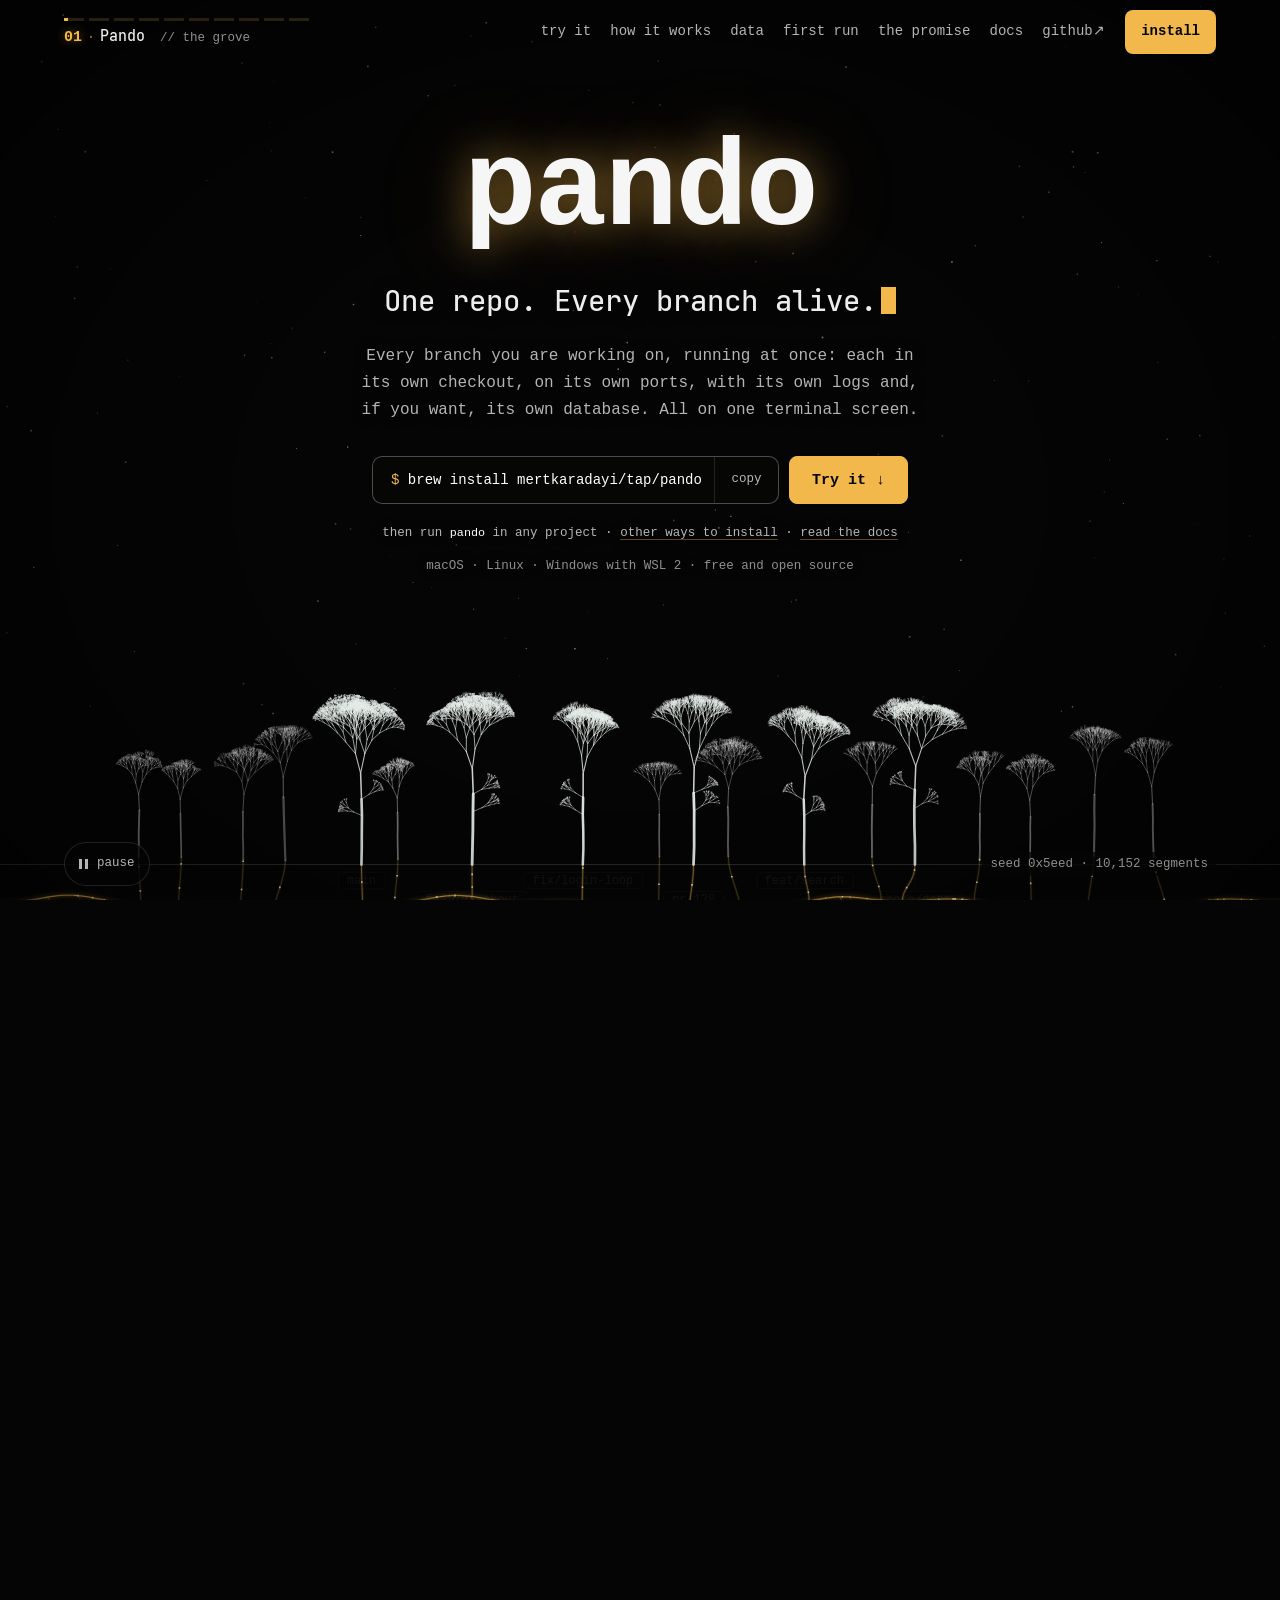
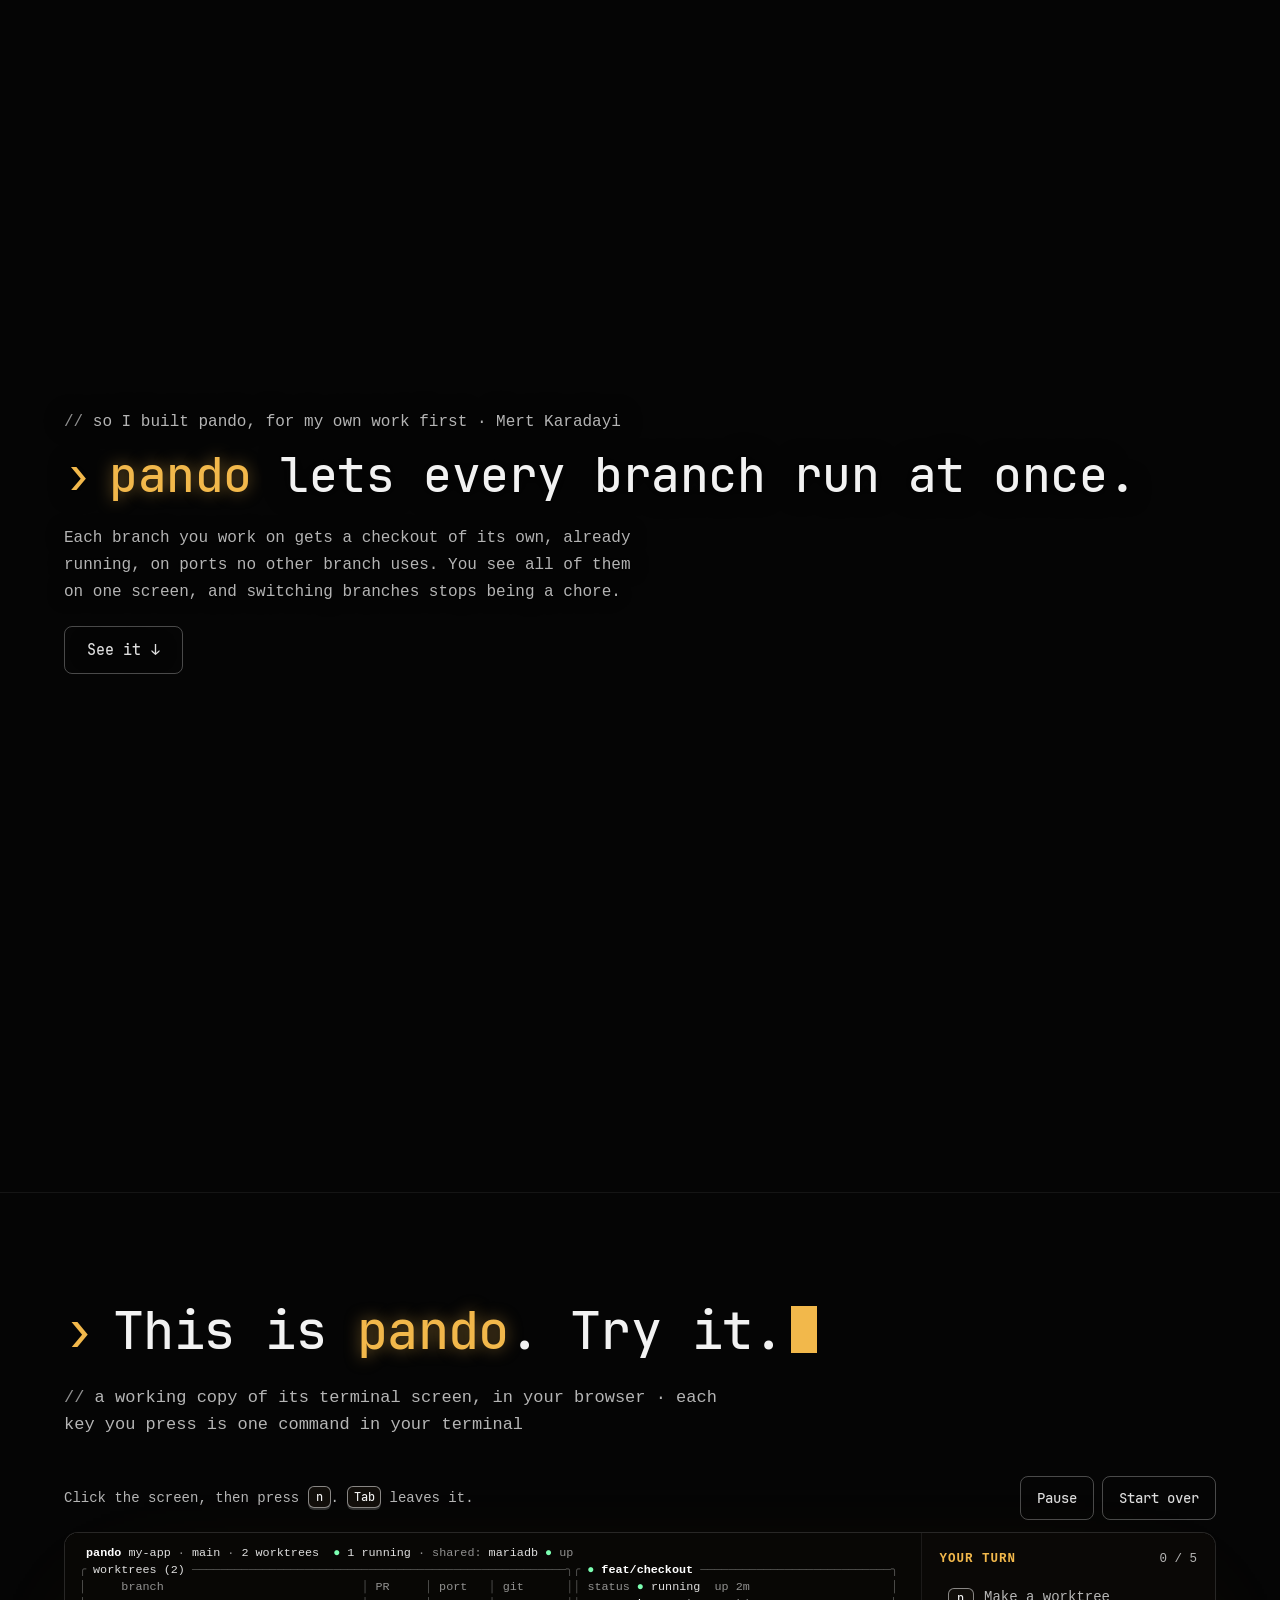
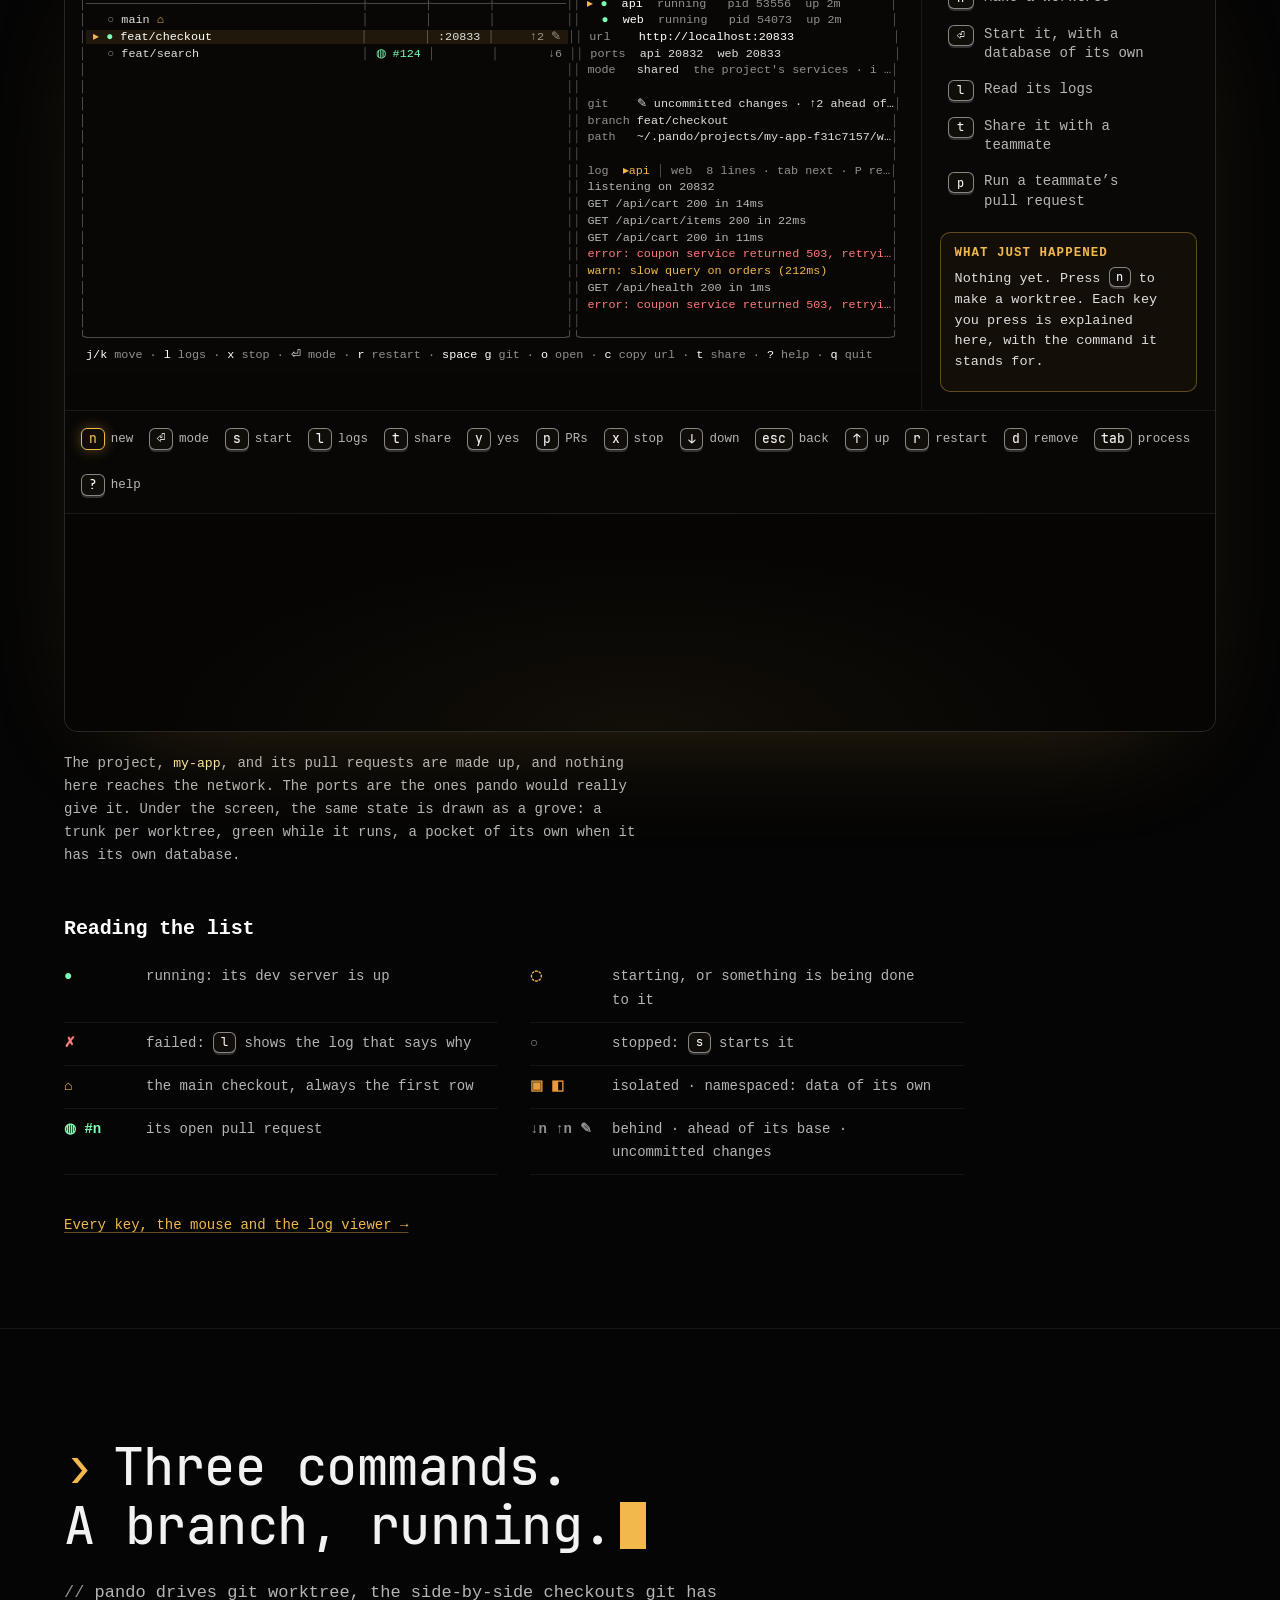
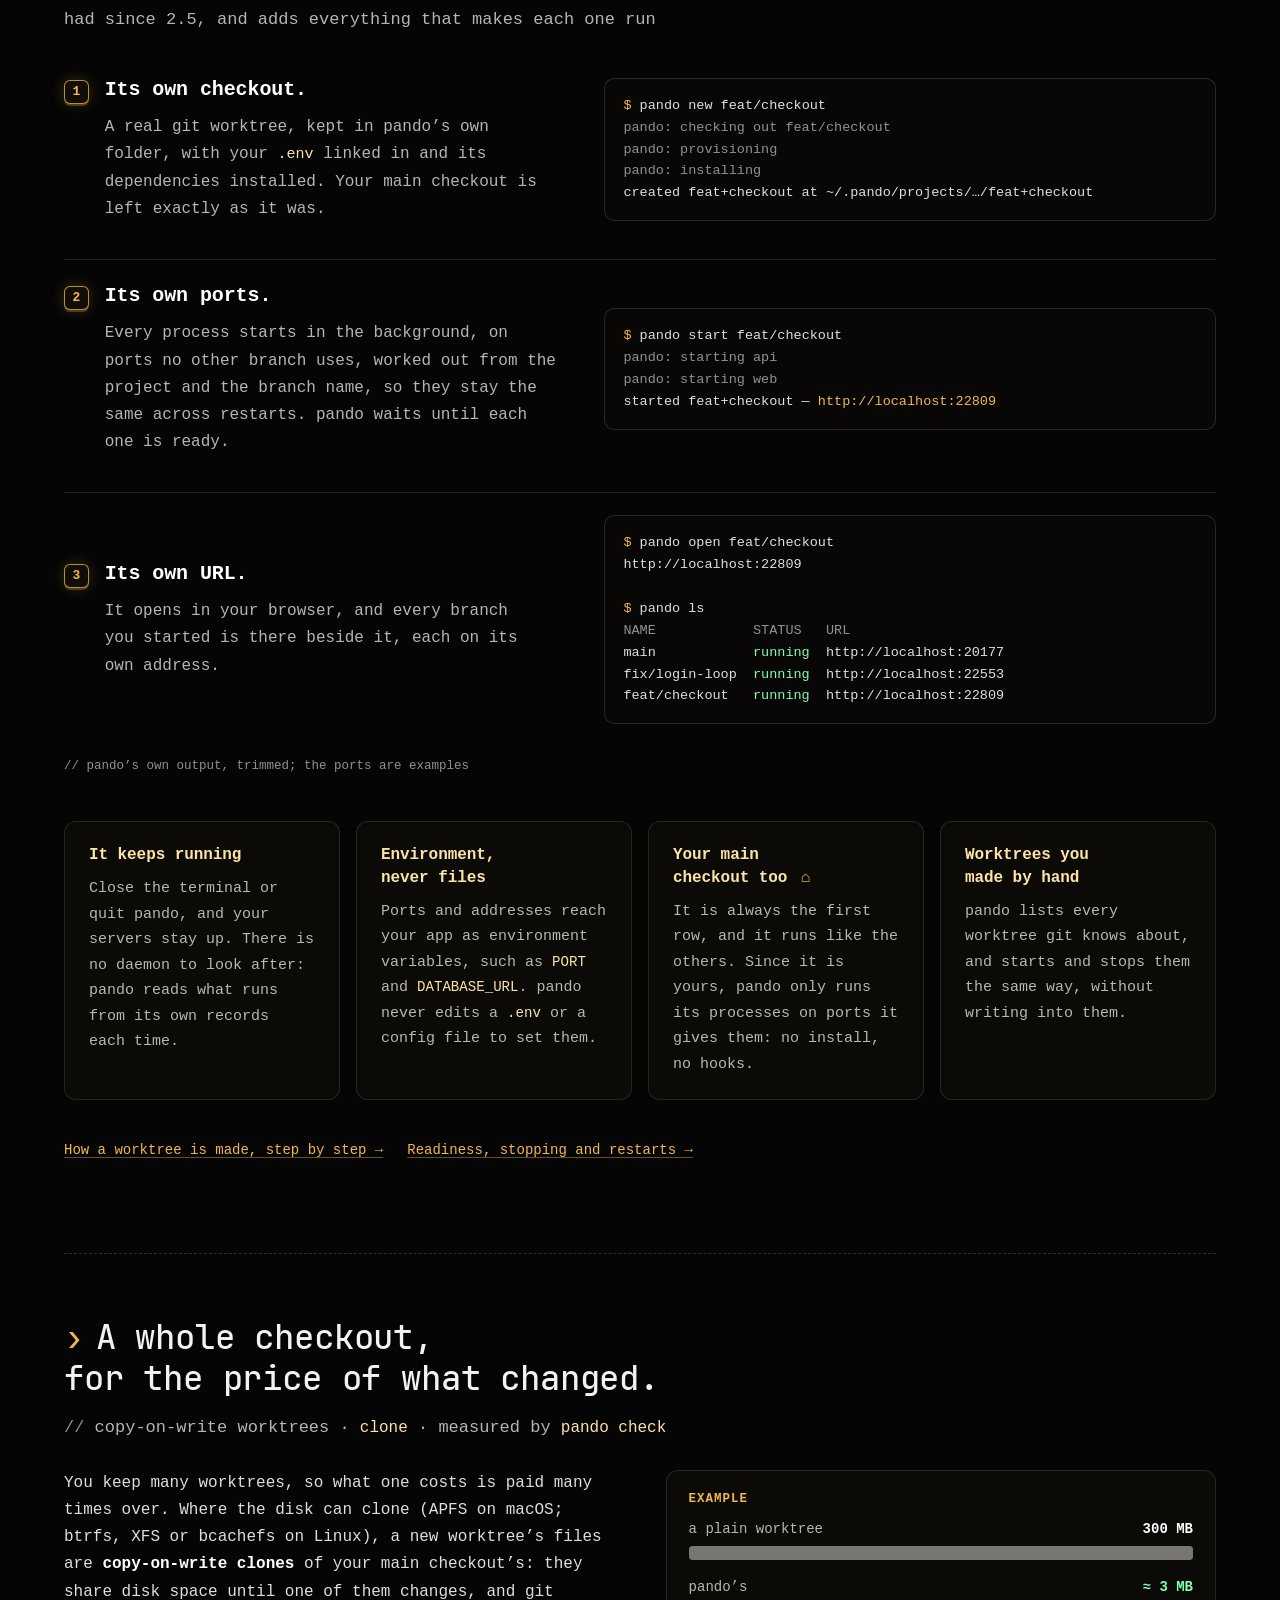
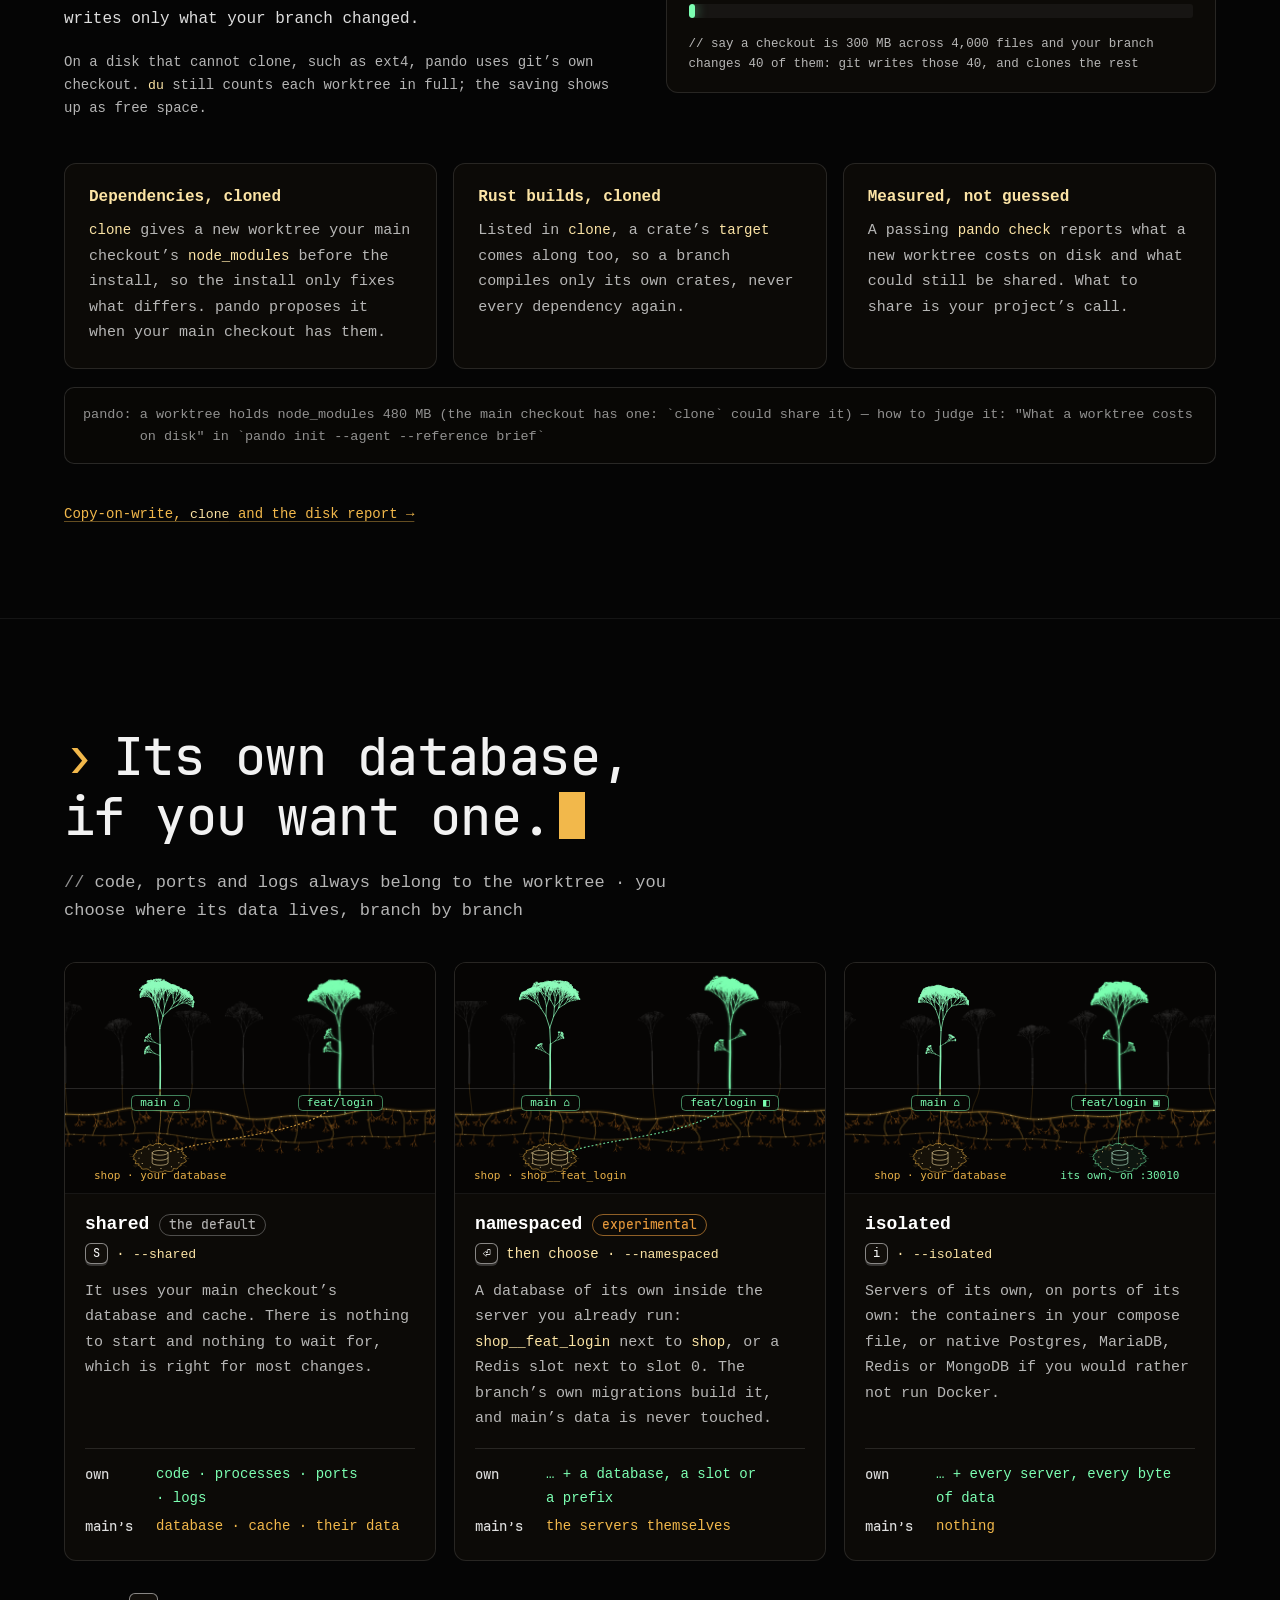
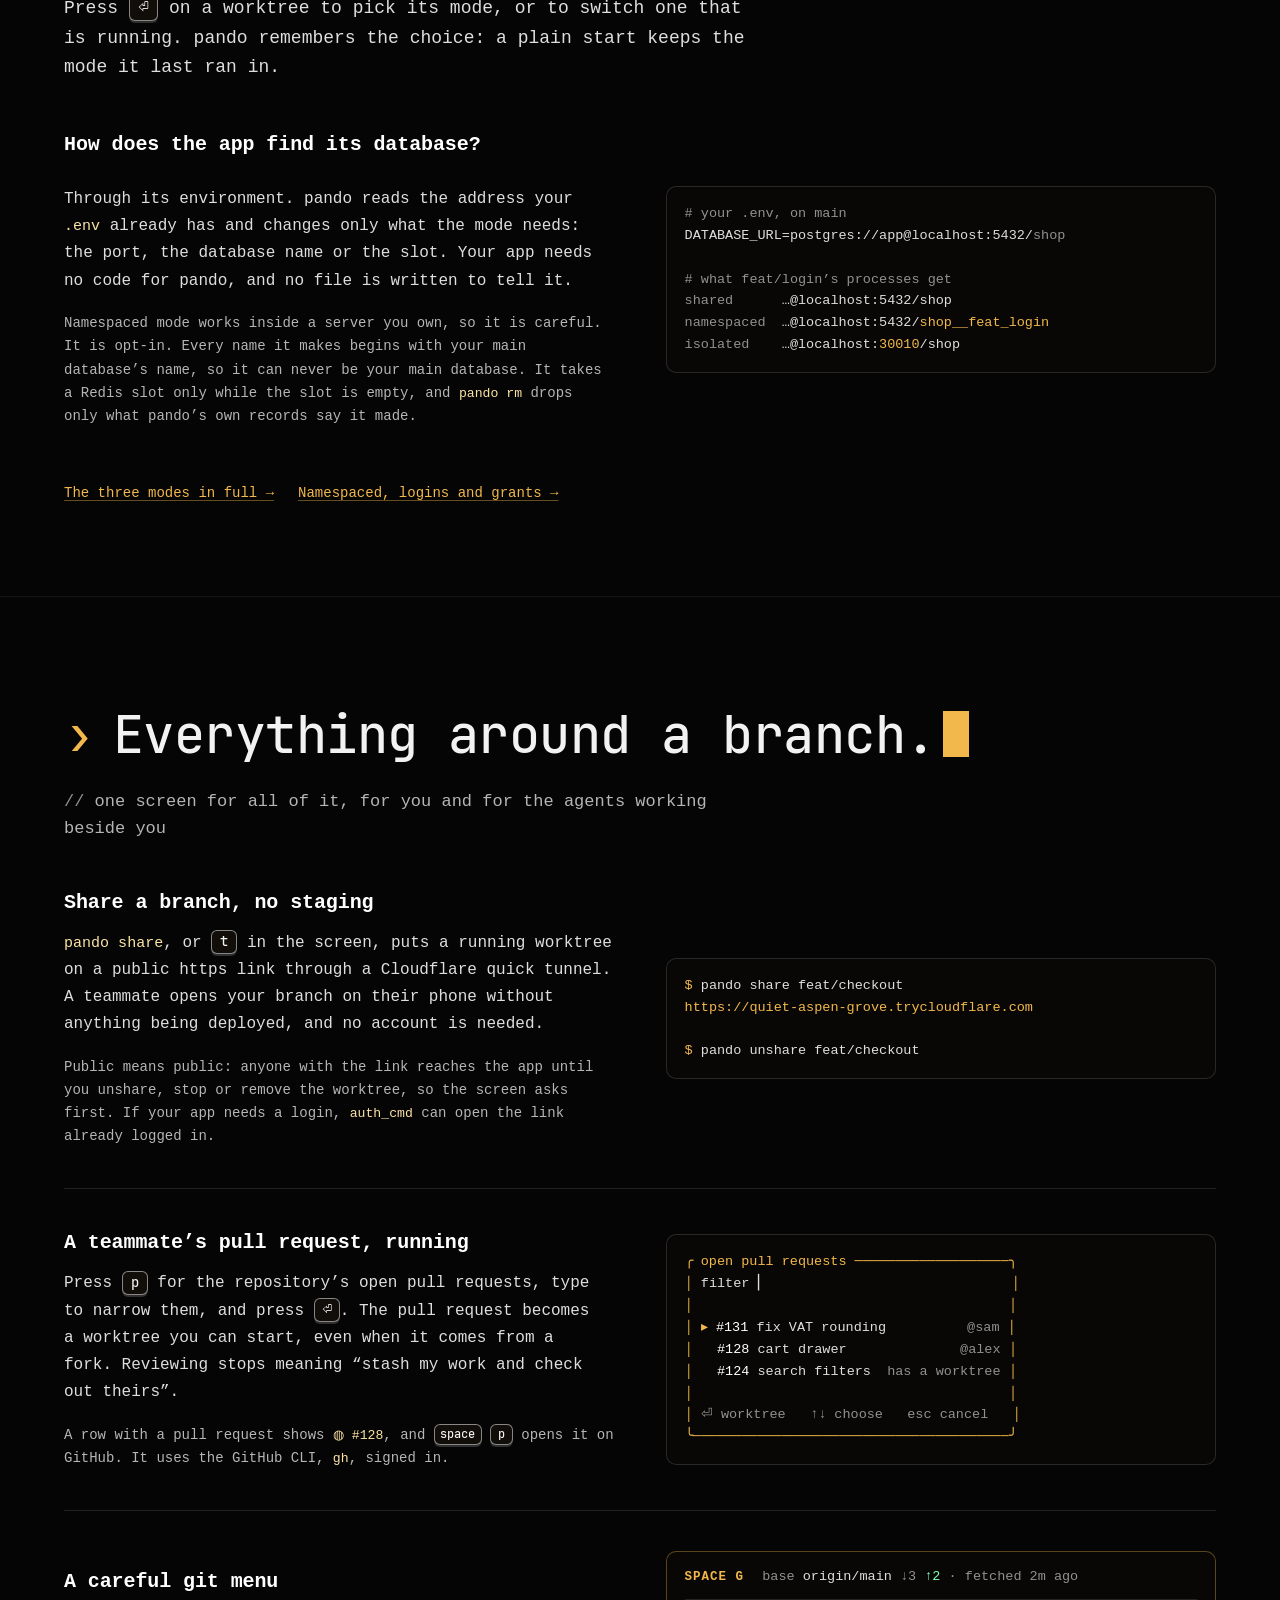
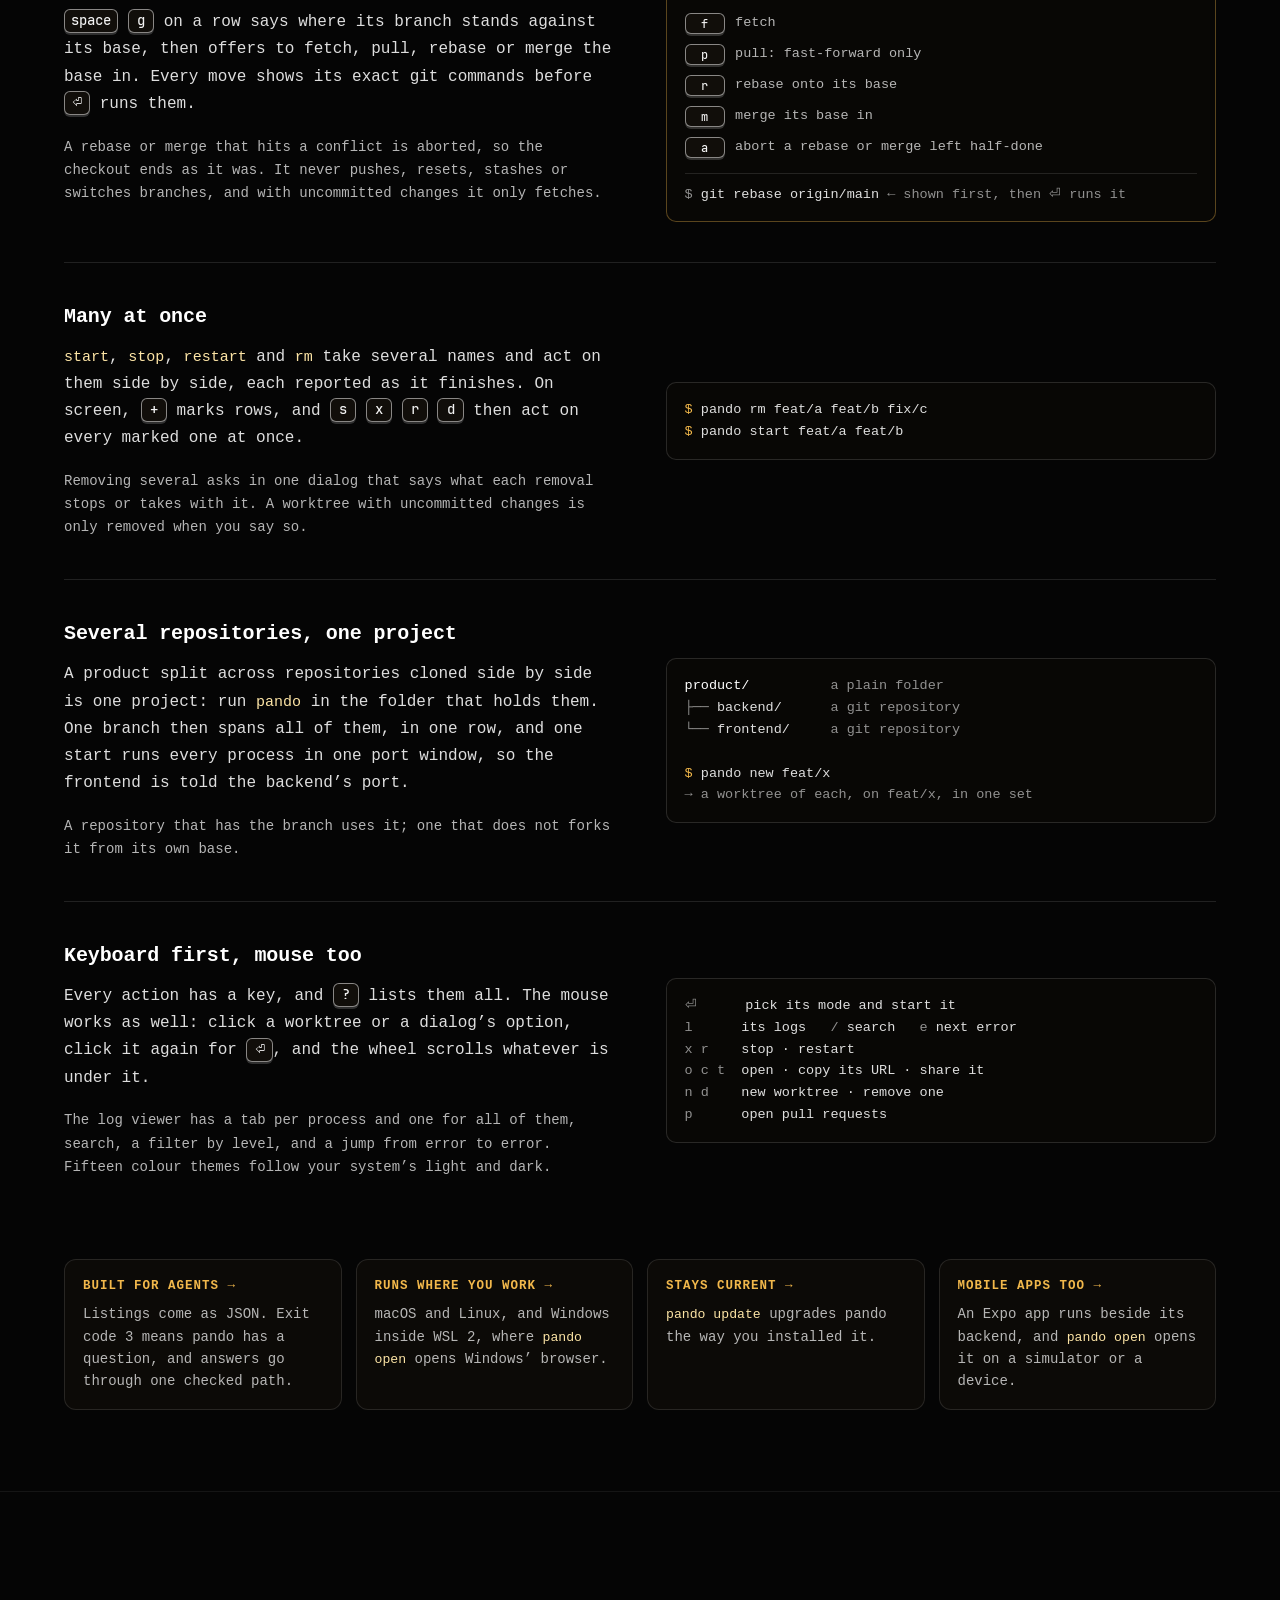
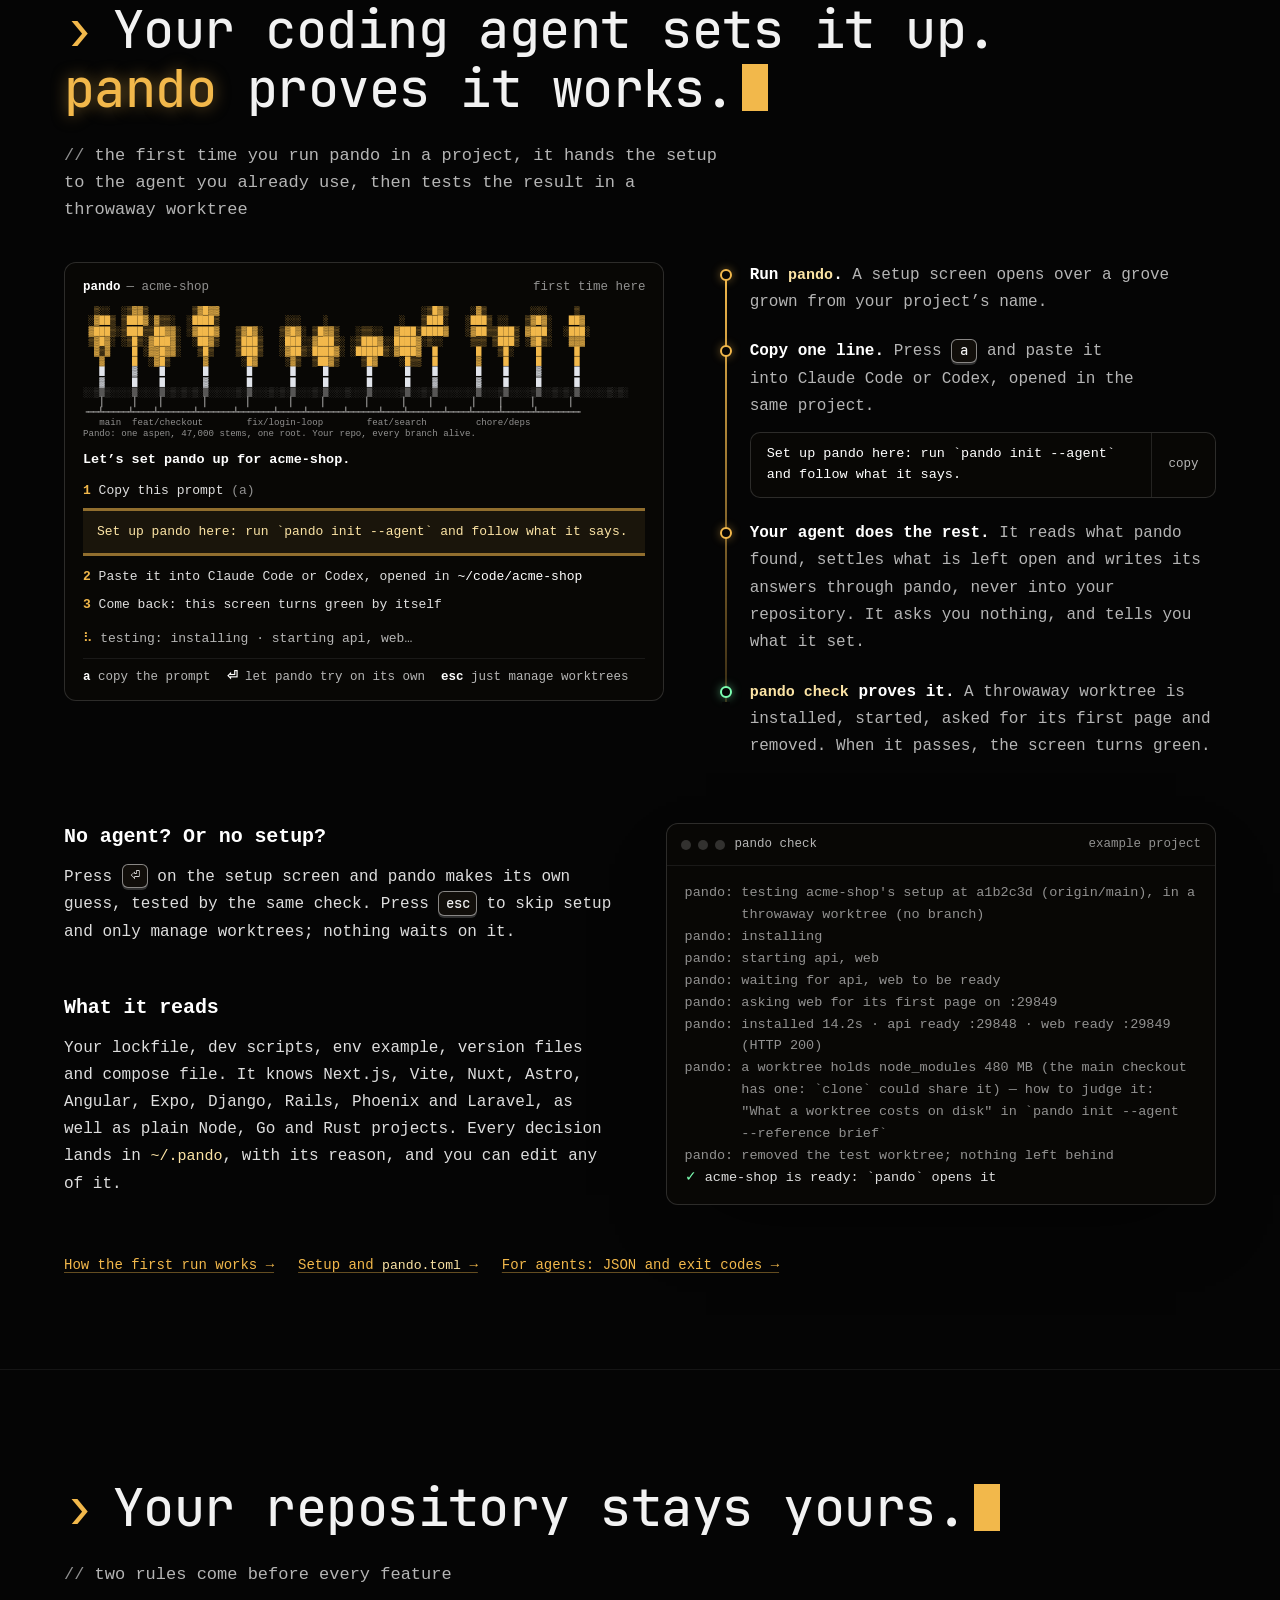
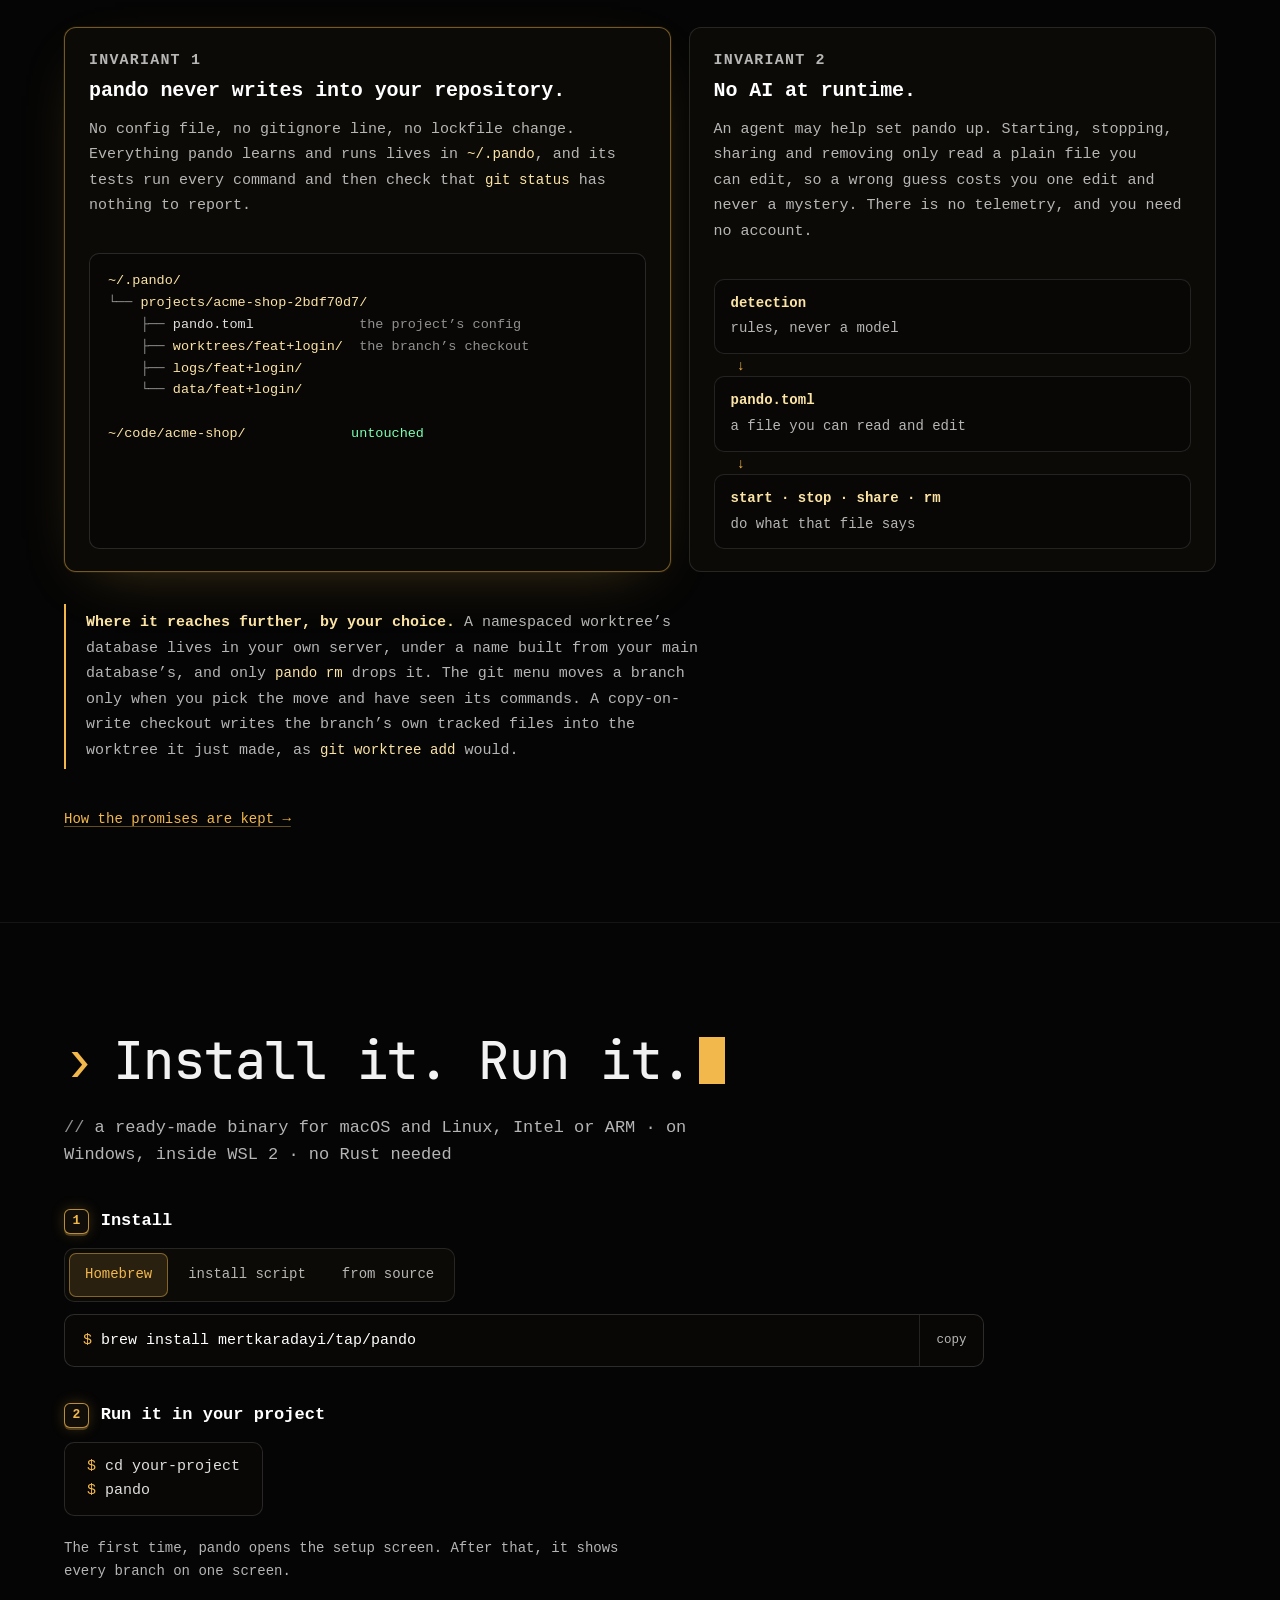
==== site/index.html @ 886f4bdc "style(site): even edges: the pull request frame squared, the promise cards end level, the first run'" ====
<!DOCTYPE html>
<html lang="en">
<head>
<meta charset="utf-8">
<meta name="viewport" content="width=device-width, initial-scale=1, viewport-fit=cover">
<title>pando, the worktree tool · One repo. Every branch alive.</title>
<meta name="description" content="pando runs every git branch you work on at once, each in its own worktree with its own ports, logs and, if you want, its own database. Free and open source.">
<meta name="theme-color" content="#050505">
<meta property="og:title" content="pando · One repo. Every branch alive.">
<meta property="og:description" content="Every branch you work on, running side by side: its own checkout, ports, logs and, if you want, database. All on one terminal screen.">
<meta property="og:type" content="website">
<meta property="og:url" content="https://mertkaradayi.github.io/pando/">
<meta property="og:image" content="https://mertkaradayi.github.io/pando/assets/og.png">
<meta property="og:image:width" content="1200">
<meta property="og:image:height" content="631">
<meta property="og:image:alt" content="pando: One repo. Every branch alive. A grove of green aspens over one glowing root.">
<meta name="twitter:card" content="summary_large_image">
<link rel="canonical" href="https://mertkaradayi.github.io/pando/">
<link rel="icon" href="assets/favicon.svg" type="image/svg+xml">
<link rel="apple-touch-icon" href="assets/apple-touch-icon.png">
<link rel="preload" href="assets/fonts/JetBrainsMono-Regular.woff2" as="font" type="font/woff2" crossorigin>
<link rel="preload" href="assets/fonts/JetBrainsMono-Bold.woff2" as="font" type="font/woff2" crossorigin>
<link rel="stylesheet" href="assets/site.css">
<script>
/* Old links into the reference, which now has a page of its own. */
(function () {
  var map = { '#reference': 'commands', '#ref-verbs': 'commands', '#ref-keys': 'tui', '#ref-logs': 'logs', '#ref-config': 'config', '#ref-machine': 'machine', '#ref-needs': 'needs', '#ref-faq': 'faq', '#status': 'status', '#contributing': 'contributing' };
  var go = function () { var to = map[location.hash]; if (to) location.replace('docs.html#' + to); };
  go();
  window.addEventListener('hashchange', go);
  document.documentElement.classList.add('js');
})();
</script>
</head>
<body>
<a class="skip" href="#try">Skip to the demo</a>

<header class="hud" id="hud">
  <a class="chap" href="#top" aria-label="pando, back to the top">
    <span class="chap-bar" aria-hidden="true"><i></i><i></i><i></i><i></i><i></i><i></i><i></i><i></i><i></i><i></i></span>
    <span class="chap-line" aria-hidden="true"><span class="chap-n">01</span><span class="chap-dot">·</span><span class="chap-name">Pando</span><span class="chap-beat">// the grove</span></span>
  </a>
  <nav class="nav" id="nav" aria-label="Site">
    <div class="nav-list" id="nav-list">
      <a href="#try">try it</a>
      <a href="#how">how it works</a>
      <a href="#data">data</a>
      <a href="#first-run">first run</a>
      <a href="#promise">the promise</a>
      <a href="docs.html">docs</a>
      <a class="nav-gh" href="https://github.com/mertkaradayi/pando">github <span aria-hidden="true">↗</span></a>
      <a class="nav-install" href="#install">install</a>
    </div>
    <a class="nav-cta" href="#install">install</a>
    <button class="nav-toggle" type="button" aria-expanded="false" aria-controls="nav-list">menu</button>
  </nav>
</header>

<main id="main">

<!-- ============ 01–03 · the story: a grove the first screens scroll over ============ -->
<section class="story" id="top" aria-label="One tree, many trunks">
  <div class="stage">
    <canvas aria-hidden="true"></canvas>
    <div class="callouts" aria-hidden="true">
      <div class="co err">✗ Error: listen EADDRINUSE:<br>&nbsp;&nbsp;address already in use :::3000</div>
      <div class="co port">:3000 ✗</div>
      <div class="co cmd stash"><span class="p">$</span> git stash</div>
      <div class="co cmd pop"><span class="p">$</span> git stash pop</div>
      <div class="co ask"><span class="who">teammate</span>can you push it to staging<br>so I can see?</div>
    </div>
    <div class="stage-foot">
      <button class="stage-pause" type="button" aria-pressed="false" title="Pause the grove's motion"><span class="ico" aria-hidden="true"></span><span class="lbl">pause</span></button>
      <span class="seed-hud" aria-hidden="true"></span>
    </div>
  </div>

  <div class="beats">
    <div class="beat beat-hero" data-chap="01" data-name="Pando" data-tag="the grove">
      <div class="hero">
        <h1 class="wordmark">pando</h1>
        <p class="tagline"><span class="nw">One repo.</span> <span class="nw">Every branch alive.</span><span class="cur" aria-hidden="true"></span></p>
        <p class="hero-what">Every branch you are working on, running at once: each in its own checkout, on its own ports, with its own logs and, if you want, its own database. All on one terminal screen.</p>
        <div class="hero-row">
          <div class="hero-cmd">
            <code><span class="p" aria-hidden="true">$ </span>brew install mertkaradayi/tap/pando</code>
            <button class="hero-copy" type="button" data-copy="brew install mertkaradayi/tap/pando" aria-label="Copy the install command">copy</button>
          </div>
          <a class="btn" href="#try">Try it <span aria-hidden="true">↓</span></a>
        </div>
        <p class="hero-note">then run <code>pando</code> in any project<span class="sep"> · </span><a href="#install">other ways to install</a><span class="sep"> · </span><a href="docs.html">read the docs</a></p>
        <p class="hero-fine"><span class="nw">macOS · Linux · Windows with WSL 2</span> · <span class="nw">free and open source</span></p>
      </div>
    </div>

    <div class="beat" data-chap="01" data-name="Pando" data-tag="one tree">
      <div class="beat-text">
        <p class="kicker">Fishlake National <span class="nw">Forest, Utah</span></p>
        <h2 class="headline"><span class="chev" aria-hidden="true">›</span><span class="txt">It looks like a forest.<br>It is one tree.</span></h2>
        <p>Pando is a grove of quaking aspen. Its roughly <b>47,000 trunks</b> all grow from <b>one root system</b>, which makes it a single living thing, and the heaviest known on Earth. Its name is Latin for “I spread”.</p>
      </div>
    </div>

    <div class="beat" data-chap="02" data-name="The map" data-tag="root → repository">
      <div class="beat-text">
        <p class="kicker"><span class="nw">trunk → branch</span> · <span class="nw">root → repository</span></p>
        <h2 class="headline"><span class="chev" aria-hidden="true">›</span><span class="txt">Your repository grows the same way.</span></h2>
        <p>Git can check out many branches side by side, each in a folder of its own, all sharing one history. Git calls these checkouts <b>worktrees</b>. Your repository is the root; every branch can be a trunk.</p>
      </div>
    </div>

    <div class="beat" data-chap="03" data-name="Why" data-tag="branches take turns">
      <div class="beat-text">
        <p class="kicker"><span class="nw">one checkout</span> · <span class="nw">one port 3000</span> · <span class="nw">one branch at a time</span></p>
        <h2 class="headline"><span class="chev" aria-hidden="true">›</span><span class="txt">But in one checkout,<br>branches take turns.</span></h2>
        <p>To look at another branch you stash, switch, reinstall and restart, and the port is still taken. Its migrations land in the database you were using. To show a teammate, it goes to staging first. Then you do it all again to come back.</p>
      </div>
    </div>

    <div class="beat" data-chap="03" data-name="Why" data-tag="every branch alive">
      <div class="beat-text">
        <p class="kicker">so I built pando, <span class="nw">for my own work first</span> · <span class="nw">Mert Karadayi</span></p>
        <h2 class="headline"><span class="chev" aria-hidden="true">›</span><span class="txt"><span class="hi">pando</span> lets every branch run at once.</span></h2>
        <p>Each branch you work on gets a checkout of its own, already running, on ports no other branch uses. You see all of them on one screen, and switching branches stops being a chore.</p>
        <p class="beat-cta"><a class="btn ghost" href="#try">See it <span aria-hidden="true">↓</span></a></p>
      </div>
    </div>
  </div>
</section>

<!-- ============ 04 · try it ============ -->
<section class="chapter try" id="try" data-chapter="04" data-name="Try it" data-beat0="your turn">
  <div class="wrap">
    <h2 class="headline" data-type><span class="chev" aria-hidden="true">›</span><span class="txt"><span class="nw">This is <span class="hi">pando</span>.</span> Try it.</span><span class="cur" aria-hidden="true"></span></h2>
    <p class="sub">a working copy of its terminal screen, in your browser · each key you press is one command in your terminal</p>
  </div>

  <div class="try-stage">
    <div class="demo-ctl">
      <p class="hint"><span class="hint-key">Click the screen, then press <kbd>n</kbd>. <kbd>Tab</kbd> leaves it.</span><span class="hint-touch">Tap the keys under the screen, starting with <kbd>n</kbd>.</span></p>
      <div class="btns"><button class="btn ghost sm pp" type="button">Pause</button><button class="btn ghost sm rst" type="button">Start over</button></div>
    </div>
    <div class="demo" id="demo">
      <div class="tui-wrap">
        <div class="tui" tabindex="0" role="application" aria-roledescription="terminal replica" aria-label="A replica of the pando screen. Press n for a new worktree, enter to choose a mode and start it, l for logs, t to share, p for pull requests, question mark for every key. Escape closes a dialog; with none open, Escape or q hands the keyboard back, and Tab leaves." aria-describedby="demo-live"> pando my-app · main · 2 worktrees  <span class="gr">●</span> 1 running · shared: mariadb <span class="gr">●</span> up
<span class="bd">╭</span> worktrees (2) <span class="bd">────────────────────────────────────────────╮╭</span> <span class="gr">●</span> feat/checkout <span class="bd">─────────────────────╮</span>
<span class="bd">│</span>     branch                   <span class="bd">│</span> PR     <span class="bd">│</span> port   <span class="bd">│</span> git      <span class="bd">││</span> status <span class="gr">●</span> running  up 2m              <span class="bd">│</span>
<span class="bd">│──────────────────────────────┼────────┼────────┼──────────││</span> <span class="g">▸</span> <span class="gr">●</span>  api  running   pid 53556  up 2m <span class="bd">│</span>
<span class="bd">│</span>   ○ main <span class="g">⌂</span>                   <span class="bd">│        │        │          ││</span>   <span class="gr">●</span>  web  running   pid 54073  up 2m <span class="bd">│</span>
<span class="bd">│</span> <span class="g">▸</span> <span class="gr">●</span> feat/checkout            <span class="bd">│        │</span> :20833 <span class="bd">│</span>     ↑2 ✎ <span class="bd">││</span> url    http://localhost:20833        <span class="bd">│</span>
<span class="bd">│</span>   ○ feat/search              <span class="bd">│</span> ◍ #124 <span class="bd">│        │</span>       ↓6 <span class="bd">││</span> ports  api 20832  web 20833          <span class="bd">│</span>
<span class="bd">│                                                           ││</span> mode   shared  the project's service…<span class="bd">│</span>
<span class="bd">│                                                           ││                                      │</span>
<span class="bd">│                                                           ││</span> git    ✎ uncommitted changes · ↑2 ah…<span class="bd">│</span>
<span class="bd">│                                                           ││</span> branch feat/checkout                 <span class="bd">│</span>
<span class="bd">│                                                           ││</span> path   ~/.pando/projects/my-app-f31c…<span class="bd">│</span>
<span class="bd">│                                                           ││                                      │</span>
<span class="bd">│                                                           ││</span> log  <span class="g">▸</span>api <span class="bd">│</span> web  8 lines · tab next …<span class="bd">│</span>
<span class="bd">│                                                           ││</span> listening on 20832                   <span class="bd">│</span>
<span class="bd">│                                                           ││</span> GET /api/cart 200 in 14ms            <span class="bd">│</span>
<span class="bd">│                                                           ││</span> GET /api/cart/items 200 in 22ms      <span class="bd">│</span>
<span class="bd">│                                                           ││</span> GET /api/cart 200 in 11ms            <span class="bd">│</span>
<span class="bd">│                                                           ││</span> error: coupon service returned 503, …<span class="bd">│</span>
<span class="bd">│                                                           ││</span> warn: slow query on orders (212ms)   <span class="bd">│</span>
<span class="bd">│                                                           ││</span> GET /api/health 200 in 1ms           <span class="bd">│</span>
<span class="bd">│                                                           ││</span> warn: slow query on orders (212ms)   <span class="bd">│</span>
<span class="bd">│                                                           ││                                      │</span>
<span class="bd">│                                                           ││                                      │</span>
<span class="bd">╰───────────────────────────────────────────────────────────╯╰──────────────────────────────────────╯</span>
<span class="d"> j/k move · l logs · x stop · ⏎ mode · r restart · space g git · o open · ? help · q quit</span></div>
      </div>
      <div class="keys" role="toolbar" aria-label="Keys for the replica"></div>
      <aside class="missions" aria-label="Things to try">
        <details open><summary><span class="lbl">your turn</span><span class="m-count">0 / 5</span></summary>
          <div class="m-body">
            <ol class="m-list">
              <li><span class="kbd">n</span><span class="m-t">Make a worktree</span><span class="m-st"></span></li>
              <li><span class="kbd">⏎</span><span class="m-t">Start it, with a database of its own</span><span class="m-st"></span></li>
              <li><span class="kbd">l</span><span class="m-t">Read its logs</span><span class="m-st"></span></li>
              <li><span class="kbd">t</span><span class="m-t">Share it with a teammate</span><span class="m-st"></span></li>
              <li><span class="kbd">p</span><span class="m-t">Run a teammate’s pull request</span><span class="m-st"></span></li>
            </ol>
            <div class="m-what"><p class="lbl">what just happened</p><p class="m-what-b">Nothing yet. Press <kbd>n</kbd> to make a worktree. Each key you press is explained here, with the command it stands for.</p><code class="m-what-c"></code></div>
          </div>
        </details>
        <script>if (matchMedia('(max-width: 734px)').matches) document.currentScript.previousElementSibling.open = false;</script>
      </aside>
      <div class="demo-grove">
        <canvas aria-hidden="true"></canvas>
        <div class="chat" aria-hidden="true">
          <header><i></i><i></i><i></i><span>chat · a teammate</span></header>
          <div class="msg you"><div class="who">you</div><div class="url">https://quiet-aspen-grove.trycloudflare.com</div></div>
          <div class="msg reply"><div class="who">teammate</div><div class="body">typing…</div></div>
        </div>
      </div>
      <p class="sr-only" id="demo-live" aria-live="polite"></p>
    </div>
    <noscript><p class="no-js">The replica needs JavaScript. <a href="docs.html#tui">Every key it knows is in the docs.</a></p></noscript>
  </div>

  <div class="wrap">
    <p class="note-line">The project, <code>my-app</code>, and its pull requests are made up, and nothing here reaches the network. The ports are the ones pando would really give it. Under the screen, the same state is drawn as a grove: a trunk per worktree, green while it runs, a pocket of its own when it has its own database.</p>
    <h3 data-beat="the list">Reading the list</h3>
    <div class="legend">
      <div><span class="gl gr">●</span><span>running: its dev server is up</span></div>
      <div><span class="gl g">◌</span><span>starting, or something is being done to it</span></div>
      <div><span class="gl rd">✗</span><span>failed: <kbd>l</kbd> shows the log that says why</span></div>
      <div><span class="gl d">○</span><span>stopped: <kbd>s</kbd> starts it</span></div>
      <div><span class="gl g">⌂</span><span>the main checkout, always the first row</span></div>
      <div><span class="gl or">▣ ◧</span><span>isolated · namespaced: data of its own</span></div>
      <div><span class="gl gr">◍ #n</span><span>its open pull request</span></div>
      <div><span class="gl d">↓n ↑n ✎</span><span>behind · ahead of its base · uncommitted changes</span></div>
    </div>
    <p class="more"><a href="docs.html#tui">Every key, the mouse and the log viewer →</a></p>
  </div>
</section>

<!-- ============ 05 · how it works ============ -->
<section class="chapter" id="how" data-chapter="05" data-name="How it works" data-beat0="three commands">
  <div class="wrap">
    <h2 class="headline" data-type><span class="chev" aria-hidden="true">›</span><span class="txt">Three commands.<br>A branch, running.</span><span class="cur" aria-hidden="true"></span></h2>
    <p class="sub">pando drives git worktree, the side-by-side checkouts git has had since 2.5, and adds everything that makes each one run</p>

    <ol class="steps">
      <li class="step">
        <div class="step-t">
          <span class="hs-n" aria-hidden="true">1</span>
          <h3>Its own checkout.</h3>
          <p>A real git worktree, kept in pando’s own folder, with your <code>.env</code> linked in and its dependencies installed. Your main checkout is left exactly as it was.</p>
        </div>
<pre class="code hang"><span class="l"><span class="p">$</span> pando new feat/checkout</span><span class="l d">pando: checking out feat/checkout</span><span class="l d">pando: provisioning</span><span class="l d">pando: installing</span><span class="l">created feat+checkout at ~/.pando/projects/…/feat+checkout</span></pre>
      </li>
      <li class="step">
        <div class="step-t">
          <span class="hs-n" aria-hidden="true">2</span>
          <h3>Its own ports.</h3>
          <p>Every process starts in the background, on ports no other branch uses, worked out from the project and the branch name, so they stay the same across restarts. pando waits until each one is ready.</p>
        </div>
<pre class="code hang"><span class="l"><span class="p">$</span> pando start feat/checkout</span><span class="l d">pando: starting api</span><span class="l d">pando: starting web</span><span class="l">started feat+checkout — <span class="g">http://localhost:22809</span></span></pre>
      </li>
      <li class="step">
        <div class="step-t">
          <span class="hs-n" aria-hidden="true">3</span>
          <h3>Its own URL.</h3>
          <p>It opens in your browser, and every branch you started is there beside it, each on its own address.</p>
        </div>
<pre class="code fit"><span class="p">$</span> pando open feat/checkout
http://localhost:22809

<span class="p">$</span> pando ls
<span class="d">NAME            STATUS   URL</span>
main            <span class="gr">running</span>  http://localhost:20177
fix/login-loop  <span class="gr">running</span>  http://localhost:22553
feat/checkout   <span class="gr">running</span>  http://localhost:22809</pre>
      </li>
    </ol>
    <p class="cap">// pando’s own output, trimmed; the ports are examples</p>

    <div class="cards4">
      <div class="panel">
        <h3 class="panel-title">It keeps running</h3>
        <p>Close the terminal or quit pando, and your servers stay up. There is no daemon to look after: pando reads what runs from its own records each time.</p>
      </div>
      <div class="panel">
        <h3 class="panel-title">Environment, never files</h3>
        <p>Ports and addresses reach your app as environment variables, such as <code>PORT</code> and <code>DATABASE_URL</code>. pando never edits a <code>.env</code> or a config file to set them.</p>
      </div>
      <div class="panel">
        <h3 class="panel-title">Your main checkout too <span class="gl g">⌂</span></h3>
        <p>It is always the first row, and it runs like the others. Since it is yours, pando only runs its processes on ports it gives them: no install, no hooks.</p>
      </div>
      <div class="panel">
        <h3 class="panel-title">Worktrees you made by hand</h3>
        <p>pando lists every worktree git knows about, and starts and stops them the same way, without writing into them.</p>
      </div>
    </div>
    <p class="more"><a href="docs.html#worktrees">How a worktree is made, step by step →</a> <a href="docs.html#running">Readiness, stopping and restarts →</a></p>

    <div class="sub-chapter" id="disk">
      <h3 class="h-sub" data-beat="light on disk"><span class="chev" aria-hidden="true">›</span>A whole checkout, <span class="nw">for the price</span> of what changed.</h3>
      <p class="sub">copy-on-write worktrees · <code>clone</code> · measured by <code>pando check</code></p>
      <div class="split">
        <div>
          <p>You keep many worktrees, so what one costs is paid many times over. Where the disk can clone (APFS on macOS; btrfs, XFS or bcachefs on Linux), a new worktree’s files are <b>copy-on-write clones</b> of your main checkout’s: they share disk space until one of them changes, and git writes only what your branch changed.</p>
          <p class="d">On a disk that cannot clone, such as ext4, pando uses git’s own checkout. <code>du</code> still counts each worktree in full; the saving shows up as free space.</p>
        </div>
        <figure class="bars" aria-label="Example: a plain worktree writes 300 MB, pando's writes about 3 MB">
          <p class="lbl">example</p>
          <div class="bar"><span class="bl">a plain worktree</span><span class="bv">300 MB</span><span class="bt"><i style="--w:100%"></i></span></div>
          <div class="bar us"><span class="bl">pando’s</span><span class="bv">≈ 3 MB</span><span class="bt"><i style="--w:1.2%"></i></span></div>
          <figcaption>// say a checkout is 300 MB across 4,000 files and your branch changes 40 of them: git writes those 40, and clones the rest</figcaption>
        </figure>
      </div>
      <div class="cards3">
        <div class="panel">
          <h4 class="panel-title">Dependencies, cloned</h4>
          <p><code>clone</code> gives a new worktree your main checkout’s <code>node_modules</code> before the install, so the install only fixes what differs. pando proposes it when your main checkout has them.</p>
        </div>
        <div class="panel">
          <h4 class="panel-title">Rust builds, cloned</h4>
          <p>Listed in <code>clone</code>, a crate’s <code>target</code> comes along too, so a branch compiles only its own crates, never every dependency again.</p>
        </div>
        <div class="panel">
          <h4 class="panel-title">Measured, not guessed</h4>
          <p>A passing <code>pando check</code> reports what a new worktree costs on disk and what could still be shared. What to share is your project’s call.</p>
        </div>
      </div>
<pre class="code hang h7"><span class="l d">pando: a worktree holds node_modules 480 MB (the main checkout has one: `clone` could share it) — how to judge it: "What a worktree costs on disk" in `pando init <span class="nw">--agent</span> <span class="nw">--reference</span> brief`</span></pre>
      <p class="more"><a href="docs.html#disk">Copy-on-write, <code>clone</code> and the disk report →</a></p>
    </div>
  </div>
</section>

<!-- ============ 06 · data ============ -->
<section class="chapter" id="data" data-chapter="06" data-name="Data" data-beat0="three modes">
  <div class="wrap">
    <h2 class="headline" data-type><span class="chev" aria-hidden="true">›</span><span class="txt">Its own database, if you want one.</span><span class="cur" aria-hidden="true"></span></h2>
    <p class="sub">code, ports and logs always belong to the worktree · you choose where its data lives, branch by branch</p>

    <div class="modes">
      <article class="mode">
        <div class="mode-art"><canvas data-mode="shared" aria-hidden="true"></canvas></div>
        <div class="body">
          <h3 class="name">shared <span class="tag">the default</span></h3>
          <p class="how"><kbd>S</kbd> · <code>--shared</code></p>
          <p>It uses your main checkout’s database and cache. There is nothing to start and nothing to wait for, which is right for most changes.</p>
          <ul class="facts">
            <li><b>own</b> <span class="own">code · processes · ports · logs</span></li>
            <li><b>main’s</b> <span class="shr">database · cache · their data</span></li>
          </ul>
        </div>
      </article>
      <article class="mode">
        <div class="mode-art"><canvas data-mode="namespaced" aria-hidden="true"></canvas></div>
        <div class="body">
          <h3 class="name">namespaced <span class="tag exp">experimental</span></h3>
          <p class="how"><kbd>⏎</kbd> then choose · <code>--namespaced</code></p>
          <p>A database of its own inside the server you already run: <code>shop__feat_login</code> next to <code>shop</code>, or a Redis slot next to slot 0. The branch’s own migrations build it, and main’s data is never touched.</p>
          <ul class="facts">
            <li><b>own</b> <span class="own">… + a database, a slot or a prefix</span></li>
            <li><b>main’s</b> <span class="shr">the servers themselves</span></li>
          </ul>
        </div>
      </article>
      <article class="mode">
        <div class="mode-art"><canvas data-mode="isolated" aria-hidden="true"></canvas></div>
        <div class="body">
          <h3 class="name">isolated</h3>
          <p class="how"><kbd>i</kbd> · <code>--isolated</code></p>
          <p>Servers of its own, on ports of its own: the containers in your compose file, or native Postgres, MariaDB, Redis or MongoDB if you would rather not run Docker.</p>
          <ul class="facts">
            <li><b>own</b> <span class="own">… + every server, every byte of data</span></li>
            <li><b>main’s</b> <span class="shr">nothing</span></li>
          </ul>
        </div>
      </article>
    </div>
    <p class="lede">Press <kbd>⏎</kbd> on a worktree to pick its mode, or to switch one that is running. pando remembers the choice: a plain start keeps the mode it last ran in.</p>

    <h3 data-beat="how the app finds it">How does the app find its database?</h3>
    <div class="split">
      <div>
        <p>Through its environment. pando reads the address your <code>.env</code> already has and changes only what the mode needs: the port, the database name or the slot. Your app needs no code for pando, and no file is written to tell it.</p>
        <p class="d">Namespaced mode works inside a server you own, so it is careful. It is opt-in. Every name it makes begins with your main database’s name, so it can never be your main database. It takes a Redis slot only while the slot is empty, and <code>pando rm</code> drops only what pando’s own records say it made.</p>
      </div>
<pre class="code fit"><span class="c"># your .env, on main</span>
DATABASE_URL=postgres://app@localhost:5432/<span class="d">shop</span>

<span class="c"># what feat/login’s processes get</span>
<span class="d">shared     </span> …@localhost:5432/shop
<span class="d">namespaced </span> …@localhost:5432/<span class="g">shop__feat_login</span>
<span class="d">isolated   </span> …@localhost:<span class="g">30010</span>/shop</pre>
    </div>
    <p class="more"><a href="docs.html#data">The three modes in full →</a> <a href="docs.html#namespaced">Namespaced, logins and grants →</a></p>
  </div>
</section>

<!-- ============ 07 · around a branch ============ -->
<section class="chapter" id="more" data-chapter="07" data-name="Around a branch" data-beat0="share">
  <div class="wrap">
    <h2 class="headline" data-type><span class="chev" aria-hidden="true">›</span><span class="txt">Everything around a branch.</span><span class="cur" aria-hidden="true"></span></h2>
    <p class="sub">one screen for all of it, for you and for the agents working beside you</p>

    <div class="feature" id="share">
      <div class="f-text">
        <h3 data-beat="share">Share a branch, no staging</h3>
        <p><code>pando share</code>, or <kbd>t</kbd> in the screen, puts a running worktree on a public https link through a Cloudflare quick tunnel. A teammate opens your branch on their phone without anything being deployed, and no account is needed.</p>
        <p class="d">Public means public: anyone with the link reaches the app until you unshare, stop or remove the worktree, so the screen asks first. If your app needs a login, <code>auth_cmd</code> can open the link already logged in.</p>
      </div>
<pre class="code fit"><span class="p">$</span> pando share feat/checkout
<span class="g">https://quiet-aspen-grove.trycloudflare.com</span>

<span class="p">$</span> pando unshare feat/checkout</pre>
    </div>

    <div class="feature" id="prs">
      <div class="f-text">
        <h3 data-beat="pull requests">A teammate’s pull request, running</h3>
        <p>Press <kbd>p</kbd> for the repository’s open pull requests, type to narrow them, and press <kbd>⏎</kbd>. The pull request becomes a worktree you can start, even when it comes from a fork. Reviewing stops meaning “stash my work and check out theirs”.</p>
        <p class="d">A row with a pull request shows <code>◍ #128</code>, and <kbd>space</kbd> <kbd>p</kbd> opens it on GitHub. It uses the GitHub CLI, <code>gh</code>, signed in.</p>
      </div>
<pre class="code tuiframe fit"><span class="g">╭ open pull requests ───────────────────╮</span>
<span class="g">│</span> filter ▏                              <span class="g">│</span>
<span class="g">│</span>                                       <span class="g">│</span>
<span class="g">│</span> <span class="g">▸</span> <span class="w">#131</span> fix VAT rounding          <span class="d">@sam</span> <span class="g">│</span>
<span class="g">│</span>   <span class="w">#128</span> cart drawer              <span class="d">@alex</span> <span class="g">│</span>
<span class="g">│</span>   <span class="w">#124</span> search filters  <span class="d">has a worktree</span> <span class="g">│</span>
<span class="g">│</span>                                       <span class="g">│</span>
<span class="g">│</span> <span class="d">⏎ worktree   ↑↓ choose   esc cancel</span>   <span class="g">│</span>
<span class="g">╰───────────────────────────────────────╯</span></pre>
    </div>

    <div class="feature" id="git-menu">
      <div class="f-text">
        <h3 data-beat="git menu">A careful git menu</h3>
        <p><kbd>space</kbd> <kbd>g</kbd> on a row says where its branch stands against its base, then offers to fetch, pull, rebase or merge the base in. Every move shows its exact git commands before <kbd>⏎</kbd> runs them.</p>
        <p class="d">A rebase or merge that hits a conflict is aborted, so the checkout ends as it was. It never pushes, resets, stashes or switches branches, and with uncommitted changes it only fetches.</p>
      </div>
      <div class="kv-box" role="group" aria-label="The moves the git menu offers">
        <p class="kv-h"><span class="lbl">space g</span> <span class="d">base</span> origin/main <span class="d">↓3</span> <span class="gr">↑2</span> <span class="d">· fetched 2m ago</span></p>
        <div><kbd>f</kbd><span>fetch</span></div>
        <div><kbd>p</kbd><span>pull: fast-forward only</span></div>
        <div><kbd>r</kbd><span>rebase onto its base</span></div>
        <div><kbd>m</kbd><span>merge its base in</span></div>
        <div><kbd>a</kbd><span>abort a rebase or merge left half-done</span></div>
        <p class="kv-f"><span class="d">$</span> git rebase origin/main <span class="d">← shown first, then ⏎ runs it</span></p>
      </div>
    </div>

    <div class="feature" id="many">
      <div class="f-text">
        <h3 data-beat="many at once">Many at once</h3>
        <p><code>start</code>, <code>stop</code>, <code>restart</code> and <code>rm</code> take several names and act on them side by side, each reported as it finishes. On screen, <kbd>+</kbd> marks rows, and <kbd>s</kbd> <kbd>x</kbd> <kbd>r</kbd> <kbd>d</kbd> then act on every marked one at once.</p>
        <p class="d">Removing several asks in one dialog that says what each removal stops or takes with it. A worktree with uncommitted changes is only removed when you say so.</p>
      </div>
<pre class="code"><span class="p">$</span> pando rm feat/a feat/b fix/c
<span class="p">$</span> pando start feat/a feat/b</pre>
    </div>

    <div class="feature" id="repos">
      <div class="f-text">
        <h3 data-beat="several repositories">Several repositories, one project</h3>
        <p>A product split across repositories cloned side by side is one project: run <code>pando</code> in the folder that holds them. One branch then spans all of them, in one row, and one start runs every process in one port window, so the frontend is told the backend’s port.</p>
        <p class="d">A repository that has the branch uses it; one that does not forks it from its own base.</p>
      </div>
<pre class="code fit"><span class="w">product/</span>          <span class="d">a plain folder</span>
<span class="d">├──</span> backend/      <span class="d">a git repository</span>
<span class="d">└──</span> frontend/     <span class="d">a git repository</span>

<span class="p">$</span> pando new feat/x
<span class="d">→ a worktree of each, on feat/x, in one set</span></pre>
    </div>

    <div class="feature" id="keys">
      <div class="f-text">
        <h3 data-beat="keyboard and mouse">Keyboard first, mouse too</h3>
        <p>Every action has a key, and <kbd>?</kbd> lists them all. The mouse works as well: click a worktree or a dialog’s option, click it again for <kbd>⏎</kbd>, and the wheel scrolls whatever is under it.</p>
        <p class="d">The log viewer has a tab per process and one for all of them, search, a filter by level, and a jump from error to error. Fifteen colour themes follow your system’s light and dark.</p>
      </div>
<pre class="code fit"><span class="d">⏎</span>      pick its mode and start it
<span class="d">l</span>      its logs   <span class="d">/</span> search   <span class="d">e</span> next error
<span class="d">x r</span>    stop · restart
<span class="d">o c t</span>  open · copy its URL · share it
<span class="d">n d</span>    new worktree · remove one
<span class="d">p</span>      open pull requests</pre>
    </div>

    <div class="extras">
      <a class="extra" href="docs.html#agents"><span class="lbl">built for agents</span><span>Listings come as JSON. Exit code 3 means pando has a question, and answers go through one checked path.</span></a>
      <a class="extra" href="docs.html#platforms"><span class="lbl">runs where you work</span><span>macOS and Linux, and Windows inside WSL 2, where <code>pando open</code> opens Windows’ browser.</span></a>
      <a class="extra" href="docs.html#update"><span class="lbl">stays current</span><span><code>pando update</code> upgrades pando the way you installed it.</span></a>
      <a class="extra" href="docs.html#mobile"><span class="lbl">mobile apps too</span><span>An Expo app runs beside its backend, and <code>pando open</code> opens it on a simulator or a device.</span></a>
    </div>
  </div>
</section>

<!-- ============ 08 · first run ============ -->
<section class="chapter" id="first-run" data-chapter="08" data-name="First run" data-beat0="your agent sets it up">
  <span class="anchor" id="setup" aria-hidden="true"></span>
  <div class="wrap">
    <h2 class="headline" data-type><span class="chev" aria-hidden="true">›</span><span class="txt"><span class="nw">Your coding agent</span> sets it up.<br><span class="hi">pando</span> proves <span class="nw">it works.</span></span><span class="cur" aria-hidden="true"></span></h2>
    <p class="sub">the first time you run pando in a project, it hands the setup to the agent you already use, then tests the result in a throwaway worktree</p>

    <div class="split wide-left">
      <div class="setup" role="img" aria-label="pando's setup screen for acme-shop: a grove grown from the project's name, the one line to copy into your coding agent, and three keys: a copies the prompt, enter lets pando try on its own, esc skips to managing worktrees.">
        <div class="setup-top"><span class="w b">pando</span> <span class="d">— acme-shop</span><span class="grow"></span><span class="d">first time here</span></div>
<pre class="setup-art" aria-hidden="true"><span class="cn">  ▒░░  ░▒▓▓▒        ▒▓█▓▓                                     ░▒█▓▒    ░▓▒        ░░░     ▒</span>
<span class="cn"> ░▓██▒ ▒███▓░▓▒▒░  ░████▒            ░░░    ░             ░   ▒███░   ░███▒ ░░   ▒▓█▓░   ██▓</span>
<span class="cn"> ▓███▒░▒███▒▒██▓▓░ ░▓███▓   ▒▓█▓░   ▒▓█▓░ ▒█▓▓▒   ░▒▒░░  ▓███▒████▓   ░▓██▒▒███▒ ▓███░  ░███░</span>
<span class="cn"> ▒▓█▓░ ░▒█▒░▓███▓░  ░██▓▒   ▒███▒   ░███░░▓███▒░ ░▒███▓░░████▓░▒░░     ▒▒▒ ▒███▒ ░▓█▒░   ▓▓▓</span>
<span class="cn">  ▓▒▓    █ ░▓▓█▓▓░   ▒█▒    ▒███▒   ░▓██▒░████▓░ ░█████▒░▓███▓  █       █   ▒█░    █      █</span>
<span class="cn">   ▓     █  ░▓█▒      ▓      ░█▓     ░▓▒  ▒██▓▒    ▒█▓    ░█▒▒  █       ▓    █     █      █</span>
<span class="st">   █     ▓    █       █       █       █     █       █      █    █       █    █     ▓      █</span>
<span class="st">   ▓     █    █       ▓       █       █     █       █      █    ▓       ▓    █     █      █</span>
<span class="gd">░░▒█▒░░░░█░░░░█░▒░▒░▒░█░░░░░▒░█░░░▒░▒░█░░░▒░█░░░▒░░░█░░░░░▒█░░▒░█░░░░░░░█░░░▒█░░░░▒█░░▒░▒░█░░░░░▒░▒░</span>
<span class="rt">   ┃     ┃    ┃       ┃       ┃       ┃     ┃       ┃      ┃    ┃       ┃    ┃     ┃      ┃</span>
<span class="rt">╺━━┻━━━━━┻━━━━┻━━━━━━━┻━━━━━━━┻━━━━━━━┻━━━━━┻━━━━━━━┻━━━━━━┻━━━━┻━━━━━━━┻━━━━┻━━━━━┻━━━━━━┻━━━━━━━━╸</span>
<span class="lb">   main  feat/checkout        fix/login-loop        feat/search         chore/deps</span>
<span class="lb">Pando: one aspen, 47,000 stems, one root. Your repo, every branch alive.</span></pre>
        <p class="setup-hello">Let’s set pando up for acme-shop.</p>
        <div class="setup-step"><span class="g b">1</span> Copy this prompt <span class="d">(a)</span></div>
        <div class="setup-prompt">Set up pando here: run `pando init --agent` and follow what it says.</div>
        <div class="setup-step"><span class="g b">2</span> Paste it into Claude Code or Codex, opened in <span class="w">~/code/acme-shop</span></div>
        <div class="setup-step"><span class="g b">3</span> Come back: this screen turns green by itself</div>
        <div class="setup-wait"><span class="spin g" aria-hidden="true">⠋</span> <span class="setup-state">waiting for the setup…</span></div>
        <div class="setup-keys"><span><b>a</b> copy the prompt</span><span><b>⏎</b> let pando try on its own</span><span><b>esc</b> just manage worktrees</span></div>
      </div>
      <div>
        <ol class="rail">
          <li><span class="step">Run <code>pando</code>.</span> A setup screen opens over a grove grown from your project’s name.</li>
          <li><span class="step">Copy one line.</span> Press <kbd>a</kbd> and paste it into Claude Code or Codex, opened in the same project.
            <div class="cmdline"><code>Set up pando here: run `pando init --agent` and follow what it says.</code><button class="copy" type="button" data-copy="Set up pando here: run `pando init --agent` and follow what it says." aria-label="Copy the setup prompt">copy</button></div></li>
          <li><span class="step">Your agent does the rest.</span> It reads what pando found, settles what is left open and writes its answers through pando, never into your repository. It asks you nothing, and tells you what it set.</li>
          <li class="ok"><span class="step"><code>pando check</code> proves it.</span> A throwaway worktree is installed, started, asked for its first page and removed. When it passes, the screen turns green.</li>
        </ol>
      </div>
    </div>

    <div class="split">
      <div>
        <h3 data-beat="no agent">No agent? Or no setup?</h3>
        <p>Press <kbd>⏎</kbd> on the setup screen and pando makes its own guess, tested by the same check. Press <kbd>esc</kbd> to skip setup and only manage worktrees; nothing waits on it.</p>
        <h3 data-beat="what it reads">What it reads</h3>
        <p>Your lockfile, dev scripts, env example, version files and compose file. It knows Next.js, Vite, Nuxt, Astro, Angular, Expo, Django, Rails, Phoenix and Laravel, as well as plain Node, Go and Rust projects. Every decision lands in <code>~/.pando</code>, with its reason, and you can edit any of it.</p>
      </div>
      <div class="term">
        <div class="term-bar"><span class="dots" aria-hidden="true"><i></i><i></i><i></i></span><span class="grow">pando check</span><span>example project</span></div>
<pre class="hang h7"><span class="l d">pando: testing acme-shop's setup at a1b2c3d (origin/main), in a throwaway worktree (no branch)</span><span class="l d">pando: installing</span><span class="l d">pando: starting api, web</span><span class="l d">pando: waiting for api, web to be ready</span><span class="l d">pando: asking web for its first page on :29849</span><span class="l d">pando: installed 14.2s · api ready :29848 · web ready :29849 (HTTP 200)</span><span class="l d">pando: a worktree holds node_modules 480 MB (the main checkout has one: `clone` could share it) — how to judge it: "What a worktree costs on disk" in `pando init <span class="nw">--agent</span> <span class="nw">--reference</span> brief`</span><span class="l d">pando: removed the test worktree; nothing left behind</span><span class="l h2"><span class="gr">✓</span> acme-shop is ready: `pando` opens it</span></pre>
      </div>
    </div>
    <p class="more"><a href="docs.html#first-run">How the first run works →</a> <a href="docs.html#config">Setup and <code>pando.toml</code> →</a> <a href="docs.html#agents">For agents: JSON and exit codes →</a></p>
  </div>
</section>

<!-- ============ 09 · the promise ============ -->
<section class="chapter" id="promise" data-chapter="09" data-name="The promise" data-beat0="two rules">
  <div class="wrap">
    <h2 class="headline" data-type><span class="chev" aria-hidden="true">›</span><span class="txt">Your repository stays yours.</span><span class="cur" aria-hidden="true"></span></h2>
    <p class="sub">two rules come before every feature</p>

    <div class="promise-grid">
      <div class="panel gold">
        <p class="lbl">invariant 1</p>
        <h3 class="panel-title">pando never writes into your repository.</h3>
        <p>No config file, no gitignore line, no lockfile change. Everything pando learns and runs lives in <code>~/.pando</code>, and its tests run every command and then check that <code>git status</code> has nothing to report.</p>
<pre class="code tree-ls fit"><span class="dir">~/.pando/</span>
<span class="br">└── </span><span class="dir">projects/acme-shop-2bdf70d7/</span>
<span class="br">    ├── </span>pando.toml             <span class="tn">the project’s config</span>
<span class="br">    ├── </span><span class="dir">worktrees/feat+login/</span>  <span class="tn">the branch’s checkout</span>
<span class="br">    ├── </span><span class="dir">logs/feat+login/</span>
<span class="br">    └── </span><span class="dir">data/feat+login/</span>

<span class="dir">~/code/acme-shop/</span>             <span class="gr">untouched</span></pre>
      </div>
      <div class="panel">
        <p class="lbl">invariant 2</p>
        <h3 class="panel-title">No AI at runtime.</h3>
        <p>An agent may help set pando up. Starting, stopping, sharing and removing only read a plain file you can edit, so a wrong guess costs you one edit and never a mystery. There is no telemetry, and you need no account.</p>
        <ol class="flow">
          <li><b>detection</b><span>rules, never a model</span></li>
          <li><b>pando.toml</b><span>a file you can read and edit</span></li>
          <li><b>start · stop · share · rm</b><span>do what that file says</span></li>
        </ol>
      </div>
    </div>
    <div class="callout">
      <p><strong>Where it reaches further, by your choice.</strong> A namespaced worktree’s database lives in your own server, under a name built from your main database’s, and only <code>pando rm</code> drops it. The git menu moves a branch only when you pick the move and have seen its commands. A copy-on-write checkout writes the branch’s own tracked files into the worktree it just made, as <code>git worktree add</code> would.</p>
    </div>
    <p class="more"><a href="docs.html#promise">How the promises are kept →</a></p>
  </div>
</section>

<!-- ============ 10 · install ============ -->
<section class="chapter" id="install" data-chapter="10" data-name="Install" data-beat0="one line">
  <div class="wrap">
    <h2 class="headline" data-type><span class="chev" aria-hidden="true">›</span><span class="txt"><span class="nw">Install it.</span> <span class="nw">Run it.</span></span><span class="cur" aria-hidden="true"></span></h2>
    <p class="sub">a ready-made binary for macOS and Linux, Intel or ARM · on Windows, inside WSL 2 · no Rust needed</p>

    <ol class="install-steps">
      <li>
        <div class="is-h"><span class="hs-n" aria-hidden="true">1</span>Install</div>
        <div class="tabs">
          <div class="seg" role="tablist" aria-label="Ways to install">
            <button type="button" role="tab" id="tab-brew" aria-controls="pane-brew" aria-selected="true">Homebrew</button>
            <button type="button" role="tab" id="tab-script" aria-controls="pane-script" aria-selected="false" tabindex="-1">install script</button>
            <button type="button" role="tab" id="tab-src" aria-controls="pane-src" aria-selected="false" tabindex="-1">from source</button>
          </div>
          <div class="pane" id="pane-brew" role="tabpanel" aria-labelledby="tab-brew">
            <div class="cmdline lg"><code><span class="p" aria-hidden="true">$ </span>brew install mertkaradayi/tap/pando</code><button class="copy" type="button" data-copy="brew install mertkaradayi/tap/pando" aria-label="Copy the Homebrew command">copy</button></div>
          </div>
          <div class="pane" id="pane-script" role="tabpanel" aria-labelledby="tab-script">
            <div class="cmdline lg wrapping"><code><span class="p" aria-hidden="true">$ </span>curl --proto '=https' --tlsv1.2 -LsSf https://github.com/mertkaradayi/pando/releases/latest/download/pando-cli-installer.sh | sh</code><button class="copy" type="button" data-copy="curl --proto '=https' --tlsv1.2 -LsSf https://github.com/mertkaradayi/pando/releases/latest/download/pando-cli-installer.sh | sh" aria-label="Copy the install script command">copy</button></div>
            <p class="d">It puts <code>pando</code> in <code>$XDG_BIN_HOME</code> when that is set, otherwise usually in <code>~/.local/bin</code>, and adds it to your PATH. <code>PANDO_CLI_NO_MODIFY_PATH=1</code> leaves your shell files alone.</p>
          </div>
          <div class="pane" id="pane-src" role="tabpanel" aria-labelledby="tab-src">
            <div class="cmdline lg wrapping"><code><span class="p" aria-hidden="true">$ </span>cargo install --locked --git https://github.com/mertkaradayi/pando pando-cli</code><button class="copy" type="button" data-copy="cargo install --locked --git https://github.com/mertkaradayi/pando pando-cli" aria-label="Copy the cargo command">copy</button></div>
            <p class="d">This needs Rust 1.88 or newer, which <a href="https://rustup.rs">rustup</a> installs.</p>
          </div>
        </div>
      </li>
      <li>
        <div class="is-h"><span class="hs-n" aria-hidden="true">2</span>Run it in your project</div>
<pre class="code run-cmd"><span class="p">$</span> cd your-project
<span class="p">$</span> pando</pre>
        <p class="d">The first time, pando opens the setup screen. After that, it shows every branch on one screen.</p>
      </li>
      <li>
        <div class="is-h"><span class="hs-n" aria-hidden="true">3</span>Keep it current</div>
<pre class="code run-cmd"><span class="p">$</span> pando update</pre>
        <p class="d">It upgrades pando the way you installed it.</p>
      </li>
    </ol>
    <p class="note-line">Every download has a checksum and a GitHub attestation. <code>pando doctor</code> lists anything your project needs that is missing, such as Docker for isolated services, <code>cloudflared</code> for sharing or <code>gh</code> for pull requests, with the command that installs it. pando never installs anything by itself.</p>

    <div class="callout honest">
      <p class="lbl">where it stands, honestly</p>
      <p>pando is pre-release. It is used daily on the monorepo it was built for, and every change is tested on macOS and Linux, but it has met only a handful of real projects. If it breaks on yours, that is the most useful issue you can open.</p>
      <p class="links"><a href="https://github.com/mertkaradayi/pando/issues">Issues</a> <a href="https://github.com/mertkaradayi/pando/blob/main/CHANGELOG.md">Changelog</a> <a href="https://github.com/mertkaradayi/pando/blob/main/CONTRIBUTING.md">Contributing</a> <a href="docs.html#status">Where it stands →</a></p>
    </div>
  </div>
</section>

<!-- ============ the end card ============ -->
<section class="endcard" aria-label="pando">
  <canvas aria-hidden="true"></canvas>
  <div class="end-copy">
    <p class="wordmark" aria-hidden="true">pando</p>
    <p class="tagline"><span>One root system.</span> <span>Forty-seven thousand trunks.</span> <span>Every branch alive.</span></p>
    <p class="end-links"><a class="btn" href="#install">Install</a> <a class="btn ghost" href="docs.html">Read the docs</a></p>
  </div>
</section>
</main>

<footer class="foot">
  <span>pando · created by Mert Karadayi · AGPL-3.0-only</span>
  <nav aria-label="Project links"><a href="https://github.com/mertkaradayi/pando">GitHub</a> <a href="docs.html">Docs</a> <a href="https://github.com/mertkaradayi/pando/blob/main/CHANGELOG.md">Changelog</a> <a href="https://github.com/mertkaradayi/pando/blob/main/CONTRIBUTING.md">Contributing</a> <a href="https://github.com/mertkaradayi/pando/blob/main/SECURITY.md">Security</a> <a href="https://github.com/mertkaradayi/pando/blob/main/LICENSE">Licence</a></nav>
</footer>

<script src="assets/grove.js" defer></script>
<script src="assets/site.js" defer></script>
<script src="assets/story.js" defer></script>
</body>
</html>
---- site/assets/site.css ----
/* JetBrains Mono 2.304 (SIL Open Font License 1.1, see fonts/OFL.txt), self-hosted:
   no third-party request. Subset to what a terminal page draws, hinting kept,
   from about 93 KB a weight to 55 KB:
   pyftsubset JetBrainsMono-<Weight>.woff2 --flavor=woff2 \
     --unicodes=U+0020-007E,U+00A0-017F,U+02C6,U+02DA,U+02DC,U+2000-206F,U+20AC,U+2122,U+2190-21FF,U+2200-22FF,U+2300-23FF,U+2400-243F,U+2500-25FF,U+2600-27BF \
     --layout-features=calt,ccmp,locl,kern,mark,mkmk,case,zero
   A character the page starts to use outside those ranges needs its range added. */
@font-face { font-family: "JetBrains Mono"; font-weight: 400; font-style: normal; font-display: swap; src: url("fonts/JetBrainsMono-Regular.woff2") format("woff2"); }
@font-face { font-family: "JetBrains Mono"; font-weight: 500; font-style: normal; font-display: swap; src: url("fonts/JetBrainsMono-Medium.woff2") format("woff2"); }
@font-face { font-family: "JetBrains Mono"; font-weight: 700; font-style: normal; font-display: swap; src: url("fonts/JetBrainsMono-Bold.woff2") format("woff2"); }

/* pando · the site
   Aspen gold on near-black, one typeface: JetBrains Mono. Green only means
   running, red only means an error. Every colour that carries text is at
   least 4.5:1 on the background; --faint is for lines and decoration only.
   One type scale (the --t-* tokens) and one label style (.lbl). */

:root {
  --bg: #050505;
  --panel: #0c0a07;
  --term: #080705;
  --fg: rgba(236, 236, 236, 0.94);
  --fg-strong: #ffffff;
  --fg-2: rgba(236, 236, 236, 0.76);
  --dim: rgba(236, 236, 236, 0.6);
  --faint: rgba(236, 236, 236, 0.3);
  --line: rgba(236, 236, 236, 0.12);
  --line-2: rgba(236, 236, 236, 0.3);
  --gold: #f2b84b;
  --gold-pale: #fce4a5;
  --gold-dim: rgba(242, 184, 75, 0.6);
  --gold-faint: rgba(242, 184, 75, 0.16);
  --orange: #e89a3c;
  --green: #7cffb2;
  --red: #ff7a7a;
  --mono: "JetBrains Mono", ui-monospace, SFMono-Regular, Menlo, Consolas, monospace;

  --t-xs: 12.5px;
  --t-sm: 14px;
  --t-base: 16px;
  --t-lede: 18px;
  --t-h3: 20px;
  /* on a phone the headline scale follows the width, so the longest phrase
     a headline keeps whole (.nw, about 12em) fits at every width */
  --t-h2: min(clamp(30px, 4.2vw, 52px), calc((100vw - 2 * var(--gutter)) / 12));
  --t-tag: clamp(19px, 2.3vw, 32px);
  --t-code: 13.5px;

  --measure: 68ch;
  --wrap: 1180px;
  --gutter: clamp(16px, 5vw, 72px);
  /* the page's one left and right edge: the gutter, or wider where the
     content column (--wrap) is centred; the bar, the grove's controls and
     the footer sit on it too. A percentage, so it resolves on its element. */
  --inset: max(var(--gutter), calc((100% - var(--wrap)) / 2));
  --hud-h: 64px;
  color-scheme: dark;
}

*, *::before, *::after { box-sizing: border-box; }
html { background: var(--bg); scroll-padding-top: calc(var(--hud-h) + 8px); -webkit-text-size-adjust: 100%; text-size-adjust: 100%; }
body {
  margin: 0; background: var(--bg); color: var(--fg);
  font-family: var(--mono); font-size: var(--t-base); line-height: 1.7; font-weight: 400;
  font-variant-ligatures: none; -webkit-font-smoothing: antialiased; text-rendering: optimizeLegibility;
  overflow-x: hidden;
}
::selection { background: rgba(242, 184, 75, 0.35); color: #fff; }
a { color: var(--gold); text-decoration: underline; text-decoration-color: rgba(242, 184, 75, 0.4); text-underline-offset: 0.22em; text-decoration-thickness: 1px; transition: color .15s, text-decoration-color .15s; }
a:hover { color: var(--gold-pale); text-decoration-color: var(--gold-pale); }
:focus-visible { outline: 2px solid var(--gold); outline-offset: 3px; border-radius: 4px; }
img, svg, canvas { display: block; max-width: 100%; }
p { margin: 0 0 1.1em; max-width: var(--measure); }
strong, b { color: var(--fg-strong); font-weight: 700; }
em { font-style: normal; color: var(--gold-pale); }
code, kbd, samp, pre { font-family: var(--mono); font-variant-ligatures: none; }
code { color: var(--gold-pale); font-size: 0.94em; overflow-wrap: anywhere; }
pre code { color: inherit; font-size: inherit; overflow-wrap: normal; }
h1, h2, h3, h4 { text-wrap: balance; }
/* prose never ends a paragraph on one short word */
p, li, figcaption, dd { text-wrap: pretty; }
.sr-only { position: absolute; width: 1px; height: 1px; margin: -1px; padding: 0; overflow: hidden; clip: rect(0 0 0 0); white-space: nowrap; border: 0; }
.skip { position: absolute; left: 12px; top: -60px; z-index: 100; background: var(--gold); color: var(--bg); padding: 10px 16px; border-radius: 8px; font-weight: 700; text-decoration: none; }
.skip:focus { top: 12px; }

/* text colours used inside terminals and in prose */
.d { color: var(--dim); }
.g { color: var(--gold); }
.gr { color: var(--green); }
.rd { color: var(--red); }
.or { color: var(--orange); }
.w { color: var(--fg-strong); }
.ok { color: var(--green); }
.er { color: var(--red); }
.b { font-weight: 700; }

/* the one label style: small, gold, spaced capitals */
.lbl { display: block; margin: 0 0 6px; color: var(--gold); font-size: var(--t-xs); font-weight: 700; letter-spacing: 0.08em; text-transform: uppercase; line-height: 1.4; }

/* ---------- the HUD: chapter marker (left), navigation (right) ---------- */
.hud {
  position: fixed; inset: 0 0 auto 0; z-index: 50; height: var(--hud-h);
  display: flex; align-items: center; justify-content: space-between; gap: 20px;
  padding: 0 var(--inset);
}
/* the bar's surface is a layer of its own: a blur on .hud itself would make
   the phone menu (position: fixed, inside it) size itself to the bar */
.hud::before {
  content: ""; position: absolute; inset: 0; z-index: -1;
  background: rgba(5, 5, 5, 0.88); border-bottom: 1px solid var(--line);
  -webkit-backdrop-filter: blur(14px) saturate(140%); backdrop-filter: blur(14px) saturate(140%);
  transition: opacity .25s;
}
.js .hud.top::before { opacity: 0; }
.chap { display: grid; align-content: center; gap: 6px; text-decoration: none; color: inherit; min-width: 0; min-height: 44px; padding: 6px 0; }
.chap:hover { color: inherit; }
.chap-bar { display: flex; gap: 5px; height: 3px; }
.chap-bar i { display: block; width: 20px; height: 3px; background: var(--gold-faint); position: relative; overflow: hidden; }
.chap-bar i::after { content: ""; position: absolute; inset: 0; background: var(--gold); transform-origin: left; transform: scaleX(var(--f, 0)); }
.chap-line { display: flex; align-items: baseline; white-space: nowrap; font-size: 15px; line-height: 1.2; min-width: 0; }
.chap-n { color: var(--gold); font-weight: 700; text-shadow: 0 0 10px rgba(242, 184, 75, 0.5); }
.chap-dot { color: var(--gold-dim); padding: 0 0.5ch; }
.chap-name { color: #f2f2f2; font-weight: 500; overflow: hidden; text-overflow: ellipsis; }
.chap-beat { color: var(--dim); font-size: var(--t-xs); padding-left: 2ch; overflow: hidden; text-overflow: ellipsis; }
.chap-line > span { transition: opacity .15s; }
.chap-line.swap > span { opacity: 0.35; }

.nav { display: flex; align-items: center; gap: clamp(12px, 1.6vw, 24px); font-size: var(--t-sm); }
.nav-list { display: flex; align-items: center; gap: clamp(12px, 1.5vw, 22px); }
.nav-list a { display: inline-flex; align-items: center; min-height: 44px; color: var(--fg-2); text-decoration: none; }
.nav-list a:hover, .nav-list a[aria-current] { color: var(--fg-strong); }
.nav-list a[aria-current]::before { content: "›"; color: var(--gold); margin-right: 0.5ch; }
.nav-cta { display: inline-flex; align-items: center; min-height: 44px; padding: 0 16px; border-radius: 8px; color: var(--bg); background: var(--gold); font-weight: 700; text-decoration: none; }
.nav-cta:hover { background: var(--gold-pale); color: #000; }
.nav-toggle { display: none; min-height: 44px; min-width: 64px; padding: 0 14px; background: none; border: 1px solid var(--line-2); border-radius: 8px; color: var(--fg); font: inherit; font-size: var(--t-sm); cursor: pointer; }
.nav-toggle:hover { border-color: var(--gold); }
/* the menu's own install link, for the narrowest screens, where the bar's button gives its room to the chapter's name */
.nav-install { display: none !important; }
@media (max-width: 359px) {
  .nav-cta { display: none; }
  .nav.open .nav-list .nav-install { display: flex !important; }
}

@media (max-width: 1099px) {
  .nav-toggle { display: inline-flex; align-items: center; justify-content: center; }
  .nav-list { display: none; }
  .nav.open .nav-list {
    display: flex; position: fixed; z-index: -2; inset: var(--hud-h) 0 0 0; flex-direction: column; align-items: stretch; gap: 0;
    padding: 12px var(--gutter) 40px; background: #050505; overflow-y: auto; overscroll-behavior: contain;
  }
  .nav.open .nav-list a { min-height: 56px; font-size: 18px; color: var(--fg); border-bottom: 1px solid var(--line); }
  .nav.open .nav-list a::after { content: "→"; margin-left: auto; color: var(--gold-dim); }
  .menu-open { overflow: hidden; }
  .menu-open .hud::before { opacity: 1 !important; }
}
@media (max-width: 560px) {
  :root { --hud-h: 56px; }
  .chap-beat { display: none; }
  .chap-bar i { width: 12px; }
  .chap-bar { gap: 4px; }
  .nav { gap: 8px; }
  .nav-cta { padding: 0 12px; }
  .nav-toggle { min-width: 56px; padding: 0 10px; }
}

/* ---------- layout ---------- */
.wrap { width: 100%; max-width: calc(var(--wrap) + var(--gutter) * 2); margin: 0 auto; padding: 0 var(--gutter); }
.chapter { position: relative; padding: clamp(88px, 12vh, 136px) 0 clamp(64px, 9vh, 104px); border-top: 1px solid rgba(236, 236, 236, 0.07); }
.anchor { position: absolute; top: 0; }

.headline {
  font-size: var(--t-h2); line-height: 1.14; font-weight: 500; letter-spacing: -0.01em;
  color: #f2f2f2; margin: 0 0 0.45em; max-width: 32ch;
}
.headline .chev { color: var(--gold); margin-right: 0.35em; }
.headline .hi { color: var(--gold); text-shadow: 0 0 16px rgba(242, 184, 75, 0.5); }
.headline .cur, .tagline .cur { display: inline-block; width: 0.5em; height: 0.9em; margin-left: 0.14em; background: var(--gold); vertical-align: -0.08em; }
.headline.blink .cur, .tagline.blink .cur { animation: blink 1.1s steps(1) 3; }
@keyframes blink { 50% { opacity: 0; } }
/* typed in, letter by letter, the real letters only (site.js): a gold block
   runs along them like a cursor; the text is in the page all along */
.js .headline.armed .ch { opacity: 0; }
.js .headline.armed .cur, .js .headline.typing .cur { visibility: hidden; }
.js .headline.typing .ch { animation: ch-show 1ms linear both, ch-cursor 70ms steps(1, end) backwards; animation-delay: calc(var(--i) * 15ms); }
.js .headline.typed .ch { opacity: 1; }
@keyframes ch-show { from { opacity: 0; } to { opacity: 1; } }
@keyframes ch-cursor { from { background-color: var(--gold); color: var(--bg); text-shadow: none; } to { background-color: transparent; } }

.sub { color: var(--fg-2); font-size: 17px; line-height: 1.6; margin: 0 0 2.4rem; max-width: 64ch; }
.sub::before { content: "// "; color: var(--dim); }
.lede { font-size: var(--t-lede); line-height: 1.65; color: var(--fg); max-width: 64ch; }
h3 { font-size: var(--t-h3); line-height: 1.35; font-weight: 700; color: var(--fg-strong); margin: 2.4em 0 0.7em; letter-spacing: -0.005em; }
h4 { font-size: var(--t-base); font-weight: 700; color: var(--gold-pale); margin: 1.8em 0 0.5em; }
p.d, .note-line { color: var(--fg-2); font-size: var(--t-sm); line-height: 1.65; }
.note-line { margin-top: 20px; }
.cap { color: var(--dim); font-size: var(--t-xs); margin: 10px 0 0; }
.more { display: flex; flex-wrap: wrap; gap: 4px 24px; margin: 28px 0 0; font-size: var(--t-sm); max-width: none; }
.more a { display: inline-block; padding: 11px 0; line-height: 22px; }
.split { display: grid; grid-template-columns: minmax(0, 1fr) minmax(0, 1fr); gap: clamp(24px, 4vw, 56px); align-items: start; margin-top: 28px; }
.split.wide-left { grid-template-columns: minmax(0, 1.2fr) minmax(0, 1fr); }
.split > * { min-width: 0; }
.split > pre, .split > .term, .split > figure { margin: 0; }
/* a column that opens on a heading starts level with its neighbour */
.split > div > h3:first-child { margin-top: 0; }
.split + .split { margin-top: clamp(48px, 7vh, 72px); }

/* ---------- panels, terminals, code ---------- */
.panel { background: var(--panel); border: 1px solid var(--line); border-radius: 12px; padding: 22px 24px; position: relative; min-width: 0; }
.panel.gold { border-color: rgba(242, 184, 75, 0.45); box-shadow: 0 0 0 1px rgba(242, 184, 75, 0.06), 0 18px 60px -30px rgba(242, 184, 75, 0.35); }
.panel > :last-child { margin-bottom: 0; }
.panel p { font-size: 15px; color: var(--fg-2); }
.panel-title { font-size: var(--t-base); font-weight: 700; color: var(--gold-pale); margin: 0 0 0.6em; line-height: 1.4; }
.panel .lbl + .panel-title { font-size: var(--t-h3); color: var(--fg-strong); }

pre.code, .term pre {
  margin: 0; padding: 16px 18px; overflow-x: auto; font-size: var(--t-code); line-height: 1.62; color: var(--fg);
  tab-size: 2; white-space: pre; scrollbar-width: thin; scrollbar-color: rgba(242, 184, 75, 0.35) transparent;
}
pre.code { background: var(--term); border: 1px solid rgba(236, 236, 236, 0.14); border-radius: 10px; }
/* output that wraps: each line a block, its continuation hung under its
   text (7ch: after "pando: "), so a long line reads whole, never cut */
pre.hang { white-space: normal !important; overflow-wrap: break-word; }
pre.hang .l { display: block; white-space: pre-wrap; padding-left: var(--hang, 2ch); text-indent: calc(-1 * var(--hang, 2ch)); }
pre.hang.h7 { --hang: 7ch; }
pre.hang .l.h2 { --hang: 2ch; }
.sub-chapter pre.hang { margin-top: 18px; }
pre .p { color: var(--gold); user-select: none; -webkit-user-select: none; }
/* code that scrolls sideways: a gold edge on the side where more of it is
   (the covers scroll with the text, the edges stay with the box) */
pre.sideways, .tbl-wrap.sideways {
  background:
    linear-gradient(to right, var(--term) 40%, rgba(8, 7, 5, 0)) left center / 32px 100% no-repeat local,
    linear-gradient(to left, var(--term) 40%, rgba(8, 7, 5, 0)) right center / 32px 100% no-repeat local,
    linear-gradient(to right, rgba(242, 184, 75, 0.28), rgba(242, 184, 75, 0)) left center / 12px 100% no-repeat scroll,
    linear-gradient(to left, rgba(242, 184, 75, 0.28), rgba(242, 184, 75, 0)) right center / 12px 100% no-repeat scroll,
    var(--term);
}
pre .c { color: var(--dim); }
pre .k { color: var(--gold-pale); }
pre .s { color: #b9e6c9; }
.term { background: var(--term); border: 1px solid rgba(236, 236, 236, 0.16); border-radius: 12px; overflow: hidden; box-shadow: 0 30px 80px -40px rgba(0, 0, 0, 0.9); min-width: 0; }
.term-bar { display: flex; align-items: center; gap: 10px; padding: 10px 14px; border-bottom: 1px solid rgba(236, 236, 236, 0.08); color: var(--dim); font-size: var(--t-xs); }
.term-bar .dots { display: flex; gap: 7px; }
.term-bar .dots i { width: 10px; height: 10px; border-radius: 50%; background: rgba(236, 236, 236, 0.18); display: block; }
.term-bar .grow { flex: 1; color: var(--fg-2); }
.term pre { white-space: pre-wrap; overflow-wrap: anywhere; }

.kbd, kbd {
  display: inline-flex; align-items: center; justify-content: center; min-width: 1.9em; height: 1.75em; padding: 0 0.45em;
  font-family: var(--mono); font-size: 0.86em; font-weight: 500; color: #f4f4f4; line-height: 1;
  background: #110e0a; border: 1.5px solid rgba(236, 236, 236, 0.55); border-radius: 6px;
  box-shadow: 0 2px 0 rgba(236, 236, 236, 0.18); vertical-align: 0.05em; white-space: nowrap;
}
.kbd.hot, kbd.hot { border-color: var(--gold); color: var(--gold); box-shadow: 0 2px 0 rgba(242, 184, 75, 0.35), 0 0 16px rgba(242, 184, 75, 0.3); }

.btn {
  display: inline-flex; align-items: center; justify-content: center; gap: 10px; min-height: 48px; padding: 0 22px;
  font: inherit; font-size: 15px; font-weight: 700; line-height: 1;
  border-radius: 8px; border: 1.5px solid var(--gold); color: var(--bg); background: var(--gold);
  cursor: pointer; transition: background .15s, color .15s, box-shadow .2s, border-color .15s; text-decoration: none;
}
.btn:hover { background: var(--gold-pale); border-color: var(--gold-pale); color: #000; box-shadow: 0 0 30px rgba(242, 184, 75, 0.35); }
.btn.ghost { background: transparent; color: var(--fg); border-color: var(--line-2); font-weight: 500; }
.btn.ghost:hover { color: var(--fg-strong); border-color: var(--gold); box-shadow: none; }
.btn.sm { min-height: 44px; padding: 0 16px; font-size: var(--t-sm); }

.copy {
  flex: none; display: inline-flex; align-items: center; justify-content: center; min-width: 64px; min-height: 44px; padding: 0 12px;
  font: inherit; font-size: var(--t-xs); color: var(--fg-2); background: transparent; border: 0; border-left: 1px solid var(--line); cursor: pointer; transition: color .15s;
}
.copy:hover { color: var(--gold); }
.copy.done { color: var(--green); }
.cmdline { display: flex; align-items: stretch; background: var(--term); border: 1px solid rgba(236, 236, 236, 0.16); border-radius: 10px; overflow: hidden; max-width: 100%; margin: 12px 0 0; }
/* a command is never cut: it wraps at a space, hung under its text after
   the prompt, and a long URL wraps anywhere (.wrapping) */
.cmdline code { flex: 1; min-width: 0; align-self: center; padding: 11px 16px; color: var(--fg-strong); font-size: var(--t-code); line-height: 1.55; white-space: normal; overflow-wrap: break-word; }
.cmdline code:has(> .p) { padding-left: calc(16px + 2ch); text-indent: -2ch; }
.cmdline code .p { color: var(--gold); user-select: none; -webkit-user-select: none; white-space: pre; }
.cmdline.wrapping code { overflow-wrap: anywhere; }
.cmdline.lg code { font-size: 15px; padding: 14px 18px; }
.cmdline.lg code:has(> .p) { padding-left: calc(18px + 2ch); }

.tag { display: inline-block; font-size: var(--t-xs); font-weight: 500; color: var(--fg-2); border: 1px solid var(--line-2); border-radius: 999px; padding: 0 9px; line-height: 1.6; vertical-align: 0.15em; }
.tag.exp, .tag.gold { color: var(--orange); border-color: rgba(232, 154, 60, 0.6); }

.callout { border-left: 2px solid var(--gold); padding: 6px 0 6px 20px; margin: 32px 0 0; color: var(--fg-2); max-width: 78ch; font-size: 15px; }
.callout strong { color: var(--gold-pale); }
.callout > :last-child { margin-bottom: 0; }
.callout.honest { margin-top: 48px; }
.callout .links { display: flex; flex-wrap: wrap; gap: 0 22px; margin-top: 8px; }
.callout .links a { display: inline-flex; align-items: center; min-height: 44px; }

/* ---------- 01–03 · the story: a sticky grove the beats scroll over ---------- */
.story { position: relative; }
.stage { position: relative; height: 100vh; height: 100svh; overflow: hidden; }
.js .stage { position: sticky; top: 0; }
.stage canvas { position: absolute; inset: 0; width: 100%; height: 100%; }
.stage::after { content: ""; position: absolute; inset: 0; pointer-events: none; background: radial-gradient(ellipse at 50% 55%, rgba(0, 0, 0, 0) 45%, rgba(0, 0, 0, 0.55) 100%); }
html:not(.js) .stage { display: none; }
/* the grove's own controls, on its bottom edge: they stay with the grove and
   leave with it, and the words never pass over them (story.js shows a beat's
   words only where they rest, at the top) */
.stage-foot {
  position: absolute; z-index: 3; left: var(--inset); right: var(--inset); bottom: max(14px, env(safe-area-inset-bottom));
  display: flex; align-items: center; justify-content: space-between; gap: 12px; pointer-events: none;
}
.seed-hud { margin-left: auto; font-size: var(--t-xs); line-height: 1.6; color: var(--dim); background: rgba(5, 5, 5, 0.72); padding: 2px 8px; border-radius: 4px; white-space: nowrap; }
.stage-pause {
  pointer-events: auto; display: inline-flex; align-items: center; gap: 9px;
  min-height: 44px; padding: 0 14px; font: inherit; font-size: var(--t-xs); color: var(--fg-2);
  background: rgba(5, 5, 5, 0.72); border: 1px solid var(--line); border-radius: 999px; cursor: pointer;
}
.stage-pause[hidden] { display: none; }
@media (max-width: 359px) { .seed-hud { display: none; } }
.stage-pause:hover { color: var(--fg-strong); border-color: var(--gold); }
.stage-pause .lbl { display: inline; margin: 0; color: inherit; font-size: inherit; font-weight: 400; letter-spacing: 0; text-transform: none; }
.stage-pause[aria-pressed="true"] { color: var(--gold); border-color: rgba(242, 184, 75, 0.6); }
.stage-pause .ico { width: 9px; height: 10px; border-left: 3px solid currentColor; border-right: 3px solid currentColor; }
.stage-pause[aria-pressed="true"] .ico { border: 0; width: 0; height: 0; border-left: 9px solid currentColor; border-top: 5px solid transparent; border-bottom: 5px solid transparent; }

.callouts { position: absolute; inset: 0; z-index: 2; pointer-events: none; }
.co { position: absolute; left: 0; top: 0; opacity: 0; visibility: hidden; font-size: clamp(13px, 1.4vw, 20px); line-height: 1.45; white-space: nowrap; }
.co.err { color: var(--red); background: rgba(20, 6, 6, 0.88); border: 1.5px solid rgba(255, 122, 122, 0.7); border-radius: 8px; padding: 0.5em 0.8em; }
.co.ask { color: #f2f2f2; background: rgba(14, 11, 7, 0.92); border: 1.5px solid rgba(236, 236, 236, 0.55); border-radius: 10px; padding: 0.5em 0.9em; }
.co.ask .who { position: absolute; top: -1.6em; left: 2px; font-size: 0.7em; color: var(--dim); }
.co.cmd { color: #f2f2f2; font-size: clamp(17px, 2vw, 30px); text-shadow: 0 0 12px #050505; }
.co.cmd .p { color: var(--gold); }
.co.port { color: var(--red); font-size: clamp(13px, 1.3vw, 19px); }

.beats { position: relative; z-index: 2; pointer-events: none; }
.js .beats { margin-top: -100vh; margin-top: -100svh; }
.beats a, .beats button, .beats .hero-cmd, .beats .beat-text { pointer-events: auto; }
.beat { position: relative; padding: 0 var(--gutter); }
.js .beat:not(.beat-hero) { min-height: 96vh; min-height: 96svh; }
.beat-hero { min-height: 100vh; min-height: 100svh; }
.beat-text {
  position: sticky; top: calc(var(--hud-h) + clamp(16px, 5vh, 56px));
  max-width: min(var(--wrap), 100%); margin: 0 auto; padding: 8px 0 24px;
}
/* one beat's words at a time, and only where they rest: words on their way
   up or out are hidden, so they never cross the grove, its labels or each
   other. A fade in time, never tied to the scroll, so no word is left half
   shown; site.js sets .on, story.js sets .story-live once it runs */
.story-live .beat:not(.beat-hero) .beat-text { opacity: 0; transform: translateY(14px); pointer-events: none; transition: opacity .18s ease, transform .18s ease; }
.story-live .beat.on .beat-text, .story-live .beat .beat-text:focus-within { opacity: 1; transform: none; pointer-events: auto; transition: opacity .4s ease .04s, transform .55s cubic-bezier(.2, .7, .2, 1) .04s; }
.beat-text > * { max-width: 60ch; }
/* each of the story's sentences on a line of its own, down to a phone: the
   longest, "› It looks like a forest.", is 14.6em wide */
.beat-text .headline { max-width: none; font-size: min(clamp(28px, 3.8vw, 48px), calc((100vw - 2 * var(--gutter)) / 14.6)); }
/* the last beat is one screen and not sticky, so its words and the grove leave together */
.js .beat:last-child { min-height: 100vh; min-height: 100svh; }
.beat:last-child .beat-text { position: relative; top: auto; padding-top: calc(var(--hud-h) + clamp(16px, 5vh, 56px) + 8px); }
.beat-text p { color: var(--fg-2); font-size: var(--t-base); text-shadow: 0 0 6px #050505, 0 0 18px #050505, 0 0 2px #050505; }
.beat-text p b { color: var(--fg-strong); }
.beat-text .headline, .beat-text .kicker { text-shadow: 0 0 10px #050505, 0 0 24px #050505, 0 0 3px #050505; }
.kicker { color: var(--fg-2); font-size: var(--t-sm); margin: 0 0 12px; }
.kicker::before { content: "// "; color: var(--dim); }
.beat-cta { margin-top: 20px; }
html:not(.js) .beat:not(.beat-hero) { padding-top: 48px; padding-bottom: 48px; }
html:not(.js) .beat-text { position: static; }

/* the hero: the name, the promise, one line to install, one way in */
.hero { display: flex; flex-direction: column; align-items: center; text-align: center; padding-top: clamp(96px, 15vh, 160px); }
.wordmark {
  font-size: clamp(64px, 9.5vw, 148px); line-height: 0.95; font-weight: 700; letter-spacing: -0.02em; color: #f6f6f6;
  /* the p's descender hangs about 0.18em below the line box: room for it */
  margin: 0 0 0.2em;
  text-shadow: 0 0 44px rgba(242, 184, 75, 0.55), 0 0 110px rgba(242, 184, 75, 0.18);
}
.tagline { font-size: var(--t-tag); line-height: 1.3; font-weight: 500; color: #ededed; margin: 0.25em 0 0.75em; max-width: none; text-shadow: 0 0 14px #050505; }
.hero-what { font-size: var(--t-base); color: var(--fg-2); max-width: 66ch; margin: 0 auto 32px; text-wrap: balance; text-shadow: 0 0 12px #050505, 0 0 3px #050505; }
.hero-row { display: flex; gap: 10px; justify-content: center; align-items: stretch; flex-wrap: wrap; max-width: 100%; }
.hero-cmd { display: flex; align-items: center; gap: 12px; padding: 0 0 0 18px; min-height: 48px; border-radius: 10px; border: 1px solid var(--line-2); background: rgba(8, 7, 5, 0.86); max-width: 100%; }
.hero-cmd code { flex: 1; min-width: 0; padding: 12px 0 12px 2ch; text-indent: -2ch; font-size: 14px; line-height: 1.5; color: var(--fg-strong); white-space: normal; overflow-wrap: normal; text-align: left; }
.hero-cmd code .p { color: var(--gold); white-space: pre; }
.hero-copy { flex: none; align-self: stretch; min-width: 64px; font: inherit; font-size: var(--t-xs); color: var(--fg-2); background: transparent; border: 0; border-left: 1px solid var(--line); padding: 0 14px; cursor: pointer; }
.hero-copy:hover, .hero-copy.done { color: var(--gold); }
.hero-note { max-width: none; margin: 14px 0 0; font-size: var(--t-xs); color: var(--fg-2); text-shadow: 0 0 10px #050505; }
.hero-note code { color: var(--fg-strong); }
.hero-note a { display: inline-flex; align-items: center; min-height: 32px; color: var(--fg-2); }
.hero-note a:hover { color: var(--gold); }
.hero-fine { margin: 6px 0 0; font-size: var(--t-xs); color: var(--dim); text-shadow: 0 0 10px #050505; }
@media (max-width: 640px) {
  .hero { padding-top: calc(var(--hud-h) + 40px); }
  .hero-what { font-size: 15px; margin-bottom: 24px; }
  .hero-row { flex-direction: column; width: 100%; max-width: 420px; }
  .hero-cmd { padding-left: 14px; }
  /* the note's first dot becomes a line break; the two links share a line */
  .hero-note .sep:first-of-type { display: block; height: 0; overflow: hidden; }
  .hero-note a { min-height: 44px; }
}
/* short screens: the beats' words take less height, so the grove stays clear of them */
@media (max-height: 720px) {
  .beat-text { top: calc(var(--hud-h) + 12px); padding-top: 4px; }
  .beat-text .headline { font-size: min(clamp(24px, 3vw, 36px), calc((100vw - 2 * var(--gutter)) / 14.6)); margin-bottom: 0.35em; }
  .beat-text p { font-size: 14.5px; line-height: 1.6; margin-bottom: 0.8em; }
  .beat-text .kicker { font-size: 13px; margin-bottom: 6px; }
  .beat:last-child .beat-text { padding-top: calc(var(--hud-h) + 16px); }
  .beat-cta { margin-top: 8px; }
}
@media (max-height: 720px) and (max-width: 640px) {
  .hero { padding-top: calc(var(--hud-h) + 18px); }
  .wordmark { font-size: 56px; }
  .tagline { font-size: 18px; }
  .hero-what { font-size: 14px; line-height: 1.6; margin-bottom: 16px; }
  .hero-note { margin-top: 8px; }
  .hero-note a { min-height: 44px; }
  .hero-fine { display: none; }
}
@media (max-height: 700px) and (min-width: 641px) {
  .hero { padding-top: calc(var(--hud-h) + 24px); }
  .wordmark { font-size: clamp(56px, 7vw, 104px); }
  .hero-what { margin-bottom: 22px; }
}

/* ---------- 04 · the screen you can press keys in ---------- */
.try-stage { max-width: calc(var(--wrap) + var(--gutter) * 2); margin: 0 auto; padding: 0 var(--gutter); }
.demo-ctl { display: flex; align-items: center; justify-content: space-between; gap: 12px 20px; flex-wrap: wrap; margin: 0 0 12px; }
.demo-ctl .hint { margin: 0; color: var(--fg-2); font-size: var(--t-sm); }
.demo-ctl .btns { display: flex; gap: 8px; }
.hint-touch { display: none; }
@media (hover: none) and (pointer: coarse) { .hint-key { display: none; } .hint-touch { display: inline; } }
html:not(.js) .demo, html:not(.js) .demo-ctl { display: none; }
.no-js { color: var(--fg-2); }

.demo {
  display: grid; grid-template-columns: minmax(0, 1fr) clamp(260px, 23vw, 320px);
  grid-template-areas: "tui side" "keys keys" "grove grove";
  border: 1px solid rgba(236, 236, 236, 0.14); border-radius: 14px; overflow: hidden; background: #070605;
  box-shadow: 0 40px 120px -60px rgba(242, 184, 75, 0.25); position: relative;
}
.demo:focus-within { border-color: rgba(242, 184, 75, 0.5); }
.tui-wrap { grid-area: tui; position: relative; min-width: 0; }
.tui {
  --rows: 25; position: relative; font-size: clamp(11px, 0.92vw, 13.5px); line-height: 1.42; color: var(--fg);
  height: calc(var(--rows) * 1.42em + 22px); padding: 12px 14px 10px;
  outline: none; overflow: hidden; background: var(--term); white-space: pre; cursor: text; font-variant-ligatures: none;
}
.tui:focus-visible { box-shadow: inset 0 0 0 2px var(--gold); outline: none; }
.tui .ln { display: block; height: 1.42em; overflow: hidden; }
.tui .w { color: #fff; }
.tui .b { font-weight: 700; }
.tui .d, .tui .f { color: rgba(236, 236, 236, 0.6); }
.tui .d2 { color: rgba(236, 236, 236, 0.76); }
.tui .g { color: var(--gold); }
.tui .gr { color: var(--green); }
.tui .rd { color: var(--red); }
.tui .or { color: var(--orange); }
.tui .am { color: #f5cf7a; }
.tui .bd { color: rgba(236, 236, 236, 0.34); }
.tui .gb { color: rgba(242, 184, 75, 0.85); }
.tui .sel { background: rgba(242, 184, 75, 0.1); }
.tui .msel { background: rgba(242, 184, 75, 0.16); }
.tui .mbg { background: #0d0a06; }
.tui .fl1 { background: rgba(124, 255, 178, 0.22); }
.tui .fl2 { background: rgba(124, 255, 178, 0.13); }
.tui .fl3 { background: rgba(124, 255, 178, 0.06); }
.tui .sp { display: inline-block; width: 1ch; overflow: hidden; vertical-align: bottom; }

.keys { grid-area: keys; display: flex; flex-wrap: wrap; gap: 2px 4px; align-items: center; padding: 6px 10px; border-top: 1px solid rgba(236, 236, 236, 0.08); background: var(--term); }
.keys button { font: inherit; font-size: 12.5px; display: inline-flex; align-items: center; gap: 6px; min-height: 44px; background: transparent; color: var(--fg-2); border: 0; padding: 0 6px; border-radius: 6px; cursor: pointer; }
.keys button:hover { color: var(--fg-strong); background: rgba(236, 236, 236, 0.05); }
.keys button .kbd { font-size: 12.5px; transition: border-color .15s, color .15s, box-shadow .15s; }
.keys button.next .kbd, .keys button.hit .kbd { border-color: var(--gold); color: var(--gold); box-shadow: 0 0 14px rgba(242, 184, 75, 0.35); }
.keys .more-k { display: none; color: var(--gold); }

.missions { grid-area: side; background: #0a0806; border-left: 1px solid rgba(236, 236, 236, 0.08); padding: 16px 18px 18px; font-size: var(--t-sm); min-width: 0; overflow: auto; }
.missions details { margin: 0; }
.missions summary { display: flex; align-items: baseline; justify-content: space-between; gap: 12px; list-style: none; cursor: default; margin-bottom: 10px; }
.missions summary::-webkit-details-marker { display: none; }
.missions summary .lbl { margin: 0; }
.m-count { color: var(--fg-2); font-size: var(--t-xs); }
.missions.all .m-count { color: var(--green); }
.m-list { list-style: none; margin: 0 0 14px; padding: 0; display: grid; gap: 2px; }
.m-list li { display: grid; grid-template-columns: auto minmax(0, 1fr) 1.2em; gap: 10px; align-items: start; padding: 7px 8px; border-radius: 8px; color: var(--fg-2); line-height: 1.4; }
.m-list li .kbd { font-size: 12px; min-width: 2.2em; }
.m-list li .m-t small { display: block; color: var(--dim); font-size: var(--t-xs); margin-top: 2px; }
.m-list li .m-st { color: var(--green); text-align: right; }
.m-list li.now { background: rgba(242, 184, 75, 0.08); color: var(--fg-strong); }
.m-list li.now .kbd { border-color: var(--gold); color: var(--gold); box-shadow: 0 0 14px rgba(242, 184, 75, 0.35); }
.m-list li.done .m-t { text-decoration: line-through; text-decoration-color: rgba(124, 255, 178, 0.5); }
.m-what { border: 1px solid rgba(242, 184, 75, 0.35); border-radius: 10px; padding: 12px 14px; background: rgba(242, 184, 75, 0.04); }
.m-what .lbl { margin-bottom: 4px; }
.m-what-b { margin: 0 0 6px; color: var(--fg); font-size: 13.5px; line-height: 1.55; }
.m-what-b code { white-space: normal; }
.m-what-c { display: block; color: var(--gold-pale); font-size: var(--t-xs); white-space: normal; overflow-wrap: anywhere; }
.m-what-c:empty { display: none; }
.m-what-c::before { content: "$ "; color: var(--gold); }
.m-what-c.plain::before { content: "// "; color: var(--dim); }

.demo-grove { grid-area: grove; position: relative; height: clamp(180px, 17vw, 250px); border-top: 1px solid rgba(236, 236, 236, 0.08); background: radial-gradient(ellipse at 50% 100%, rgba(242, 184, 75, 0.05), transparent 60%), #060504; }
.demo-grove canvas { position: absolute; inset: 0; width: 100%; height: 100%; }
.chat { position: absolute; right: 16px; top: 14px; width: min(46%, 320px); z-index: 2; background: rgba(14, 11, 7, 0.95); border: 1px solid rgba(242, 184, 75, 0.45); border-radius: 12px; font-size: var(--t-xs); opacity: 0; transform: translateY(10px); transition: opacity .35s, transform .35s; pointer-events: none; }
.chat.on { opacity: 1; transform: none; }
.chat header { display: flex; align-items: center; gap: 6px; padding: 7px 12px; border-bottom: 1px solid rgba(236, 236, 236, 0.1); color: var(--dim); }
.chat header i { width: 7px; height: 7px; border-radius: 50%; background: rgba(236, 236, 236, 0.3); display: block; }
.chat header span { margin-left: 6px; }
.chat .msg { padding: 7px 12px 2px; transition: opacity .3s; }
.chat .msg .who { color: var(--dim); font-size: 11.5px; }
.chat .msg .url { color: var(--gold); word-break: break-all; }
.chat .msg.reply { padding-bottom: 10px; font-size: 15px; color: #f2f2f2; }

.legend { display: grid; grid-template-columns: repeat(2, minmax(0, 1fr)); gap: 0 32px; margin: 0; max-width: 900px; }
.legend > div { display: grid; grid-template-columns: 5em minmax(0, 1fr); gap: 12px; align-items: baseline; font-size: var(--t-sm); padding: 9px 0; border-bottom: 1px solid rgba(236, 236, 236, 0.07); text-wrap: pretty; }
.gl { font-weight: 700; white-space: nowrap; }
.legend span:last-child { color: var(--fg-2); }

/* the demo on tablets and phones: the keys right under the screen they drive */
@media (max-width: 1068px) {
  .demo { grid-template-columns: minmax(0, 1fr); grid-template-areas: "tui" "keys" "side" "grove"; }
  .missions { border-left: 0; border-top: 1px solid rgba(236, 236, 236, 0.08); }
  .tui { --rows: 26; font-size: 12.5px; }
}
@media (max-width: 734px) {
  .try-stage { padding: 0; }
  .demo-ctl { padding: 0 var(--gutter); }
  .demo { border-radius: 0; border-left: 0; border-right: 0; }
  .tui { --rows: 32; font-size: 11px; padding: 10px 8px 8px; height: calc(var(--rows) * 1.42em + 18px); }
  .keys { display: grid; grid-template-columns: repeat(5, minmax(0, 1fr)); gap: 2px; padding: 6px; }
  .keys button { flex-direction: column; gap: 3px; min-height: 54px; padding: 4px 2px; font-size: 11.5px; justify-content: center; }
  .keys button .kbd { font-size: 13px; height: 1.9em; min-width: 2.3em; }
  .keys button.xk { display: none; }
  .keys.all button.xk { display: inline-flex; }
  .keys .more-k { display: inline-flex; grid-column: 1 / -1; flex-direction: row; min-height: 44px; }
  .missions summary { cursor: pointer; min-height: 44px; align-items: center; margin: 0; }
  .missions summary::after { content: "+"; color: var(--gold); margin-left: 8px; }
  .missions details[open] summary::after { content: "–"; }
  .missions details[open] summary { margin-bottom: 10px; }
  .missions { padding: 6px var(--gutter) 14px; }
  .legend { grid-template-columns: minmax(0, 1fr); }
  .chat { top: auto; bottom: 10px; width: min(70%, 300px); }
}

/* ---------- 05 · how it works ---------- */
.steps { list-style: none; margin: 0; padding: 0; display: grid; gap: 14px; }
.step { display: grid; grid-template-columns: minmax(0, 0.9fr) minmax(0, 1.1fr); gap: 16px 40px; align-items: center; padding: 22px 0; border-top: 1px solid var(--line); }
.step:first-child { border-top: 0; padding-top: 4px; }
.step-t { display: grid; grid-template-columns: auto minmax(0, 1fr); gap: 4px 16px; align-items: baseline; }
.step-t h3 { margin: 0; }
.step-t p { grid-column: 2; margin: 6px 0 0; color: var(--fg-2); }
.hs-n {
  display: inline-flex; align-items: center; justify-content: center; width: 1.9em; height: 1.9em; flex: none;
  font-size: 13px; font-weight: 700; color: var(--gold); background: #110e0a; border: 1.5px solid rgba(242, 184, 75, 0.75); border-radius: 6px;
  box-shadow: 0 2px 0 rgba(242, 184, 75, 0.25), 0 0 14px rgba(242, 184, 75, 0.22);
}
.cards4 { display: grid; grid-template-columns: repeat(4, minmax(0, 1fr)); gap: 16px; margin-top: 44px; }
.cards3 { display: grid; grid-template-columns: repeat(3, minmax(0, 1fr)); gap: 16px; margin-top: 28px; }
.panel-title .gl { margin-left: 4px; color: var(--gold); }

.sub-chapter { margin-top: clamp(64px, 9vh, 104px); padding-top: clamp(48px, 7vh, 80px); border-top: 1px dashed rgba(242, 184, 75, 0.22); }
.h-sub { font-size: min(clamp(24px, 2.8vw, 34px), calc((100vw - 2 * var(--gutter)) / 12)); font-weight: 500; line-height: 1.2; color: #f2f2f2; margin: 0 0 0.45em; max-width: 32ch; }
.h-sub .chev { color: var(--gold); margin-right: 0.35em; }
.sub-chapter .sub { margin-bottom: 0; }

.bars { margin: 0; padding: 20px 22px 18px; background: var(--panel); border: 1px solid var(--line); border-radius: 12px; }
.bar { display: grid; grid-template-columns: minmax(0, 1fr) auto; gap: 4px 12px; margin: 10px 0 16px; font-size: var(--t-sm); }
.bar .bl { color: var(--fg-2); }
.bar .bv { color: var(--fg-strong); font-weight: 700; }
.bar .bt { grid-column: 1 / -1; height: 14px; background: rgba(236, 236, 236, 0.05); border-radius: 3px; overflow: hidden; }
.bar .bt i { display: block; height: 100%; width: max(var(--w), 4px); background: rgba(236, 236, 236, 0.45); border-radius: 3px; }
.bar.us .bv { color: var(--green); }
.bar.us .bt i { background: var(--green); box-shadow: 0 0 12px rgba(124, 255, 178, 0.6); }
.bars figcaption { color: var(--fg-2); font-size: var(--t-xs); line-height: 1.6; }

/* ---------- 06 · data ---------- */
.modes { display: grid; grid-template-columns: repeat(3, minmax(0, 1fr)); gap: 18px; margin: 0 0 32px; }
.mode { background: var(--panel); border: 1px solid var(--line); border-radius: 12px; overflow: hidden; display: flex; flex-direction: column; min-width: 0; }
.mode-art { position: relative; aspect-ratio: 16 / 10; background: #060504; border-bottom: 1px solid rgba(236, 236, 236, 0.07); }
.mode-art canvas { position: absolute; inset: 0; width: 100%; height: 100%; }
.mode .body { padding: 18px 20px 20px; display: flex; flex-direction: column; flex: 1; }
.mode .name { font-size: 18px; margin: 0; display: flex; gap: 10px; align-items: baseline; flex-wrap: wrap; }
.mode .how { color: var(--gold-pale); font-size: var(--t-sm); margin: 6px 0 12px; }
.mode .body > p:not(.how) { font-size: 15px; color: var(--fg-2); }
.facts { font-size: var(--t-sm); margin: auto 0 0; padding: 12px 0 0; list-style: none; border-top: 1px solid var(--line); }
.facts li { padding: 2px 0; color: var(--fg-2); display: grid; grid-template-columns: 4.5em minmax(0, 1fr); gap: 8px; }
.facts li b { color: var(--fg); font-weight: 500; }
.facts .own { color: var(--green); }
.facts .shr { color: var(--gold); }

/* ---------- 07 · around a branch ---------- */
.feature { display: grid; grid-template-columns: minmax(0, 1fr) minmax(0, 1fr); gap: 20px clamp(28px, 4vw, 64px); align-items: center; padding: 40px 0; border-top: 1px solid var(--line); }
.feature:first-of-type { border-top: 0; padding-top: 8px; }
.feature h3 { margin-top: 0; }
.f-text > :last-child { margin-bottom: 0; }
.feature > pre, .feature > .kv-box { margin: 0; }
pre.tuiframe { color: var(--fg); }
.kv-box { background: var(--term); border: 1px solid rgba(242, 184, 75, 0.35); border-radius: 10px; padding: 14px 18px; font-size: var(--t-code); }
.kv-box .kv-h { margin: 0 0 8px; padding-bottom: 10px; border-bottom: 1px solid var(--line); max-width: none; }
.kv-box .kv-h .lbl { display: inline; margin-right: 10px; }
.kv-box > div { display: grid; grid-template-columns: 3em minmax(0, 1fr); align-items: center; gap: 10px; padding: 4px 0; color: var(--fg-2); }
.kv-box .kv-f { margin: 10px 0 0; padding-top: 10px; border-top: 1px solid var(--line); color: var(--fg); max-width: none; }
.extras { display: grid; grid-template-columns: repeat(4, minmax(0, 1fr)); gap: 14px; margin-top: 40px; }
.extra { display: block; padding: 18px 18px 16px; border: 1px solid var(--line); border-radius: 12px; background: var(--panel); color: var(--fg-2); text-decoration: none; font-size: var(--t-sm); line-height: 1.6; transition: border-color .15s; }
.extra:hover { border-color: rgba(242, 184, 75, 0.55); color: var(--fg); }
.extra .lbl { margin-bottom: 8px; }
.extra .lbl::after { content: " →"; }

/* ---------- 08 · first run: the setup screen, as it looks in a terminal ---------- */
.setup { container-type: inline-size; background: var(--term); border: 1px solid rgba(236, 236, 236, 0.16); border-radius: 12px; padding: 14px 18px 12px; font-size: 13.5px; position: relative; overflow: hidden; transition: border-color .6s, box-shadow .6s; min-width: 0; }
.setup.ready { border-color: rgba(124, 255, 178, 0.55); box-shadow: 0 0 60px -20px rgba(124, 255, 178, 0.35); }
.setup-top { display: flex; gap: 6px; font-size: var(--t-xs); margin-bottom: 8px; }
.setup-top .grow { flex: 1; }
/* the art fits its box by width alone, so it never changes height after load */
.setup-art { margin: 6px 0 10px; line-height: 1.12; font-size: min(11.5px, 1.62cqw); white-space: pre; overflow: hidden; color: var(--gold); }
.setup-art .cn { color: var(--gold); }
.setup-art .st { color: #e2e5ec; }
.setup-art .gd { color: rgba(236, 236, 236, 0.35); }
.setup-art .rt { color: rgba(236, 236, 236, 0.5); transition: color .8s, text-shadow .8s; }
.setup.ready .setup-art .rt { color: var(--green); text-shadow: 0 0 8px rgba(124, 255, 178, 0.6); }
.setup-art .lb { color: var(--dim); }
.setup-hello { color: var(--fg-strong); font-weight: 700; margin: 0 0 8px; }
.setup-step { margin: 6px 0; color: var(--fg); font-size: 13px; }
.setup-prompt { margin: 6px 0 10px; padding: 10px 14px; background: rgba(242, 184, 75, 0.08); border-top: 3px solid rgba(242, 184, 75, 0.55); border-bottom: 3px solid rgba(242, 184, 75, 0.55); color: var(--gold-pale); font-size: 13px; overflow-wrap: anywhere; }
.setup-wait { margin: 12px 0 8px; color: var(--fg-2); font-size: 13px; }
.setup.ready .setup-wait, .setup.ready .spin { color: var(--green); }
.spin { display: inline-block; width: 1.2ch; text-align: center; }
.setup-keys { display: flex; flex-wrap: wrap; gap: 4px 16px; font-size: var(--t-xs); color: var(--fg-2); border-top: 1px solid rgba(236, 236, 236, 0.08); padding-top: 8px; }
.setup-keys b { color: var(--fg-strong); }

.rail { position: relative; margin: 0; padding: 0 0 0 34px; list-style: none; }
.rail::before { content: ""; position: absolute; left: 9px; top: 8px; bottom: 8px; width: 2px; background: linear-gradient(var(--gold), rgba(242, 184, 75, 0.12)); }
.rail > li { position: relative; margin: 0 0 1.4em; color: var(--fg-2); }
.rail > li:last-child { margin-bottom: 0; }
.rail > li::before { content: ""; position: absolute; left: -30px; top: 7px; width: 12px; height: 12px; border-radius: 50%; background: var(--bg); border: 2px solid var(--gold); box-shadow: 0 0 10px rgba(242, 184, 75, 0.45); }
.rail > li.ok::before { border-color: var(--green); box-shadow: 0 0 10px rgba(124, 255, 178, 0.5); }
/* the line stops at the last dot */
.rail > li:last-child::after { content: ""; position: absolute; left: -28px; top: 23px; bottom: 0; width: 8px; background: var(--bg); }
.rail .step { display: inline; padding: 0; border: 0; color: var(--fg-strong); font-weight: 700; }

/* ---------- 09 · the promise ---------- */
.promise-grid { display: grid; grid-template-columns: minmax(0, 1.15fr) minmax(0, 1fr); gap: 18px; align-items: stretch; }
.promise-grid pre.code { margin-top: 18px; flex: 1; }
/* the two cards end level: the tree's box takes what the first card has spare */
.promise-grid .panel { display: flex; flex-direction: column; }
.promise-grid .panel > * { flex-shrink: 0; }
.tree-ls .br { color: var(--dim); }
.tree-ls .dir { color: var(--gold-pale); }
.tree-ls .tn { color: var(--dim); }
.flow { list-style: none; margin: 18px 0 0; padding: 0; display: grid; gap: 22px; }
.flow li { position: relative; display: grid; gap: 2px; padding: 12px 16px; border: 1px solid var(--line); border-radius: 10px; background: var(--term); font-size: var(--t-sm); color: var(--fg-2); }
.flow li b { color: var(--gold-pale); }
.flow li + li::before { content: "↓"; position: absolute; left: 22px; top: -22px; line-height: 22px; color: var(--gold); }

/* ---------- 10 · install ---------- */
.install-steps { list-style: none; margin: 0; padding: 0; display: grid; grid-template-columns: minmax(0, 1fr); gap: 34px; max-width: 920px; }
.install-steps > li, .tabs { min-width: 0; }
.is-h { display: flex; align-items: center; gap: 12px; font-weight: 700; color: var(--fg-strong); margin-bottom: 12px; font-size: 17px; }
.install-steps p.d { margin: 10px 0 0; }
.seg { display: inline-flex; flex-wrap: wrap; gap: 4px; padding: 4px; border: 1px solid var(--line); border-radius: 10px; background: var(--panel); }
.seg button { min-height: 44px; padding: 0 16px; font: inherit; font-size: var(--t-sm); color: var(--fg-2); background: transparent; border: 0; border-radius: 7px; cursor: pointer; }
.seg button:hover { color: var(--fg-strong); }
.seg button[aria-selected="true"] { background: rgba(242, 184, 75, 0.12); color: var(--gold); box-shadow: inset 0 0 0 1px rgba(242, 184, 75, 0.45); }
html:not(.js) .seg { display: none; }
.pane { margin-top: 4px; }
.pane[hidden] { display: none; }
pre.run-cmd { display: inline-block; padding: 12px 22px; font-size: 15px; }

/* ---------- the end card ---------- */
/* the words on top, the grove below them: grove.js stands the trees on the
   card's lower part, their crowns clear of the buttons */
.endcard { position: relative; overflow: hidden; border-top: 1px solid rgba(236, 236, 236, 0.07); display: flex; flex-direction: column; }
.endcard::after { content: ""; flex: 1 0 clamp(300px, 46vh, 460px); }
.endcard canvas { position: absolute; inset: 0; width: 100%; height: 100%; }
.end-copy { position: relative; z-index: 2; display: flex; flex-direction: column; align-items: center; padding: clamp(72px, 12vh, 128px) var(--gutter) 0; text-align: center; }
.end-copy::before { content: ""; position: absolute; left: 50%; top: 0; width: min(1100px, 100%); height: 100%; transform: translateX(-50%); background: radial-gradient(ellipse at 50% 45%, rgba(5, 5, 5, 0.7), rgba(5, 5, 5, 0) 70%); z-index: -1; }
.end-copy .wordmark { font-size: clamp(56px, 9vw, 132px); }
.end-copy .tagline { font-size: clamp(16px, 1.8vw, 22px); line-height: 1.55; margin: 0 0 32px; color: var(--fg-2); }
.end-copy .tagline span { display: block; }
.end-copy .tagline span:last-child { color: #ededed; }
.end-links { display: flex; gap: 10px; flex-wrap: wrap; justify-content: center; max-width: none; margin: 0; }
.foot { display: flex; justify-content: space-between; align-items: center; gap: 8px 24px; flex-wrap: wrap; padding: 18px var(--inset) 22px; font-size: var(--t-xs); color: var(--fg-2); border-top: 1px solid var(--line); }
.foot nav { display: flex; flex-wrap: wrap; gap: 0 18px; }
.foot a { display: inline-flex; align-items: center; min-height: 44px; color: var(--fg-2); }
.foot a:hover { color: var(--gold); }

/* ---------- tablets and phones ---------- */
@media (max-width: 1068px) {
  .cards4 { grid-template-columns: repeat(2, minmax(0, 1fr)); }
  .modes { grid-template-columns: minmax(0, 1fr); }
  .mode { flex-direction: row; }
  .mode-art { flex: 0 0 40%; aspect-ratio: auto; min-height: 220px; border-bottom: 0; border-right: 1px solid rgba(236, 236, 236, 0.07); }
  .extras { grid-template-columns: repeat(2, minmax(0, 1fr)); }
  .step { grid-template-columns: minmax(0, 1fr); align-items: start; }
  .promise-grid, .split.wide-left { grid-template-columns: minmax(0, 1fr); }
}
@media (max-width: 860px) {
  .split, .feature { grid-template-columns: minmax(0, 1fr); }
  .cards3 { grid-template-columns: minmax(0, 1fr); }
}
@media (max-width: 734px) {
  :root { --t-code: 13px; }
  .chapter { padding-top: 76px; }
  .sub { font-size: 15.5px; margin-bottom: 1.8rem; }
  .lede { font-size: 17px; }
  .cards4, .extras { grid-template-columns: minmax(0, 1fr); }
  .mode { flex-direction: column; }
  .mode-art { flex: none; aspect-ratio: 16 / 10; min-height: 0; border-right: 0; border-bottom: 1px solid rgba(236, 236, 236, 0.07); }
  .panel { padding: 18px 18px; }
  .step-t p { grid-column: 1 / -1; }
  .legend > div { grid-template-columns: 4.6em minmax(0, 1fr); }
  .tree-ls .tn { display: none; }
  .seg { display: flex; width: 100%; }
  .seg button { flex: 1 1 auto; padding: 0 8px; font-size: 13px; }
  .cmdline.lg code { font-size: 13px; padding: 12px 14px; }
  .cmdline.lg code:has(> .p) { padding-left: calc(14px + 2ch); }
  pre.code, .term pre { padding: 14px 14px; }
  .foot { flex-direction: column; align-items: flex-start; }
}

/* ---------- motion ---------- */
@media (prefers-reduced-motion: reduce) {
  *, *::before, *::after { animation-duration: 0.001ms !important; animation-iteration-count: 1 !important; transition-duration: 0.001ms !important; }
  .js .headline.armed .ch { opacity: 1; }
}
.still .headline .cur, .still .tagline .cur { animation: none; }

@media print {
  .hud, .stage, .demo, .demo-ctl, .endcard canvas { display: none !important; }
  .js .beats { margin-top: 0; }
  .beat-text { opacity: 1 !important; transform: none !important; position: static !important; }
  .js .headline .ch { opacity: 1 !important; }
  body { background: #fff; color: #000; }
}

/* ============================================================
   docs.html: every command, key and setting, in the same night
   ============================================================ */
.docs-page .hud .chap-bar { display: none; }
.docs-bar { display: none; }
.docs-shell { display: grid; grid-template-columns: 250px minmax(0, 760px); gap: clamp(32px, 4vw, 64px); justify-content: start; width: min(100% - 2 * var(--gutter), 1180px); margin: 0 auto; padding-top: var(--hud-h); }
.toc { position: sticky; top: var(--hud-h); align-self: start; max-height: calc(100vh - var(--hud-h)); overflow: auto; padding: 44px 8px 40px 0; font-size: 13.5px; scrollbar-width: thin; scrollbar-color: rgba(242, 184, 75, 0.3) transparent; }
.toc-h { margin: 22px 0 4px; color: var(--gold); font-size: var(--t-xs); font-weight: 700; letter-spacing: 0.08em; text-transform: uppercase; }
.toc-h:first-child { margin-top: 0; }
.toc ul { list-style: none; margin: 0; padding: 0; }
.toc a { display: flex; align-items: center; min-height: 34px; padding-left: 2ch; color: var(--fg-2); text-decoration: none; position: relative; }
.toc a:hover { color: var(--fg-strong); }
.toc a[aria-current="true"] { color: var(--gold); }
.toc a[aria-current="true"]::before { content: "›"; position: absolute; left: 0; }
.docs { min-width: 0; padding: 44px 0 96px; }
.docs h1 { font-size: var(--t-h2); line-height: 1.14; font-weight: 500; letter-spacing: -0.01em; color: #f2f2f2; margin: 0 0 0.4em; }
.docs h1::before { content: "›"; color: var(--gold); margin-right: 0.35em; }
.docs h1::after { content: ""; display: inline-block; width: 0.5em; height: 0.9em; margin-left: 0.14em; background: var(--gold); vertical-align: -0.08em; }
.docs .lede { margin-bottom: 0; }
.docs .lede::before { content: "// "; color: var(--dim); }
.docs section { padding-top: 8px; }
.docs h2 { font-size: clamp(26px, 2.8vw, 34px); line-height: 1.2; font-weight: 500; color: #f2f2f2; margin: 72px 0 18px; padding-top: 36px; border-top: 1px solid rgba(236, 236, 236, 0.08); }
.docs h2::before { content: "›"; color: var(--gold); margin-right: 0.35em; }
.docs > section:first-of-type h2 { margin-top: 44px; }
.docs h3 { font-size: 19px; margin: 40px 0 12px; }
.docs h3 kbd { font-size: 0.8em; }
.docs h4 { margin: 24px 0 8px; }
.docs h2, .docs h3, .docs [id] { scroll-margin-top: 12px; }
.docs p, .docs li { color: var(--fg); }
.docs ul, .docs ol { padding-left: 1.6em; margin: 0 0 1.1em; max-width: var(--measure); display: grid; gap: 8px; }
.docs ul { list-style: none; padding-left: 2.2ch; }
.docs ul > li { position: relative; }
.docs ul > li::before { content: "─"; position: absolute; left: -2.2ch; color: var(--gold-dim); }
.docs ol > li::marker { color: var(--gold); font-weight: 700; }
.docs .muted, .docs p.fine, .docs .fine { color: var(--fg-2); font-size: var(--t-sm); }
.docs code.lg { white-space: normal; overflow-wrap: anywhere; }
.nw { white-space: nowrap; }
.docs .code, .docs figure.code { margin: 20px 0; background: var(--term); border: 1px solid rgba(236, 236, 236, 0.14); border-radius: 10px; overflow: hidden; }
.docs .code pre { margin: 0; padding: 16px 18px; overflow-x: auto; font-size: var(--t-code); line-height: 1.62; white-space: pre; scrollbar-width: thin; scrollbar-color: rgba(242, 184, 75, 0.35) transparent; }
.docs pre .w { color: var(--fg-strong); }
.docs pre .l { display: block; }
.code-h { margin: 0; padding: 9px 16px; border-bottom: 1px solid rgba(236, 236, 236, 0.08); color: var(--fg-2); font-size: var(--t-xs); }
.code-h::before { content: "// "; color: var(--dim); }
.docs .cmd { display: flex; align-items: stretch; margin: 16px 0; background: var(--term); border: 1px solid rgba(236, 236, 236, 0.16); border-radius: 10px; overflow: hidden; }
.docs .cmd > .p { display: flex; align-items: flex-start; padding: 11px 0 0 16px; line-height: 1.7; color: var(--gold); user-select: none; -webkit-user-select: none; font-size: var(--t-code); }
.docs .cmd code { flex: 1; min-width: 0; padding: 11px 12px 11px 1ch; line-height: 1.7; color: var(--fg-strong); font-size: var(--t-code); white-space: pre-wrap; overflow-wrap: anywhere; }
.note { margin: 20px 0; padding: 14px 18px; background: var(--panel); border: 1px solid var(--line); border-left: 2px solid var(--gold); border-radius: 0 10px 10px 0; }
.note.warn { border-left-color: var(--red); }
.note.warn .lbl { color: var(--red); }
.note > :last-child { margin-bottom: 0; }
.note p { font-size: 15px; }
.tbl-wrap { margin: 20px 0; overflow-x: auto; border: 1px solid var(--line); border-radius: 10px; }
.tbl { width: 100%; border-collapse: collapse; font-size: var(--t-sm); line-height: 1.55; }
.tbl th, .tbl td { padding: 11px 14px; text-align: left; vertical-align: top; border-bottom: 1px solid rgba(236, 236, 236, 0.08); }
.tbl tr:last-child td { border-bottom: 0; }
.tbl th { color: var(--gold); font-size: var(--t-xs); font-weight: 700; letter-spacing: 0.06em; text-transform: uppercase; background: var(--panel); }
.tbl th code { text-transform: none; letter-spacing: 0; }
.tbl td { color: var(--fg-2); }
.tbl td:first-child { color: var(--fg); }
/* a path is read whole: never broken mid-name */
.tbl td[data-th="Where"] code { white-space: nowrap; overflow-wrap: normal; }
.mk { font-weight: 700; font-size: 1.15em; color: var(--fg); }
.mk.on { color: var(--green); } .mk.go { color: var(--gold); } .mk.er { color: var(--red); }
.tbl.marks td:first-child { white-space: nowrap; }
.kv { margin: 20px 0; border: 1px solid var(--line); border-radius: 10px; overflow: hidden; }
.kv > div { display: grid; grid-template-columns: 11.5em minmax(0, 1fr); gap: 4px 18px; padding: 11px 16px; border-bottom: 1px solid rgba(236, 236, 236, 0.07); }
.kv > div:last-child { border-bottom: 0; }
.kv.keys-kv > div { grid-template-columns: 8.5em minmax(0, 1fr); }
.kv .k { color: var(--gold-pale); font-size: 13.5px; line-height: 1.6; overflow-wrap: anywhere; }
.kv .v { color: var(--fg-2); font-size: 15px; line-height: 1.6; }
.kv .fl { display: block; margin-top: 6px; color: var(--dim); font-size: var(--t-xs); }
.kv .fl code { color: var(--fg-2); }
.faq { margin: 20px 0; border-top: 1px solid rgba(236, 236, 236, 0.08); }
.faq details { margin: 0; border-bottom: 1px solid rgba(236, 236, 236, 0.08); }
.faq summary { display: flex; gap: 12px; align-items: center; min-height: 52px; padding: 12px 0; list-style: none; cursor: pointer; color: var(--fg-strong); font-weight: 500; }
.faq summary::-webkit-details-marker { display: none; }
.faq summary::before { content: "▸"; color: var(--gold); transition: transform .2s; flex: none; }
.faq details[open] summary::before { transform: rotate(90deg); }
.faq summary:hover { color: var(--gold-pale); }
.faq details p { color: var(--fg-2); margin: 0 0 16px 2.4ch; font-size: 15px; }
.docs details:not(.faq details) { margin: 20px 0; border: 1px solid var(--line); border-radius: 10px; background: var(--panel); }
.docs details:not(.faq details) > summary { display: flex; align-items: center; gap: 12px; min-height: 48px; padding: 10px 16px; list-style: none; cursor: pointer; color: var(--gold); }
.docs details:not(.faq details) > summary::-webkit-details-marker { display: none; }
.docs details:not(.faq details) > summary::before { content: "▸"; transition: transform .2s; }
.docs details:not(.faq details)[open] > summary::before { transform: rotate(90deg); }
.docs details:not(.faq details) > :not(summary) { margin-left: 16px; margin-right: 16px; }
.modes-svg { display: grid; grid-template-columns: repeat(3, minmax(0, 1fr)); gap: 14px; margin: 24px 0; }
.modes-svg .card { padding: 16px 16px 14px; background: var(--panel); border: 1px solid var(--line); border-radius: 12px; display: flex; flex-direction: column; }
.modes-svg .card h3 { margin: 10px 0 4px; font-size: 17px; }
.modes-svg .card p { font-size: var(--t-sm); color: var(--fg-2); }
.modes-svg .card p.fine { margin-top: auto; margin-bottom: 0; }
.modes-svg .svg svg { width: 100%; height: auto; fill: none; stroke: rgba(236, 236, 236, 0.85); stroke-width: 1.6; stroke-linecap: round; }
.modes-svg .svg svg .gd { stroke: rgba(242, 184, 75, 0.6); }
.modes-svg .svg svg .gr { stroke: var(--green); }
.ports-calc { margin: 20px 0; padding: 18px 20px; background: var(--panel); border: 1px solid rgba(242, 184, 75, 0.45); border-radius: 12px; }
.ports-calc label { display: grid; grid-template-columns: 7.5em minmax(0, 1fr); align-items: center; gap: 10px; margin: 0 0 8px; font-size: var(--t-sm); color: var(--fg-2); }
.ports-calc input { font: inherit; font-size: 13.5px; min-height: 44px; color: var(--fg-strong); background: var(--term); border: 1px solid var(--line-2); border-radius: 6px; padding: 6px 10px; width: 100%; min-width: 0; }
.ports-calc input:focus { outline: none; border-color: var(--gold); box-shadow: 0 0 0 3px rgba(242, 184, 75, 0.2); }
.ports-calc pre.code { margin-top: 12px; min-height: 8.5em; }
.ports-calc .fine { margin: 10px 0 0; font-size: var(--t-xs); }
html:not(.js) #ports-widget { display: none; }
.docs-page .foot { flex-direction: column; align-items: flex-start; }
.docs-page .foot .wrap { padding: 0; max-width: none; }
.legal { display: flex; flex-wrap: wrap; justify-content: space-between; gap: 6px 24px; }
.legal a { min-height: 0; display: inline; }

@media (max-width: 1068px) {
  .docs-shell { grid-template-columns: minmax(0, 760px); }
  .js .toc { display: none; }
  html:not(.js) .toc { position: static; max-height: none; padding: 24px 0 0; }
  .js .docs-bar {
    display: flex; position: fixed; z-index: 40; top: var(--hud-h); left: 0; right: 0; height: 48px; align-items: center;
    padding: 0 var(--gutter); background: rgba(5, 5, 5, 0.94); border-bottom: 1px solid var(--line);
  }
  .docs-bar button { display: flex; align-items: center; gap: 10px; width: 100%; height: 100%; padding: 0; border: 0; background: none; color: var(--fg); font: inherit; font-size: var(--t-sm); cursor: pointer; }
  .docs-bar button::before { content: "≡"; color: var(--gold); font-size: 18px; }
  .docs-bar .cur { margin-left: auto; color: var(--fg-2); white-space: nowrap; overflow: hidden; text-overflow: ellipsis; max-width: 62%; }
  .js .docs { padding-top: 84px; }
  .docs h2, .docs h3, .docs [id] { scroll-margin-top: 60px; }
  .js.toc-open .toc { display: block; position: fixed; z-index: 45; align-self: stretch; top: calc(var(--hud-h) + 48px); left: 0; right: 0; bottom: 0; max-height: none; overflow: auto; padding: 16px var(--gutter) 40px; background: #050505; overscroll-behavior: contain; }
  .js.toc-open .toc a { min-height: 46px; border-bottom: 1px solid var(--line); }
  .toc-open { overflow: hidden; }
  .modes-svg { grid-template-columns: minmax(0, 1fr); }
}
@media (max-width: 734px) {
  .kv > div, .kv.keys-kv > div { grid-template-columns: minmax(0, 1fr); }
  .tbl.stack thead { display: none; }
  .tbl.stack, .tbl.stack tbody, .tbl.stack tr, .tbl.stack td { display: block; }
  .tbl.stack tr { padding: 10px 0; border-bottom: 1px solid rgba(236, 236, 236, 0.08); }
  .tbl.stack tr:last-child { border-bottom: 0; }
  .tbl.stack td { padding: 3px 14px; border: 0; }
  .tbl.stack td[data-th]::before { content: attr(data-th) ": "; color: var(--dim); }
  .ports-calc label { grid-template-columns: minmax(0, 1fr); gap: 4px; }
}
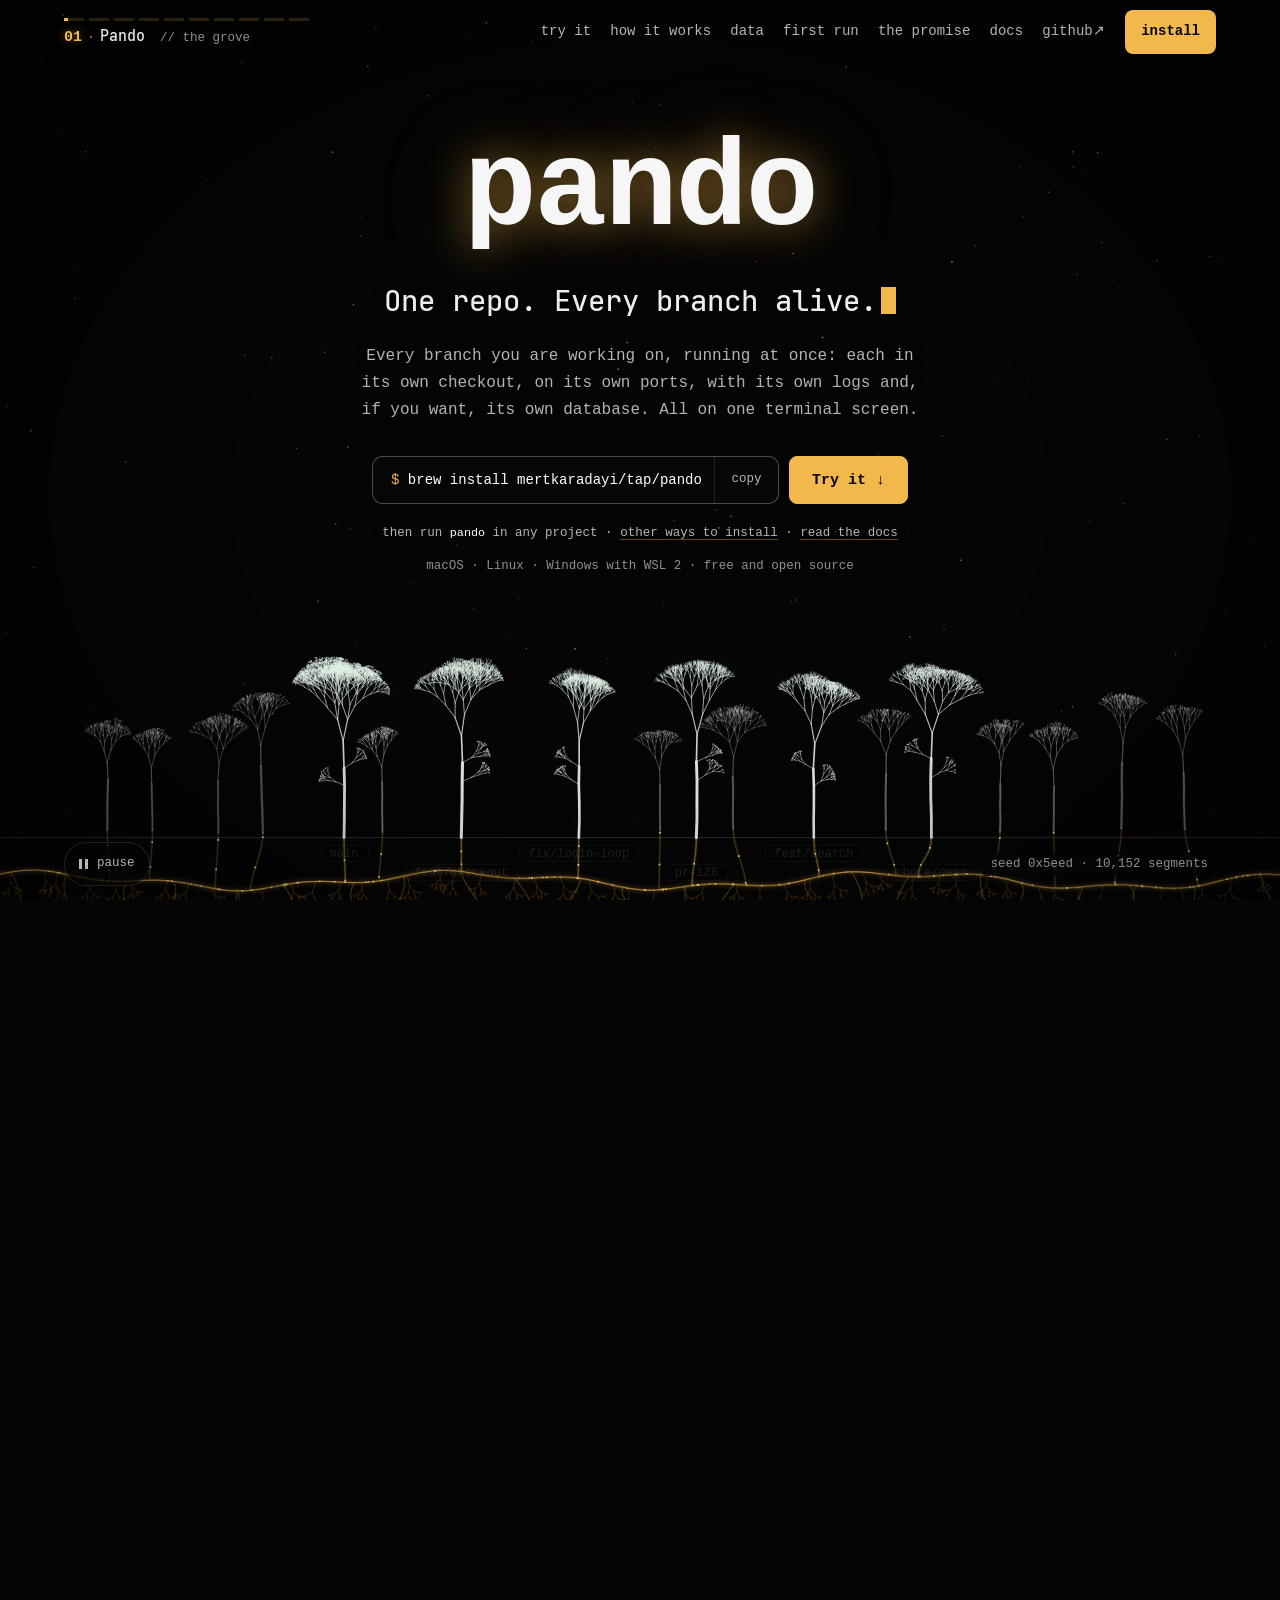
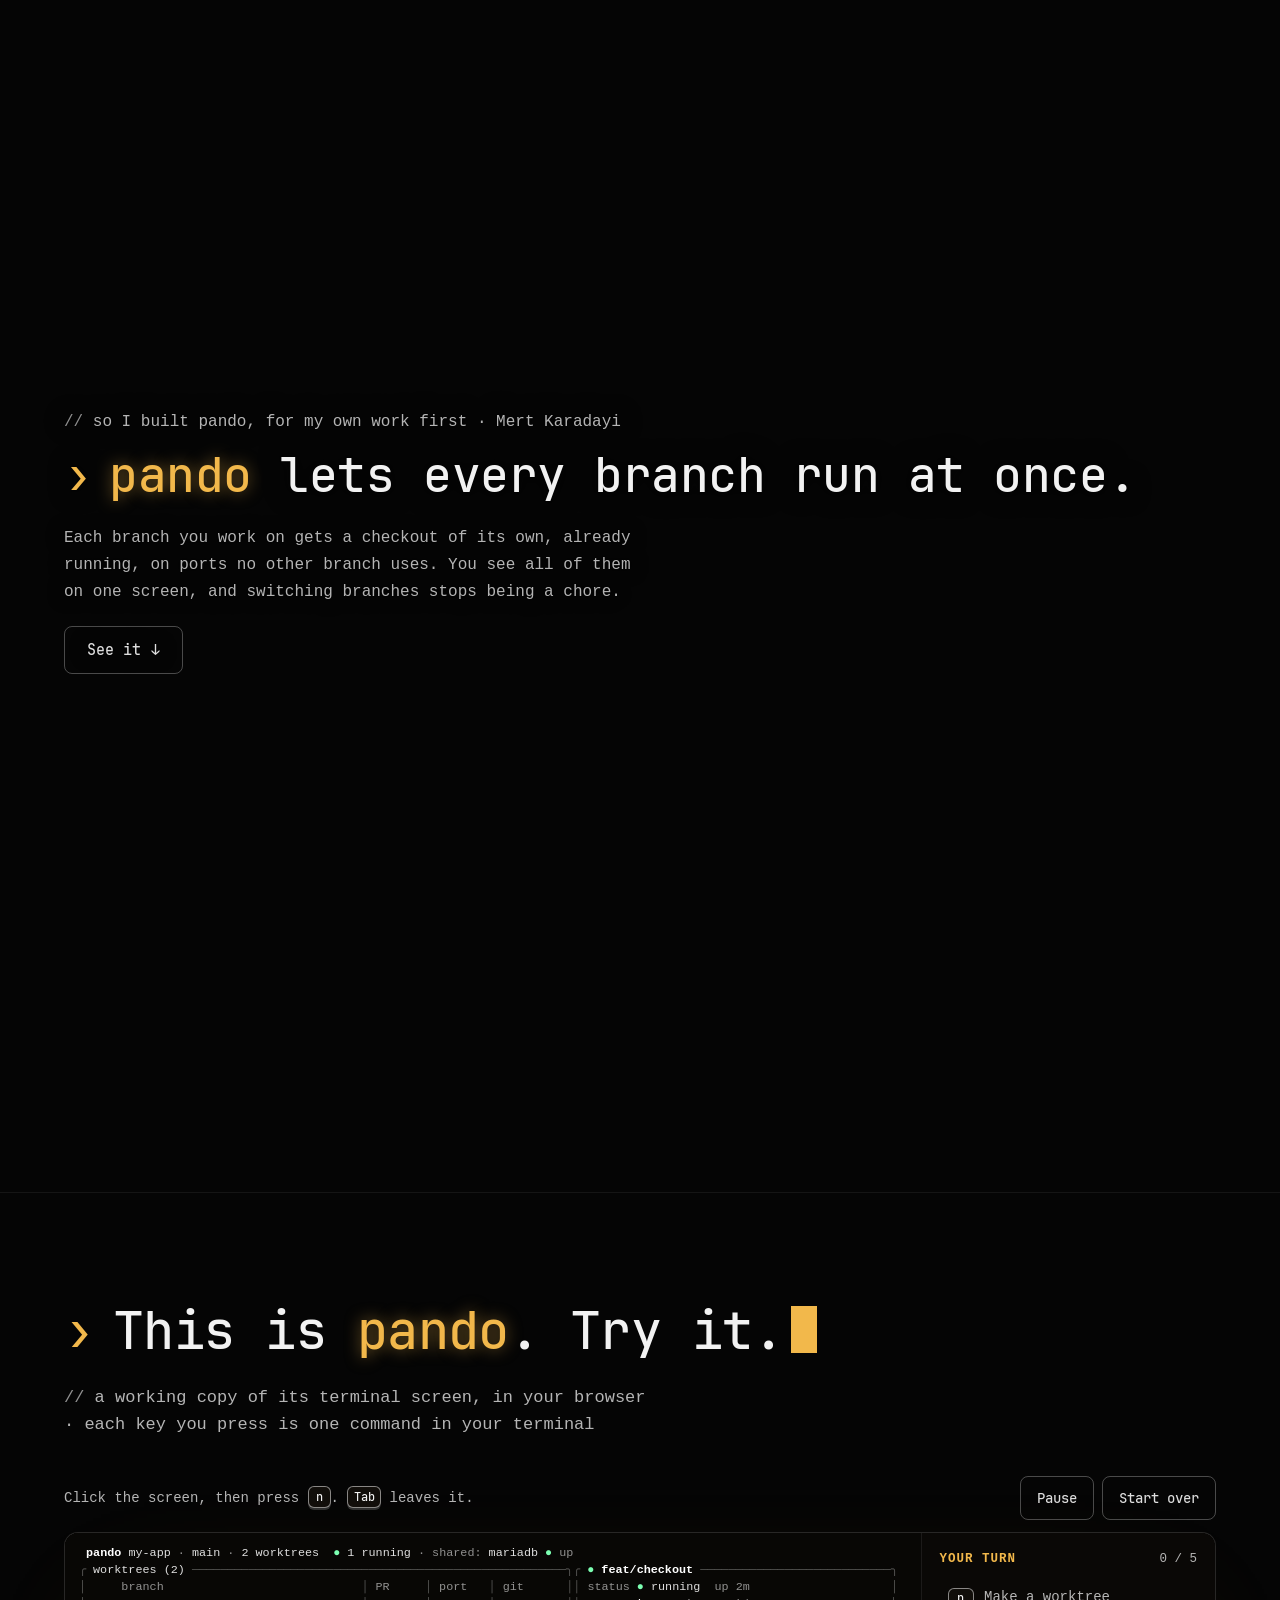
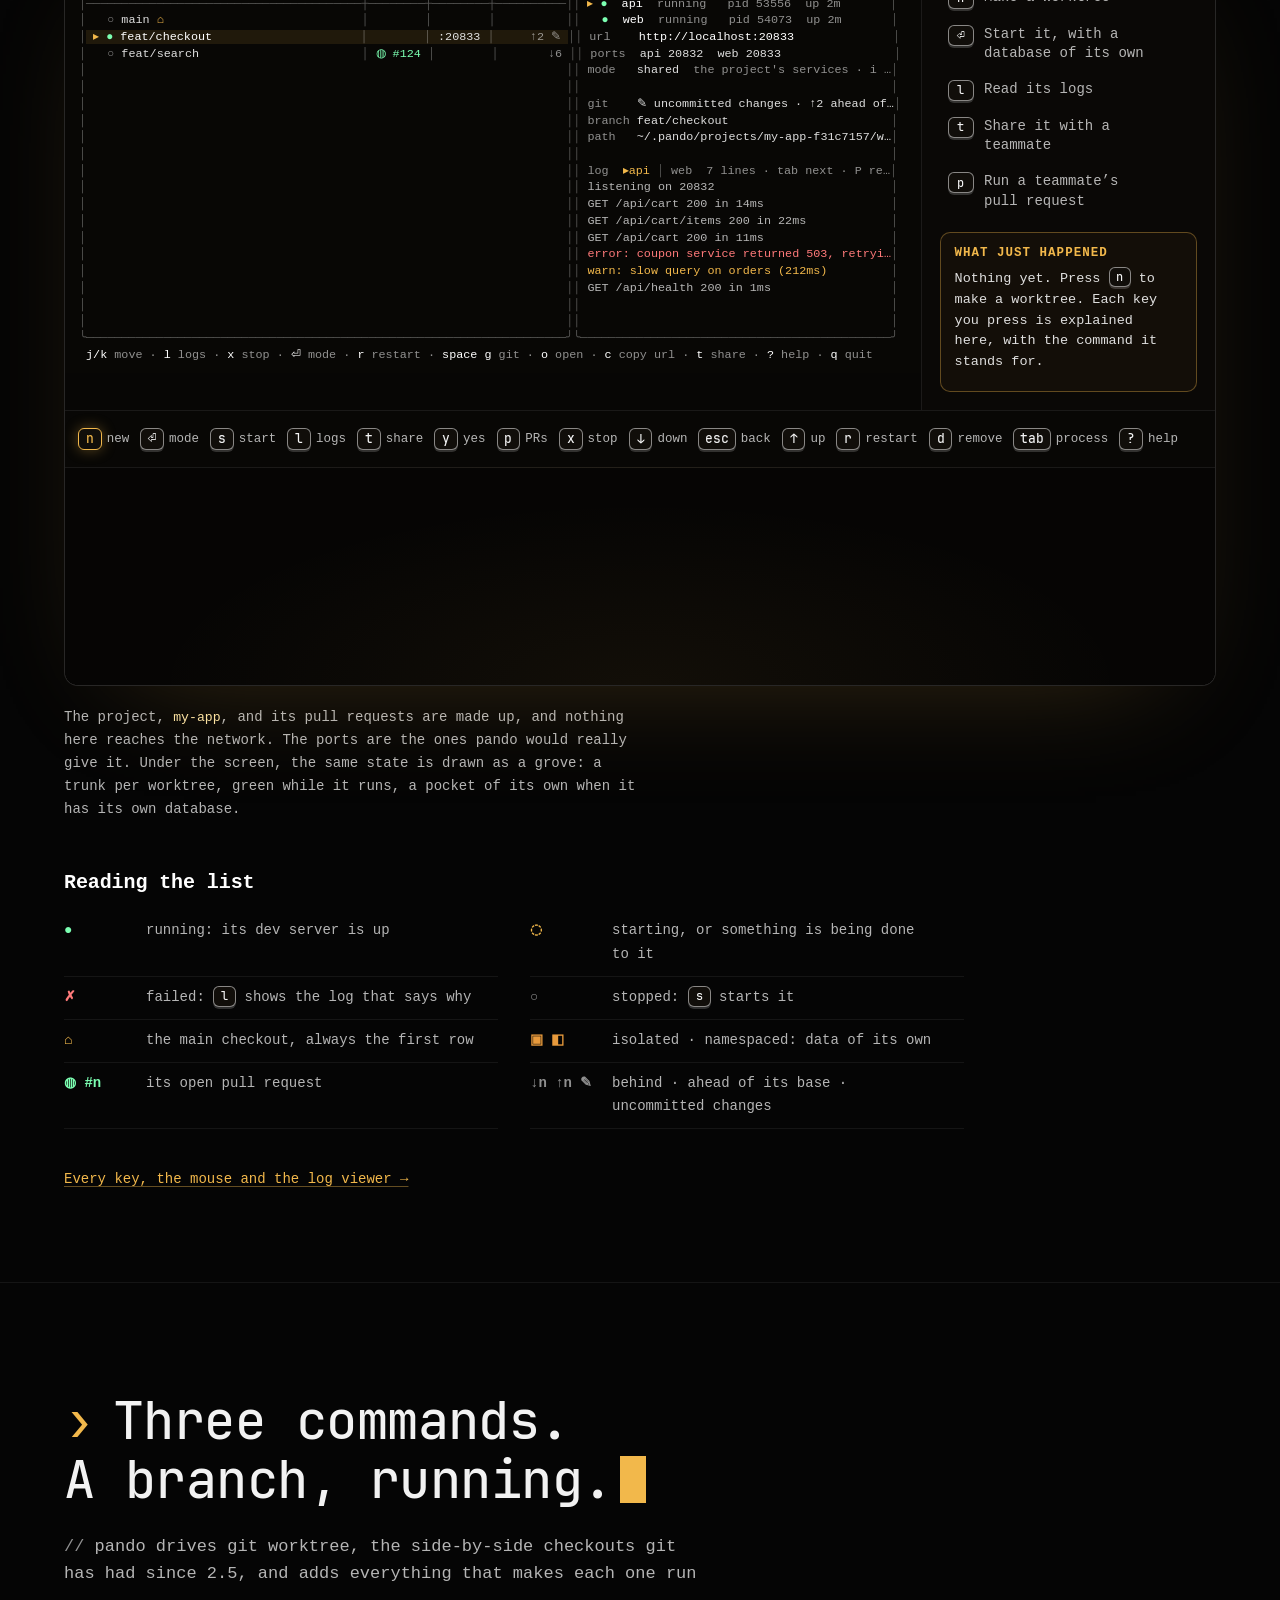
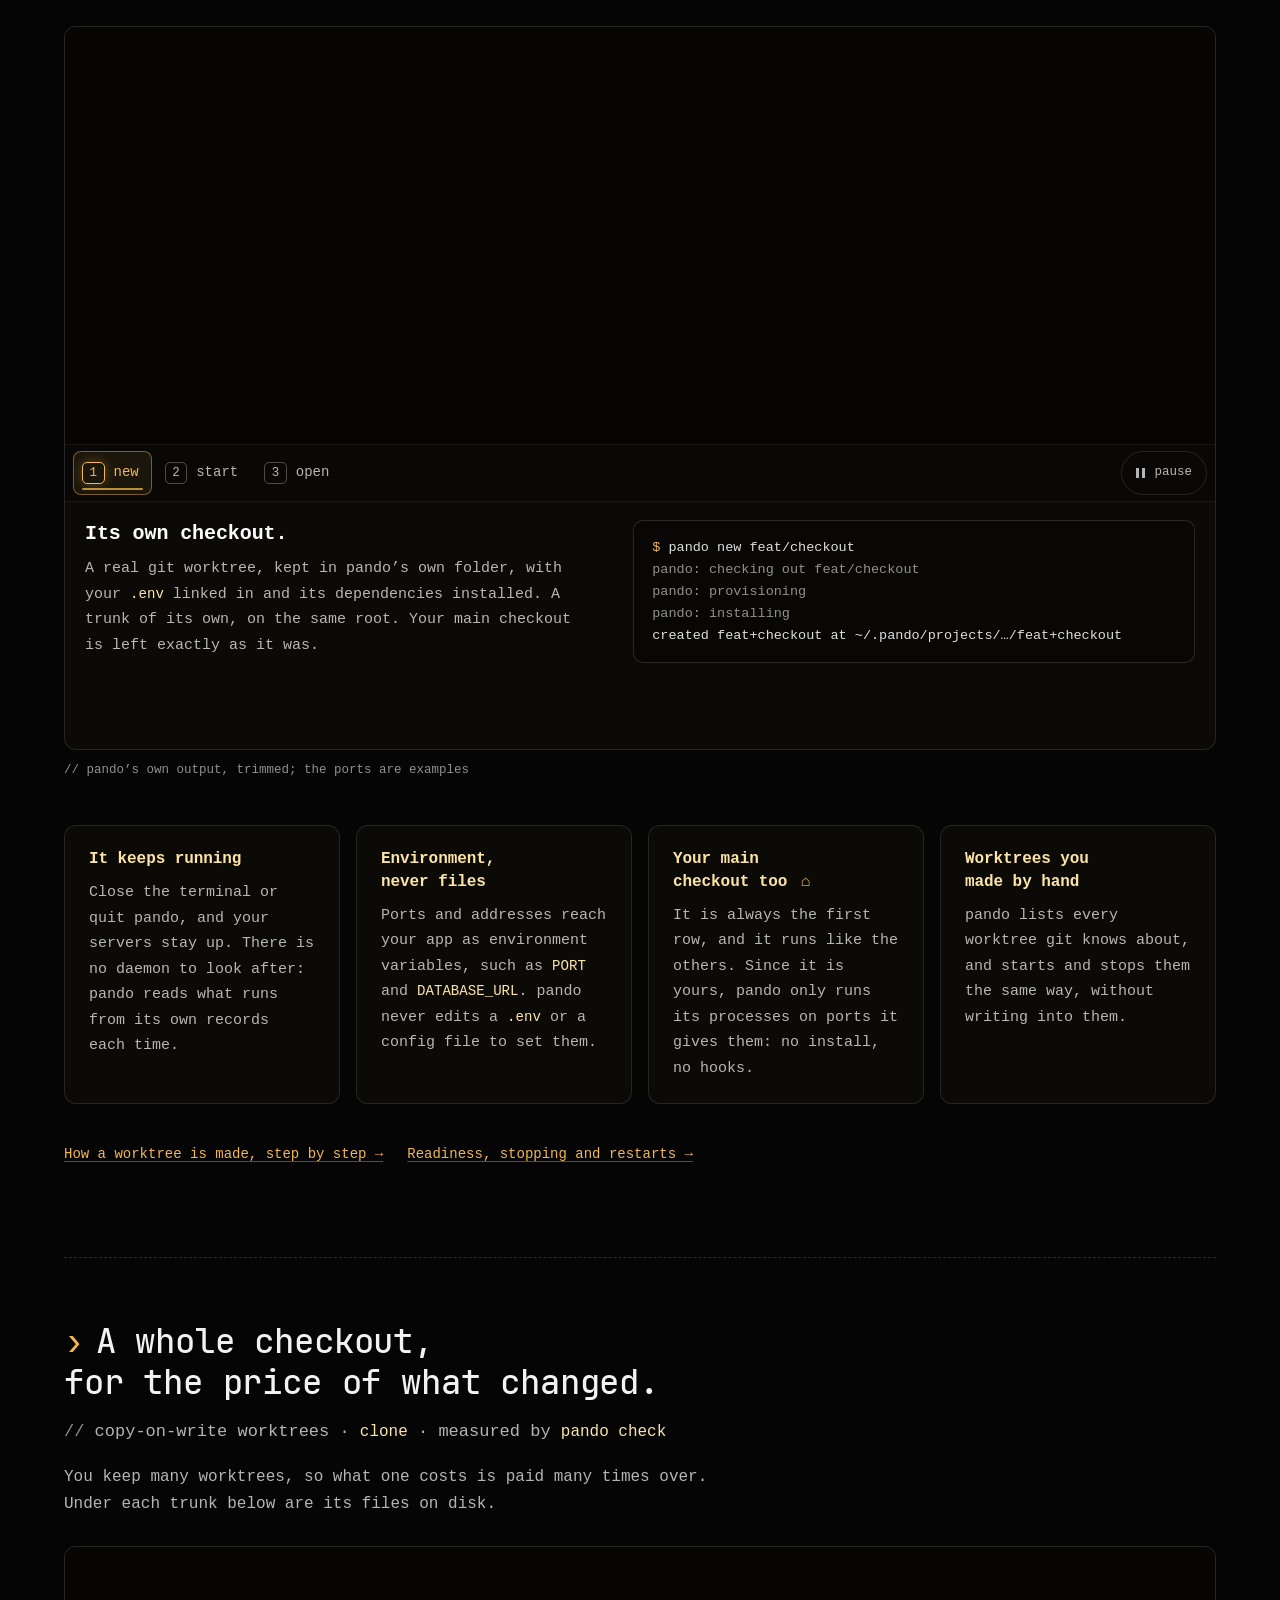
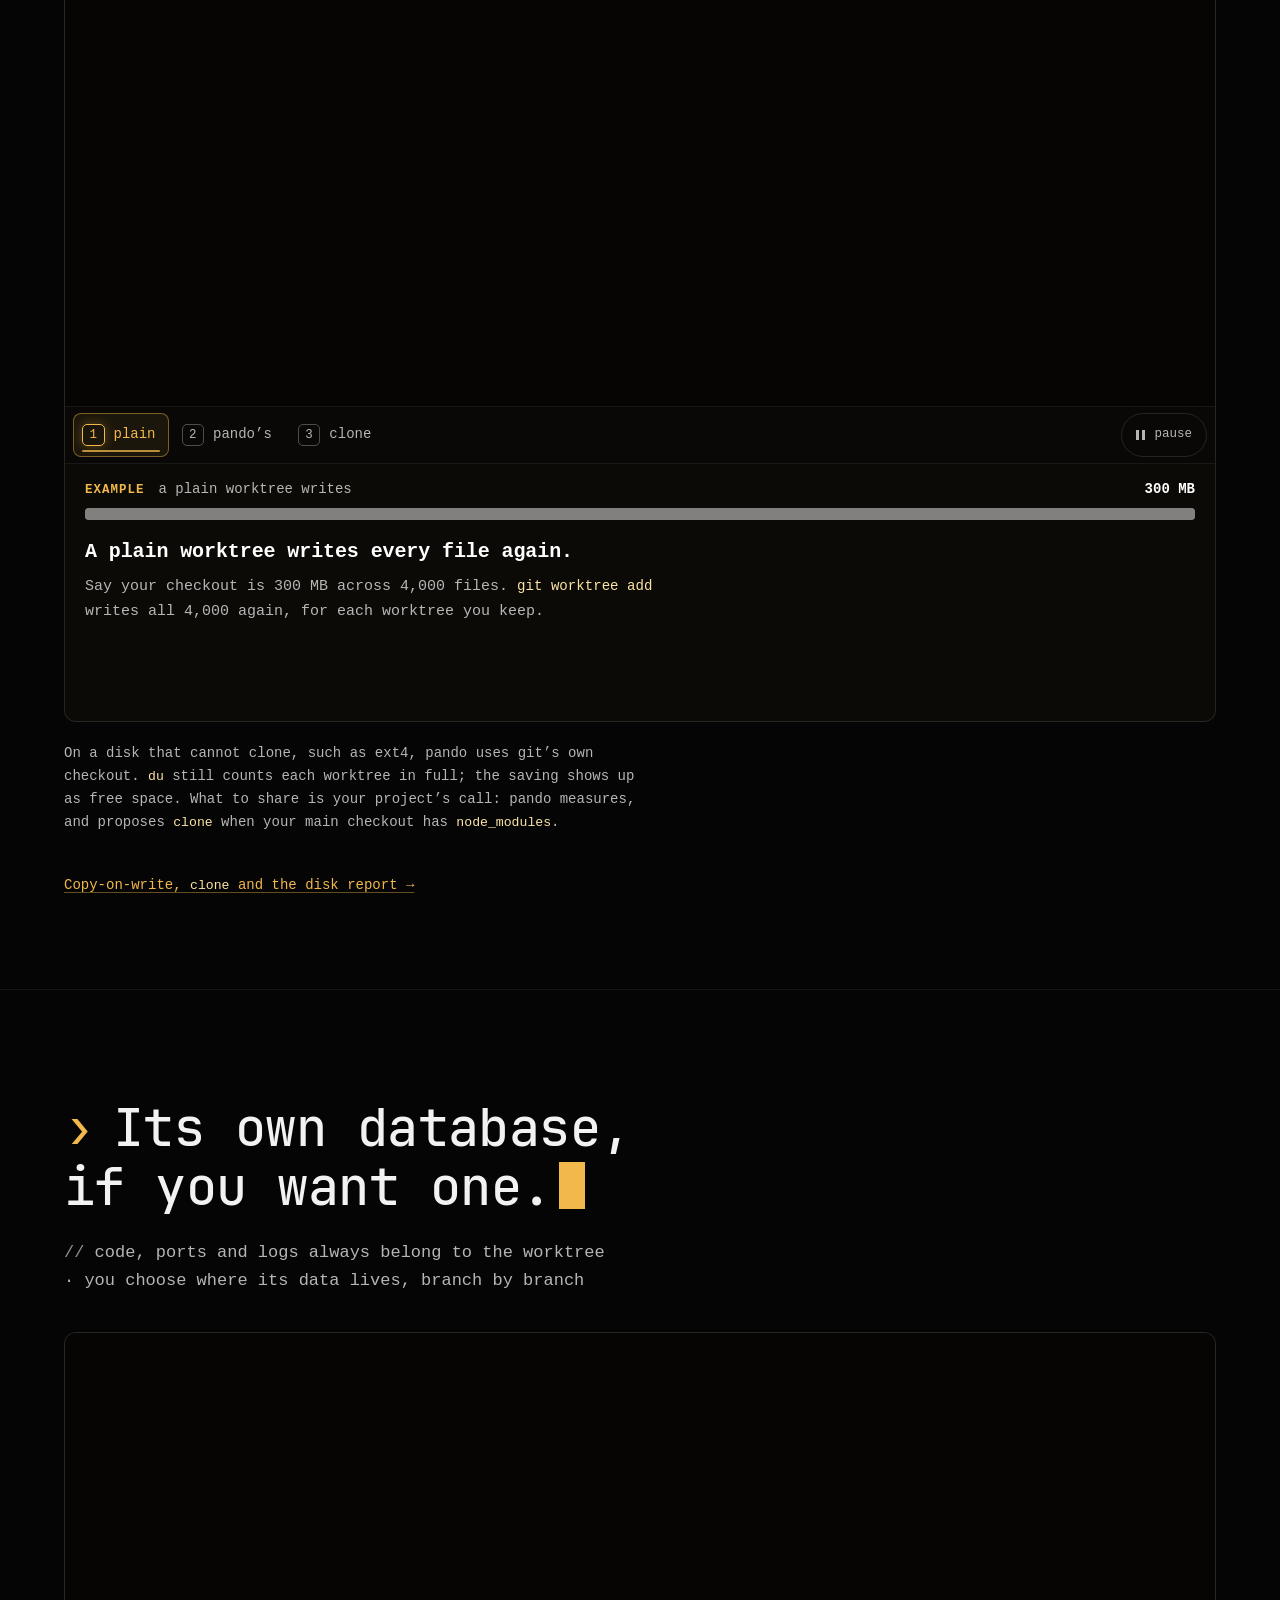
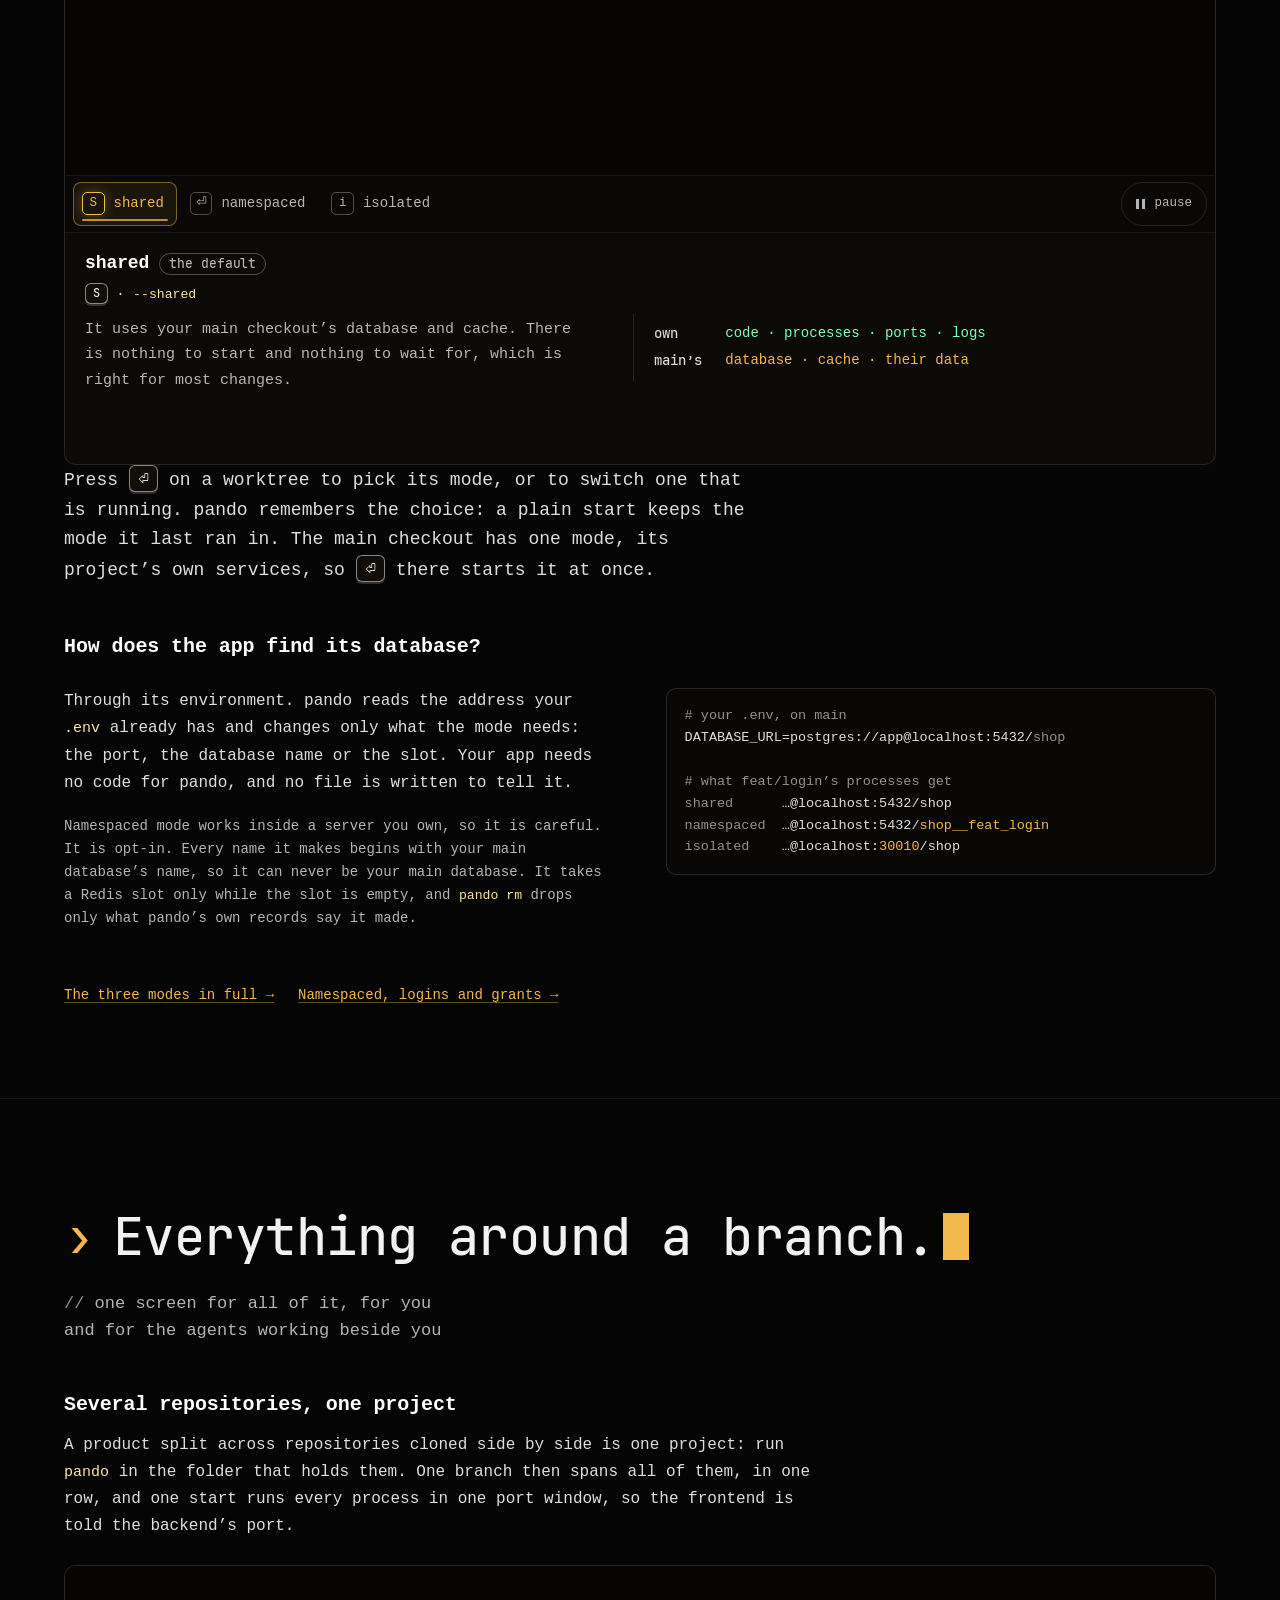
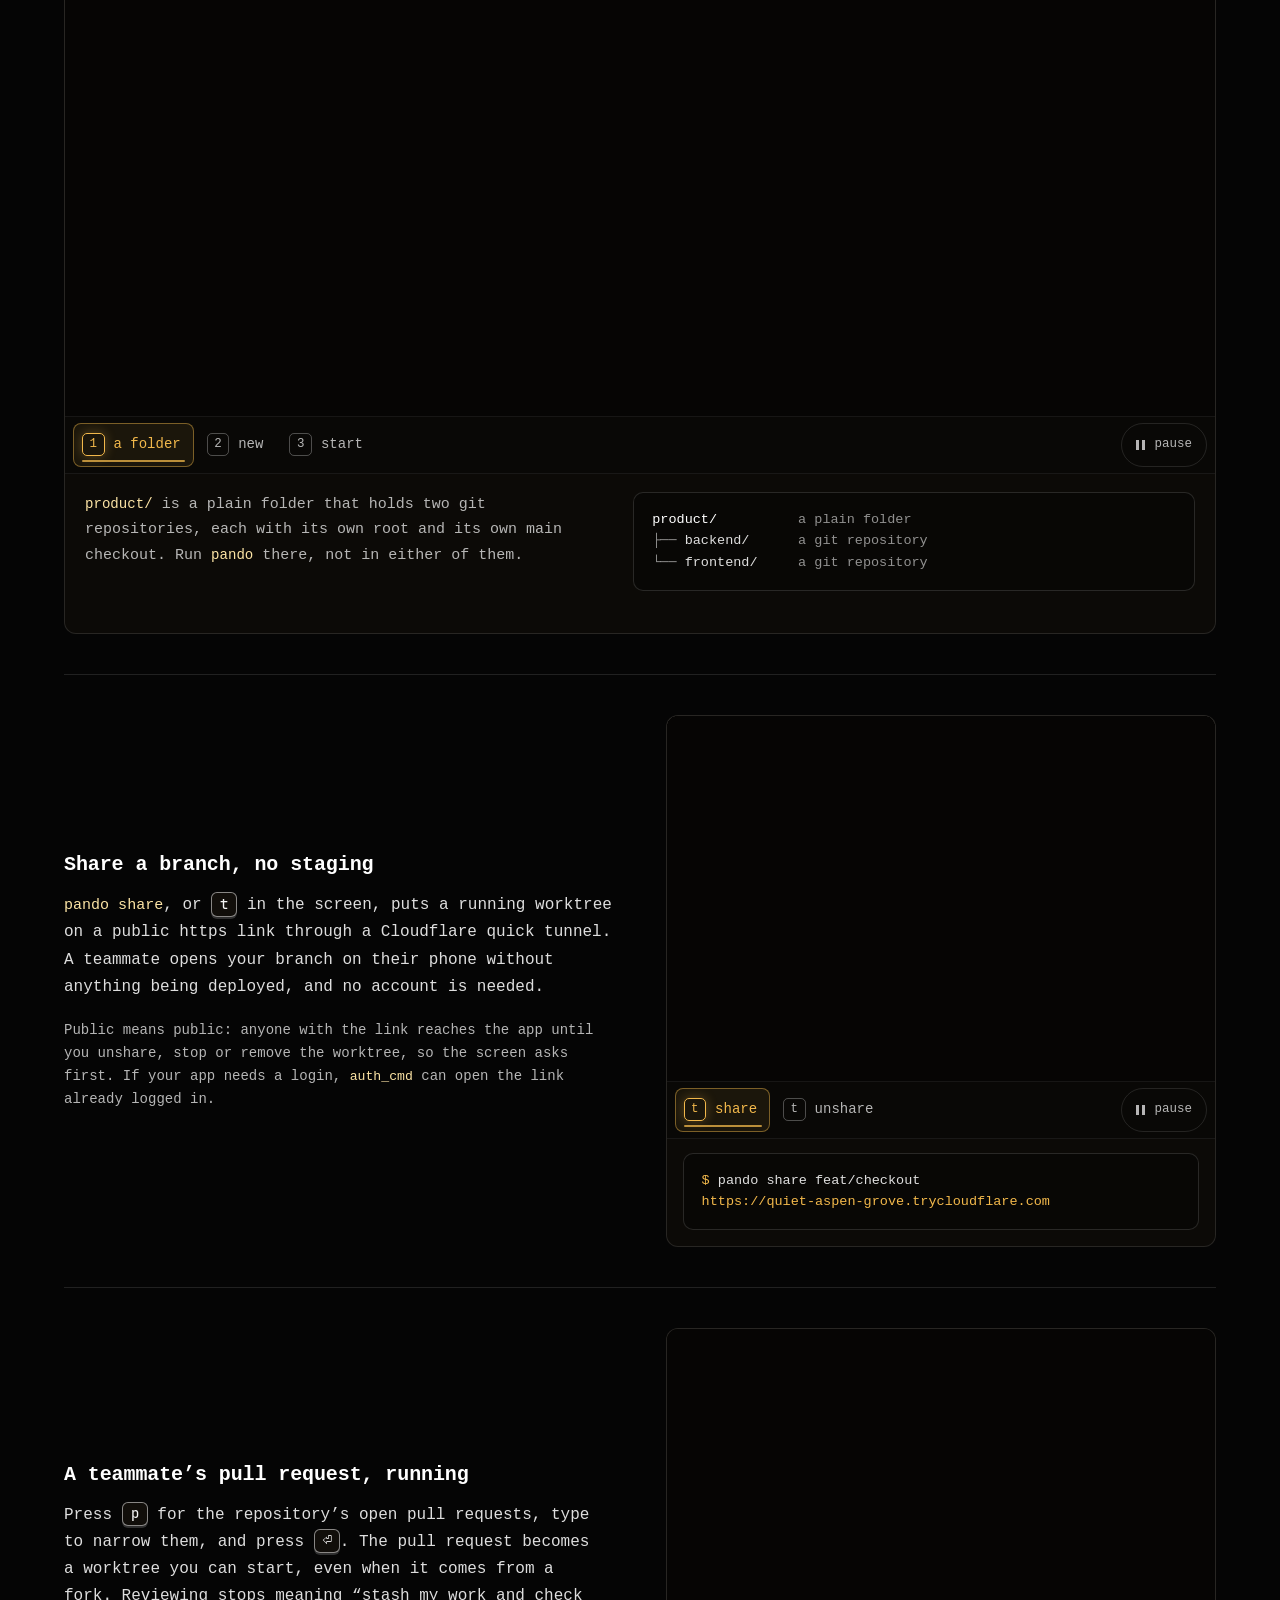
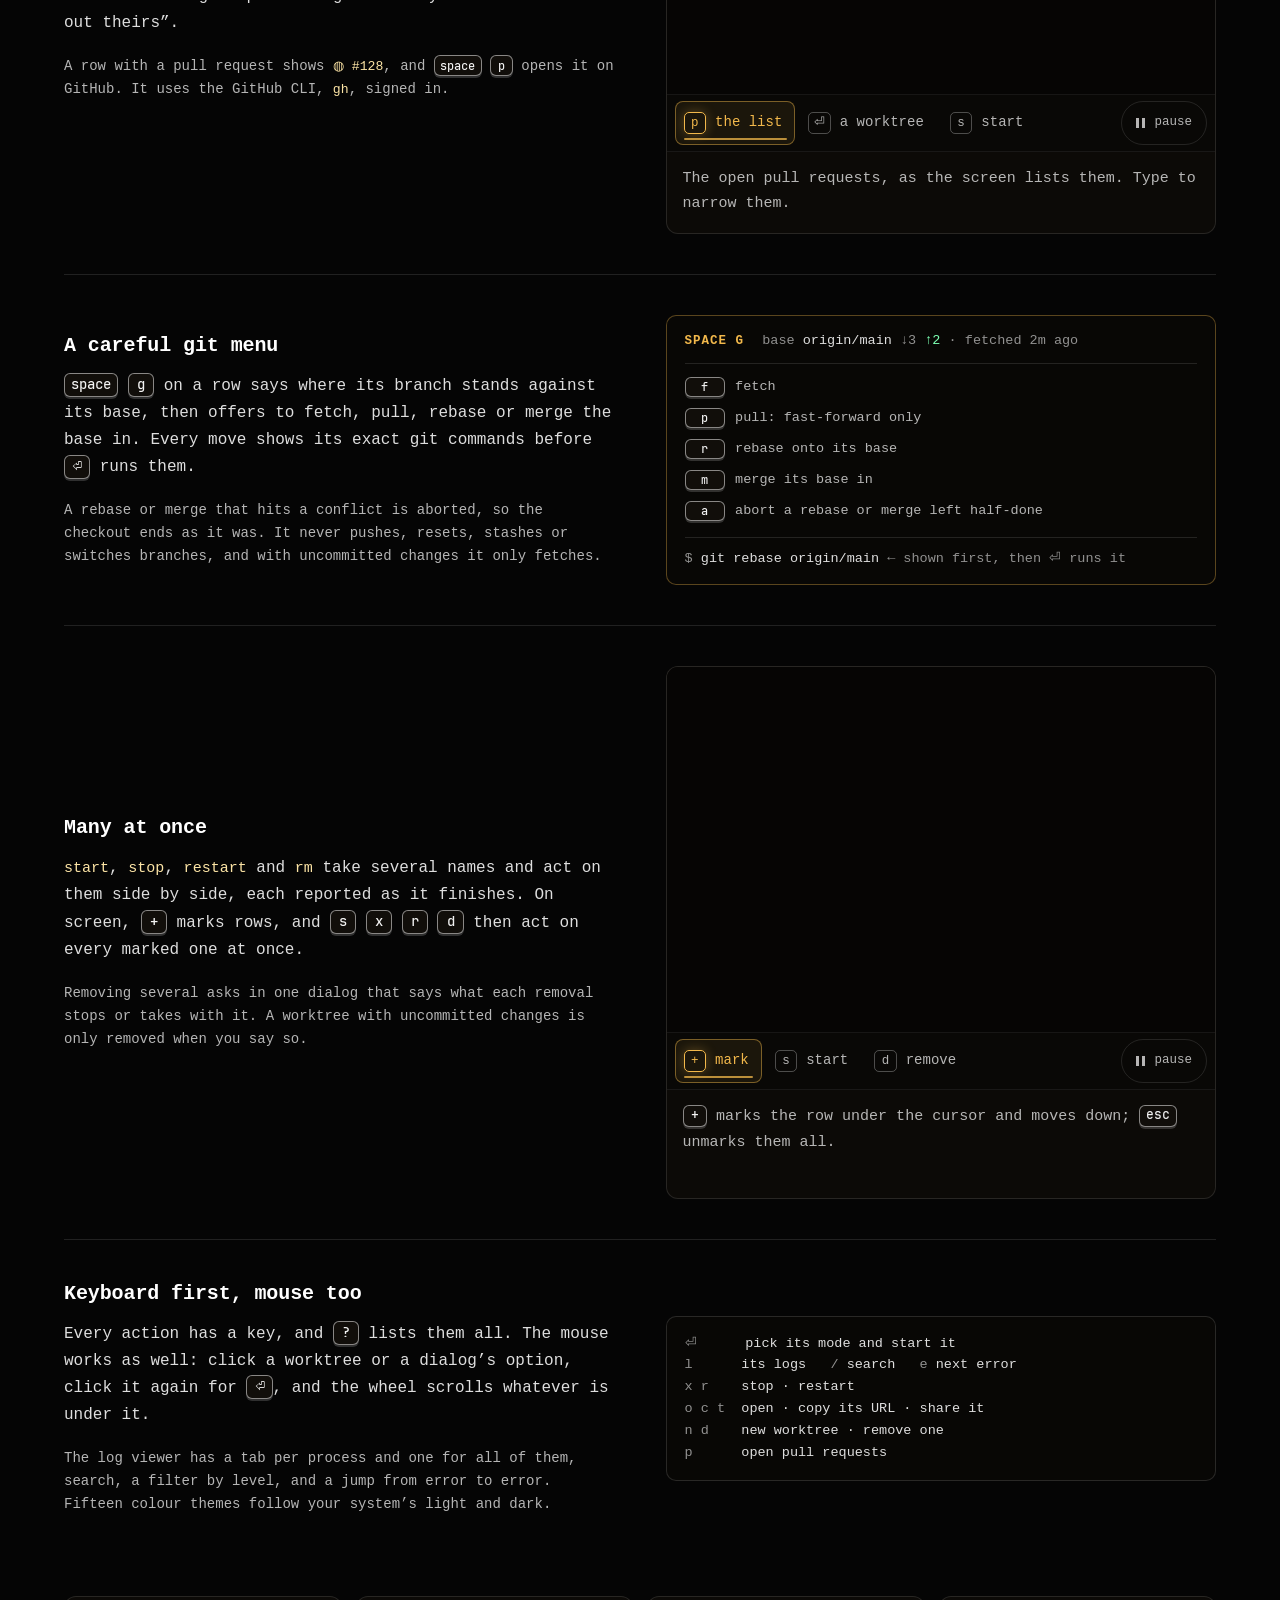
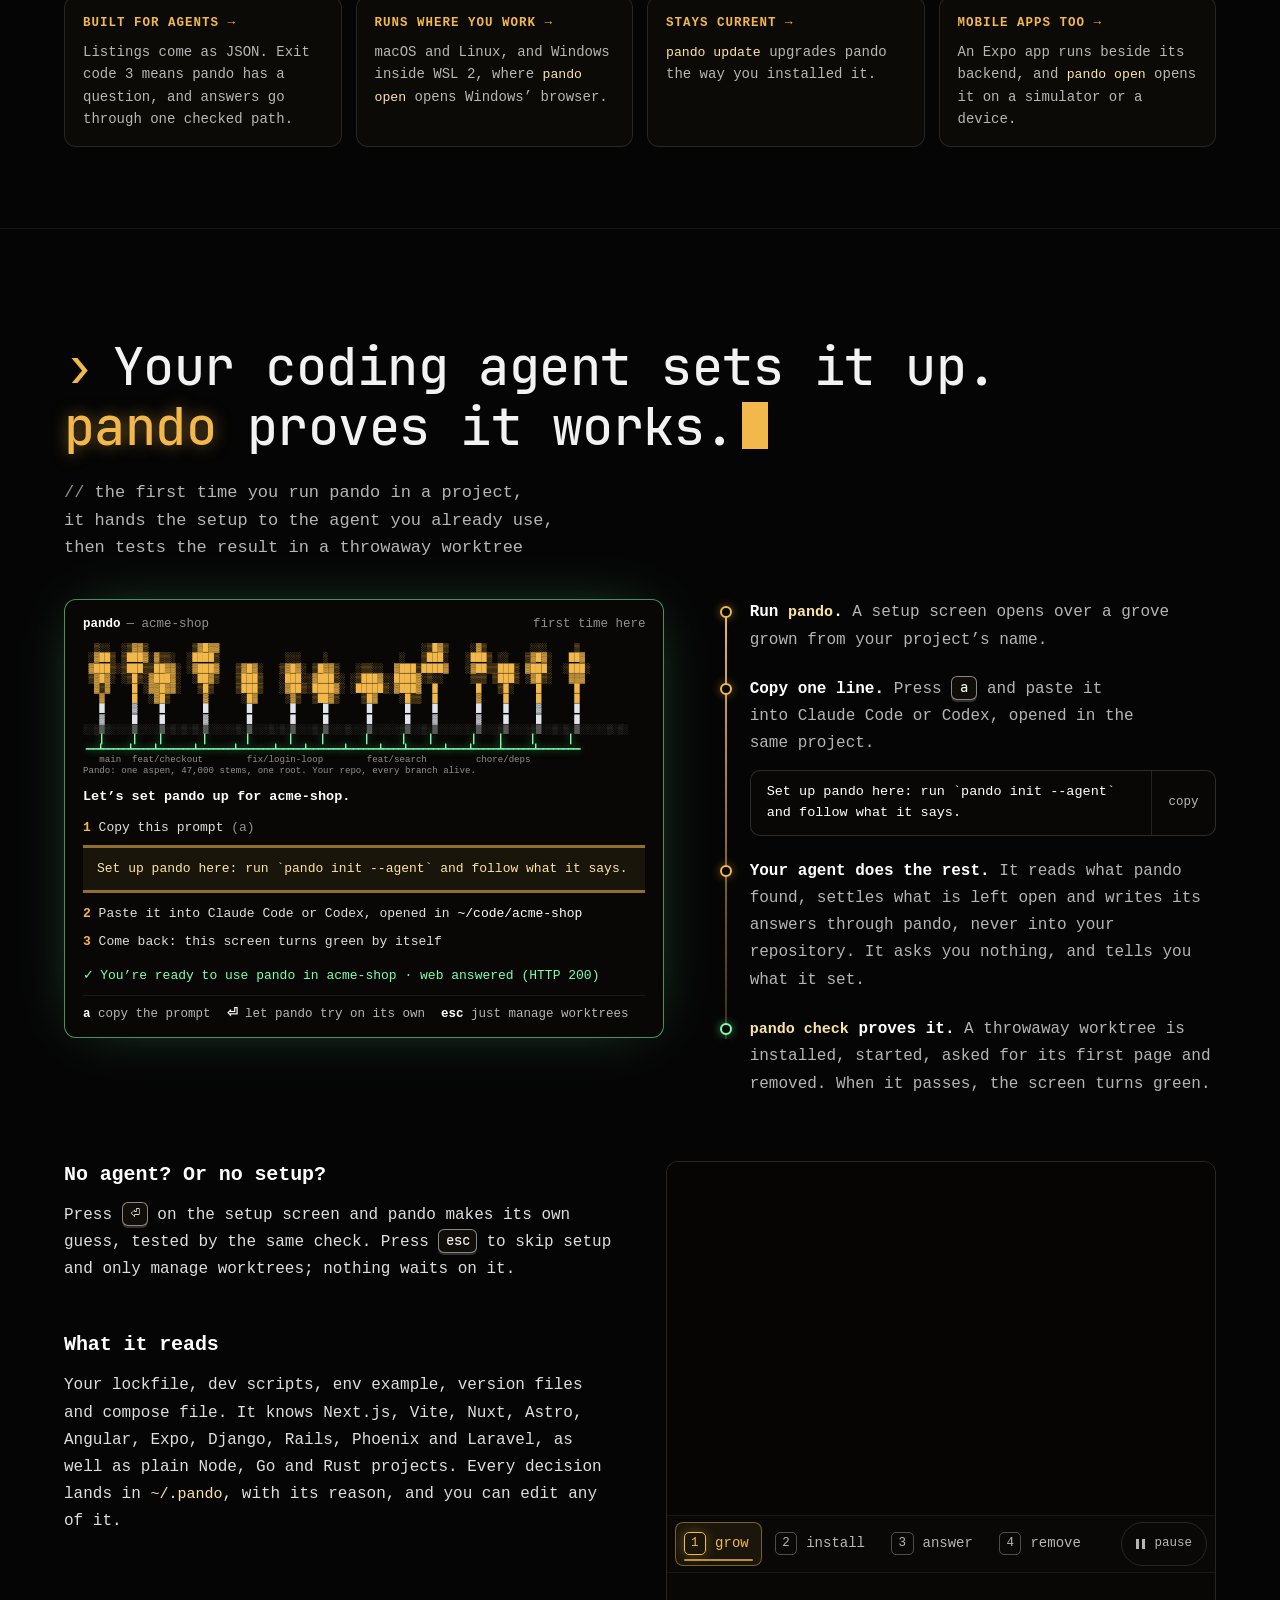
==== commit 23498131: "feat(site): every headline feature shown as a grove that plays its steps A plate per feature, drawn " ====
--- a/site/index.html
+++ b/site/index.html
@@ -221,29 +221,23 @@
     <h2 class="headline" data-type><span class="chev" aria-hidden="true">›</span><span class="txt">Three commands.<br>A branch, running.</span><span class="cur" aria-hidden="true"></span></h2>
     <p class="sub">pando drives git worktree, the side-by-side checkouts git has had since 2.5, and adds everything that makes each one run</p>
 
-    <ol class="steps">
-      <li class="step">
-        <div class="step-t">
-          <span class="hs-n" aria-hidden="true">1</span>
-          <h3>Its own checkout.</h3>
-          <p>A real git worktree, kept in pando’s own folder, with your <code>.env</code> linked in and its dependencies installed. Your main checkout is left exactly as it was.</p>
-        </div>
+    <figure class="plate" data-plate="run" style="--ar: 2.75; --ar-m: 1.05" aria-label="Three trunks over one root. The main checkout and fix/login-loop already run, on ports 20177 and 22553. pando new grows a trunk for feat/checkout, pando start lights it on port 22809, and pando open shows every running branch answering on its own address.">
+      <div class="plate-art"><canvas aria-hidden="true"></canvas></div>
+      <div class="plate-ctl">
+        <div class="plate-steps" role="group" aria-label="Show a command"><button type="button" class="ps" aria-pressed="true"><span class="ps-n" aria-hidden="true">1</span>new</button><button type="button" class="ps" aria-pressed="false"><span class="ps-n" aria-hidden="true">2</span>start</button><button type="button" class="ps" aria-pressed="false"><span class="ps-n" aria-hidden="true">3</span>open</button></div>
+        <button type="button" class="plate-play" hidden><span class="ico" aria-hidden="true"></span><span class="lbl">play</span></button>
+      </div>
+      <figcaption class="plate-says">
+        <div class="say on">
+          <div class="say-t"><h3>Its own checkout.</h3><p>A real git worktree, kept in pando’s own folder, with your <code>.env</code> linked in and its dependencies installed. A trunk of its own, on the same root. Your main checkout is left exactly as it was.</p></div>
 <pre class="code hang"><span class="l"><span class="p">$</span> pando new feat/checkout</span><span class="l d">pando: checking out feat/checkout</span><span class="l d">pando: provisioning</span><span class="l d">pando: installing</span><span class="l">created feat+checkout at ~/.pando/projects/…/feat+checkout</span></pre>
-      </li>
-      <li class="step">
-        <div class="step-t">
-          <span class="hs-n" aria-hidden="true">2</span>
-          <h3>Its own ports.</h3>
-          <p>Every process starts in the background, on ports no other branch uses, worked out from the project and the branch name, so they stay the same across restarts. pando waits until each one is ready.</p>
-        </div>
+        </div>
+        <div class="say">
+          <div class="say-t"><h3>Its own ports.</h3><p>Every process starts in the background, on ports no other branch uses, worked out from the project and the branch name, so they stay the same across restarts. pando waits until each one is ready.</p></div>
 <pre class="code hang"><span class="l"><span class="p">$</span> pando start feat/checkout</span><span class="l d">pando: starting api</span><span class="l d">pando: starting web</span><span class="l">started feat+checkout — <span class="g">http://localhost:22809</span></span></pre>
-      </li>
-      <li class="step">
-        <div class="step-t">
-          <span class="hs-n" aria-hidden="true">3</span>
-          <h3>Its own URL.</h3>
-          <p>It opens in your browser, and every branch you started is there beside it, each on its own address.</p>
-        </div>
+        </div>
+        <div class="say">
+          <div class="say-t"><h3>Its own URL, beside the others.</h3><p>It opens in your browser, and every branch you started is there beside it, each on its own address. Every branch alive, at once.</p></div>
 <pre class="code fit"><span class="p">$</span> pando open feat/checkout
 http://localhost:22809
 
@@ -252,8 +246,9 @@
 main            <span class="gr">running</span>  http://localhost:20177
 fix/login-loop  <span class="gr">running</span>  http://localhost:22553
 feat/checkout   <span class="gr">running</span>  http://localhost:22809</pre>
-      </li>
-    </ol>
+        </div>
+      </figcaption>
+    </figure>
     <p class="cap">// pando’s own output, trimmed; the ports are examples</p>
 
     <div class="cards4">
@@ -279,33 +274,28 @@
     <div class="sub-chapter" id="disk">
       <h3 class="h-sub" data-beat="light on disk"><span class="chev" aria-hidden="true">›</span>A whole checkout, <span class="nw">for the price</span> of what changed.</h3>
       <p class="sub">copy-on-write worktrees · <code>clone</code> · measured by <code>pando check</code></p>
-      <div class="split">
-        <div>
-          <p>You keep many worktrees, so what one costs is paid many times over. Where the disk can clone (APFS on macOS; btrfs, XFS or bcachefs on Linux), a new worktree’s files are <b>copy-on-write clones</b> of your main checkout’s: they share disk space until one of them changes, and git writes only what your branch changed.</p>
-          <p class="d">On a disk that cannot clone, such as ext4, pando uses git’s own checkout. <code>du</code> still counts each worktree in full; the saving shows up as free space.</p>
-        </div>
-        <figure class="bars" aria-label="Example: a plain worktree writes 300 MB, pando's writes about 3 MB">
-          <p class="lbl">example</p>
-          <div class="bar"><span class="bl">a plain worktree</span><span class="bv">300 MB</span><span class="bt"><i style="--w:100%"></i></span></div>
-          <div class="bar us"><span class="bl">pando’s</span><span class="bv">≈ 3 MB</span><span class="bt"><i style="--w:1.2%"></i></span></div>
-          <figcaption>// say a checkout is 300 MB across 4,000 files and your branch changes 40 of them: git writes those 40, and clones the rest</figcaption>
-        </figure>
-      </div>
-      <div class="cards3">
-        <div class="panel">
-          <h4 class="panel-title">Dependencies, cloned</h4>
-          <p><code>clone</code> gives a new worktree your main checkout’s <code>node_modules</code> before the install, so the install only fixes what differs. pando proposes it when your main checkout has them.</p>
-        </div>
-        <div class="panel">
-          <h4 class="panel-title">Rust builds, cloned</h4>
-          <p>Listed in <code>clone</code>, a crate’s <code>target</code> comes along too, so a branch compiles only its own crates, never every dependency again.</p>
-        </div>
-        <div class="panel">
-          <h4 class="panel-title">Measured, not guessed</h4>
-          <p>A passing <code>pando check</code> reports what a new worktree costs on disk and what could still be shared. What to share is your project’s call.</p>
-        </div>
-      </div>
+      <p class="lede-sm">You keep many worktrees, so what one costs is paid many times over. Under each trunk below are its files on disk.</p>
+      <figure class="plate" data-plate="cow" style="--ar: 2.5; --ar-m: 0.86" aria-label="Example: the main checkout and a new worktree, with their files drawn as squares under each trunk. A plain worktree writes every file again, about 300 MB. pando's worktree clones the main checkout's files and writes only the 40 its branch changed, about 3 MB. With clone, node_modules is cloned too, and the install writes only what differs.">
+      <div class="plate-art"><canvas aria-hidden="true"></canvas></div>
+      <div class="plate-ctl">
+        <div class="plate-steps" role="group" aria-label="Show a way to make a worktree"><button type="button" class="ps" aria-pressed="true"><span class="ps-n" aria-hidden="true">1</span>plain</button><button type="button" class="ps" aria-pressed="false"><span class="ps-n" aria-hidden="true">2</span>pando’s</button><button type="button" class="ps" aria-pressed="false"><span class="ps-n" aria-hidden="true">3</span>clone</button></div>
+        <button type="button" class="plate-play" hidden><span class="ico" aria-hidden="true"></span><span class="lbl">play</span></button>
+      </div>
+      <div class="plate-meter" style="--w: 100%"><span class="lbl">example</span><span class="pm-l">a plain worktree writes</span><span class="pm-v">300 MB</span><span class="pm-bar" aria-hidden="true"><i></i></span></div>
+      <figcaption class="plate-says">
+        <div class="say on" data-mw="100%" data-ml="a plain worktree writes" data-mv="300 MB">
+          <div class="say-t"><h3>A plain worktree writes every file again.</h3><p>Say your checkout is 300 MB across 4,000 files. <code>git worktree add</code> writes all 4,000 again, for each worktree you keep.</p></div>
+        </div>
+        <div class="say" data-mw="1.2%" data-ml="pando’s writes" data-mv="≈ 3 MB" data-mus>
+          <div class="say-t"><h3>pando’s clones them, and writes what changed.</h3><p>Where the disk can clone (APFS on macOS; btrfs, XFS or bcachefs on Linux), a new worktree’s files are <b>copy-on-write clones</b> of your main checkout’s: they share disk space until one of them changes. git writes only the 40 files your branch changed.</p></div>
+        </div>
+        <div class="say" data-mw="1.2%" data-ml="node_modules, cloned: the install adds" data-mv="what differs" data-mus>
+          <div class="say-t"><h3>Dependencies and builds, cloned too.</h3><p><code>clone</code> gives a new worktree your main checkout’s <code>node_modules</code> before the install, so the install only fixes what differs. A Rust crate’s <code>target</code> can come along, so a branch compiles only its own crates. A passing <code>pando check</code> measures what a worktree costs:</p></div>
 <pre class="code hang h7"><span class="l d">pando: a worktree holds node_modules 480 MB (the main checkout has one: `clone` could share it) — how to judge it: "What a worktree costs on disk" in `pando init <span class="nw">--agent</span> <span class="nw">--reference</span> brief`</span></pre>
+        </div>
+      </figcaption>
+    </figure>
+    <p class="note-line">On a disk that cannot clone, such as ext4, pando uses git’s own checkout. <code>du</code> still counts each worktree in full; the saving shows up as free space. What to share is your project’s call: pando measures, and proposes <code>clone</code> when your main checkout has <code>node_modules</code>.</p>
       <p class="more"><a href="docs.html#disk">Copy-on-write, <code>clone</code> and the disk report →</a></p>
     </div>
   </div>
@@ -317,45 +307,28 @@
     <h2 class="headline" data-type><span class="chev" aria-hidden="true">›</span><span class="txt">Its own database, if you want one.</span><span class="cur" aria-hidden="true"></span></h2>
     <p class="sub">code, ports and logs always belong to the worktree · you choose where its data lives, branch by branch</p>
 
-    <div class="modes">
-      <article class="mode">
-        <div class="mode-art"><canvas data-mode="shared" aria-hidden="true"></canvas></div>
-        <div class="body">
-          <h3 class="name">shared <span class="tag">the default</span></h3>
-          <p class="how"><kbd>S</kbd> · <code>--shared</code></p>
-          <p>It uses your main checkout’s database and cache. There is nothing to start and nothing to wait for, which is right for most changes.</p>
-          <ul class="facts">
-            <li><b>own</b> <span class="own">code · processes · ports · logs</span></li>
-            <li><b>main’s</b> <span class="shr">database · cache · their data</span></li>
-          </ul>
-        </div>
-      </article>
-      <article class="mode">
-        <div class="mode-art"><canvas data-mode="namespaced" aria-hidden="true"></canvas></div>
-        <div class="body">
-          <h3 class="name">namespaced <span class="tag exp">experimental</span></h3>
-          <p class="how"><kbd>⏎</kbd> then choose · <code>--namespaced</code></p>
-          <p>A database of its own inside the server you already run: <code>shop__feat_login</code> next to <code>shop</code>, or a Redis slot next to slot 0. The branch’s own migrations build it, and main’s data is never touched.</p>
-          <ul class="facts">
-            <li><b>own</b> <span class="own">… + a database, a slot or a prefix</span></li>
-            <li><b>main’s</b> <span class="shr">the servers themselves</span></li>
-          </ul>
-        </div>
-      </article>
-      <article class="mode">
-        <div class="mode-art"><canvas data-mode="isolated" aria-hidden="true"></canvas></div>
-        <div class="body">
-          <h3 class="name">isolated</h3>
-          <p class="how"><kbd>i</kbd> · <code>--isolated</code></p>
-          <p>Servers of its own, on ports of its own: the containers in your compose file, or native Postgres, MariaDB, Redis or MongoDB if you would rather not run Docker.</p>
-          <ul class="facts">
-            <li><b>own</b> <span class="own">… + every server, every byte of data</span></li>
-            <li><b>main’s</b> <span class="shr">nothing</span></li>
-          </ul>
-        </div>
-      </article>
-    </div>
-    <p class="lede">Press <kbd>⏎</kbd> on a worktree to pick its mode, or to switch one that is running. pando remembers the choice: a plain start keeps the mode it last ran in.</p>
+    <figure class="plate" data-plate="data" style="--ar: 2.6; --ar-m: 0.9" aria-label="The main checkout and feat/login over one root, with the main checkout's Postgres server under it. Shared: feat/login drinks from the main checkout's database, shop. Namespaced: the same server holds a second database, shop__feat_login, and feat/login drinks from that one. Isolated: feat/login has a server of its own, on port 30010.">
+      <div class="plate-art"><canvas aria-hidden="true"></canvas></div>
+      <div class="plate-ctl">
+        <div class="plate-steps" role="group" aria-label="Show a mode"><button type="button" class="ps" aria-pressed="true"><span class="ps-n" aria-hidden="true">S</span>shared</button><button type="button" class="ps" aria-pressed="false"><span class="ps-n" aria-hidden="true">⏎</span>namespaced</button><button type="button" class="ps" aria-pressed="false"><span class="ps-n" aria-hidden="true">i</span>isolated</button></div>
+        <button type="button" class="plate-play" hidden><span class="ico" aria-hidden="true"></span><span class="lbl">play</span></button>
+      </div>
+      <figcaption class="plate-says">
+        <div class="say on">
+          <div class="say-t"><h3 class="name">shared <span class="tag">the default</span></h3><p class="how"><kbd>S</kbd> · <code>--shared</code></p><p>It uses your main checkout’s database and cache. There is nothing to start and nothing to wait for, which is right for most changes.</p></div>
+          <ul class="facts"><li><b>own</b> <span class="own">code · processes · ports · logs</span></li><li><b>main’s</b> <span class="shr">database · cache · their data</span></li></ul>
+        </div>
+        <div class="say">
+          <div class="say-t"><h3 class="name">namespaced <span class="tag exp">experimental</span></h3><p class="how"><kbd>⏎</kbd> then choose · <code>--namespaced</code></p><p>A database of its own inside the server you already run: <code>shop__feat_login</code> next to <code>shop</code>, a Redis slot next to slot 0, or a prefix of its own on the names it makes in a search engine. The branch’s own migrations build it, and main’s data is never touched.</p></div>
+          <ul class="facts"><li><b>own</b> <span class="own">… + a database, a slot or a prefix</span></li><li><b>main’s</b> <span class="shr">the servers themselves</span></li></ul>
+        </div>
+        <div class="say">
+          <div class="say-t"><h3 class="name">isolated</h3><p class="how"><kbd>i</kbd> · <code>--isolated</code></p><p>Servers of its own, on ports of its own: the containers in your compose file, or native Postgres, MariaDB, Redis or MongoDB if you would rather not run Docker.</p></div>
+          <ul class="facts"><li><b>own</b> <span class="own">… + every server, every byte of data</span></li><li><b>main’s</b> <span class="shr">nothing</span></li></ul>
+        </div>
+      </figcaption>
+    </figure>
+    <p class="lede">Press <kbd>⏎</kbd> on a worktree to pick its mode, or to switch one that is running. pando remembers the choice: a plain start keeps the mode it last ran in. The main checkout has one mode, its project’s own services, so <kbd>⏎</kbd> there starts it at once.</p>
 
     <h3 data-beat="how the app finds it">How does the app find its database?</h3>
     <div class="split">
@@ -381,16 +354,53 @@
     <h2 class="headline" data-type><span class="chev" aria-hidden="true">›</span><span class="txt">Everything around a branch.</span><span class="cur" aria-hidden="true"></span></h2>
     <p class="sub">one screen for all of it, for you and for the agents working beside you</p>
 
+    <div class="feature wide" id="repos">
+      <div class="f-text">
+        <h3 data-beat="several repositories">Several repositories, one project</h3>
+        <p>A product split across repositories cloned side by side is one project: run <code>pando</code> in the folder that holds them. One branch then spans all of them, in one row, and one start runs every process in one port window, so the frontend is told the backend’s port.</p>
+      </div>
+      <figure class="plate" data-plate="repos" style="--ar: 2.55; --ar-m: 0.95" aria-label="Two root systems side by side, backend and frontend, each with its main checkout. pando new feat/x grows a trunk on each root at once, joined as one set. pando start lights both: the backend's api on port 24816, the frontend's web on 24817, and the frontend is told the api's port.">
+      <div class="plate-art"><canvas aria-hidden="true"></canvas></div>
+      <div class="plate-ctl">
+        <div class="plate-steps" role="group" aria-label="Show a step"><button type="button" class="ps" aria-pressed="true"><span class="ps-n" aria-hidden="true">1</span>a folder</button><button type="button" class="ps" aria-pressed="false"><span class="ps-n" aria-hidden="true">2</span>new</button><button type="button" class="ps" aria-pressed="false"><span class="ps-n" aria-hidden="true">3</span>start</button></div>
+        <button type="button" class="plate-play" hidden><span class="ico" aria-hidden="true"></span><span class="lbl">play</span></button>
+      </div>
+      <figcaption class="plate-says">
+        <div class="say on">
+          <div class="say-t"><p><code>product/</code> is a plain folder that holds two git repositories, each with its own root and its own main checkout. Run <code>pando</code> there, not in either of them.</p></div>
+<pre class="code fit"><span class="w">product/</span>          <span class="d">a plain folder</span>
+<span class="d">├──</span> backend/      <span class="d">a git repository</span>
+<span class="d">└──</span> frontend/     <span class="d">a git repository</span></pre>
+        </div>
+        <div class="say">
+          <div class="say-t"><p>One branch, a trunk on every root: a worktree of each repository on <code>feat/x</code>, kept together as one set, one row on the screen. A repository that has the branch uses it; one that does not makes it from its own base.</p></div>
+<pre class="code hang"><span class="l"><span class="p">$</span> pando new feat/x</span><span class="l d">→ backend/ and frontend/, each on feat/x, in one set</span></pre>
+        </div>
+        <div class="say">
+          <div class="say-t"><p>One start runs every process of the set in one port window, so the frontend reaches the backend through <code>{port:api}</code>. <code>stop</code>, <code>rm</code>, <code>open</code>, <code>share</code> and <code>check</code> act on the whole set.</p></div>
+<pre class="code hang"><span class="l"><span class="p">$</span> pando start feat/x</span><span class="l d">pando: starting api</span><span class="l d">pando: starting web</span><span class="l">started feat+x — <span class="g">http://localhost:24817</span></span></pre>
+        </div>
+      </figcaption>
+    </figure>
+    </div>
+
     <div class="feature" id="share">
       <div class="f-text">
         <h3 data-beat="share">Share a branch, no staging</h3>
         <p><code>pando share</code>, or <kbd>t</kbd> in the screen, puts a running worktree on a public https link through a Cloudflare quick tunnel. A teammate opens your branch on their phone without anything being deployed, and no account is needed.</p>
         <p class="d">Public means public: anyone with the link reaches the app until you unshare, stop or remove the worktree, so the screen asks first. If your app needs a login, <code>auth_cmd</code> can open the link already logged in.</p>
       </div>
-<pre class="code fit"><span class="p">$</span> pando share feat/checkout
-<span class="g">https://quiet-aspen-grove.trycloudflare.com</span>
-
-<span class="p">$</span> pando unshare feat/checkout</pre>
+<figure class="plate sm" data-plate="share" style="--ar: 1.5; --ar-m: 1.05" aria-label="feat/checkout runs on port 22809. pando share sends a beam up from its trunk to a public link, quiet-aspen-grove.trycloudflare.com, which a teammate opens on a phone. pando unshare takes the link down.">
+      <div class="plate-art"><canvas aria-hidden="true"></canvas></div>
+      <div class="plate-ctl">
+        <div class="plate-steps" role="group" aria-label="Show a step"><button type="button" class="ps" aria-pressed="true"><span class="ps-n" aria-hidden="true">t</span>share</button><button type="button" class="ps" aria-pressed="false"><span class="ps-n" aria-hidden="true">t</span>unshare</button></div>
+        <button type="button" class="plate-play" hidden><span class="ico" aria-hidden="true"></span><span class="lbl">play</span></button>
+      </div>
+      <figcaption class="plate-says">
+        <div class="say on"><pre class="code hang"><span class="l"><span class="p">$</span> pando share feat/checkout</span><span class="l g">https://quiet-aspen-grove.trycloudflare.com</span></pre></div>
+        <div class="say"><pre class="code hang"><span class="l"><span class="p">$</span> pando unshare feat/checkout</span><span class="l d">the link stops working; the branch keeps running</span></pre></div>
+      </figcaption>
+    </figure>
     </div>
 
     <div class="feature" id="prs">
@@ -399,15 +409,18 @@
         <p>Press <kbd>p</kbd> for the repository’s open pull requests, type to narrow them, and press <kbd>⏎</kbd>. The pull request becomes a worktree you can start, even when it comes from a fork. Reviewing stops meaning “stash my work and check out theirs”.</p>
         <p class="d">A row with a pull request shows <code>◍ #128</code>, and <kbd>space</kbd> <kbd>p</kbd> opens it on GitHub. It uses the GitHub CLI, <code>gh</code>, signed in.</p>
       </div>
-<pre class="code tuiframe fit"><span class="g">╭ open pull requests ───────────────────╮</span>
-<span class="g">│</span> filter ▏                              <span class="g">│</span>
-<span class="g">│</span>                                       <span class="g">│</span>
-<span class="g">│</span> <span class="g">▸</span> <span class="w">#131</span> fix VAT rounding          <span class="d">@sam</span> <span class="g">│</span>
-<span class="g">│</span>   <span class="w">#128</span> cart drawer              <span class="d">@alex</span> <span class="g">│</span>
-<span class="g">│</span>   <span class="w">#124</span> search filters  <span class="d">has a worktree</span> <span class="g">│</span>
-<span class="g">│</span>                                       <span class="g">│</span>
-<span class="g">│</span> <span class="d">⏎ worktree   ↑↓ choose   esc cancel</span>   <span class="g">│</span>
-<span class="g">╰───────────────────────────────────────╯</span></pre>
+<figure class="plate sm" data-plate="prs" style="--ar: 1.5; --ar-m: 1.05" aria-label="Beside the main checkout, the repository's open pull requests hang in a list. Enter on #128 plants it as a young trunk, pr-128/cart-drawer, which starts like any other branch, on port 23417.">
+      <div class="plate-art"><canvas aria-hidden="true"></canvas></div>
+      <div class="plate-ctl">
+        <div class="plate-steps" role="group" aria-label="Show a key"><button type="button" class="ps" aria-pressed="true"><span class="ps-n" aria-hidden="true">p</span>the list</button><button type="button" class="ps" aria-pressed="false"><span class="ps-n" aria-hidden="true">⏎</span>a worktree</button><button type="button" class="ps" aria-pressed="false"><span class="ps-n" aria-hidden="true">s</span>start</button></div>
+        <button type="button" class="plate-play" hidden><span class="ico" aria-hidden="true"></span><span class="lbl">play</span></button>
+      </div>
+      <figcaption class="plate-says">
+        <div class="say on"><p>The open pull requests, as the screen lists them. Type to narrow them.</p></div>
+        <div class="say"><p><code>#128</code> becomes a worktree. From a fork, it is fetched from <code>pull/128/head</code> into <code>pr-128/cart-drawer</code>.</p></div>
+        <div class="say"><p>It starts like any other branch, on ports of its own, and its row shows <code>◍ #128</code>.</p></div>
+      </figcaption>
+    </figure>
     </div>
 
     <div class="feature" id="git-menu">
@@ -433,22 +446,18 @@
         <p><code>start</code>, <code>stop</code>, <code>restart</code> and <code>rm</code> take several names and act on them side by side, each reported as it finishes. On screen, <kbd>+</kbd> marks rows, and <kbd>s</kbd> <kbd>x</kbd> <kbd>r</kbd> <kbd>d</kbd> then act on every marked one at once.</p>
         <p class="d">Removing several asks in one dialog that says what each removal stops or takes with it. A worktree with uncommitted changes is only removed when you say so.</p>
       </div>
-<pre class="code"><span class="p">$</span> pando rm feat/a feat/b fix/c
-<span class="p">$</span> pando start feat/a feat/b</pre>
-    </div>
-
-    <div class="feature" id="repos">
-      <div class="f-text">
-        <h3 data-beat="several repositories">Several repositories, one project</h3>
-        <p>A product split across repositories cloned side by side is one project: run <code>pando</code> in the folder that holds them. One branch then spans all of them, in one row, and one start runs every process in one port window, so the frontend is told the backend’s port.</p>
-        <p class="d">A repository that has the branch uses it; one that does not forks it from its own base.</p>
-      </div>
-<pre class="code fit"><span class="w">product/</span>          <span class="d">a plain folder</span>
-<span class="d">├──</span> backend/      <span class="d">a git repository</span>
-<span class="d">└──</span> frontend/     <span class="d">a git repository</span>
-
-<span class="p">$</span> pando new feat/x
-<span class="d">→ a worktree of each, on feat/x, in one set</span></pre>
+<figure class="plate sm" data-plate="many" style="--ar: 1.5; --ar-m: 1.05" aria-label="Five trunks. Plus marks three of them, feat/a, feat/b and fix/c. s starts all three at once, each turning green as it finishes. d removes the three, and they go back into the root while the others stay.">
+      <div class="plate-art"><canvas aria-hidden="true"></canvas></div>
+      <div class="plate-ctl">
+        <div class="plate-steps" role="group" aria-label="Show a key"><button type="button" class="ps" aria-pressed="true"><span class="ps-n" aria-hidden="true">+</span>mark</button><button type="button" class="ps" aria-pressed="false"><span class="ps-n" aria-hidden="true">s</span>start</button><button type="button" class="ps" aria-pressed="false"><span class="ps-n" aria-hidden="true">d</span>remove</button></div>
+        <button type="button" class="plate-play" hidden><span class="ico" aria-hidden="true"></span><span class="lbl">play</span></button>
+      </div>
+      <figcaption class="plate-says">
+        <div class="say on"><p><kbd>+</kbd> marks the row under the cursor and moves down; <kbd>esc</kbd> unmarks them all.</p></div>
+        <div class="say"><pre class="code hang"><span class="l"><span class="p">$</span> pando start feat/a feat/b fix/c</span><span class="l d">each on its own worker, each said as it finishes</span></pre></div>
+        <div class="say"><pre class="code hang"><span class="l"><span class="p">$</span> pando rm feat/a feat/b fix/c</span><span class="l d">one dialog says what each removal stops or takes</span></pre></div>
+      </figcaption>
+    </figure>
     </div>
 
     <div class="feature" id="keys">
@@ -523,10 +532,17 @@
         <h3 data-beat="what it reads">What it reads</h3>
         <p>Your lockfile, dev scripts, env example, version files and compose file. It knows Next.js, Vite, Nuxt, Astro, Angular, Expo, Django, Rails, Phoenix and Laravel, as well as plain Node, Go and Rust projects. Every decision lands in <code>~/.pando</code>, with its reason, and you can edit any of it.</p>
       </div>
-      <div class="term">
-        <div class="term-bar"><span class="dots" aria-hidden="true"><i></i><i></i><i></i></span><span class="grow">pando check</span><span>example project</span></div>
-<pre class="hang h7"><span class="l d">pando: testing acme-shop's setup at a1b2c3d (origin/main), in a throwaway worktree (no branch)</span><span class="l d">pando: installing</span><span class="l d">pando: starting api, web</span><span class="l d">pando: waiting for api, web to be ready</span><span class="l d">pando: asking web for its first page on :29849</span><span class="l d">pando: installed 14.2s · api ready :29848 · web ready :29849 (HTTP 200)</span><span class="l d">pando: a worktree holds node_modules 480 MB (the main checkout has one: `clone` could share it) — how to judge it: "What a worktree costs on disk" in `pando init <span class="nw">--agent</span> <span class="nw">--reference</span> brief`</span><span class="l d">pando: removed the test worktree; nothing left behind</span><span class="l h2"><span class="gr">✓</span> acme-shop is ready: `pando` opens it</span></pre>
-      </div>
+      <figure class="plate sm check" data-plate="check" style="--ar: 1.55; --ar-m: 1.05" aria-label="pando check on an example project, acme-shop: a throwaway trunk with no branch grows beside the main checkout at commit a1b2c3d, installs, starts api and web, is asked for its first page and answers HTTP 200, then goes back into the root, and acme-shop is ready.">
+      <div class="plate-art"><canvas aria-hidden="true"></canvas></div>
+      <div class="plate-ctl">
+        <div class="plate-steps" role="group" aria-label="Show a step of the check"><button type="button" class="ps" aria-pressed="true"><span class="ps-n" aria-hidden="true">1</span>grow</button><button type="button" class="ps" aria-pressed="false"><span class="ps-n" aria-hidden="true">2</span>install</button><button type="button" class="ps" aria-pressed="false"><span class="ps-n" aria-hidden="true">3</span>answer</button><button type="button" class="ps" aria-pressed="false"><span class="ps-n" aria-hidden="true">4</span>remove</button></div>
+        <button type="button" class="plate-play" hidden><span class="ico" aria-hidden="true"></span><span class="lbl">play</span></button>
+      </div>
+      <figcaption class="plate-says log">
+        <p class="log-h"><span class="grow">pando check</span><span>example project</span></p>
+<pre class="hang h7"><span class="l d" data-ph="0">pando: testing acme-shop's setup at a1b2c3d (origin/main), in a throwaway worktree (no branch)</span><span class="l d" data-ph="1">pando: installing</span><span class="l d" data-ph="1">pando: starting api, web</span><span class="l d" data-ph="1">pando: waiting for api, web to be ready</span><span class="l d" data-ph="2">pando: asking web for its first page on :29849</span><span class="l d" data-ph="2">pando: installed 14.2s · api ready :29848 · web ready :29849 (HTTP 200)</span><span class="l d" data-ph="2">pando: a worktree holds node_modules 480 MB (the main checkout has one: `clone` could share it) — how to judge it: "What a worktree costs on disk" in `pando init <span class="nw">--agent</span> <span class="nw">--reference</span> brief`</span><span class="l d" data-ph="3">pando: removed the test worktree; nothing left behind</span><span class="l h2" data-ph="3"><span class="gr">✓</span> acme-shop is ready: `pando` opens it</span></pre>
+      </figcaption>
+    </figure>
     </div>
     <p class="more"><a href="docs.html#first-run">How the first run works →</a> <a href="docs.html#config">Setup and <code>pando.toml</code> →</a> <a href="docs.html#agents">For agents: JSON and exit codes →</a></p>
   </div>
@@ -639,5 +655,6 @@
 <script src="assets/grove.js" defer></script>
 <script src="assets/site.js" defer></script>
 <script src="assets/story.js" defer></script>
+<script src="assets/plates.js" defer></script>
 </body>
 </html>
--- a/site/assets/site.css
+++ b/site/assets/site.css
@@ -77,8 +77,10 @@
 code { color: var(--gold-pale); font-size: 0.94em; overflow-wrap: anywhere; }
 pre code { color: inherit; font-size: inherit; overflow-wrap: normal; }
 h1, h2, h3, h4 { text-wrap: balance; }
-/* prose never ends a paragraph on one short word */
+/* prose never ends a paragraph on one short word; the short // captions
+   are balanced, so none ends on a stray pair of words */
 p, li, figcaption, dd { text-wrap: pretty; }
+.sub, .cap, .code-h, .kicker, .hero-fine, .docs .lede { text-wrap: balance; }
 .sr-only { position: absolute; width: 1px; height: 1px; margin: -1px; padding: 0; overflow: hidden; clip: rect(0 0 0 0); white-space: nowrap; border: 0; }
 .skip { position: absolute; left: 12px; top: -60px; z-index: 100; background: var(--gold); color: var(--bg); padding: 10px 16px; border-radius: 8px; font-weight: 700; text-decoration: none; }
 .skip:focus { top: 12px; }
@@ -199,7 +201,7 @@
 .split { display: grid; grid-template-columns: minmax(0, 1fr) minmax(0, 1fr); gap: clamp(24px, 4vw, 56px); align-items: start; margin-top: 28px; }
 .split.wide-left { grid-template-columns: minmax(0, 1.2fr) minmax(0, 1fr); }
 .split > * { min-width: 0; }
-.split > pre, .split > .term, .split > figure { margin: 0; }
+.split > pre, .split > figure { margin: 0; }
 /* a column that opens on a heading starts level with its neighbour */
 .split > div > h3:first-child { margin-top: 0; }
 .split + .split { margin-top: clamp(48px, 7vh, 72px); }
@@ -212,7 +214,7 @@
 .panel-title { font-size: var(--t-base); font-weight: 700; color: var(--gold-pale); margin: 0 0 0.6em; line-height: 1.4; }
 .panel .lbl + .panel-title { font-size: var(--t-h3); color: var(--fg-strong); }
 
-pre.code, .term pre {
+pre.code {
   margin: 0; padding: 16px 18px; overflow-x: auto; font-size: var(--t-code); line-height: 1.62; color: var(--fg);
   tab-size: 2; white-space: pre; scrollbar-width: thin; scrollbar-color: rgba(242, 184, 75, 0.35) transparent;
 }
@@ -223,7 +225,6 @@
 pre.hang .l { display: block; white-space: pre-wrap; padding-left: var(--hang, 2ch); text-indent: calc(-1 * var(--hang, 2ch)); }
 pre.hang.h7 { --hang: 7ch; }
 pre.hang .l.h2 { --hang: 2ch; }
-.sub-chapter pre.hang { margin-top: 18px; }
 pre .p { color: var(--gold); user-select: none; -webkit-user-select: none; }
 /* code that scrolls sideways: a gold edge on the side where more of it is
    (the covers scroll with the text, the edges stay with the box) */
@@ -238,12 +239,6 @@
 pre .c { color: var(--dim); }
 pre .k { color: var(--gold-pale); }
 pre .s { color: #b9e6c9; }
-.term { background: var(--term); border: 1px solid rgba(236, 236, 236, 0.16); border-radius: 12px; overflow: hidden; box-shadow: 0 30px 80px -40px rgba(0, 0, 0, 0.9); min-width: 0; }
-.term-bar { display: flex; align-items: center; gap: 10px; padding: 10px 14px; border-bottom: 1px solid rgba(236, 236, 236, 0.08); color: var(--dim); font-size: var(--t-xs); }
-.term-bar .dots { display: flex; gap: 7px; }
-.term-bar .dots i { width: 10px; height: 10px; border-radius: 50%; background: rgba(236, 236, 236, 0.18); display: block; }
-.term-bar .grow { flex: 1; color: var(--fg-2); }
-.term pre { white-space: pre-wrap; overflow-wrap: anywhere; }
 
 .kbd, kbd {
   display: inline-flex; align-items: center; justify-content: center; min-width: 1.9em; height: 1.75em; padding: 0 0.45em;
@@ -457,12 +452,14 @@
 .tui .fl3 { background: rgba(124, 255, 178, 0.06); }
 .tui .sp { display: inline-block; width: 1ch; overflow: hidden; vertical-align: bottom; }
 
-.keys { grid-area: keys; display: flex; flex-wrap: wrap; gap: 2px 4px; align-items: center; padding: 6px 10px; border-top: 1px solid rgba(236, 236, 236, 0.08); background: var(--term); }
-.keys button { font: inherit; font-size: 12.5px; display: inline-flex; align-items: center; gap: 6px; min-height: 44px; background: transparent; color: var(--fg-2); border: 0; padding: 0 6px; border-radius: 6px; cursor: pointer; }
+.keys { grid-area: keys; display: flex; flex-wrap: wrap; gap: 2px 1px; align-items: center; padding: 6px 8px; border-top: 1px solid rgba(236, 236, 236, 0.08); background: var(--term); }
+.keys button { font: inherit; font-size: 12.5px; display: inline-flex; align-items: center; gap: 5px; min-height: 44px; background: transparent; color: var(--fg-2); border: 0; padding: 0 5px; border-radius: 6px; cursor: pointer; }
 .keys button:hover { color: var(--fg-strong); background: rgba(236, 236, 236, 0.05); }
 .keys button .kbd { font-size: 12.5px; transition: border-color .15s, color .15s, box-shadow .15s; }
 .keys button.next .kbd, .keys button.hit .kbd { border-color: var(--gold); color: var(--gold); box-shadow: 0 0 14px rgba(242, 184, 75, 0.35); }
 .keys .more-k { display: none; color: var(--gold); }
+/* Between a phone and a wide screen the keys take two even rows, not a full row and a stray two. */
+@media (min-width: 735px) and (max-width: 1279px) { .keys { display: grid; grid-template-columns: repeat(8, max-content); justify-content: start; } }
 
 .missions { grid-area: side; background: #0a0806; border-left: 1px solid rgba(236, 236, 236, 0.08); padding: 16px 18px 18px; font-size: var(--t-sm); min-width: 0; overflow: auto; }
 .missions details { margin: 0; }
@@ -532,45 +529,84 @@
 }
 
 /* ---------- 05 · how it works ---------- */
-.steps { list-style: none; margin: 0; padding: 0; display: grid; gap: 14px; }
-.step { display: grid; grid-template-columns: minmax(0, 0.9fr) minmax(0, 1.1fr); gap: 16px 40px; align-items: center; padding: 22px 0; border-top: 1px solid var(--line); }
-.step:first-child { border-top: 0; padding-top: 4px; }
-.step-t { display: grid; grid-template-columns: auto minmax(0, 1fr); gap: 4px 16px; align-items: baseline; }
-.step-t h3 { margin: 0; }
-.step-t p { grid-column: 2; margin: 6px 0 0; color: var(--fg-2); }
 .hs-n {
   display: inline-flex; align-items: center; justify-content: center; width: 1.9em; height: 1.9em; flex: none;
   font-size: 13px; font-weight: 700; color: var(--gold); background: #110e0a; border: 1.5px solid rgba(242, 184, 75, 0.75); border-radius: 6px;
   box-shadow: 0 2px 0 rgba(242, 184, 75, 0.25), 0 0 14px rgba(242, 184, 75, 0.22);
 }
 .cards4 { display: grid; grid-template-columns: repeat(4, minmax(0, 1fr)); gap: 16px; margin-top: 44px; }
-.cards3 { display: grid; grid-template-columns: repeat(3, minmax(0, 1fr)); gap: 16px; margin-top: 28px; }
 .panel-title .gl { margin-left: 4px; color: var(--gold); }
 
 .sub-chapter { margin-top: clamp(64px, 9vh, 104px); padding-top: clamp(48px, 7vh, 80px); border-top: 1px dashed rgba(242, 184, 75, 0.22); }
 .h-sub { font-size: min(clamp(24px, 2.8vw, 34px), calc((100vw - 2 * var(--gutter)) / 12)); font-weight: 500; line-height: 1.2; color: #f2f2f2; margin: 0 0 0.45em; max-width: 32ch; }
 .h-sub .chev { color: var(--gold); margin-right: 0.35em; }
 .sub-chapter .sub { margin-bottom: 0; }
-
-.bars { margin: 0; padding: 20px 22px 18px; background: var(--panel); border: 1px solid var(--line); border-radius: 12px; }
-.bar { display: grid; grid-template-columns: minmax(0, 1fr) auto; gap: 4px 12px; margin: 10px 0 16px; font-size: var(--t-sm); }
-.bar .bl { color: var(--fg-2); }
-.bar .bv { color: var(--fg-strong); font-weight: 700; }
-.bar .bt { grid-column: 1 / -1; height: 14px; background: rgba(236, 236, 236, 0.05); border-radius: 3px; overflow: hidden; }
-.bar .bt i { display: block; height: 100%; width: max(var(--w), 4px); background: rgba(236, 236, 236, 0.45); border-radius: 3px; }
-.bar.us .bv { color: var(--green); }
-.bar.us .bt i { background: var(--green); box-shadow: 0 0 12px rgba(124, 255, 178, 0.6); }
-.bars figcaption { color: var(--fg-2); font-size: var(--t-xs); line-height: 1.6; }
+.lede-sm { color: var(--fg-2); margin: 18px 0 0; }
+
+/* ---------- plates: a feature drawn as a grove, step by step ----------
+   The art on top, the steps under it, and what the step says below. The
+   says of every step share one cell, so changing step never moves the page;
+   without JavaScript they read as a list and the art is gone. */
+.plate { margin: 28px 0 0; background: var(--panel); border: 1px solid var(--line); border-radius: 12px; overflow: hidden; min-width: 0; }
+.plate-art { position: relative; aspect-ratio: var(--ar, 2.4); background: #060504; border-bottom: 1px solid rgba(236, 236, 236, 0.07); }
+.plate-art canvas { position: absolute; inset: 0; width: 100%; height: 100%; }
+html:not(.js) .plate-art, html:not(.js) .plate-ctl, html:not(.js) .plate-meter { display: none; }
+.plate-ctl { display: flex; align-items: center; gap: 6px 10px; padding: 6px 8px; border-bottom: 1px solid rgba(236, 236, 236, 0.07); background: #090806; }
+.plate-steps { display: flex; flex-wrap: wrap; gap: 4px; flex: 1; min-width: 0; }
+.ps { position: relative; display: inline-flex; align-items: center; gap: 9px; min-height: 44px; padding: 0 12px 0 8px; font: inherit; font-size: var(--t-sm); color: var(--fg-2); background: transparent; border: 1px solid transparent; border-radius: 8px; cursor: pointer; overflow: hidden; white-space: nowrap; }
+.ps:hover { color: var(--fg-strong); }
+.ps[aria-pressed="true"] { color: var(--gold); border-color: rgba(242, 184, 75, 0.45); background: rgba(242, 184, 75, 0.08); }
+.ps-n { display: inline-grid; place-items: center; min-width: 1.8em; height: 1.8em; padding: 0 0.35em; border: 1px solid var(--line-2); border-radius: 5px; font-size: var(--t-xs); line-height: 1; color: var(--fg-2); }
+.ps[aria-pressed="true"] .ps-n { border-color: var(--gold); color: var(--gold); box-shadow: 0 0 12px rgba(242, 184, 75, 0.3); }
+/* while the plate plays, a hairline under the step fills for as long as it shows */
+.ps::after { content: ""; position: absolute; left: 8px; right: 8px; bottom: 4px; height: 2px; border-radius: 1px; background: var(--gold); transform: scaleX(0); transform-origin: left; opacity: 0; }
+.plate.auto .ps[aria-pressed="true"]::after { opacity: 0.75; animation: ps-hold 3.8s linear forwards; }
+.plate.hold .ps::after { animation-play-state: paused; }
+@keyframes ps-hold { to { transform: scaleX(1); } }
+.plate-play { flex: none; display: inline-flex; align-items: center; gap: 9px; min-height: 44px; padding: 0 14px; font: inherit; font-size: var(--t-xs); color: var(--fg-2); background: transparent; border: 1px solid var(--line); border-radius: 999px; cursor: pointer; }
+.plate-play[hidden] { display: none; }
+.plate-play:hover { color: var(--fg-strong); border-color: var(--gold); }
+.plate-play .lbl { display: inline; margin: 0; color: inherit; font-size: inherit; font-weight: 400; letter-spacing: 0; text-transform: none; }
+.plate-play .ico { width: 0; height: 0; border-left: 9px solid currentColor; border-top: 5px solid transparent; border-bottom: 5px solid transparent; }
+.plate-play.on .ico { width: 9px; height: 10px; border: 0; border-left: 3px solid currentColor; border-right: 3px solid currentColor; }
+.plate-meter { display: grid; grid-template-columns: auto minmax(0, 1fr) auto; align-items: baseline; gap: 6px 14px; padding: 14px 20px 0; font-size: var(--t-sm); }
+.plate-meter .lbl { margin: 0; }
+.pm-l { color: var(--fg-2); }
+.pm-v { color: var(--fg-strong); font-weight: 700; }
+.plate-meter.us .pm-v { color: var(--green); }
+.pm-bar { grid-column: 1 / -1; height: 12px; background: rgba(236, 236, 236, 0.05); border-radius: 3px; overflow: hidden; }
+.pm-bar i { display: block; height: 100%; width: max(var(--w), 4px); background: rgba(236, 236, 236, 0.5); border-radius: 3px; transition: width .7s cubic-bezier(.65, 0, .35, 1), background-color .4s; }
+.plate-meter.us .pm-bar i { background: var(--green); box-shadow: 0 0 12px rgba(124, 255, 178, 0.6); }
+.plate-says { display: grid; margin: 0; padding: 18px 20px 20px; }
+.plate-says > .say { min-width: 0; }
+.js .plate-says > .say { grid-area: 1 / 1; visibility: hidden; }
+.js .plate-says > .say.on { visibility: visible; }
+html:not(.js) .plate-says > .say + .say { margin-top: 18px; padding-top: 18px; border-top: 1px solid var(--line); }
+.say { display: grid; grid-template-columns: minmax(0, 0.95fr) minmax(0, 1.05fr); gap: 14px 40px; align-items: start; }
+.say > * { min-width: 0; }
+.say-t > :last-child { margin-bottom: 0; }
+.say h3 { margin: 0 0 0.45em; }
+.say p { color: var(--fg-2); font-size: 15px; }
+.say pre { margin: 0; }
+.say .name { font-size: 18px; display: flex; gap: 10px; align-items: baseline; flex-wrap: wrap; }
+.say .how { color: var(--gold-pale); font-size: var(--t-sm); margin: 0 0 10px; }
+.say .facts { margin: 0; align-self: center; padding: 6px 0 6px 20px; border-top: 0; border-left: 1px solid var(--line); }
+.plate.sm .say, .say:has(> :only-child) { grid-template-columns: minmax(0, 1fr); }
+.plate.sm .plate-says { padding: 14px 16px 16px; }
+.plate.sm .say p { margin: 0; }
+/* pando check: the transcript prints as the check goes; lines not reached yet keep their room */
+.plate-says.log { padding: 0; background: var(--term); }
+.log-h { display: flex; gap: 10px; margin: 0; max-width: none; padding: 9px 16px; border-bottom: 1px solid rgba(236, 236, 236, 0.08); color: var(--dim); font-size: var(--t-xs); }
+.log-h .grow { flex: 1; color: var(--fg-2); }
+.log pre { margin: 0; padding: 14px 16px 16px; font-size: var(--t-code); line-height: 1.6; }
+.js .log .l.off { visibility: hidden; }
+.feature > .plate { margin: 0; }
+.feature.wide { grid-template-columns: minmax(0, 1fr); align-items: start; }
+.feature.wide .f-text p { max-width: 78ch; }
+.feature.wide > .plate { margin-top: 4px; }
+
 
 /* ---------- 06 · data ---------- */
-.modes { display: grid; grid-template-columns: repeat(3, minmax(0, 1fr)); gap: 18px; margin: 0 0 32px; }
-.mode { background: var(--panel); border: 1px solid var(--line); border-radius: 12px; overflow: hidden; display: flex; flex-direction: column; min-width: 0; }
-.mode-art { position: relative; aspect-ratio: 16 / 10; background: #060504; border-bottom: 1px solid rgba(236, 236, 236, 0.07); }
-.mode-art canvas { position: absolute; inset: 0; width: 100%; height: 100%; }
-.mode .body { padding: 18px 20px 20px; display: flex; flex-direction: column; flex: 1; }
-.mode .name { font-size: 18px; margin: 0; display: flex; gap: 10px; align-items: baseline; flex-wrap: wrap; }
-.mode .how { color: var(--gold-pale); font-size: var(--t-sm); margin: 6px 0 12px; }
-.mode .body > p:not(.how) { font-size: 15px; color: var(--fg-2); }
 .facts { font-size: var(--t-sm); margin: auto 0 0; padding: 12px 0 0; list-style: none; border-top: 1px solid var(--line); }
 .facts li { padding: 2px 0; color: var(--fg-2); display: grid; grid-template-columns: 4.5em minmax(0, 1fr); gap: 8px; }
 .facts li b { color: var(--fg); font-weight: 500; }
@@ -583,7 +619,6 @@
 .feature h3 { margin-top: 0; }
 .f-text > :last-child { margin-bottom: 0; }
 .feature > pre, .feature > .kv-box { margin: 0; }
-pre.tuiframe { color: var(--fg); }
 .kv-box { background: var(--term); border: 1px solid rgba(242, 184, 75, 0.35); border-radius: 10px; padding: 14px 18px; font-size: var(--t-code); }
 .kv-box .kv-h { margin: 0 0 8px; padding-bottom: 10px; border-bottom: 1px solid var(--line); max-width: none; }
 .kv-box .kv-h .lbl { display: inline; margin-right: 10px; }
@@ -676,16 +711,13 @@
 /* ---------- tablets and phones ---------- */
 @media (max-width: 1068px) {
   .cards4 { grid-template-columns: repeat(2, minmax(0, 1fr)); }
-  .modes { grid-template-columns: minmax(0, 1fr); }
-  .mode { flex-direction: row; }
-  .mode-art { flex: 0 0 40%; aspect-ratio: auto; min-height: 220px; border-bottom: 0; border-right: 1px solid rgba(236, 236, 236, 0.07); }
   .extras { grid-template-columns: repeat(2, minmax(0, 1fr)); }
-  .step { grid-template-columns: minmax(0, 1fr); align-items: start; }
   .promise-grid, .split.wide-left { grid-template-columns: minmax(0, 1fr); }
 }
 @media (max-width: 860px) {
   .split, .feature { grid-template-columns: minmax(0, 1fr); }
-  .cards3 { grid-template-columns: minmax(0, 1fr); }
+  .say { grid-template-columns: minmax(0, 1fr); }
+  .say .facts { padding: 12px 0 0; border-left: 0; border-top: 1px solid var(--line); }
 }
 @media (max-width: 734px) {
   :root { --t-code: 13px; }
@@ -693,18 +725,32 @@
   .sub { font-size: 15.5px; margin-bottom: 1.8rem; }
   .lede { font-size: 17px; }
   .cards4, .extras { grid-template-columns: minmax(0, 1fr); }
-  .mode { flex-direction: column; }
-  .mode-art { flex: none; aspect-ratio: 16 / 10; min-height: 0; border-right: 0; border-bottom: 1px solid rgba(236, 236, 236, 0.07); }
+  .plate-art { aspect-ratio: var(--ar-m, 1); }
+  .plate-says { padding: 16px 16px 18px; }
+  .plate-meter { padding: 12px 16px 0; }
+  .ps { padding: 0 10px 0 7px; gap: 8px; }
   .panel { padding: 18px 18px; }
-  .step-t p { grid-column: 1 / -1; }
   .legend > div { grid-template-columns: 4.6em minmax(0, 1fr); }
   .tree-ls .tn { display: none; }
   .seg { display: flex; width: 100%; }
   .seg button { flex: 1 1 auto; padding: 0 8px; font-size: 13px; }
   .cmdline.lg code { font-size: 13px; padding: 12px 14px; }
   .cmdline.lg code:has(> .p) { padding-left: calc(14px + 2ch); }
-  pre.code, .term pre { padding: 14px 14px; }
+  pre.code { padding: 14px 14px; }
   .foot { flex-direction: column; align-items: flex-start; }
+}
+/* a phone: the steps are tabs, a key over its word, and play is its icon */
+@media (max-width: 520px) {
+  .plate-ctl { padding: 5px 6px; gap: 6px; }
+  .plate-steps { flex-wrap: nowrap; gap: 3px; }
+  .ps { flex: 1 1 auto; flex-direction: column; justify-content: center; gap: 4px; min-height: 54px; padding: 4px 4px 7px; font-size: 12.5px; line-height: 1.1; }
+  .ps-n { min-width: 1.75em; height: 1.75em; font-size: 12px; }
+  .ps::after { left: 6px; right: 6px; bottom: 3px; }
+  .plate-play { width: 44px; padding: 0; justify-content: center; }
+  .plate-play .lbl { display: none; }
+  .plate-meter { grid-template-columns: auto minmax(0, 1fr); }
+  .plate-meter .pm-l { grid-column: 1 / -1; grid-row: 2; }
+  .plate-meter .pm-v { text-align: right; }
 }
 
 /* ---------- motion ---------- */
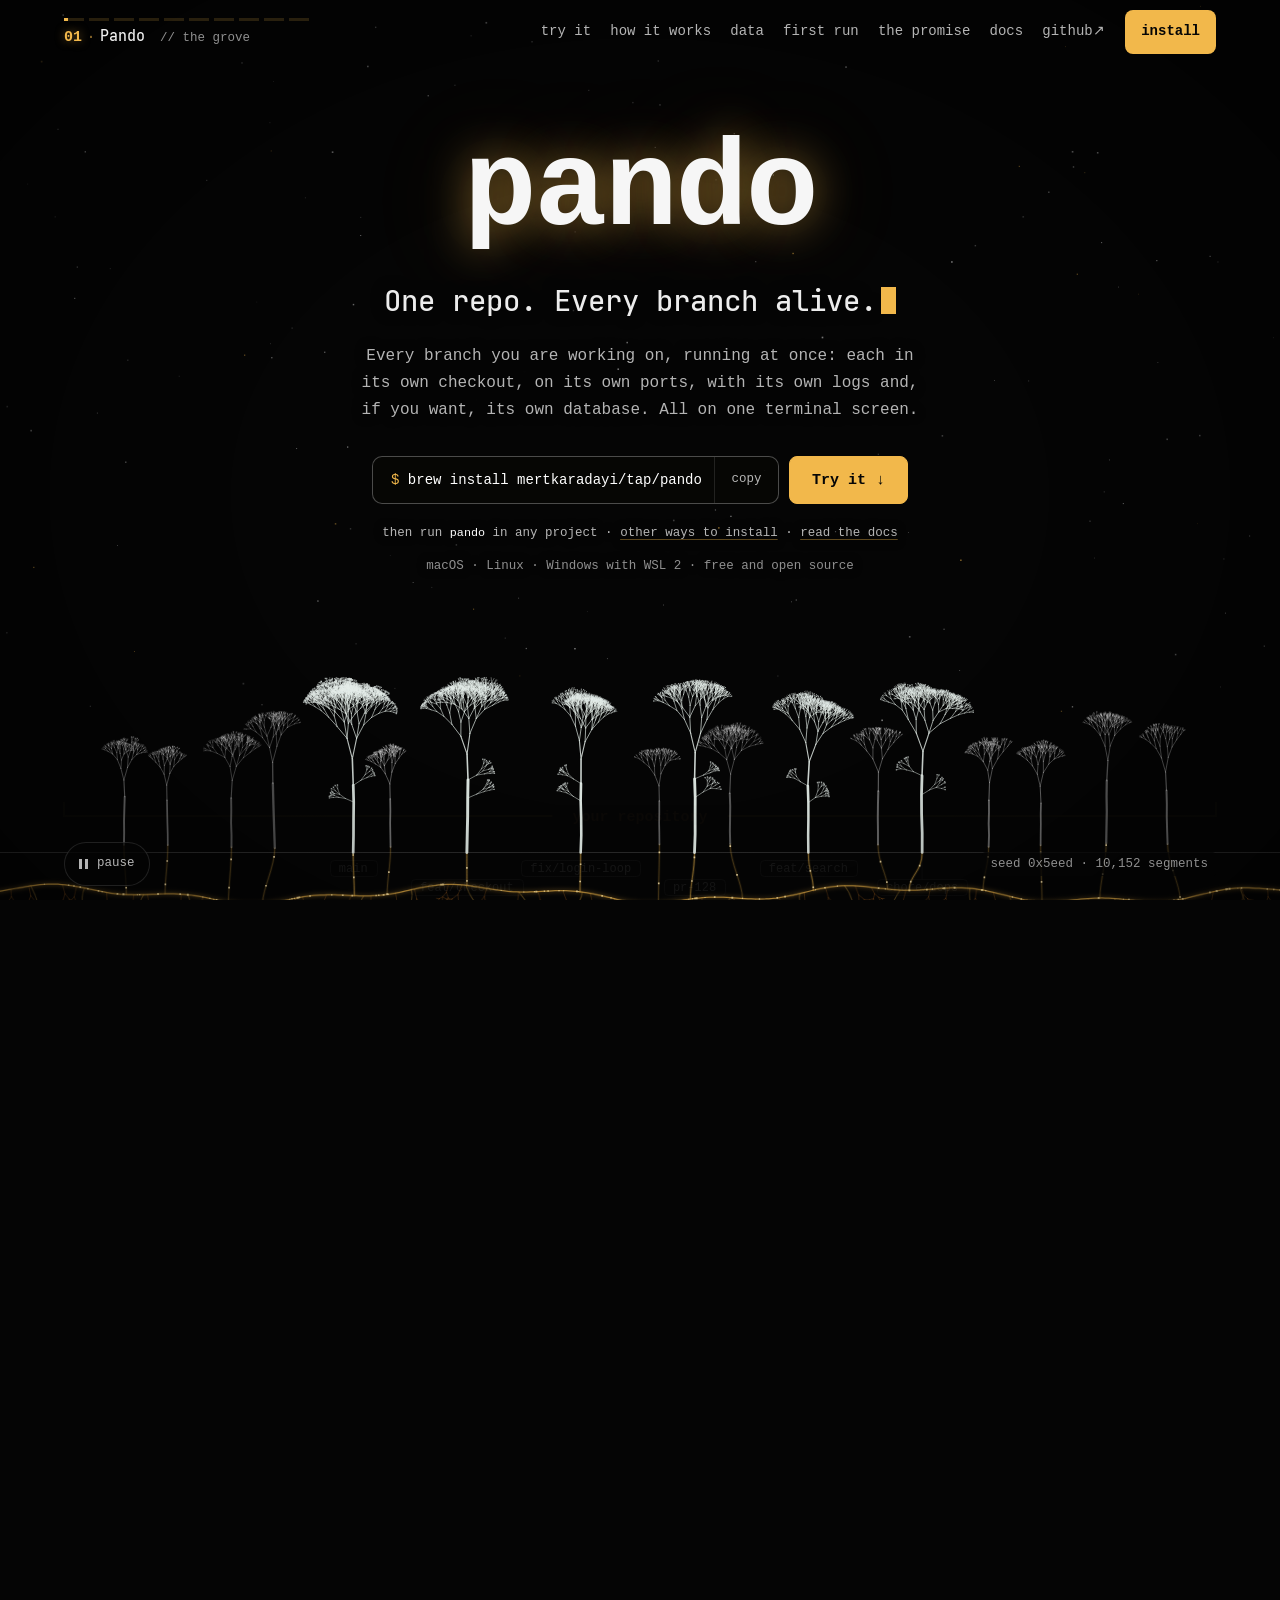
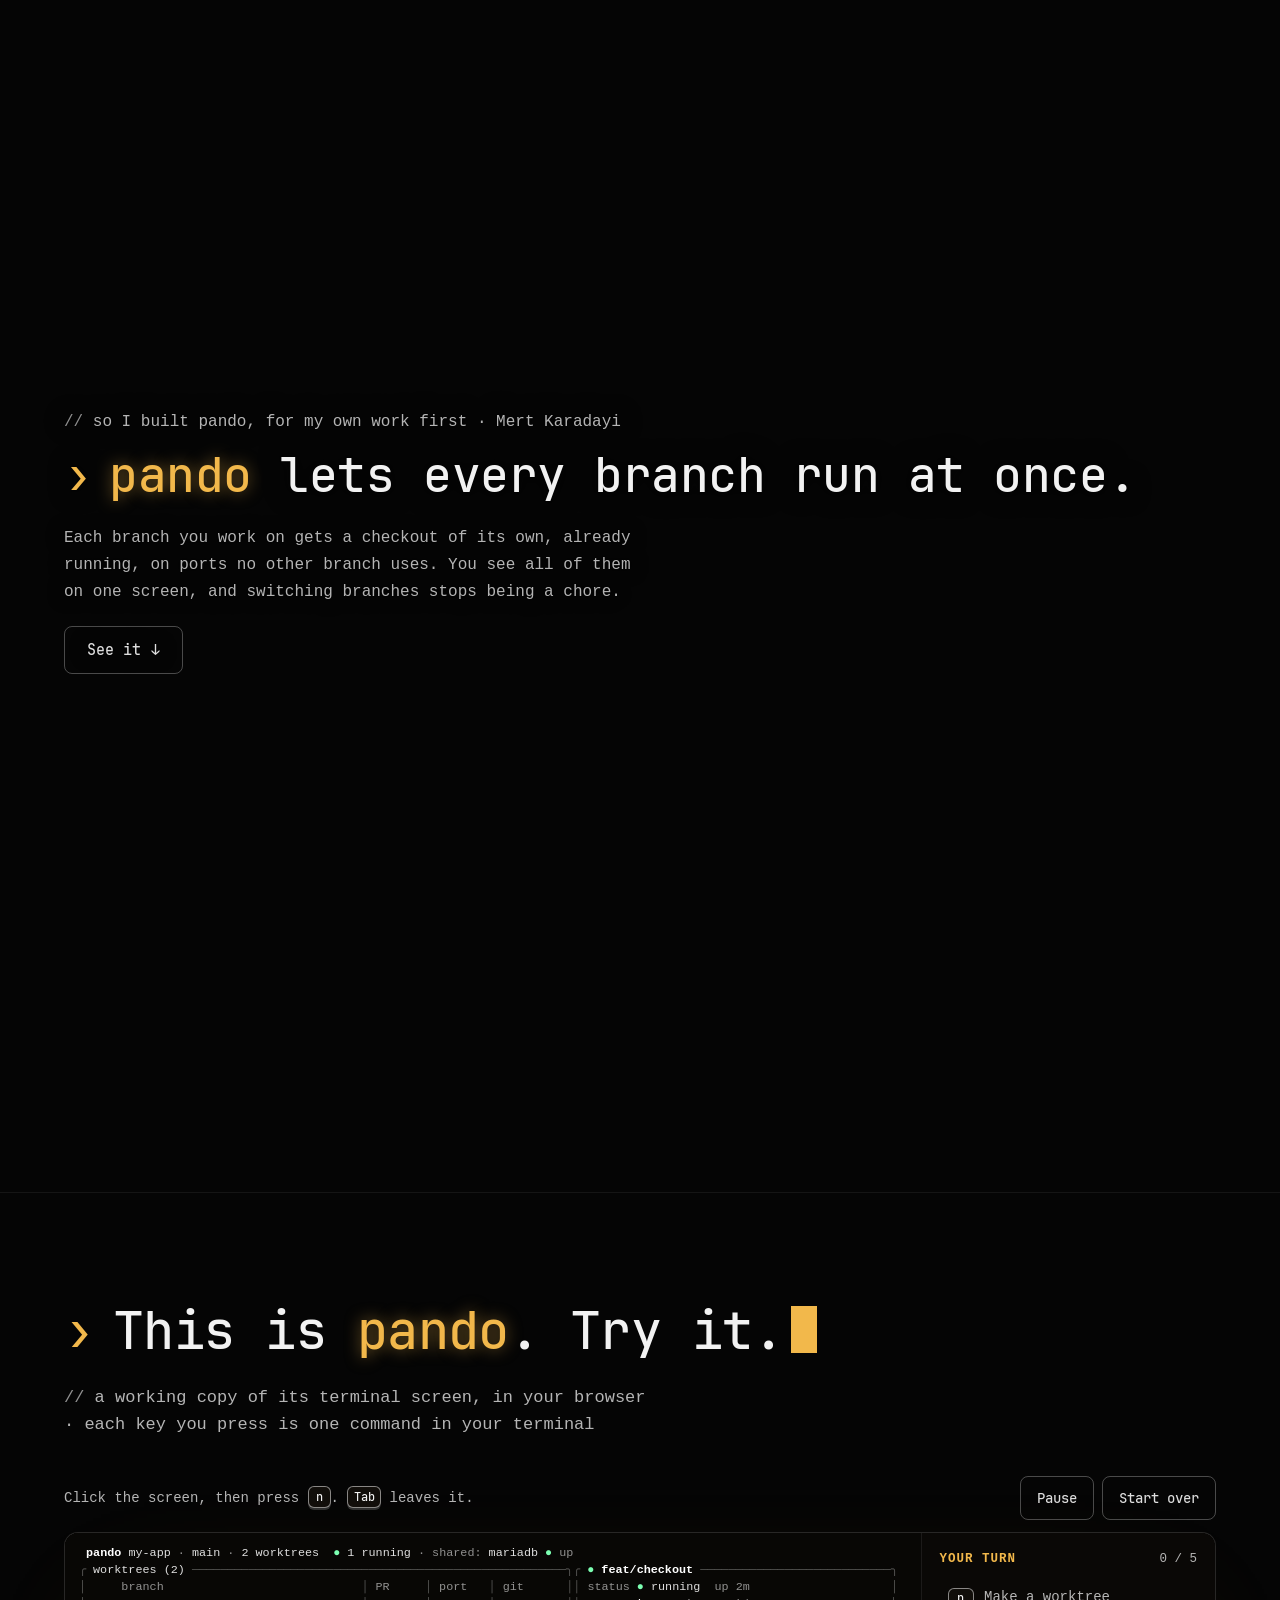
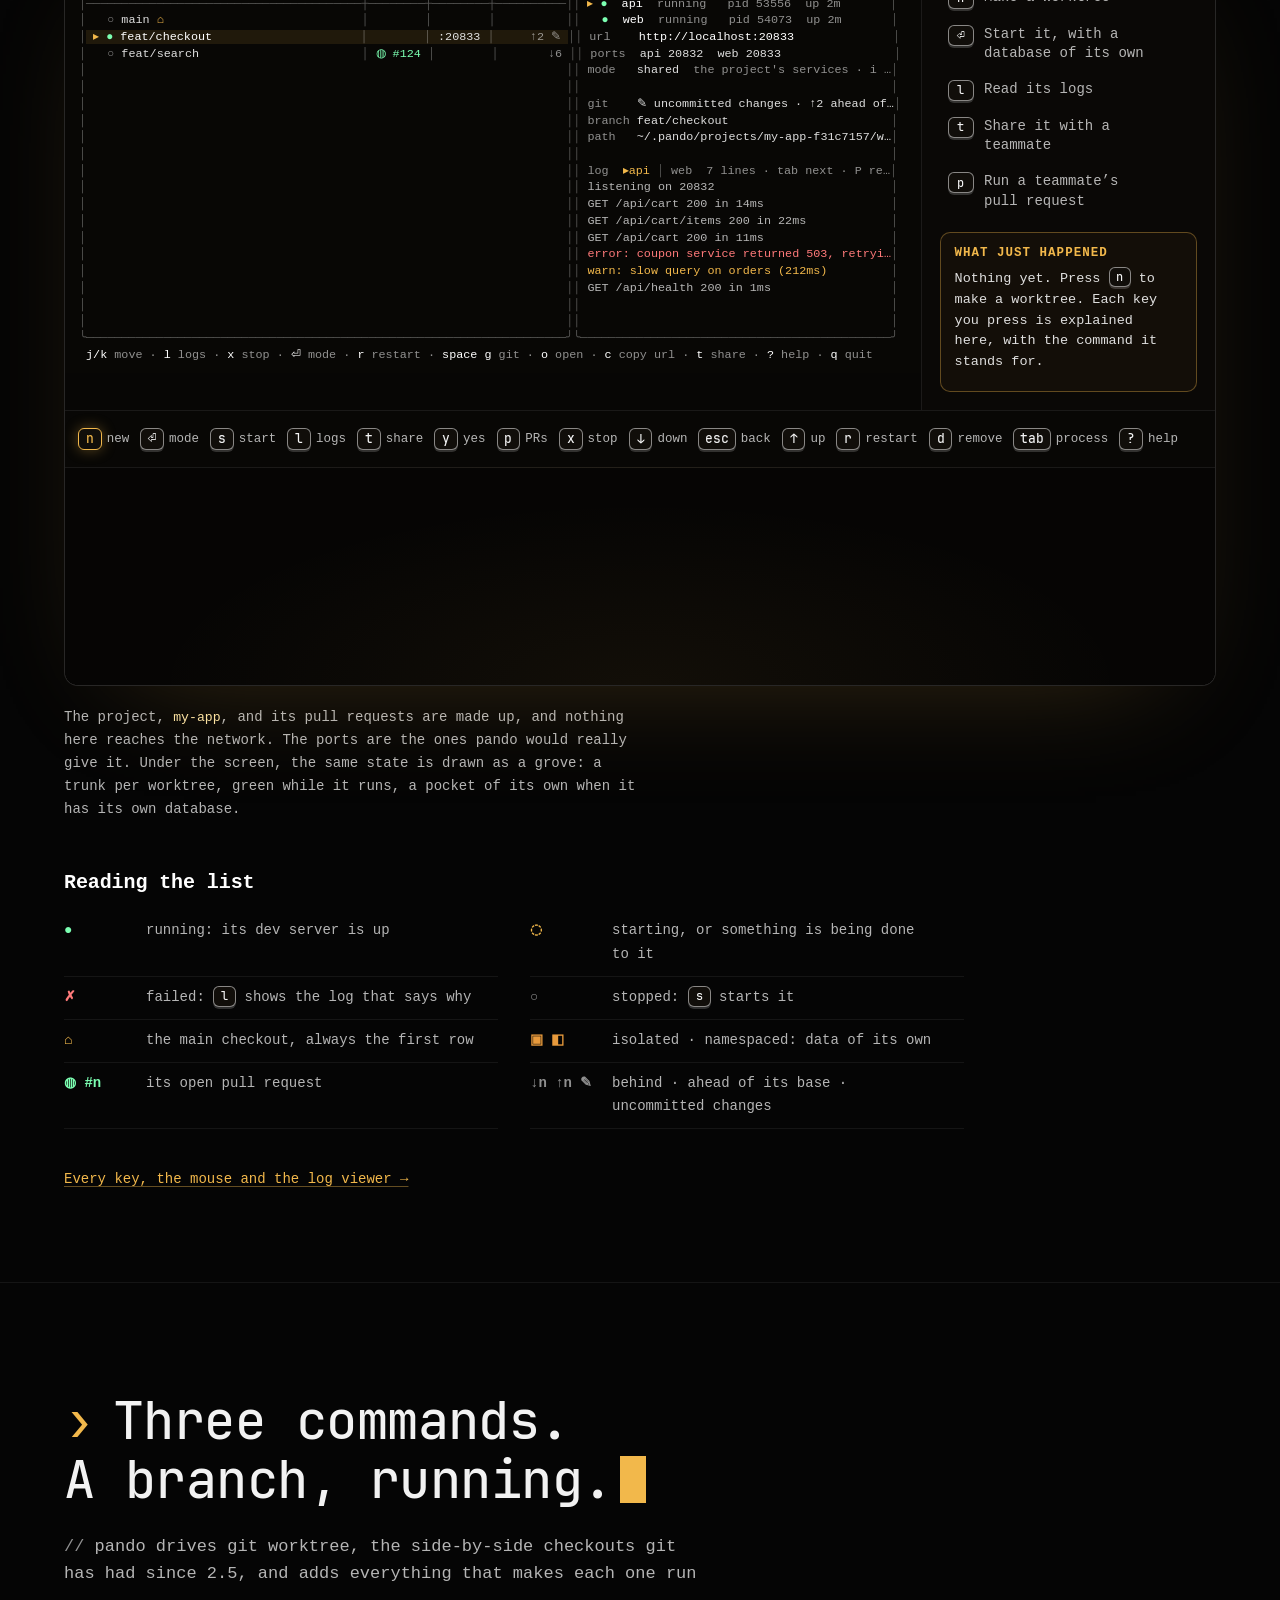
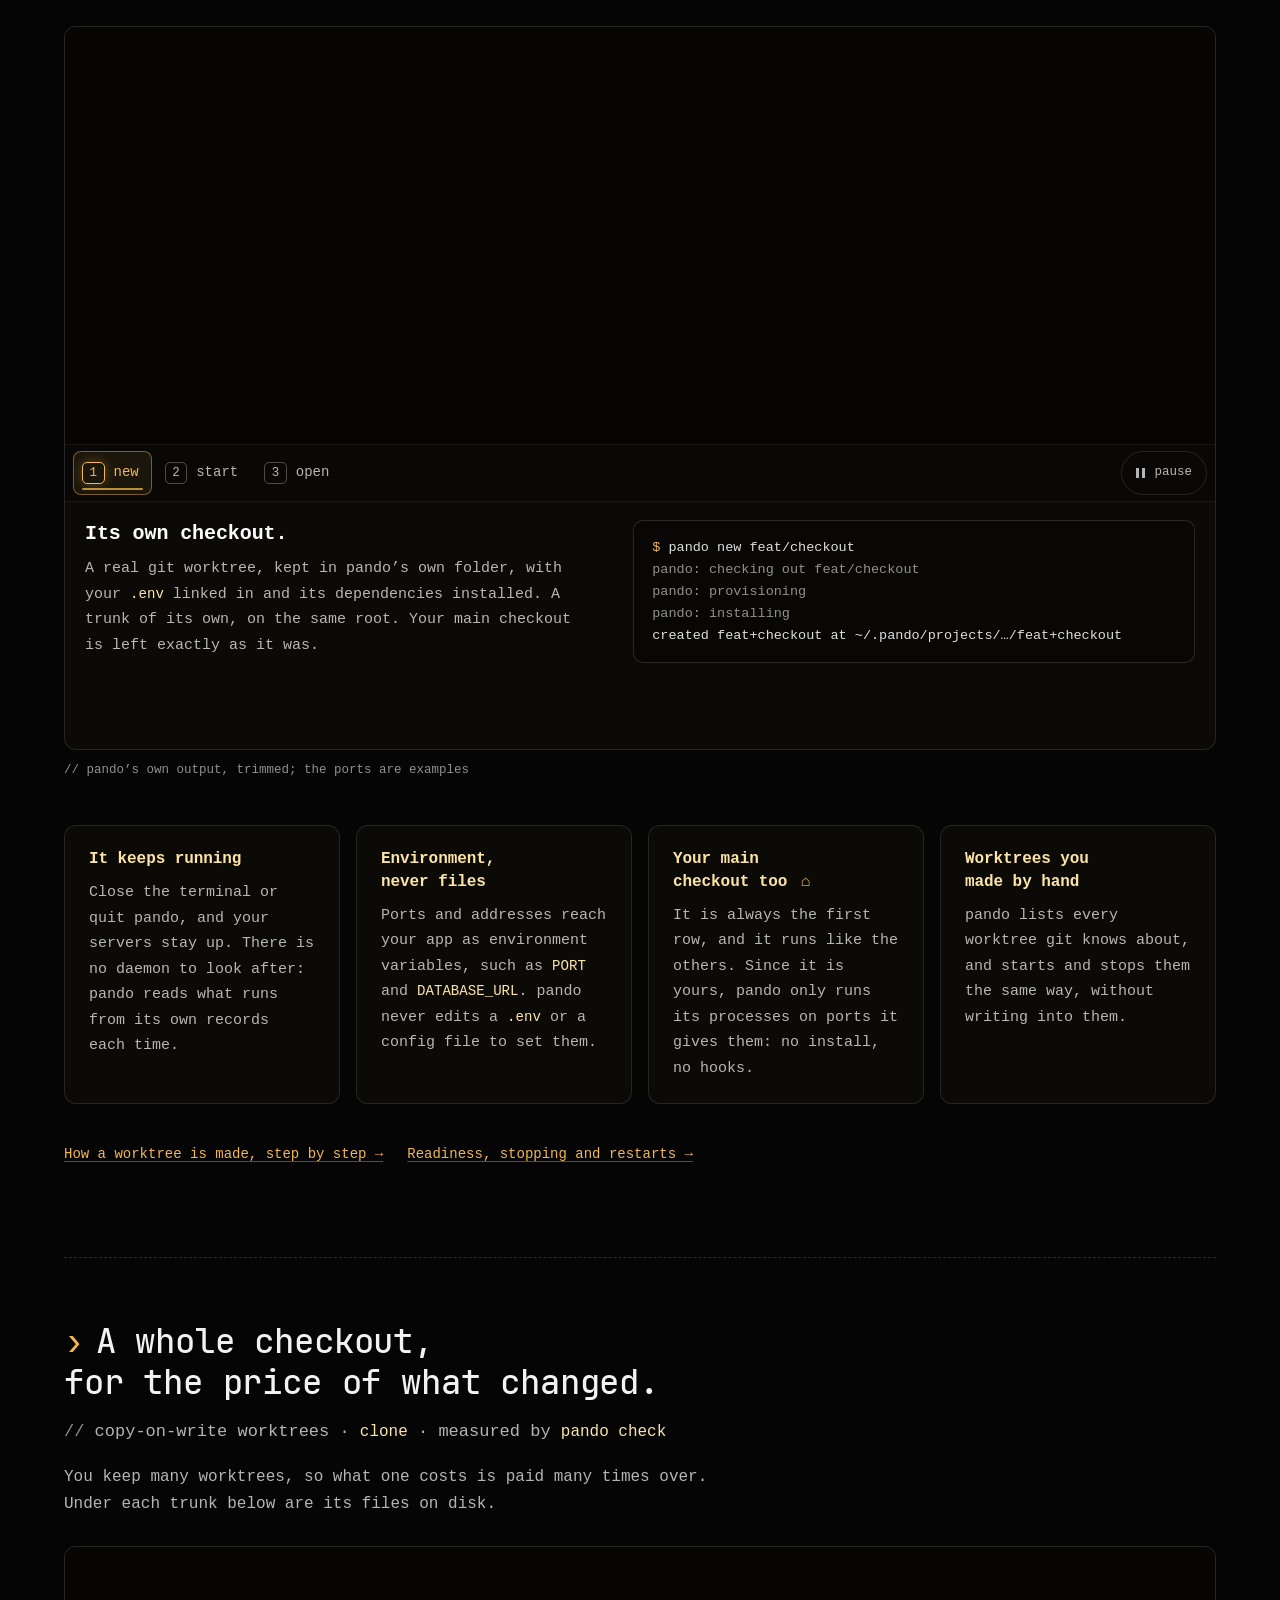
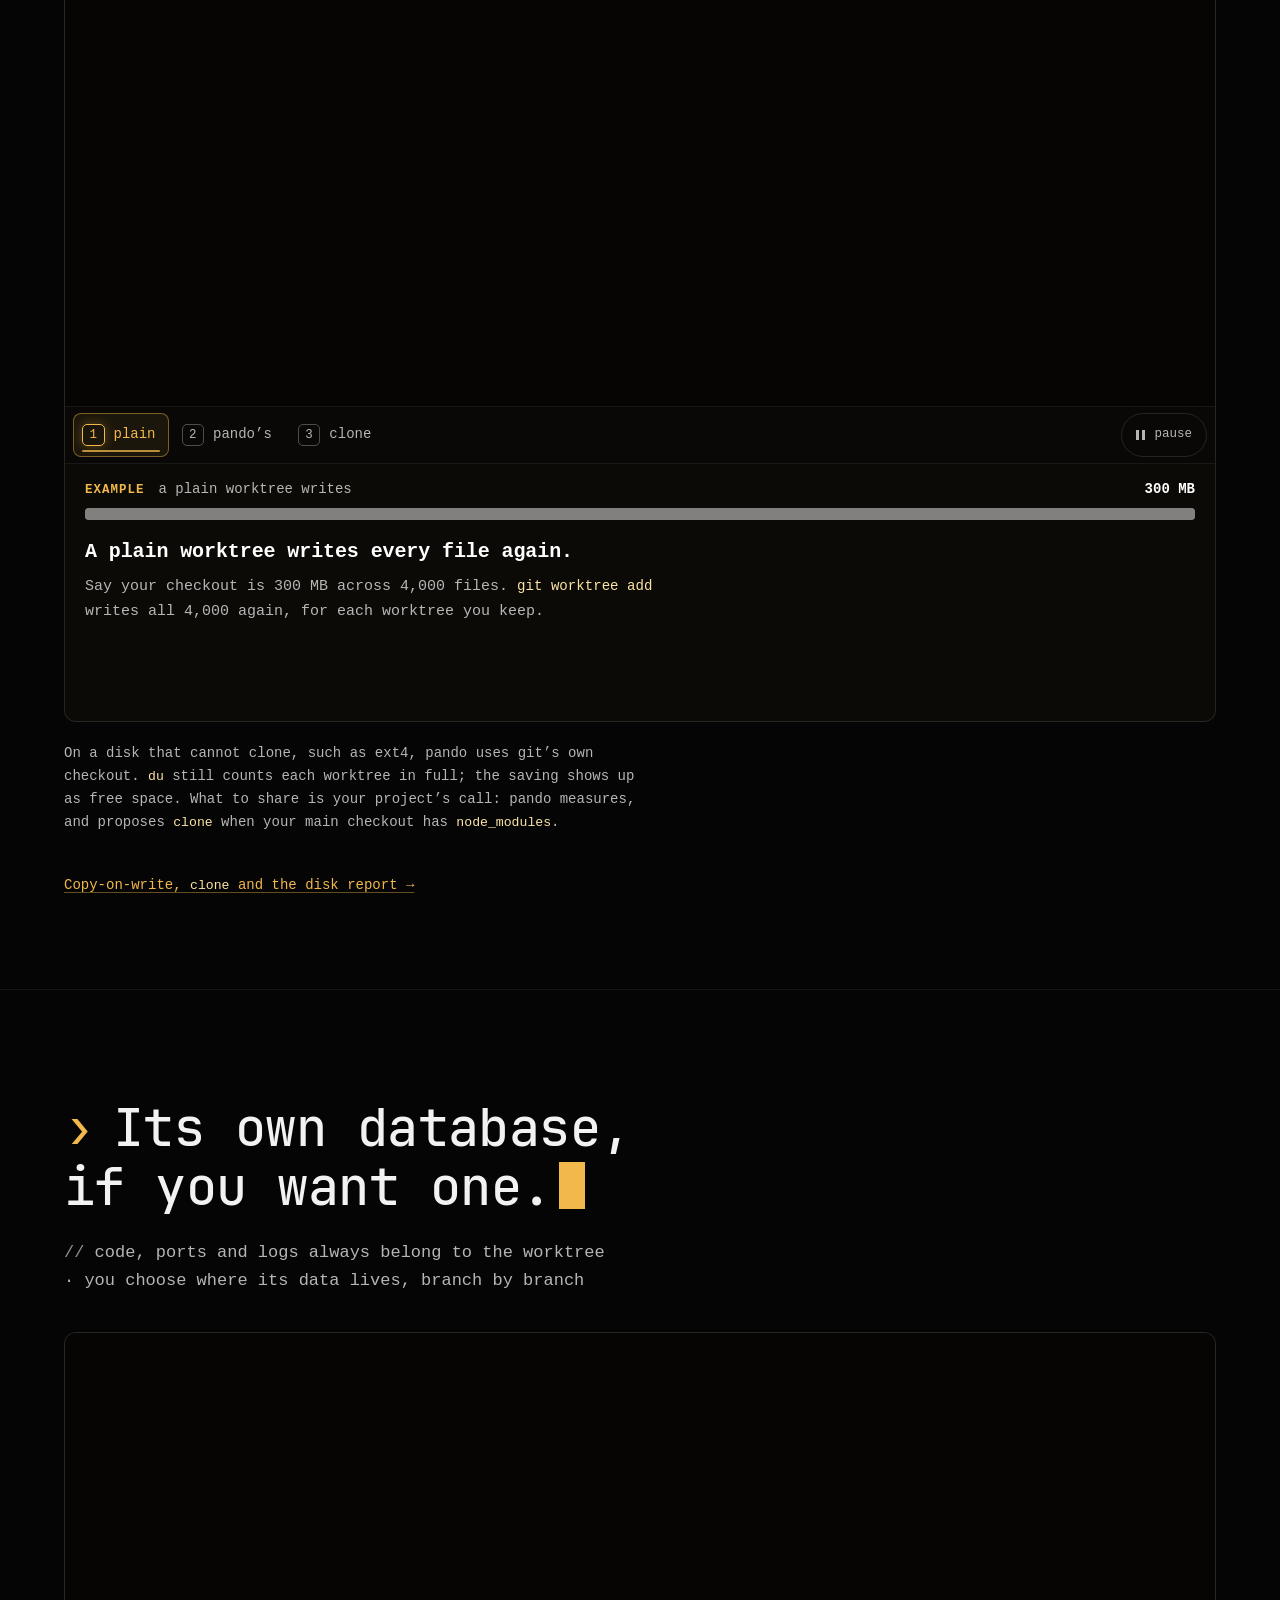
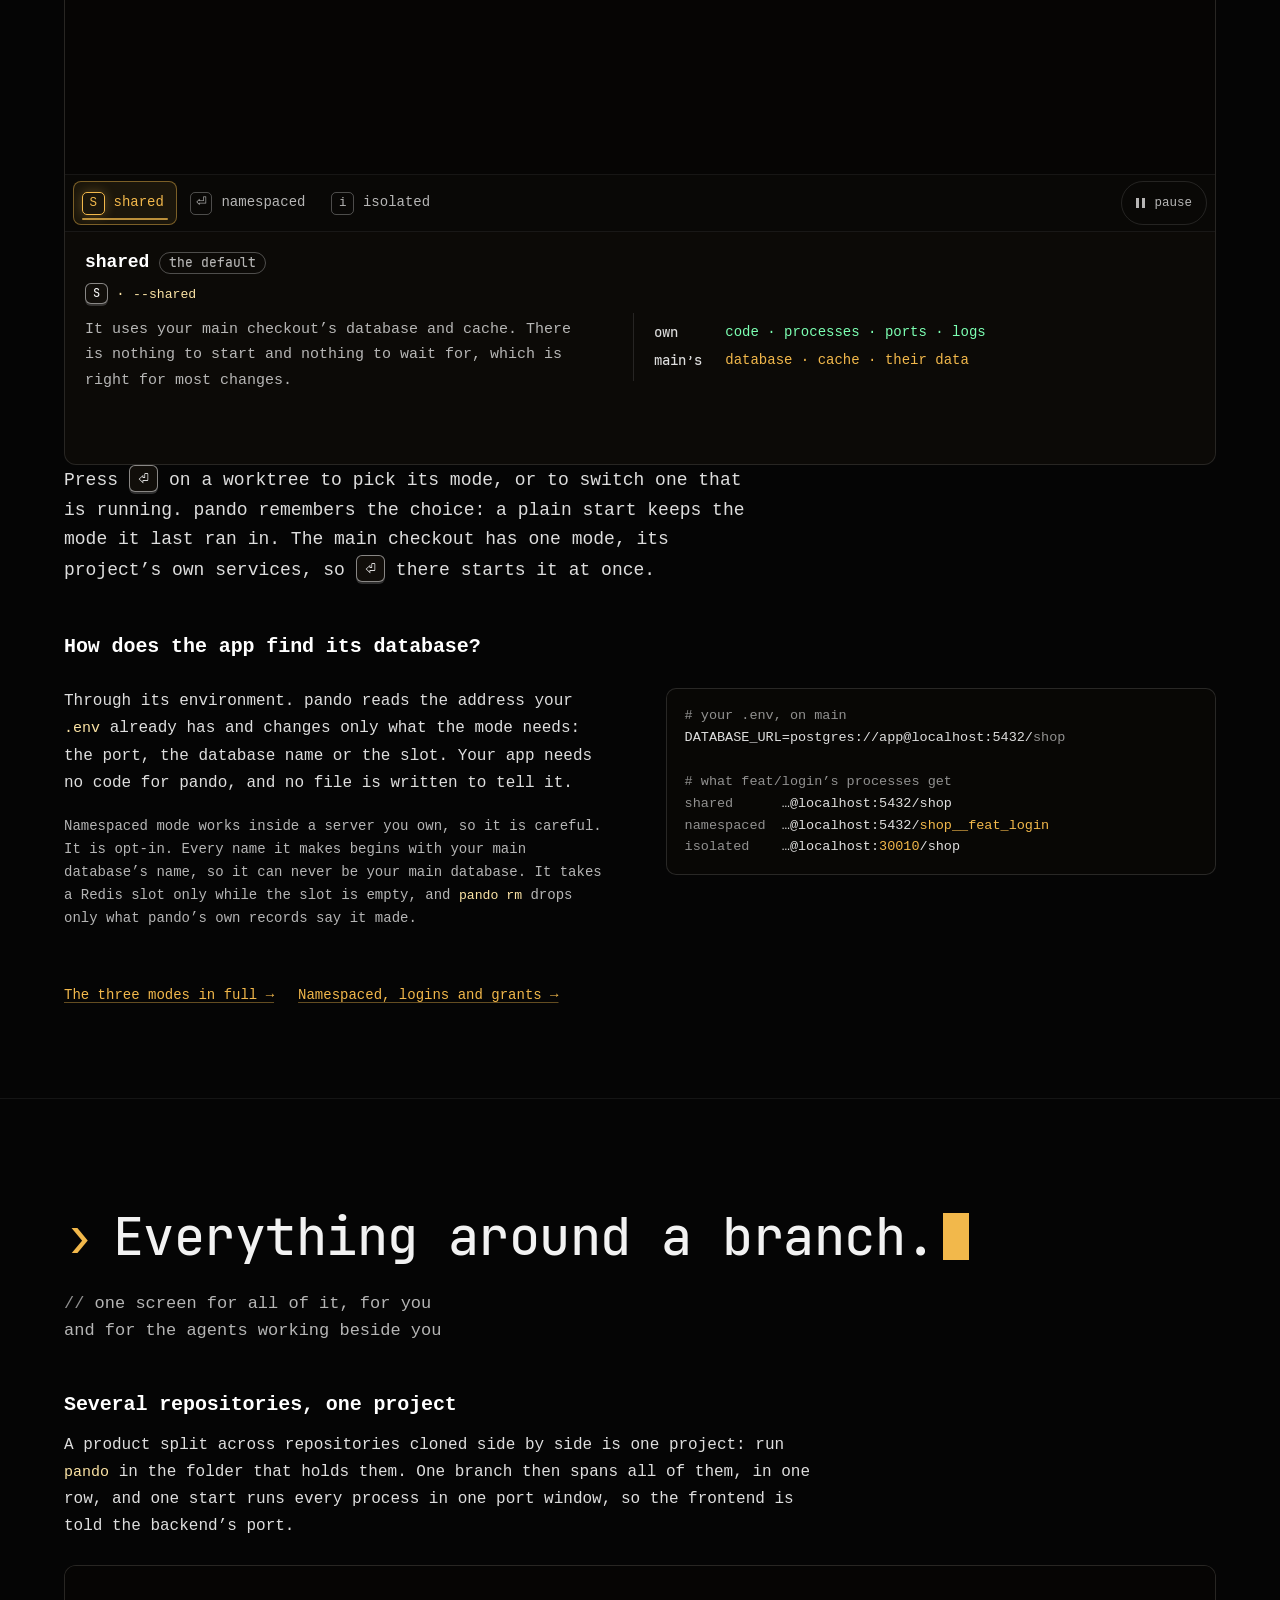
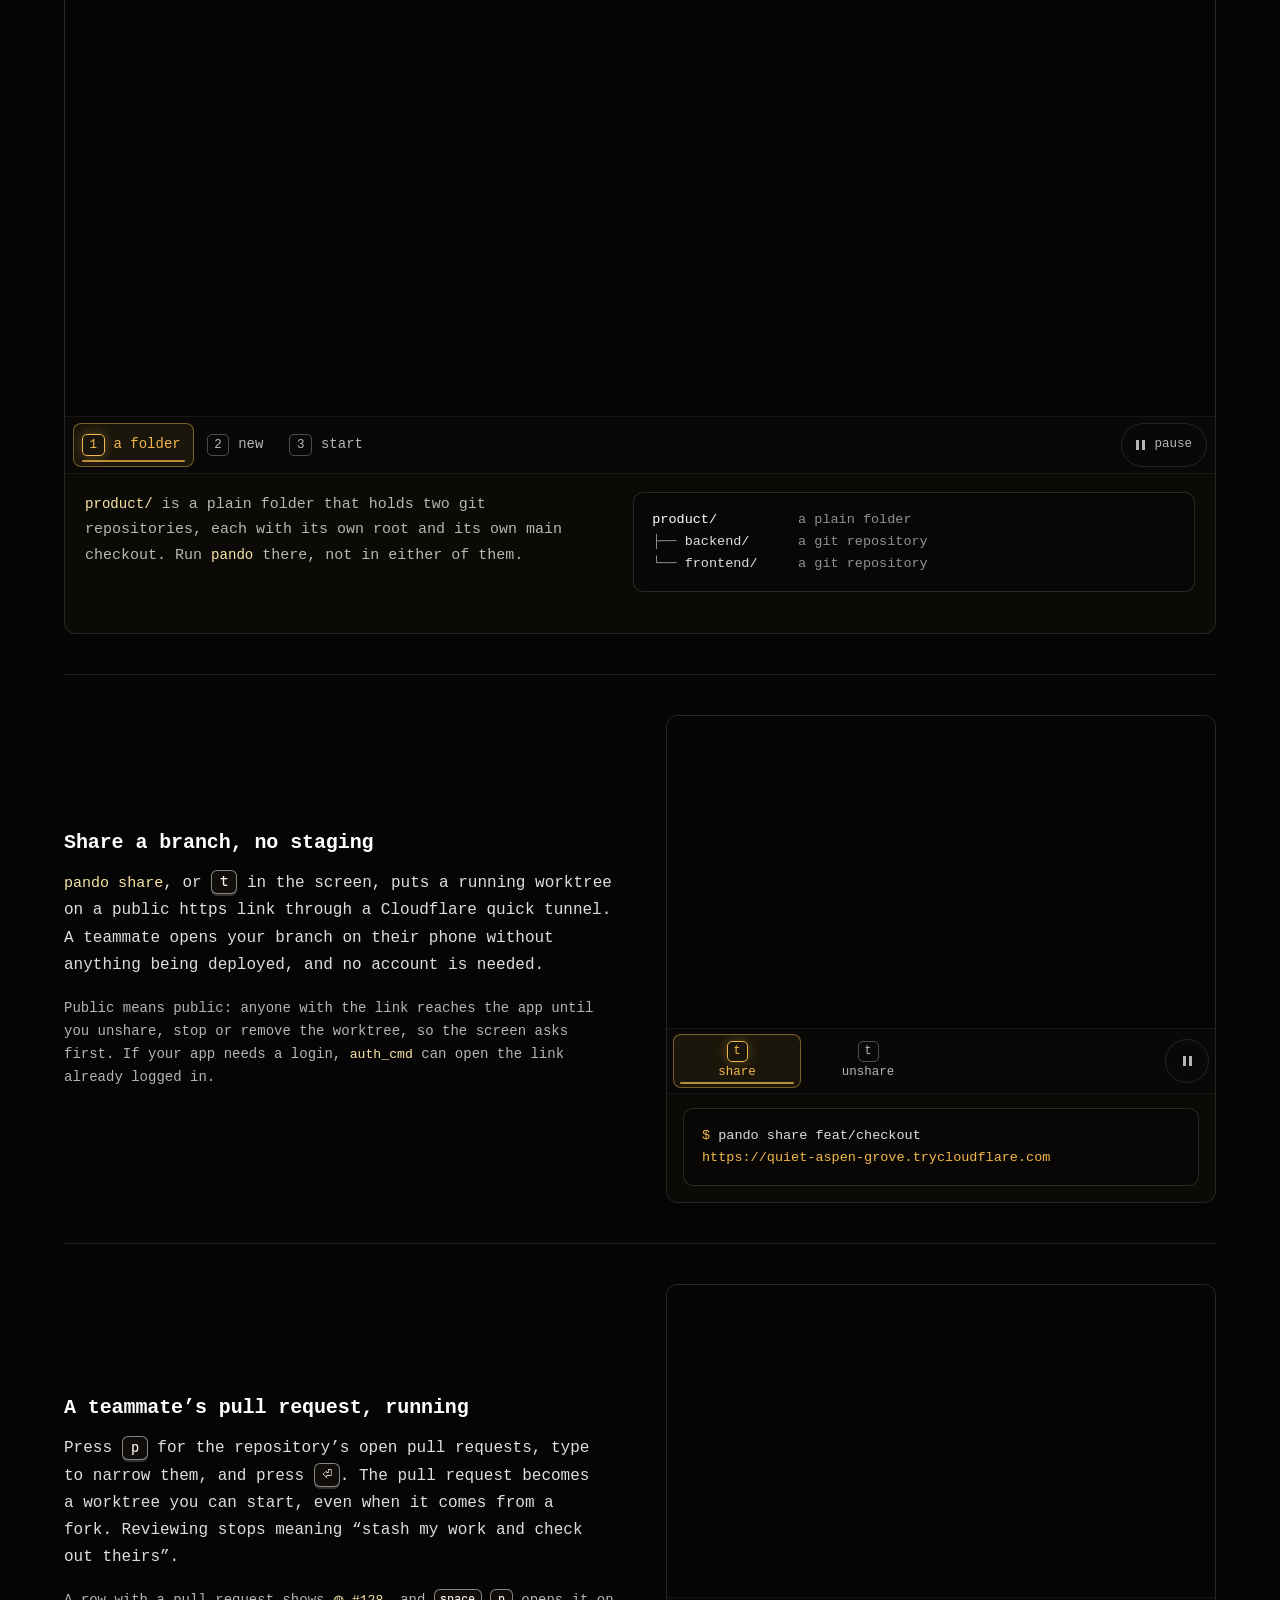
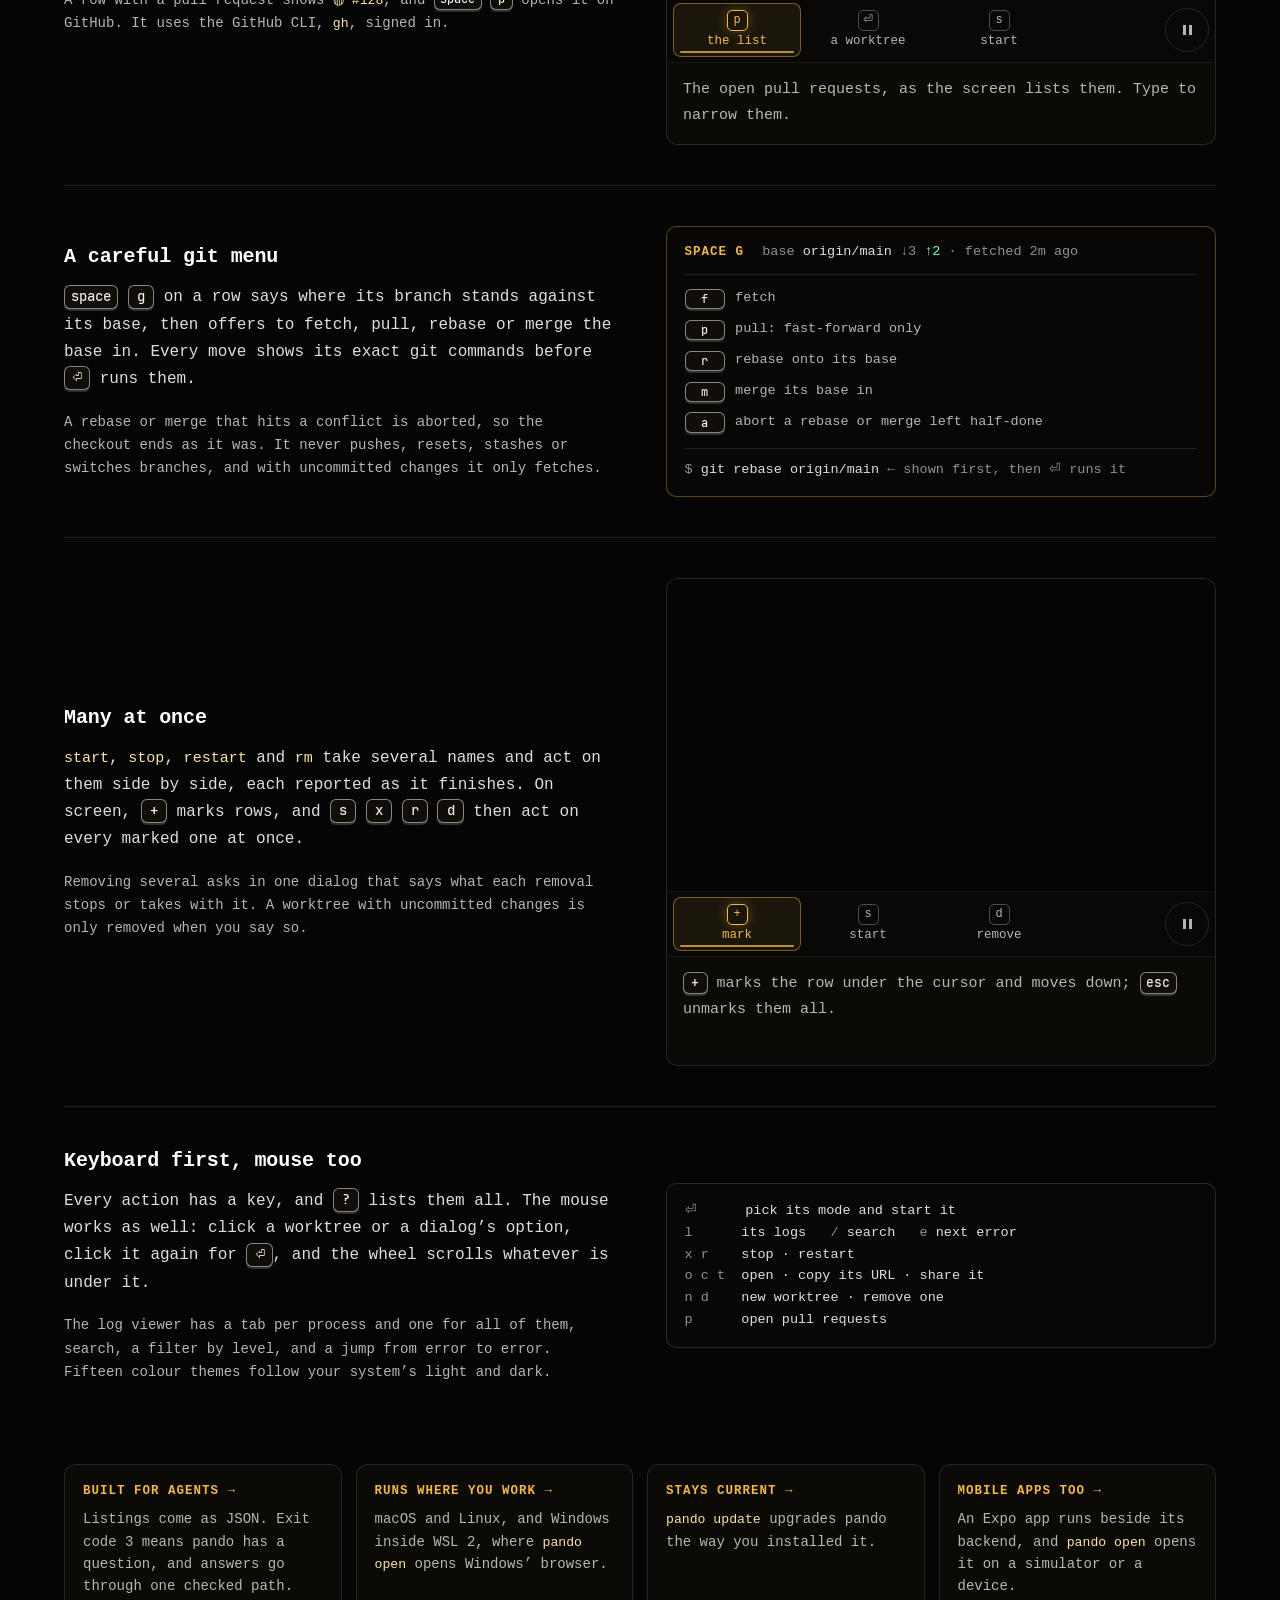
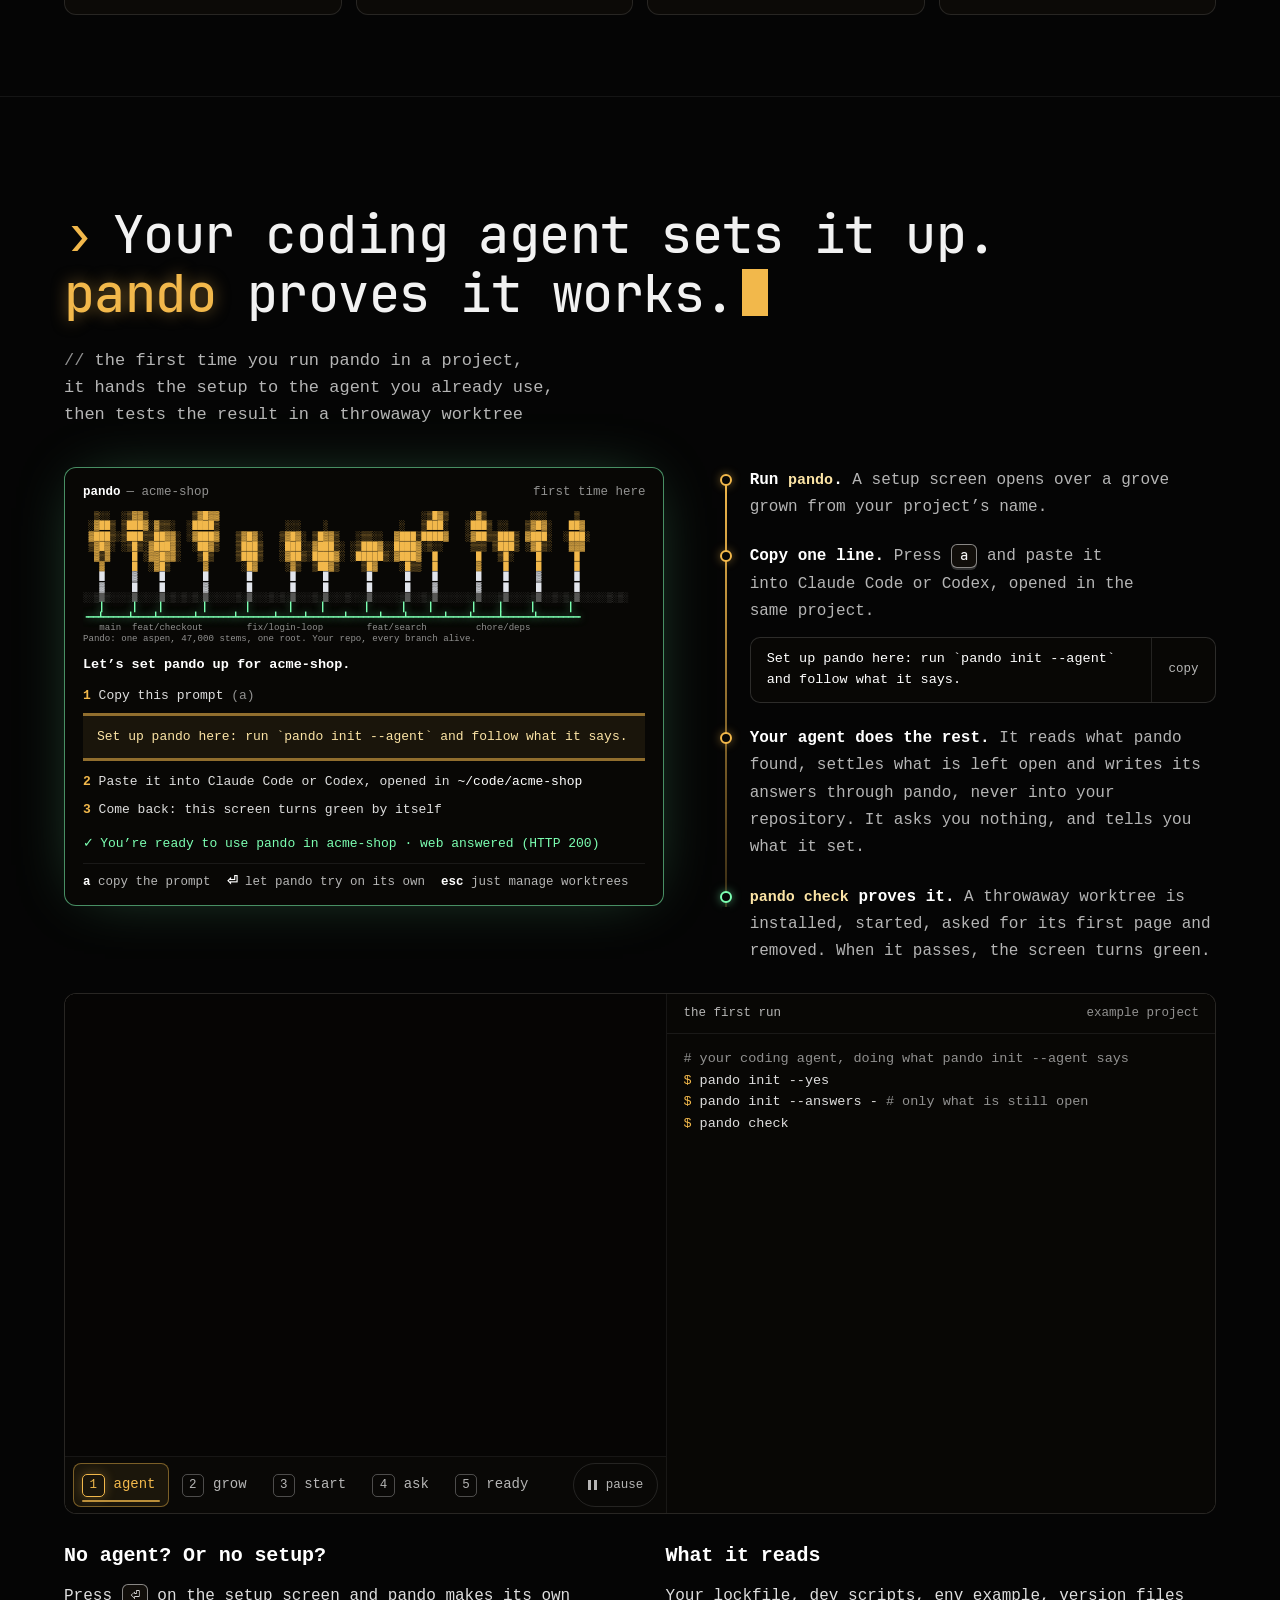
==== commit 1707cf27: "feat(site): the first run as a grove: your agent writes into ~/.pando beside it, then pando check gr" ====
--- a/site/index.html
+++ b/site/index.html
@@ -390,7 +390,7 @@
         <p><code>pando share</code>, or <kbd>t</kbd> in the screen, puts a running worktree on a public https link through a Cloudflare quick tunnel. A teammate opens your branch on their phone without anything being deployed, and no account is needed.</p>
         <p class="d">Public means public: anyone with the link reaches the app until you unshare, stop or remove the worktree, so the screen asks first. If your app needs a login, <code>auth_cmd</code> can open the link already logged in.</p>
       </div>
-<figure class="plate sm" data-plate="share" style="--ar: 1.5; --ar-m: 1.05" aria-label="feat/checkout runs on port 22809. pando share sends a beam up from its trunk to a public link, quiet-aspen-grove.trycloudflare.com, which a teammate opens on a phone. pando unshare takes the link down.">
+<figure class="plate sm" data-plate="share" data-still="0" style="--ar: 1.75; --ar-m: 1.05" aria-label="feat/checkout runs on port 22809. pando share sends a beam up from its trunk to a public link, quiet-aspen-grove.trycloudflare.com, which a teammate opens on a phone. pando unshare takes the link down.">
       <div class="plate-art"><canvas aria-hidden="true"></canvas></div>
       <div class="plate-ctl">
         <div class="plate-steps" role="group" aria-label="Show a step"><button type="button" class="ps" aria-pressed="true"><span class="ps-n" aria-hidden="true">t</span>share</button><button type="button" class="ps" aria-pressed="false"><span class="ps-n" aria-hidden="true">t</span>unshare</button></div>
@@ -409,7 +409,7 @@
         <p>Press <kbd>p</kbd> for the repository’s open pull requests, type to narrow them, and press <kbd>⏎</kbd>. The pull request becomes a worktree you can start, even when it comes from a fork. Reviewing stops meaning “stash my work and check out theirs”.</p>
         <p class="d">A row with a pull request shows <code>◍ #128</code>, and <kbd>space</kbd> <kbd>p</kbd> opens it on GitHub. It uses the GitHub CLI, <code>gh</code>, signed in.</p>
       </div>
-<figure class="plate sm" data-plate="prs" style="--ar: 1.5; --ar-m: 1.05" aria-label="Beside the main checkout, the repository's open pull requests hang in a list. Enter on #128 plants it as a young trunk, pr-128/cart-drawer, which starts like any other branch, on port 23417.">
+<figure class="plate sm" data-plate="prs" style="--ar: 1.75; --ar-m: 1.05" aria-label="Beside the main checkout, the repository's open pull requests hang in a list. Enter on #128 plants it as a young trunk, pr-128/cart-drawer, which starts like any other branch, on port 23417.">
       <div class="plate-art"><canvas aria-hidden="true"></canvas></div>
       <div class="plate-ctl">
         <div class="plate-steps" role="group" aria-label="Show a key"><button type="button" class="ps" aria-pressed="true"><span class="ps-n" aria-hidden="true">p</span>the list</button><button type="button" class="ps" aria-pressed="false"><span class="ps-n" aria-hidden="true">⏎</span>a worktree</button><button type="button" class="ps" aria-pressed="false"><span class="ps-n" aria-hidden="true">s</span>start</button></div>
@@ -446,7 +446,7 @@
         <p><code>start</code>, <code>stop</code>, <code>restart</code> and <code>rm</code> take several names and act on them side by side, each reported as it finishes. On screen, <kbd>+</kbd> marks rows, and <kbd>s</kbd> <kbd>x</kbd> <kbd>r</kbd> <kbd>d</kbd> then act on every marked one at once.</p>
         <p class="d">Removing several asks in one dialog that says what each removal stops or takes with it. A worktree with uncommitted changes is only removed when you say so.</p>
       </div>
-<figure class="plate sm" data-plate="many" style="--ar: 1.5; --ar-m: 1.05" aria-label="Five trunks. Plus marks three of them, feat/a, feat/b and fix/c. s starts all three at once, each turning green as it finishes. d removes the three, and they go back into the root while the others stay.">
+<figure class="plate sm" data-plate="many" data-still="1" style="--ar: 1.75; --ar-m: 1.05" aria-label="Five trunks. Plus marks three of them, feat/a, feat/b and fix/c. s starts all three at once, each turning green as it finishes. d removes the three, and they go back into the root while the others stay.">
       <div class="plate-art"><canvas aria-hidden="true"></canvas></div>
       <div class="plate-ctl">
         <div class="plate-steps" role="group" aria-label="Show a key"><button type="button" class="ps" aria-pressed="true"><span class="ps-n" aria-hidden="true">+</span>mark</button><button type="button" class="ps" aria-pressed="false"><span class="ps-n" aria-hidden="true">s</span>start</button><button type="button" class="ps" aria-pressed="false"><span class="ps-n" aria-hidden="true">d</span>remove</button></div>
@@ -525,24 +525,27 @@
       </div>
     </div>
 
+    <figure class="plate side check" data-plate="check" style="--ar: 2.3; --ar-m: 1.05; --ar-side: 1.3" aria-label="The first run on an example project, acme-shop. Your coding agent writes its answers into ~/.pando, beside the grove, and the repository stays untouched. Then pando check grows a throwaway trunk with no branch at commit a1b2c3d, installs it, starts api and web, asks web for its first page and gets HTTP 200, removes the trunk, and acme-shop is ready.">
+      <div class="plate-art"><canvas aria-hidden="true"></canvas></div>
+      <div class="plate-ctl">
+        <div class="plate-steps" role="group" aria-label="Show a step of the first run"><button type="button" class="ps" aria-pressed="true"><span class="ps-n" aria-hidden="true">1</span>agent</button><button type="button" class="ps" aria-pressed="false"><span class="ps-n" aria-hidden="true">2</span>grow</button><button type="button" class="ps" aria-pressed="false"><span class="ps-n" aria-hidden="true">3</span>start</button><button type="button" class="ps" aria-pressed="false"><span class="ps-n" aria-hidden="true">4</span>ask</button><button type="button" class="ps" aria-pressed="false"><span class="ps-n" aria-hidden="true">5</span>ready</button></div>
+        <button type="button" class="plate-play" hidden><span class="ico" aria-hidden="true"></span><span class="lbl">play</span></button>
+      </div>
+      <figcaption class="plate-says log">
+        <p class="log-h"><span class="grow">the first run</span><span>example project</span></p>
+<pre class="hang h7"><span class="l c" data-ph="0"># your coding agent, doing what pando init --agent says</span><span class="l" data-ph="0"><span class="p">$</span> pando init --yes</span><span class="l" data-ph="0"><span class="p">$</span> pando init --answers - <span class="c"># only what is still open</span></span><span class="l" data-ph="0"><span class="p">$</span> pando check</span><span class="l d" data-ph="1">pando: testing acme-shop's setup at a1b2c3d (origin/main), in a throwaway worktree (no branch)</span><span class="l d" data-ph="2">pando: installing</span><span class="l d" data-ph="2">pando: starting api, web</span><span class="l d" data-ph="2">pando: waiting for api, web to be ready</span><span class="l d" data-ph="3">pando: asking web for its first page on :29849</span><span class="l d" data-ph="3">pando: installed 14.2s · api ready :29848 · web ready :29849 (HTTP 200)</span><span class="l d" data-ph="3">pando: a worktree holds node_modules 480 MB (the main checkout has one: `clone` could share it) — how to judge it: "What a worktree costs on disk" in `pando init <span class="nw">--agent</span> <span class="nw">--reference</span> brief`</span><span class="l d" data-ph="4">pando: removed the test worktree; nothing left behind</span><span class="l h2" data-ph="4"><span class="gr">✓</span> acme-shop is ready: `pando` opens it</span></pre>
+      </figcaption>
+    </figure>
+
     <div class="split">
       <div>
         <h3 data-beat="no agent">No agent? Or no setup?</h3>
         <p>Press <kbd>⏎</kbd> on the setup screen and pando makes its own guess, tested by the same check. Press <kbd>esc</kbd> to skip setup and only manage worktrees; nothing waits on it.</p>
+      </div>
+      <div>
         <h3 data-beat="what it reads">What it reads</h3>
         <p>Your lockfile, dev scripts, env example, version files and compose file. It knows Next.js, Vite, Nuxt, Astro, Angular, Expo, Django, Rails, Phoenix and Laravel, as well as plain Node, Go and Rust projects. Every decision lands in <code>~/.pando</code>, with its reason, and you can edit any of it.</p>
       </div>
-      <figure class="plate sm check" data-plate="check" style="--ar: 1.55; --ar-m: 1.05" aria-label="pando check on an example project, acme-shop: a throwaway trunk with no branch grows beside the main checkout at commit a1b2c3d, installs, starts api and web, is asked for its first page and answers HTTP 200, then goes back into the root, and acme-shop is ready.">
-      <div class="plate-art"><canvas aria-hidden="true"></canvas></div>
-      <div class="plate-ctl">
-        <div class="plate-steps" role="group" aria-label="Show a step of the check"><button type="button" class="ps" aria-pressed="true"><span class="ps-n" aria-hidden="true">1</span>grow</button><button type="button" class="ps" aria-pressed="false"><span class="ps-n" aria-hidden="true">2</span>install</button><button type="button" class="ps" aria-pressed="false"><span class="ps-n" aria-hidden="true">3</span>answer</button><button type="button" class="ps" aria-pressed="false"><span class="ps-n" aria-hidden="true">4</span>remove</button></div>
-        <button type="button" class="plate-play" hidden><span class="ico" aria-hidden="true"></span><span class="lbl">play</span></button>
-      </div>
-      <figcaption class="plate-says log">
-        <p class="log-h"><span class="grow">pando check</span><span>example project</span></p>
-<pre class="hang h7"><span class="l d" data-ph="0">pando: testing acme-shop's setup at a1b2c3d (origin/main), in a throwaway worktree (no branch)</span><span class="l d" data-ph="1">pando: installing</span><span class="l d" data-ph="1">pando: starting api, web</span><span class="l d" data-ph="1">pando: waiting for api, web to be ready</span><span class="l d" data-ph="2">pando: asking web for its first page on :29849</span><span class="l d" data-ph="2">pando: installed 14.2s · api ready :29848 · web ready :29849 (HTTP 200)</span><span class="l d" data-ph="2">pando: a worktree holds node_modules 480 MB (the main checkout has one: `clone` could share it) — how to judge it: "What a worktree costs on disk" in `pando init <span class="nw">--agent</span> <span class="nw">--reference</span> brief`</span><span class="l d" data-ph="3">pando: removed the test worktree; nothing left behind</span><span class="l h2" data-ph="3"><span class="gr">✓</span> acme-shop is ready: `pando` opens it</span></pre>
-      </figcaption>
-    </figure>
     </div>
     <p class="more"><a href="docs.html#first-run">How the first run works →</a> <a href="docs.html#config">Setup and <code>pando.toml</code> →</a> <a href="docs.html#agents">For agents: JSON and exit codes →</a></p>
   </div>
--- a/site/assets/site.css
+++ b/site/assets/site.css
@@ -547,7 +547,7 @@
    The art on top, the steps under it, and what the step says below. The
    says of every step share one cell, so changing step never moves the page;
    without JavaScript they read as a list and the art is gone. */
-.plate { margin: 28px 0 0; background: var(--panel); border: 1px solid var(--line); border-radius: 12px; overflow: hidden; min-width: 0; }
+.plate { container: plate / inline-size; margin: 28px 0 0; background: var(--panel); border: 1px solid var(--line); border-radius: 12px; overflow: hidden; min-width: 0; }
 .plate-art { position: relative; aspect-ratio: var(--ar, 2.4); background: #060504; border-bottom: 1px solid rgba(236, 236, 236, 0.07); }
 .plate-art canvas { position: absolute; inset: 0; width: 100%; height: 100%; }
 html:not(.js) .plate-art, html:not(.js) .plate-ctl, html:not(.js) .plate-meter { display: none; }
@@ -595,12 +595,19 @@
 .plate.sm .plate-says { padding: 14px 16px 16px; }
 .plate.sm .say p { margin: 0; }
 /* pando check: the transcript prints as the check goes; lines not reached yet keep their room */
-.plate-says.log { padding: 0; background: var(--term); }
+.plate-says.log { padding: 0; background: var(--term); align-content: start; }
 .log-h { display: flex; gap: 10px; margin: 0; max-width: none; padding: 9px 16px; border-bottom: 1px solid rgba(236, 236, 236, 0.08); color: var(--dim); font-size: var(--t-xs); }
 .log-h .grow { flex: 1; color: var(--fg-2); }
 .log pre { margin: 0; padding: 14px 16px 16px; font-size: var(--t-code); line-height: 1.6; }
 .js .log .l.off { visibility: hidden; }
 .feature > .plate { margin: 0; }
+/* the first run, on a wide screen: the grove and its steps beside the transcript */
+@media (min-width: 1069px) {
+  .plate.side { display: grid; grid-template-columns: minmax(0, 1.1fr) minmax(0, 1fr); grid-template-rows: auto minmax(0, 1fr); }
+  .plate.side .plate-art { grid-column: 1; grid-row: 1; aspect-ratio: var(--ar-side, 1.3); border-right: 1px solid rgba(236, 236, 236, 0.07); }
+  .plate.side .plate-ctl { grid-column: 1; grid-row: 2; align-self: stretch; align-items: flex-start; border-bottom: 0; border-right: 1px solid rgba(236, 236, 236, 0.07); }
+  .plate.side .plate-says { grid-column: 2; grid-row: 1 / span 2; }
+}
 .feature.wide { grid-template-columns: minmax(0, 1fr); align-items: start; }
 .feature.wide .f-text p { max-width: 78ch; }
 .feature.wide > .plate { margin-top: 4px; }
@@ -739,11 +746,12 @@
   pre.code { padding: 14px 14px; }
   .foot { flex-direction: column; align-items: flex-start; }
 }
-/* a phone: the steps are tabs, a key over its word, and play is its icon */
-@media (max-width: 520px) {
+/* a narrow plate (a phone, a half column): the steps are tabs, a key
+   over its word, and play is its icon */
+@container plate (max-width: 600px) {
   .plate-ctl { padding: 5px 6px; gap: 6px; }
   .plate-steps { flex-wrap: nowrap; gap: 3px; }
-  .ps { flex: 1 1 auto; flex-direction: column; justify-content: center; gap: 4px; min-height: 54px; padding: 4px 4px 7px; font-size: 12.5px; line-height: 1.1; }
+  .ps { flex: 1 1 0; max-width: 128px; flex-direction: column; justify-content: center; gap: 4px; min-height: 54px; padding: 4px 4px 7px; font-size: 12.5px; line-height: 1.1; }
   .ps-n { min-width: 1.75em; height: 1.75em; font-size: 12px; }
   .ps::after { left: 6px; right: 6px; bottom: 3px; }
   .plate-play { width: 44px; padding: 0; justify-content: center; }
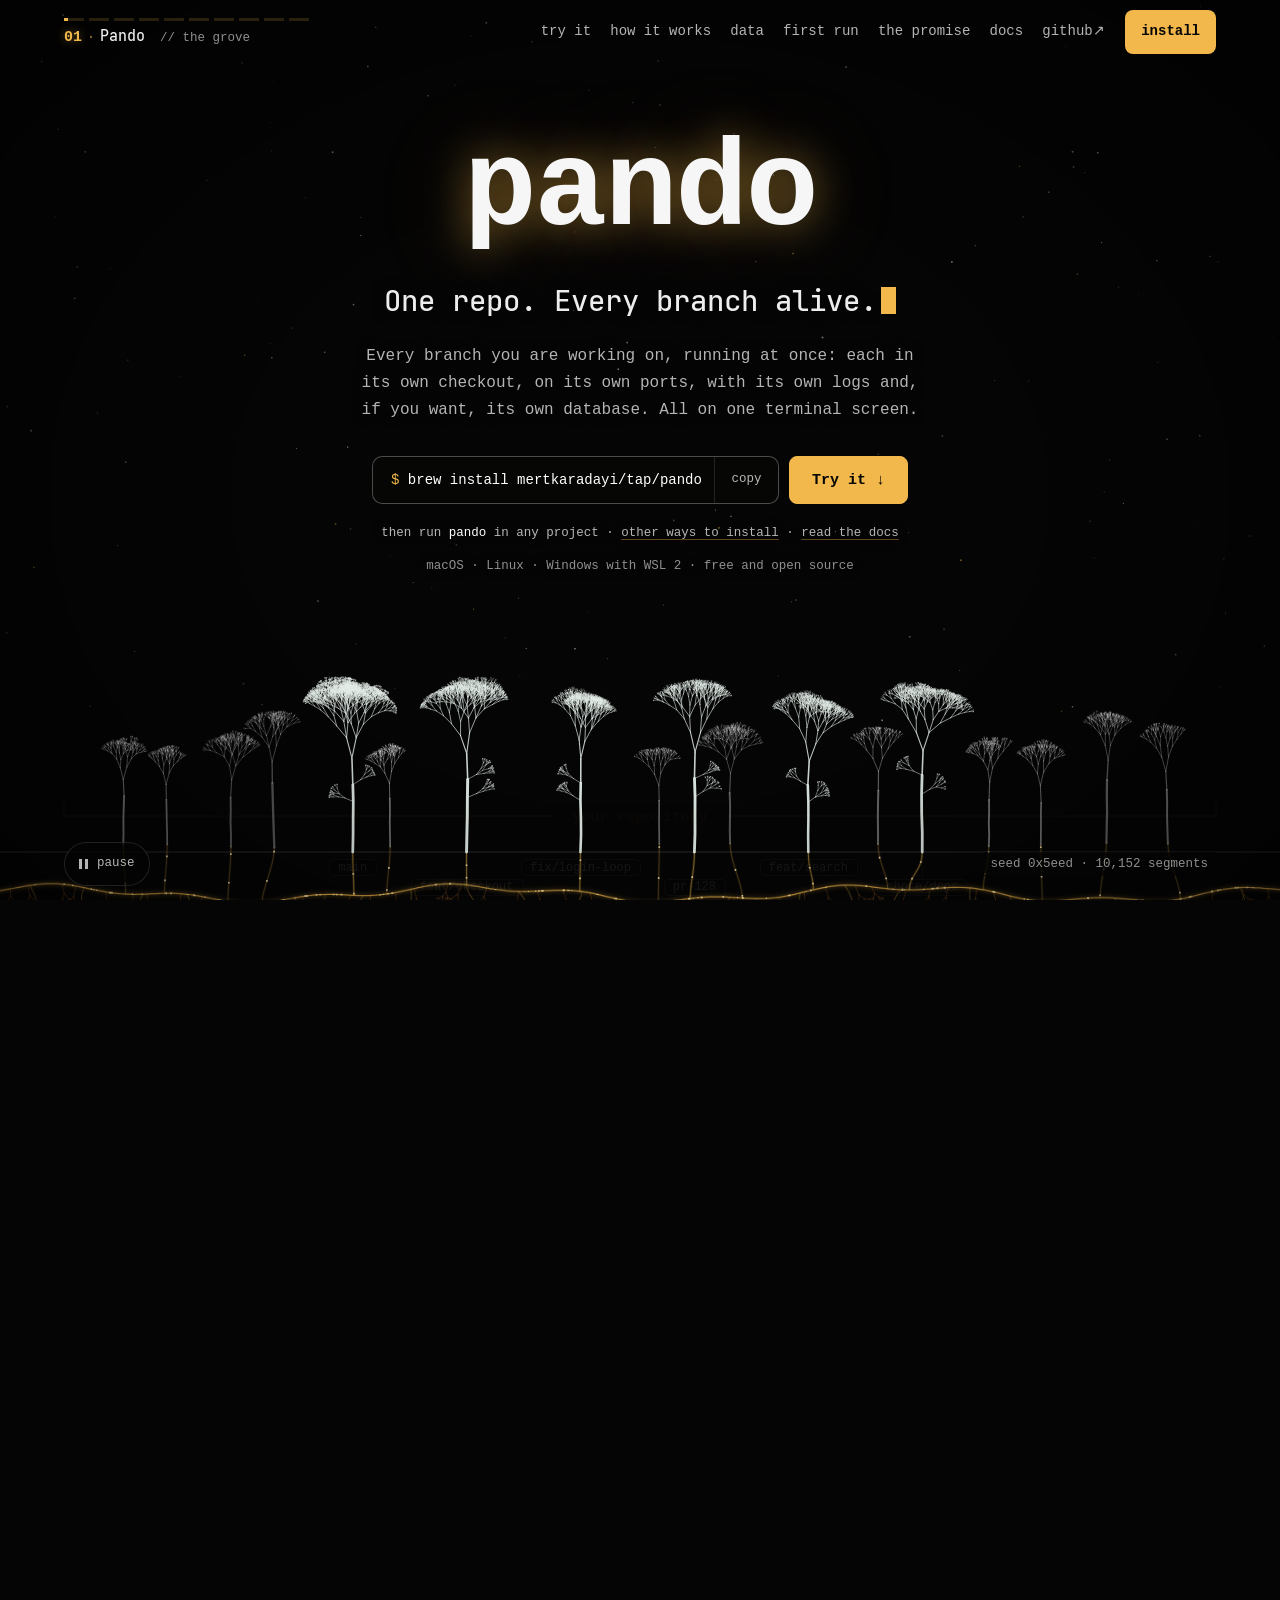
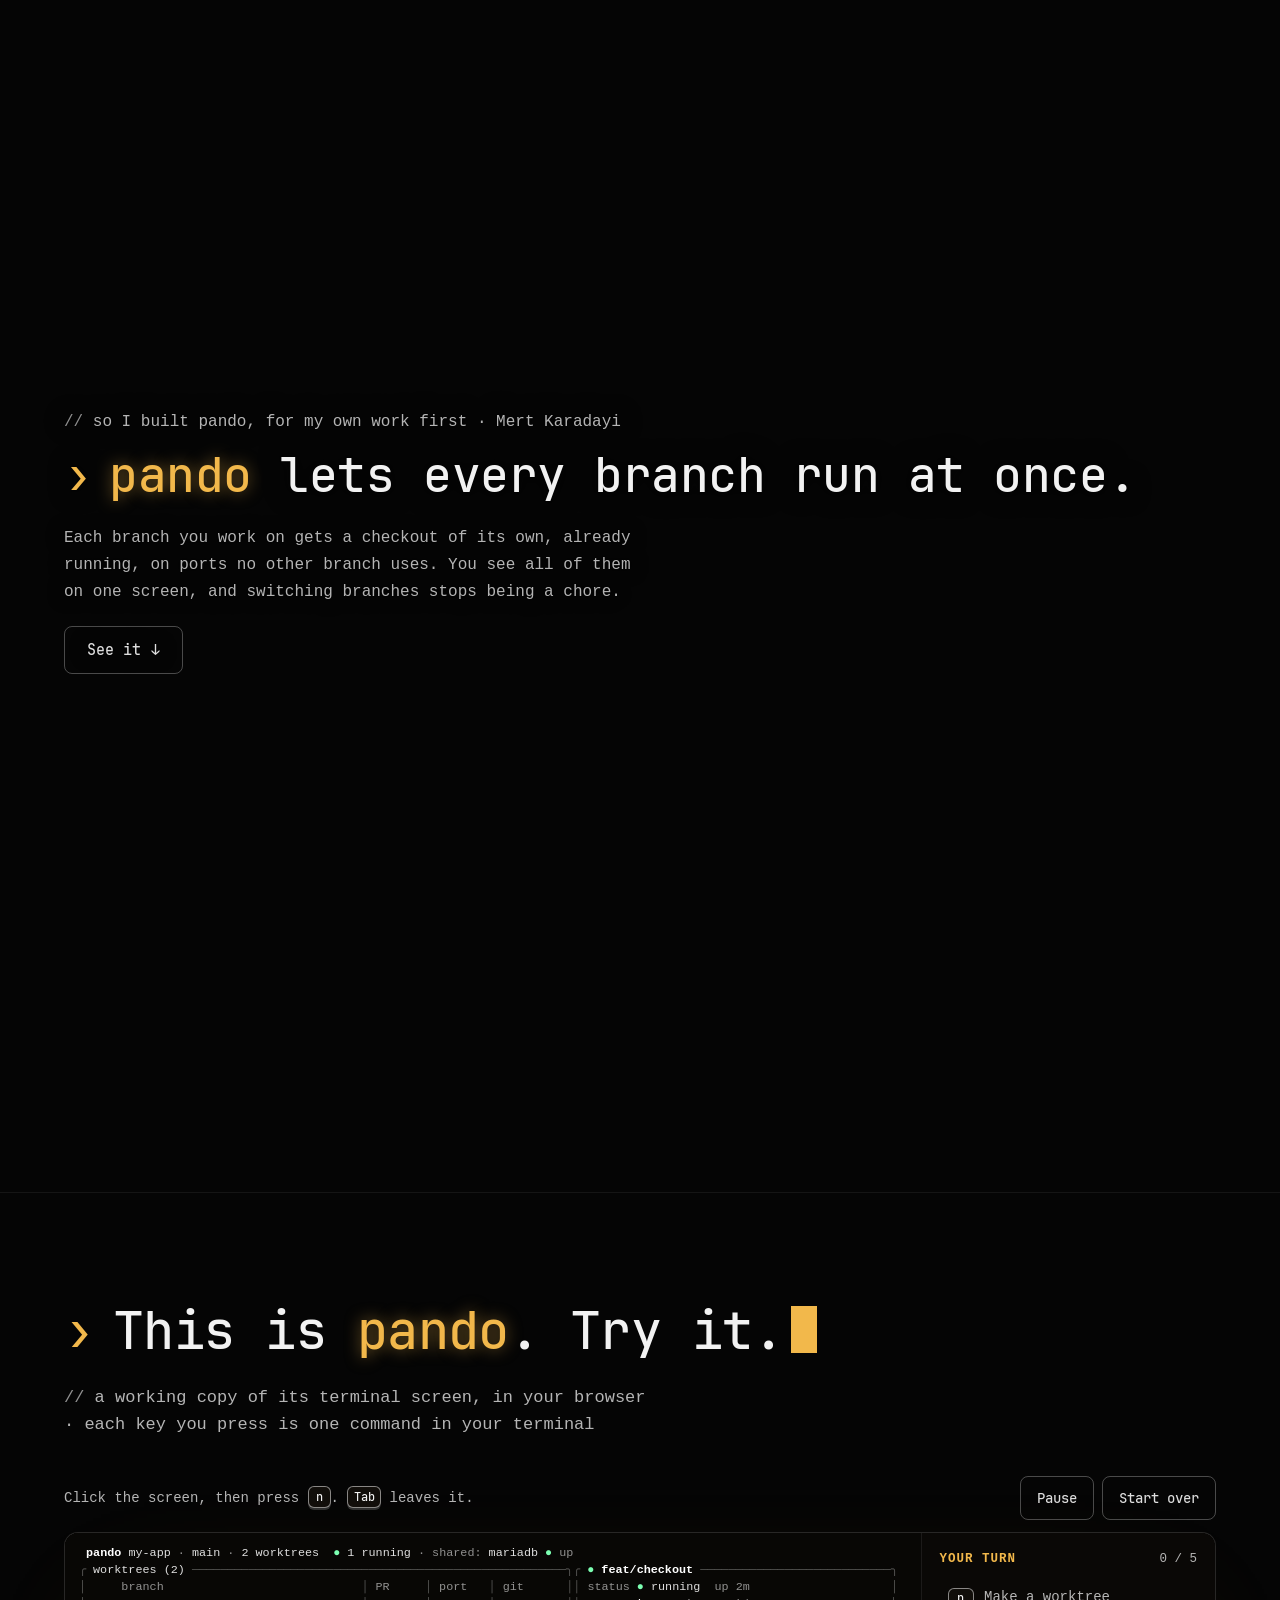
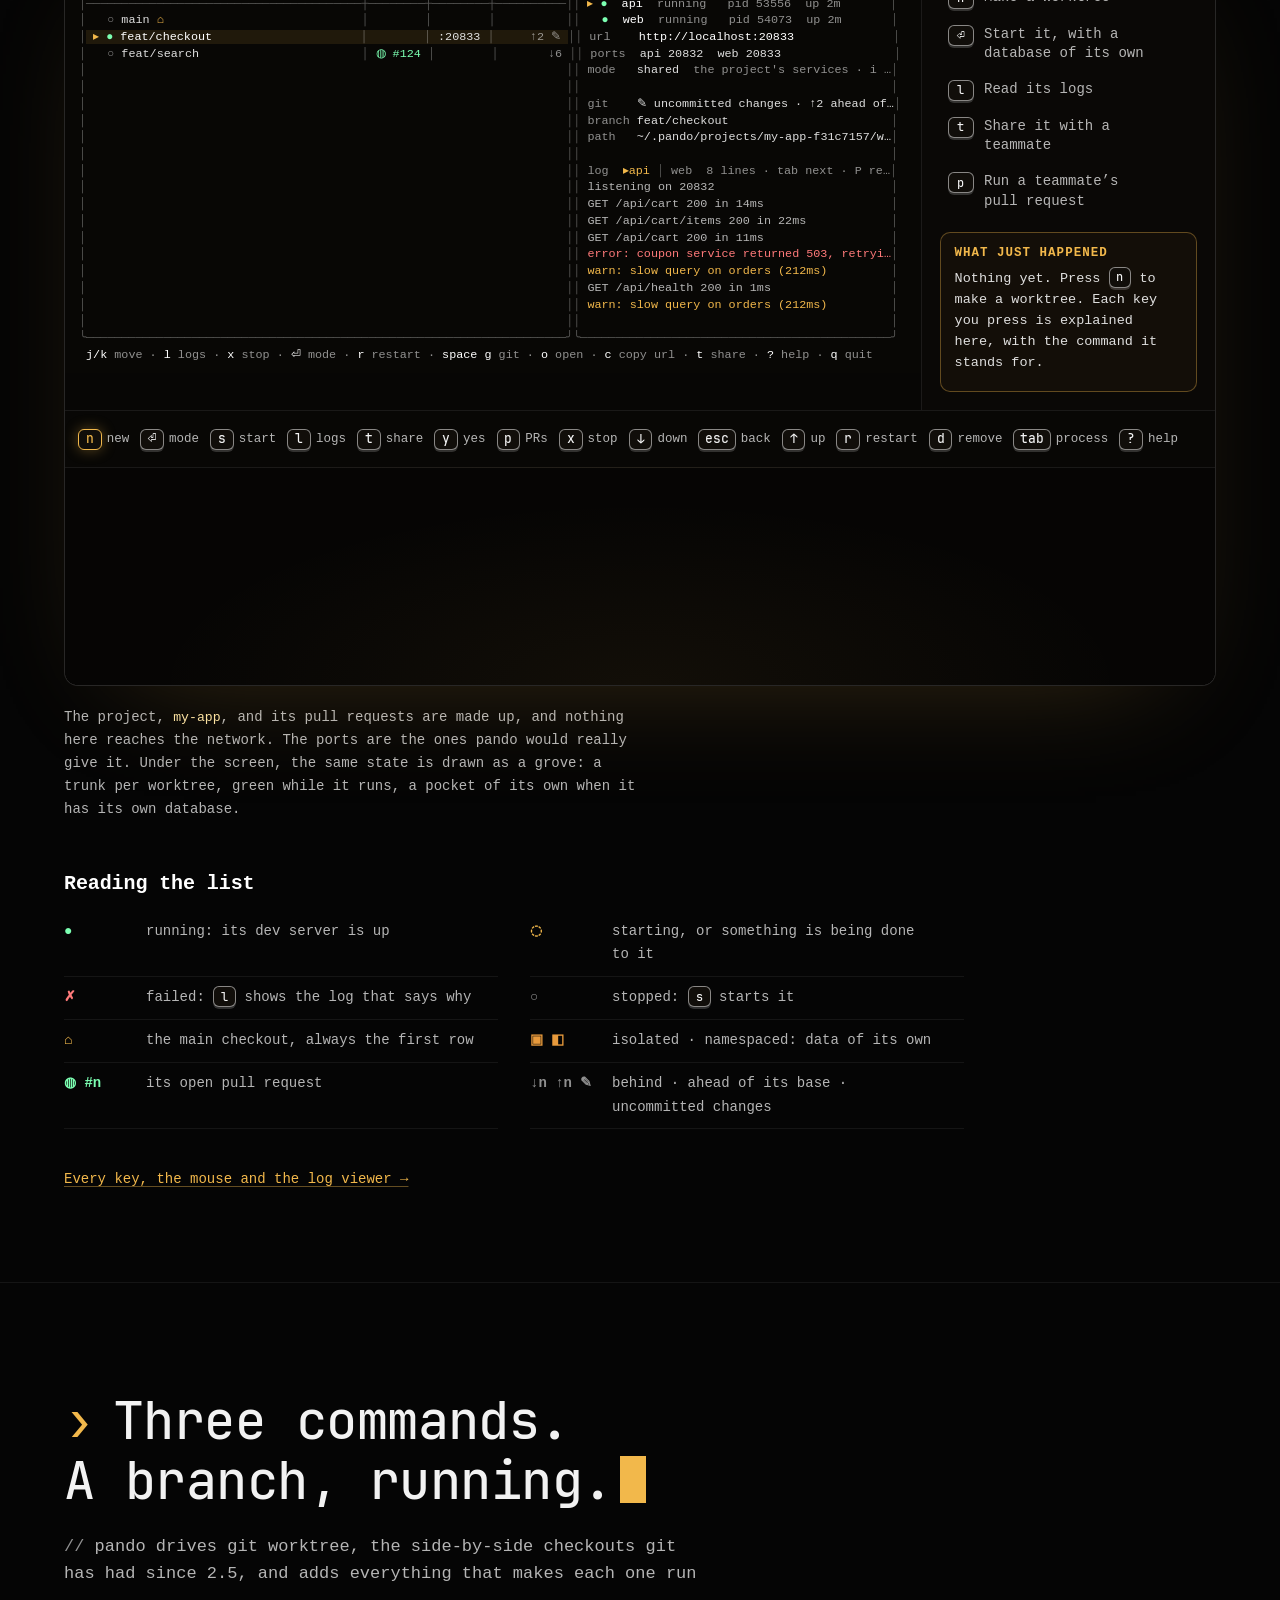
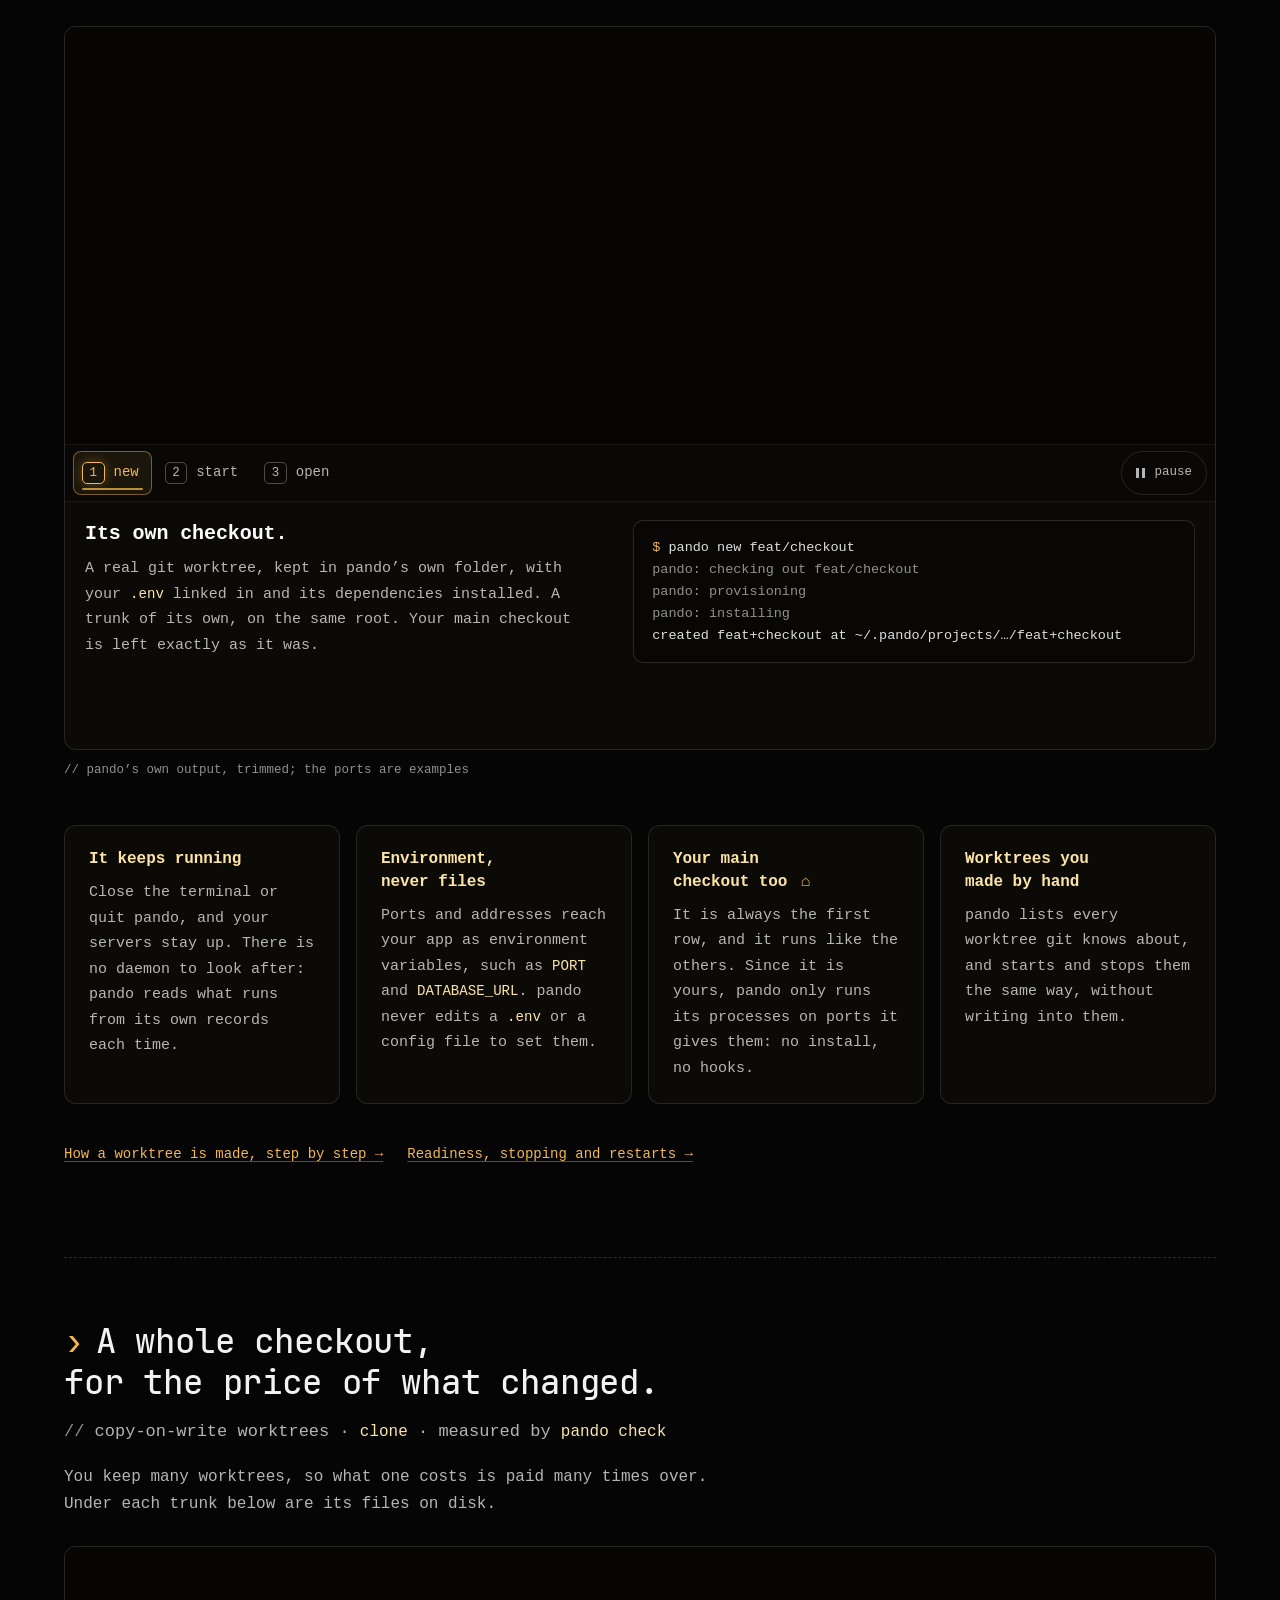
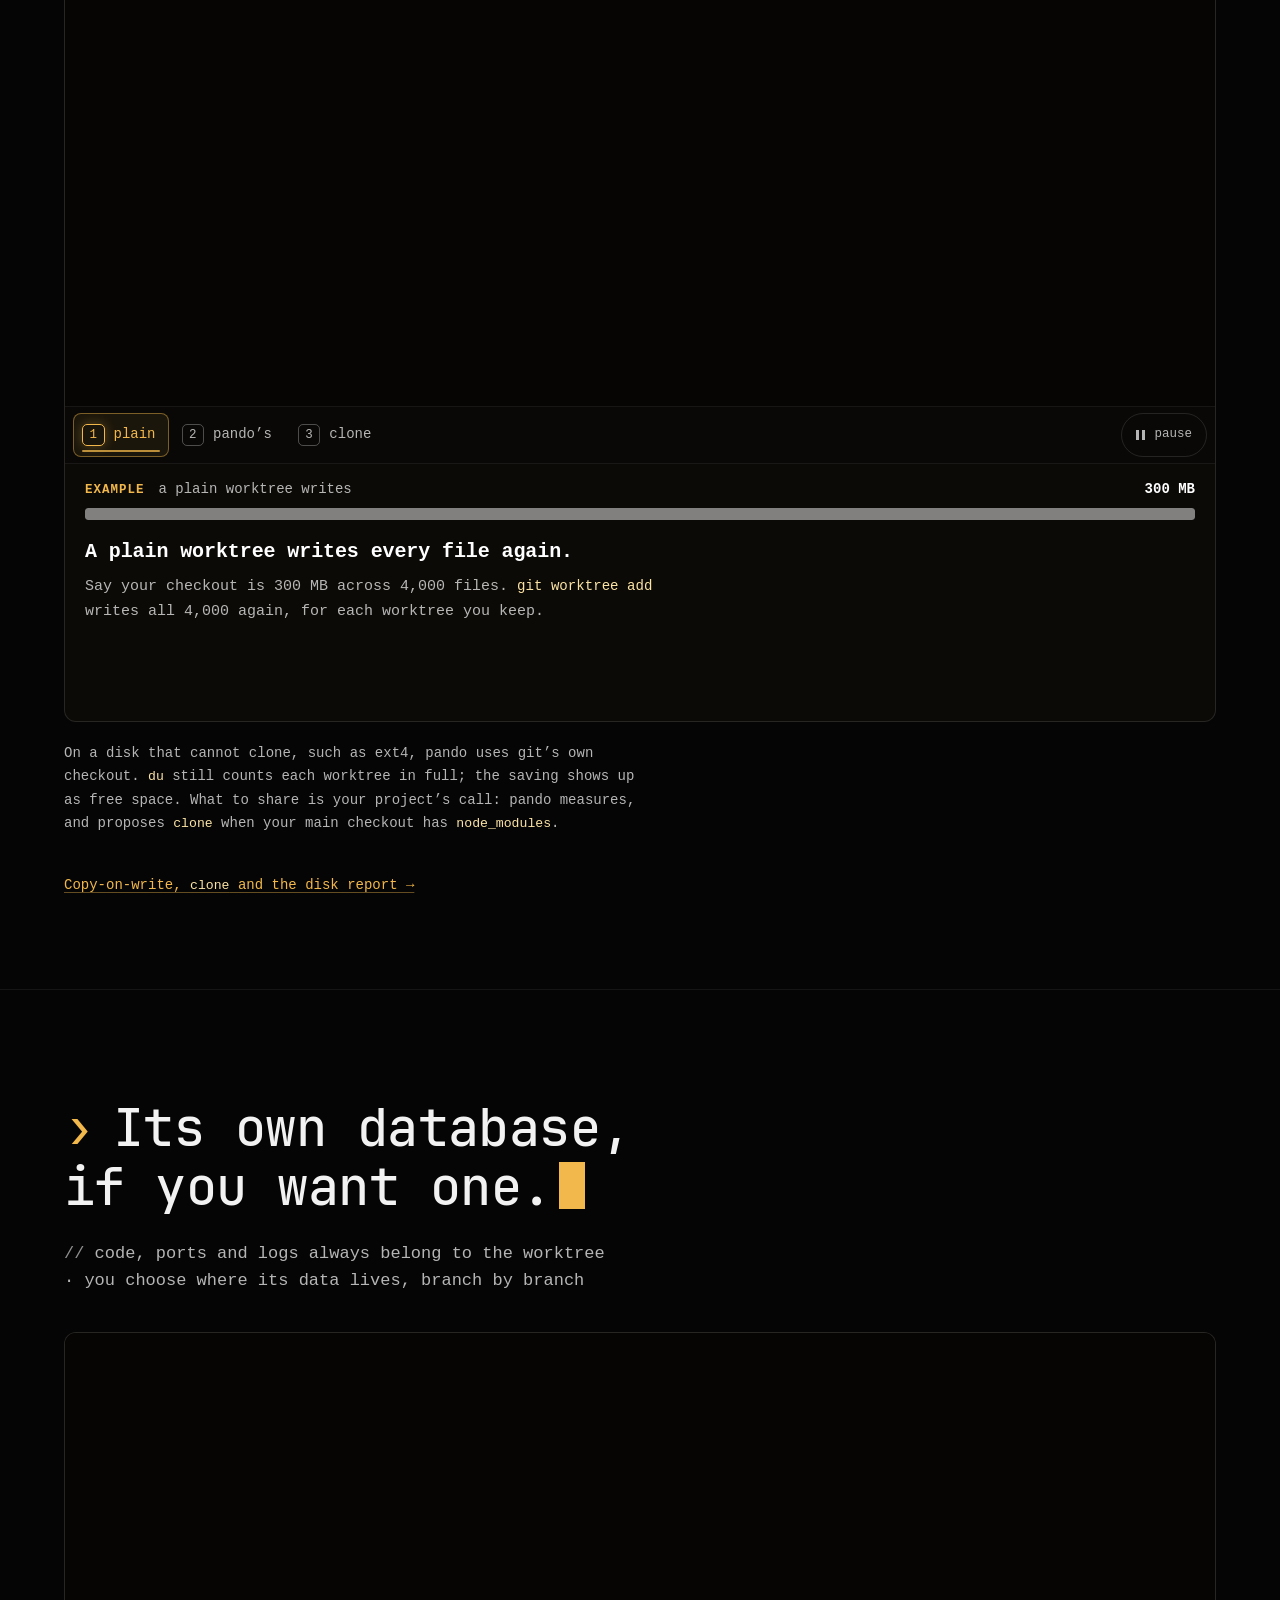
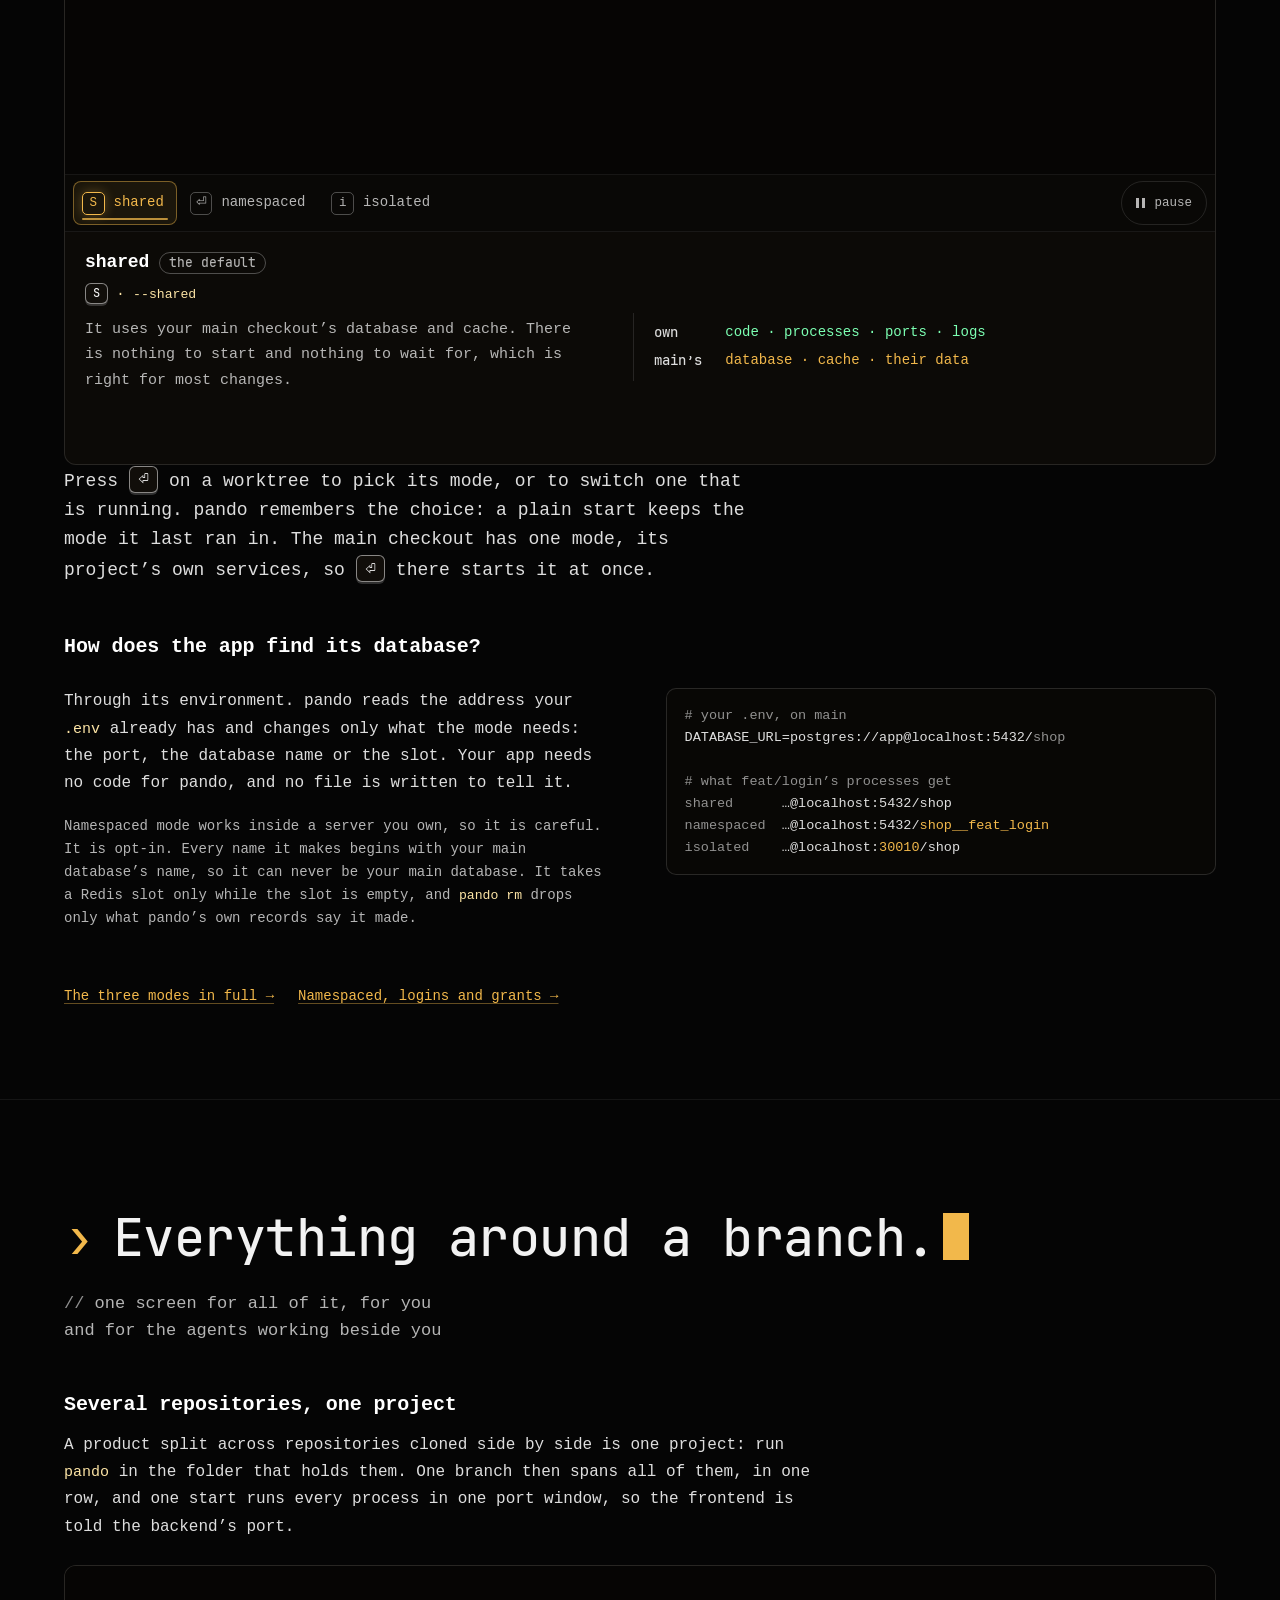
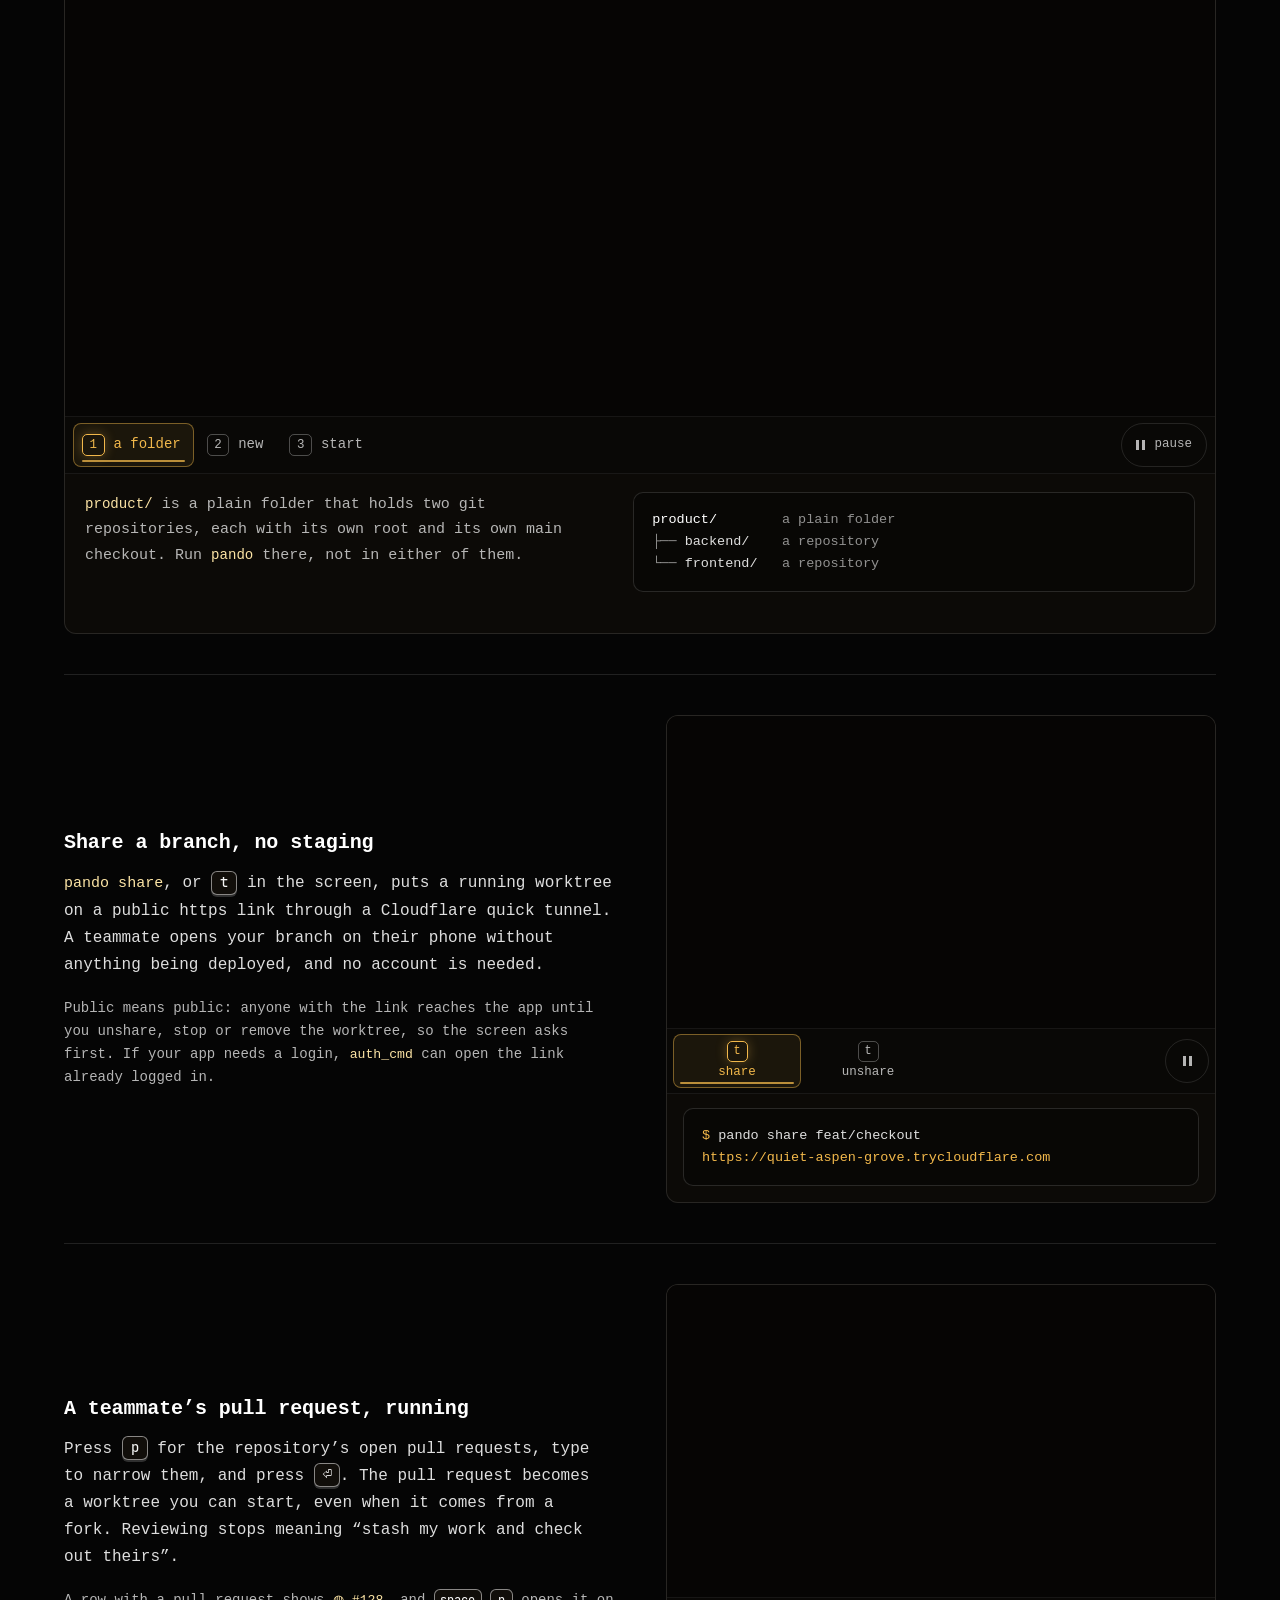
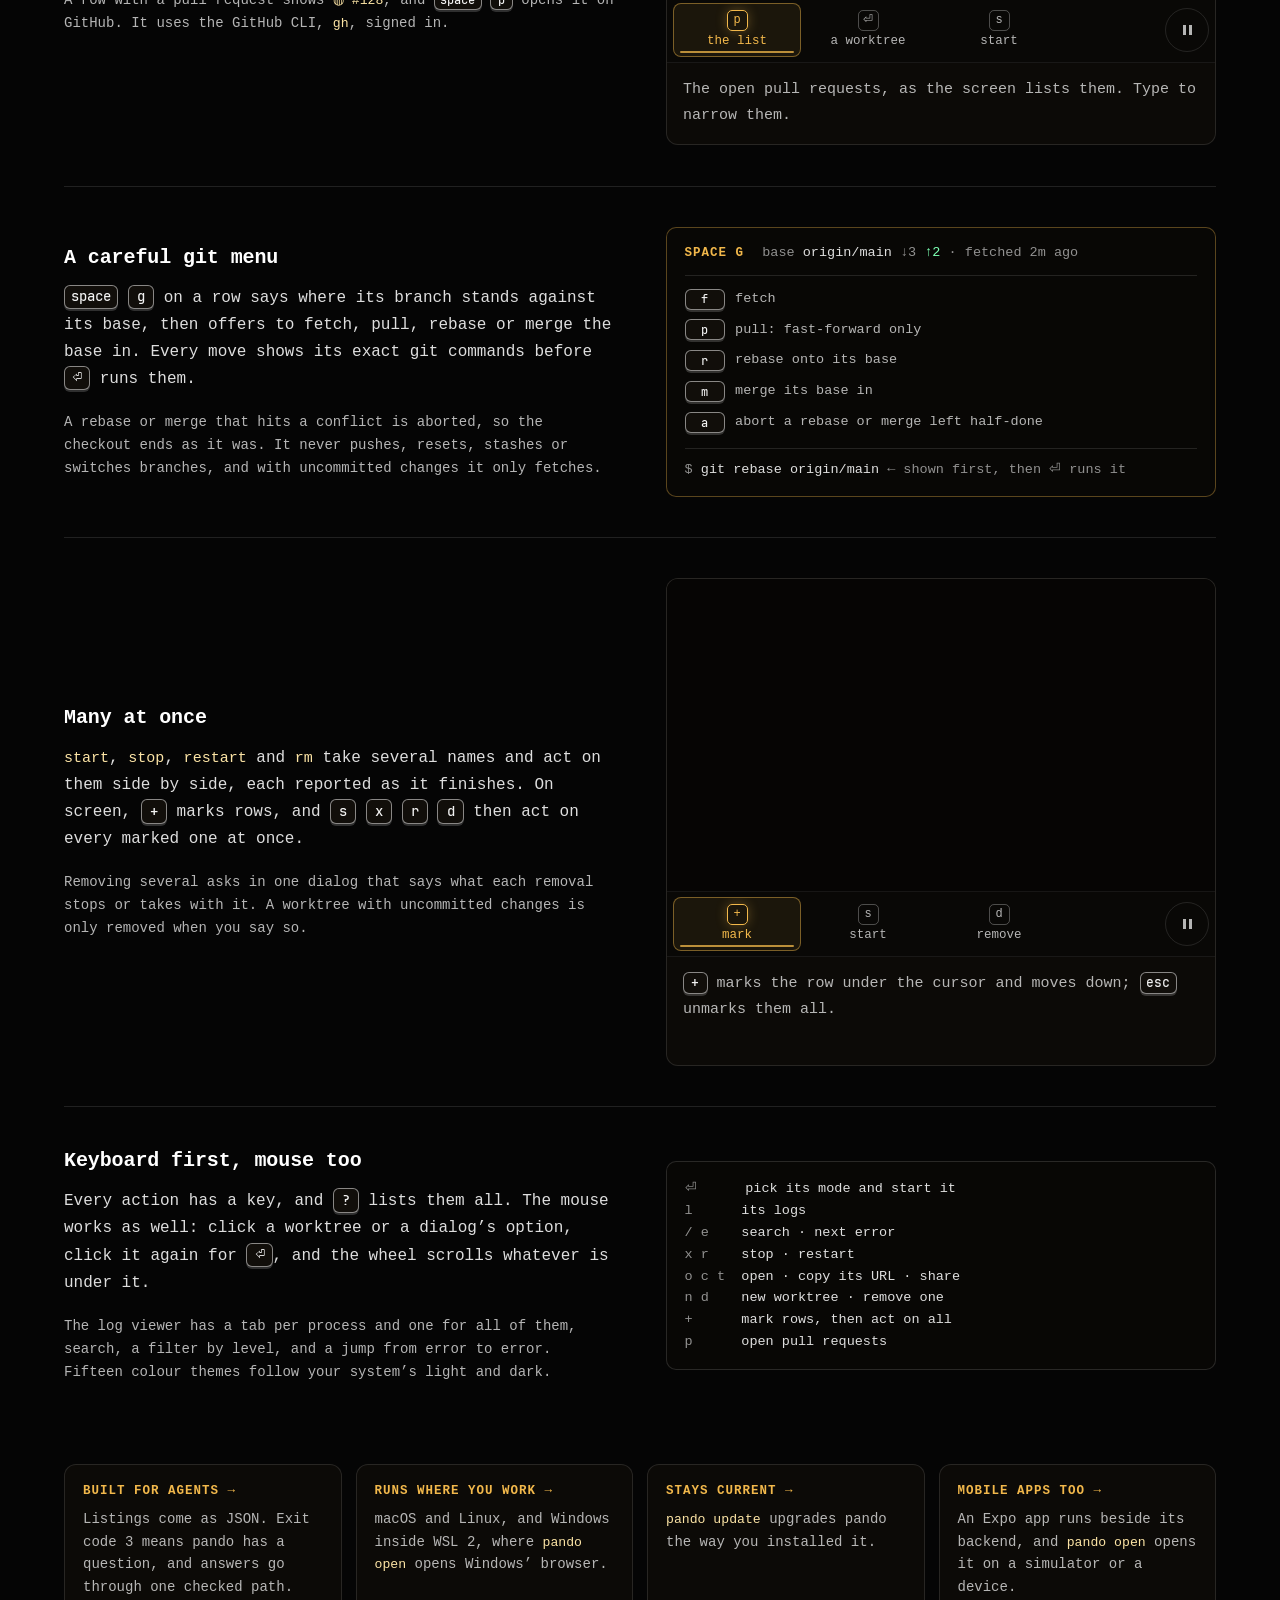
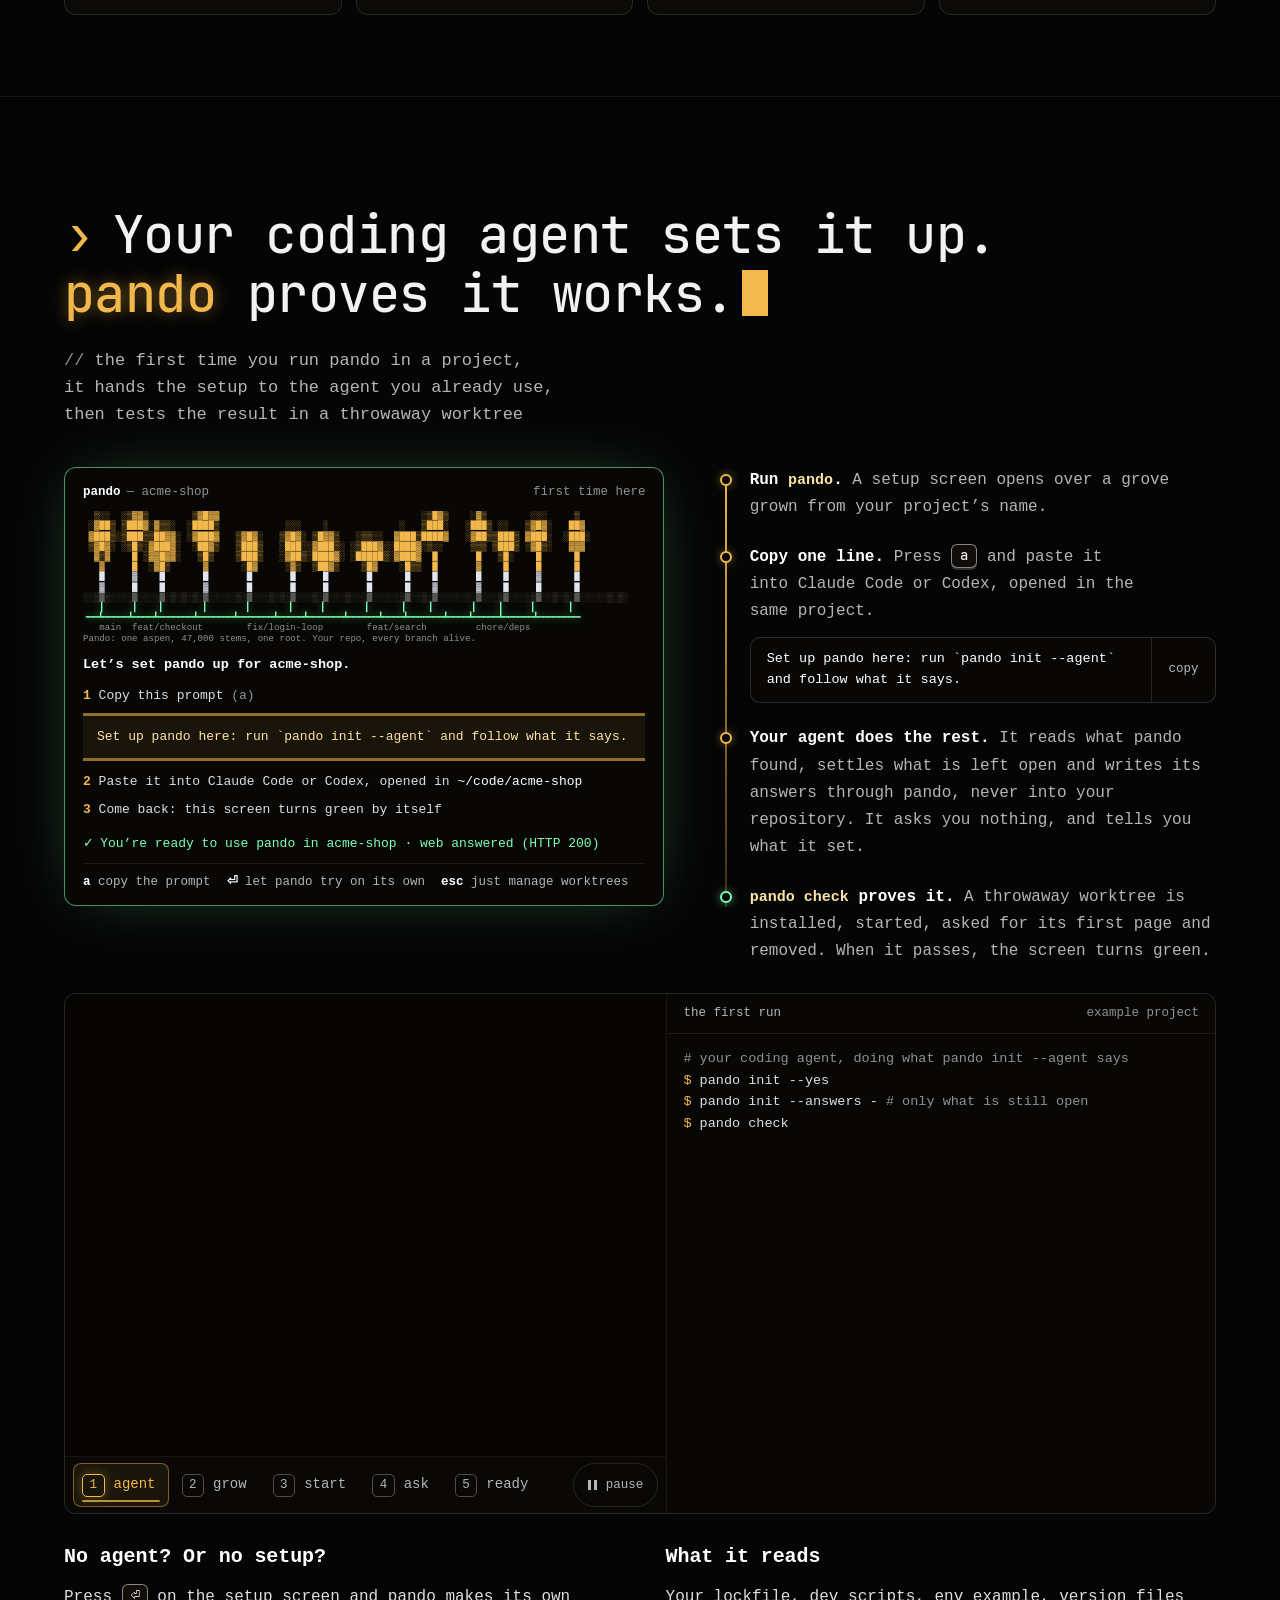
==== commit 9c7d1478: "fix(site): nothing on a phone is under 12px: code steps down to 12px and no further, long rows go on" ====
--- a/site/index.html
+++ b/site/index.html
@@ -238,14 +238,7 @@
         </div>
         <div class="say">
           <div class="say-t"><h3>Its own URL, beside the others.</h3><p>It opens in your browser, and every branch you started is there beside it, each on its own address. Every branch alive, at once.</p></div>
-<pre class="code fit"><span class="p">$</span> pando open feat/checkout
-http://localhost:22809
-
-<span class="p">$</span> pando ls
-<span class="d">NAME            STATUS   URL</span>
-main            <span class="gr">running</span>  http://localhost:20177
-fix/login-loop  <span class="gr">running</span>  http://localhost:22553
-feat/checkout   <span class="gr">running</span>  http://localhost:22809</pre>
+<pre class="code hang ls"><span class="l"><span class="p">$</span> pando open feat/checkout</span><span class="l">http://localhost:22809</span><span class="l">&nbsp;</span><span class="l"><span class="p">$</span> pando ls</span><span class="l r d">NAME            STATUS   URL</span><span class="l r">main            <span class="gr">running</span>  http://localhost:20177</span><span class="l r">fix/login-loop  <span class="gr">running</span>  http://localhost:22553</span><span class="l r">feat/checkout   <span class="gr">running</span>  http://localhost:22809</span></pre>
         </div>
       </figcaption>
     </figure>
@@ -336,13 +329,7 @@
         <p>Through its environment. pando reads the address your <code>.env</code> already has and changes only what the mode needs: the port, the database name or the slot. Your app needs no code for pando, and no file is written to tell it.</p>
         <p class="d">Namespaced mode works inside a server you own, so it is careful. It is opt-in. Every name it makes begins with your main database’s name, so it can never be your main database. It takes a Redis slot only while the slot is empty, and <code>pando rm</code> drops only what pando’s own records say it made.</p>
       </div>
-<pre class="code fit"><span class="c"># your .env, on main</span>
-DATABASE_URL=postgres://app@localhost:5432/<span class="d">shop</span>
-
-<span class="c"># what feat/login’s processes get</span>
-<span class="d">shared     </span> …@localhost:5432/shop
-<span class="d">namespaced </span> …@localhost:5432/<span class="g">shop__feat_login</span>
-<span class="d">isolated   </span> …@localhost:<span class="g">30010</span>/shop</pre>
+<pre class="code hang env"><span class="l c">#&nbsp;your .env, on main</span><span class="l">DATABASE_URL=postgres://app@<wbr>localhost:5432/<span class="d">shop</span></span><span class="l">&nbsp;</span><span class="l c">#&nbsp;what feat/login’s processes get</span><span class="l m"><span class="d">shared     </span> <span class="nw">…@localhost:5432/shop</span></span><span class="l m"><span class="d">namespaced </span> <span class="nw">…@localhost:5432/<span class="g">shop__feat_login</span></span></span><span class="l m"><span class="d">isolated   </span> <span class="nw">…@localhost:<span class="g">30010</span>/shop</span></span></pre>
     </div>
     <p class="more"><a href="docs.html#data">The three modes in full →</a> <a href="docs.html#namespaced">Namespaced, logins and grants →</a></p>
   </div>
@@ -368,9 +355,9 @@
       <figcaption class="plate-says">
         <div class="say on">
           <div class="say-t"><p><code>product/</code> is a plain folder that holds two git repositories, each with its own root and its own main checkout. Run <code>pando</code> there, not in either of them.</p></div>
-<pre class="code fit"><span class="w">product/</span>          <span class="d">a plain folder</span>
-<span class="d">├──</span> backend/      <span class="d">a git repository</span>
-<span class="d">└──</span> frontend/     <span class="d">a git repository</span></pre>
+<pre class="code fit"><span class="w">product/</span>        <span class="d">a plain folder</span>
+<span class="d">├──</span> backend/    <span class="d">a repository</span>
+<span class="d">└──</span> frontend/   <span class="d">a repository</span></pre>
         </div>
         <div class="say">
           <div class="say-t"><p>One branch, a trunk on every root: a worktree of each repository on <code>feat/x</code>, kept together as one set, one row on the screen. A repository that has the branch uses it; one that does not makes it from its own base.</p></div>
@@ -467,10 +454,12 @@
         <p class="d">The log viewer has a tab per process and one for all of them, search, a filter by level, and a jump from error to error. Fifteen colour themes follow your system’s light and dark.</p>
       </div>
 <pre class="code fit"><span class="d">⏎</span>      pick its mode and start it
-<span class="d">l</span>      its logs   <span class="d">/</span> search   <span class="d">e</span> next error
+<span class="d">l</span>      its logs
+<span class="d">/ e</span>    search · next error
 <span class="d">x r</span>    stop · restart
-<span class="d">o c t</span>  open · copy its URL · share it
+<span class="d">o c t</span>  open · copy its URL · share
 <span class="d">n d</span>    new worktree · remove one
+<span class="d">+</span>      mark rows, then act on all
 <span class="d">p</span>      open pull requests</pre>
     </div>
 
@@ -564,12 +553,12 @@
         <p>No config file, no gitignore line, no lockfile change. Everything pando learns and runs lives in <code>~/.pando</code>, and its tests run every command and then check that <code>git status</code> has nothing to report.</p>
 <pre class="code tree-ls fit"><span class="dir">~/.pando/</span>
 <span class="br">└── </span><span class="dir">projects/acme-shop-2bdf70d7/</span>
-<span class="br">    ├── </span>pando.toml             <span class="tn">the project’s config</span>
-<span class="br">    ├── </span><span class="dir">worktrees/feat+login/</span>  <span class="tn">the branch’s checkout</span>
+<span class="br">    ├── </span>pando.toml<span class="tn">             the project’s config</span>
+<span class="br">    ├── </span><span class="dir">worktrees/feat+login/</span><span class="tn">  the branch’s checkout</span>
 <span class="br">    ├── </span><span class="dir">logs/feat+login/</span>
 <span class="br">    └── </span><span class="dir">data/feat+login/</span>
 
-<span class="dir">~/code/acme-shop/</span>             <span class="gr">untouched</span></pre>
+<span class="dir">~/code/acme-shop/</span><span class="tn">           </span>  <span class="gr">untouched</span></pre>
       </div>
       <div class="panel">
         <p class="lbl">invariant 2</p>
--- a/site/assets/site.css
+++ b/site/assets/site.css
@@ -225,6 +225,9 @@
 pre.hang .l { display: block; white-space: pre-wrap; padding-left: var(--hang, 2ch); text-indent: calc(-1 * var(--hang, 2ch)); }
 pre.hang.h7 { --hang: 7ch; }
 pre.hang .l.h2 { --hang: 2ch; }
+pre.hang.env { --hang: 2ch; }
+pre.hang.env .l.m { --hang: 12ch; }
+pre.hang.ls .l.r { --hang: 16ch; }
 pre .p { color: var(--gold); user-select: none; -webkit-user-select: none; }
 /* code that scrolls sideways: a gold edge on the side where more of it is
    (the covers scroll with the text, the edges stay with the box) */
@@ -242,7 +245,7 @@
 
 .kbd, kbd {
   display: inline-flex; align-items: center; justify-content: center; min-width: 1.9em; height: 1.75em; padding: 0 0.45em;
-  font-family: var(--mono); font-size: 0.86em; font-weight: 500; color: #f4f4f4; line-height: 1;
+  font-family: var(--mono); font-size: max(12px, 0.86em); font-weight: 500; color: #f4f4f4; line-height: 1;
   background: #110e0a; border: 1.5px solid rgba(236, 236, 236, 0.55); border-radius: 6px;
   box-shadow: 0 2px 0 rgba(236, 236, 236, 0.18); vertical-align: 0.05em; white-space: nowrap;
 }
@@ -371,7 +374,7 @@
 .hero-copy { flex: none; align-self: stretch; min-width: 64px; font: inherit; font-size: var(--t-xs); color: var(--fg-2); background: transparent; border: 0; border-left: 1px solid var(--line); padding: 0 14px; cursor: pointer; }
 .hero-copy:hover, .hero-copy.done { color: var(--gold); }
 .hero-note { max-width: none; margin: 14px 0 0; font-size: var(--t-xs); color: var(--fg-2); text-shadow: 0 0 10px #050505; }
-.hero-note code { color: var(--fg-strong); }
+.hero-note code { color: var(--fg-strong); font-size: 1em; }
 .hero-note a { display: inline-flex; align-items: center; min-height: 32px; color: var(--fg-2); }
 .hero-note a:hover { color: var(--gold); }
 .hero-fine { margin: 6px 0 0; font-size: var(--t-xs); color: var(--dim); text-shadow: 0 0 10px #050505; }
@@ -732,6 +735,7 @@
   .sub { font-size: 15.5px; margin-bottom: 1.8rem; }
   .lede { font-size: 17px; }
   .cards4, .extras { grid-template-columns: minmax(0, 1fr); }
+  p.d, .note-line, .m-what-b { font-size: 15px; }
   .plate-art { aspect-ratio: var(--ar-m, 1); }
   .plate-says { padding: 16px 16px 18px; }
   .plate-meter { padding: 12px 16px 0; }
@@ -751,7 +755,7 @@
 @container plate (max-width: 600px) {
   .plate-ctl { padding: 5px 6px; gap: 6px; }
   .plate-steps { flex-wrap: nowrap; gap: 3px; }
-  .ps { flex: 1 1 0; max-width: 128px; flex-direction: column; justify-content: center; gap: 4px; min-height: 54px; padding: 4px 4px 7px; font-size: 12.5px; line-height: 1.1; }
+  .ps { flex: 1 1 auto; max-width: 128px; flex-direction: column; justify-content: center; gap: 4px; min-height: 54px; padding: 4px 4px 7px; font-size: 12.5px; line-height: 1.1; }
   .ps-n { min-width: 1.75em; height: 1.75em; font-size: 12px; }
   .ps::after { left: 6px; right: 6px; bottom: 3px; }
   .plate-play { width: 44px; padding: 0; justify-content: center; }
@@ -759,6 +763,16 @@
   .plate-meter { grid-template-columns: auto minmax(0, 1fr); }
   .plate-meter .pm-l { grid-column: 1 / -1; grid-row: 2; }
   .plate-meter .pm-v { text-align: right; }
+}
+/* a phone: a row too long for the line goes on under it, a little in, whole */
+@media (max-width: 480px) {
+  pre.hang.env .l.m, pre.hang.ls .l.r { --hang: 2ch; }
+  pre.hang.env { font-size: 12px; }
+}
+/* the narrowest phones: the promise's tree keeps its longest path on one line */
+@media (max-width: 360px) {
+  .promise-grid .panel { padding: 16px 14px; }
+  .promise-grid pre.code { padding-left: 12px; padding-right: 12px; }
 }
 
 /* ---------- motion ---------- */
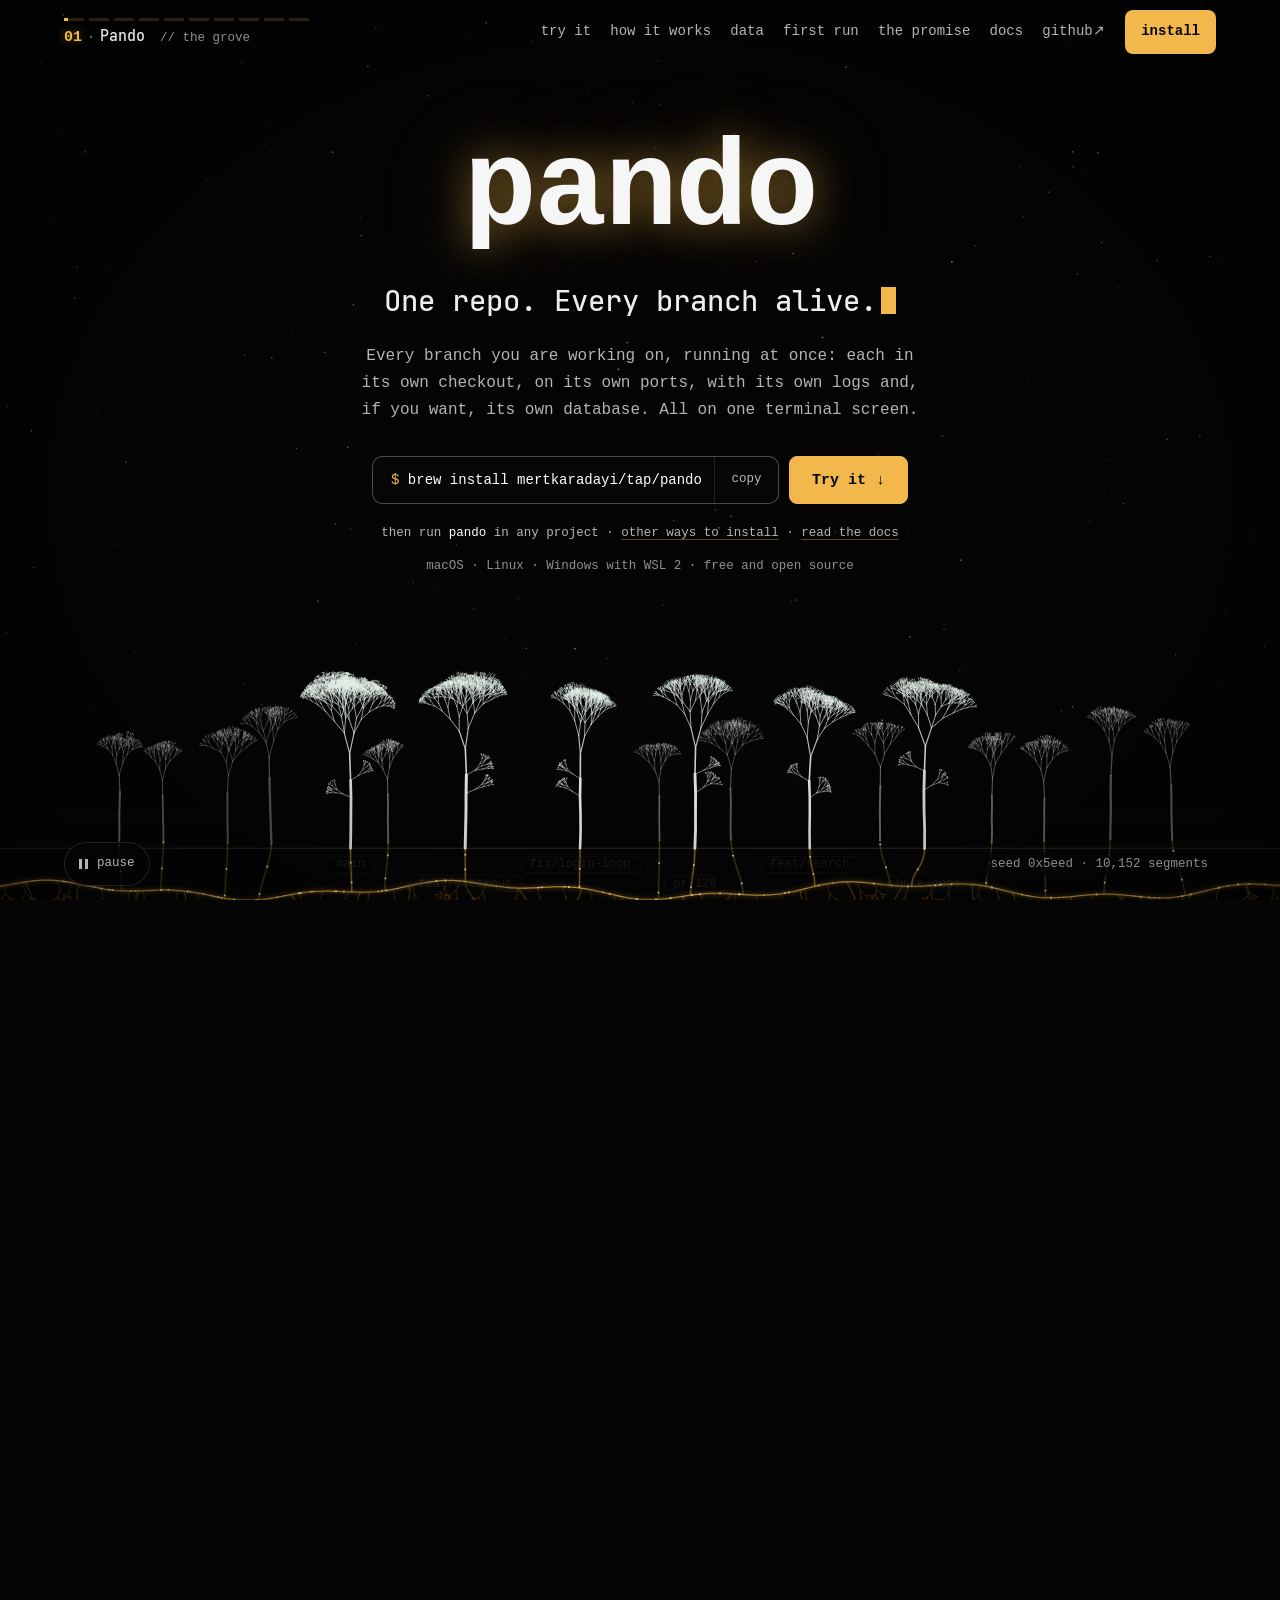
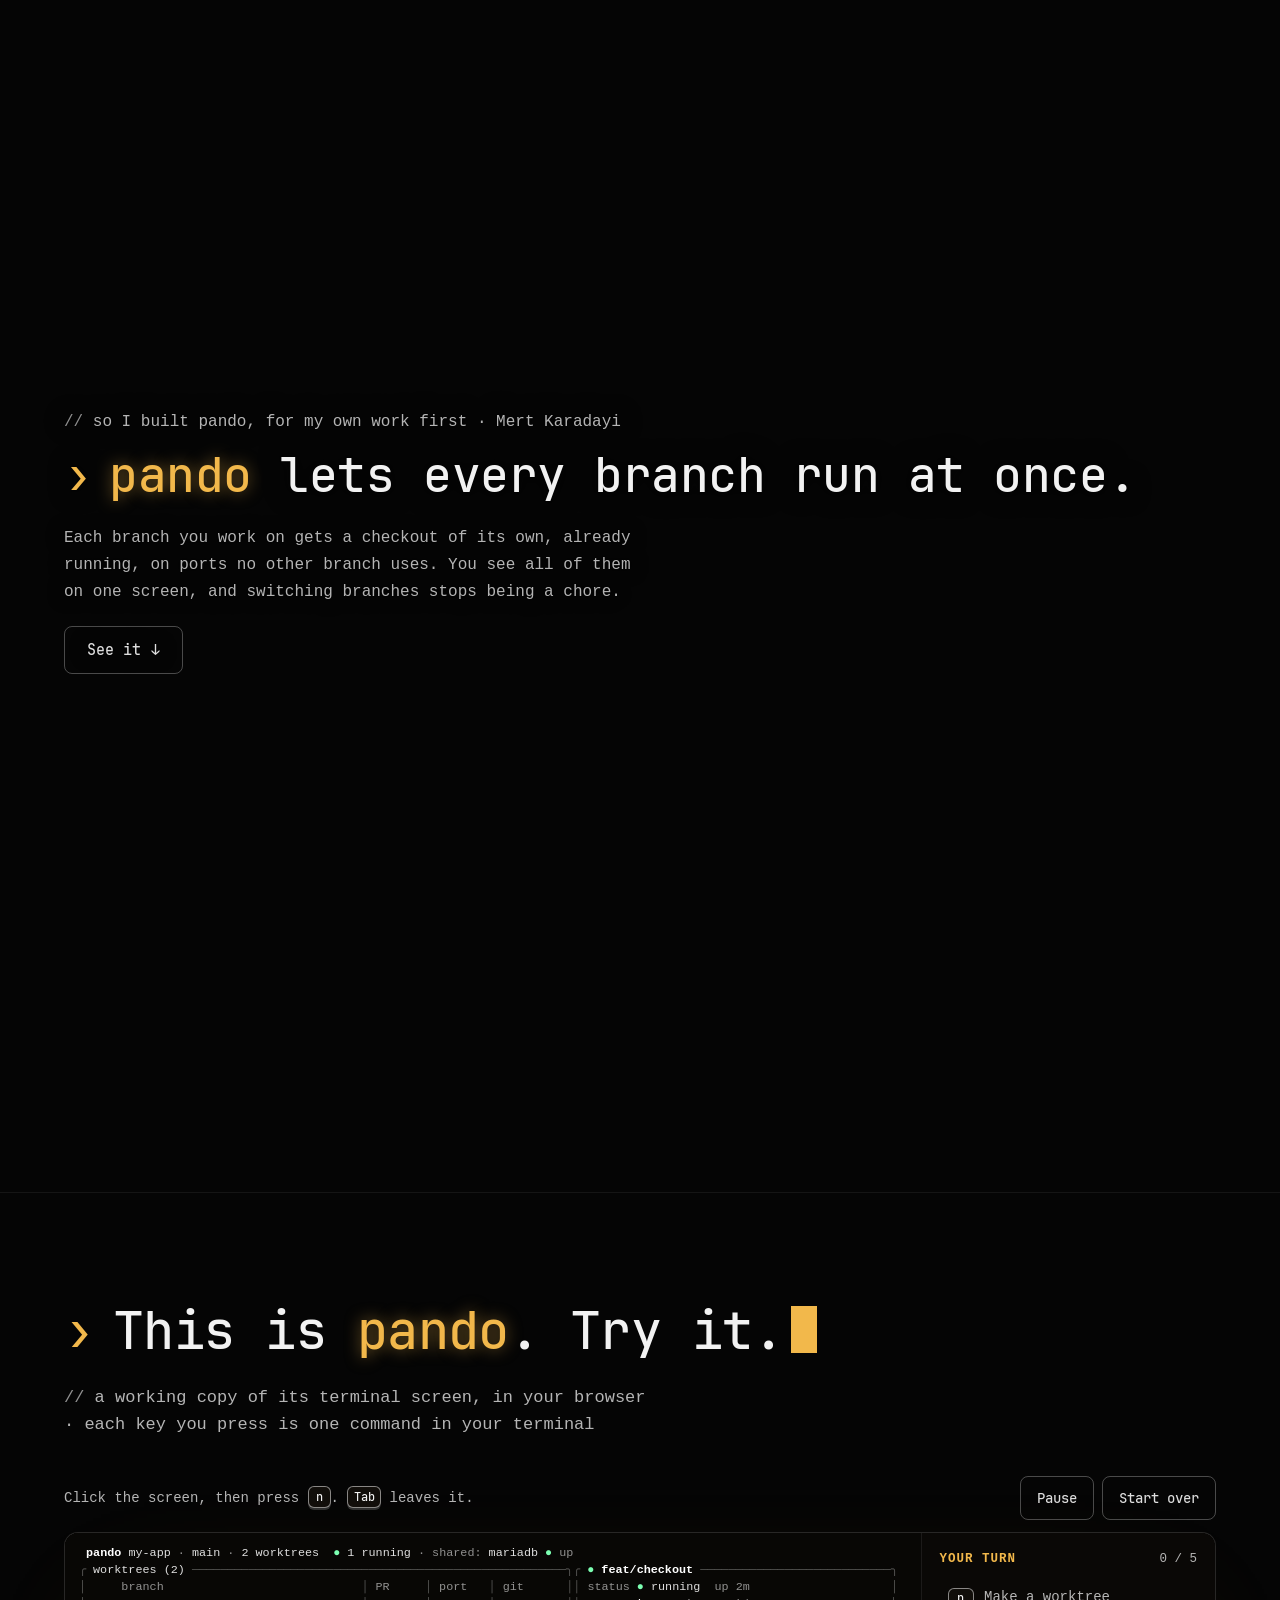
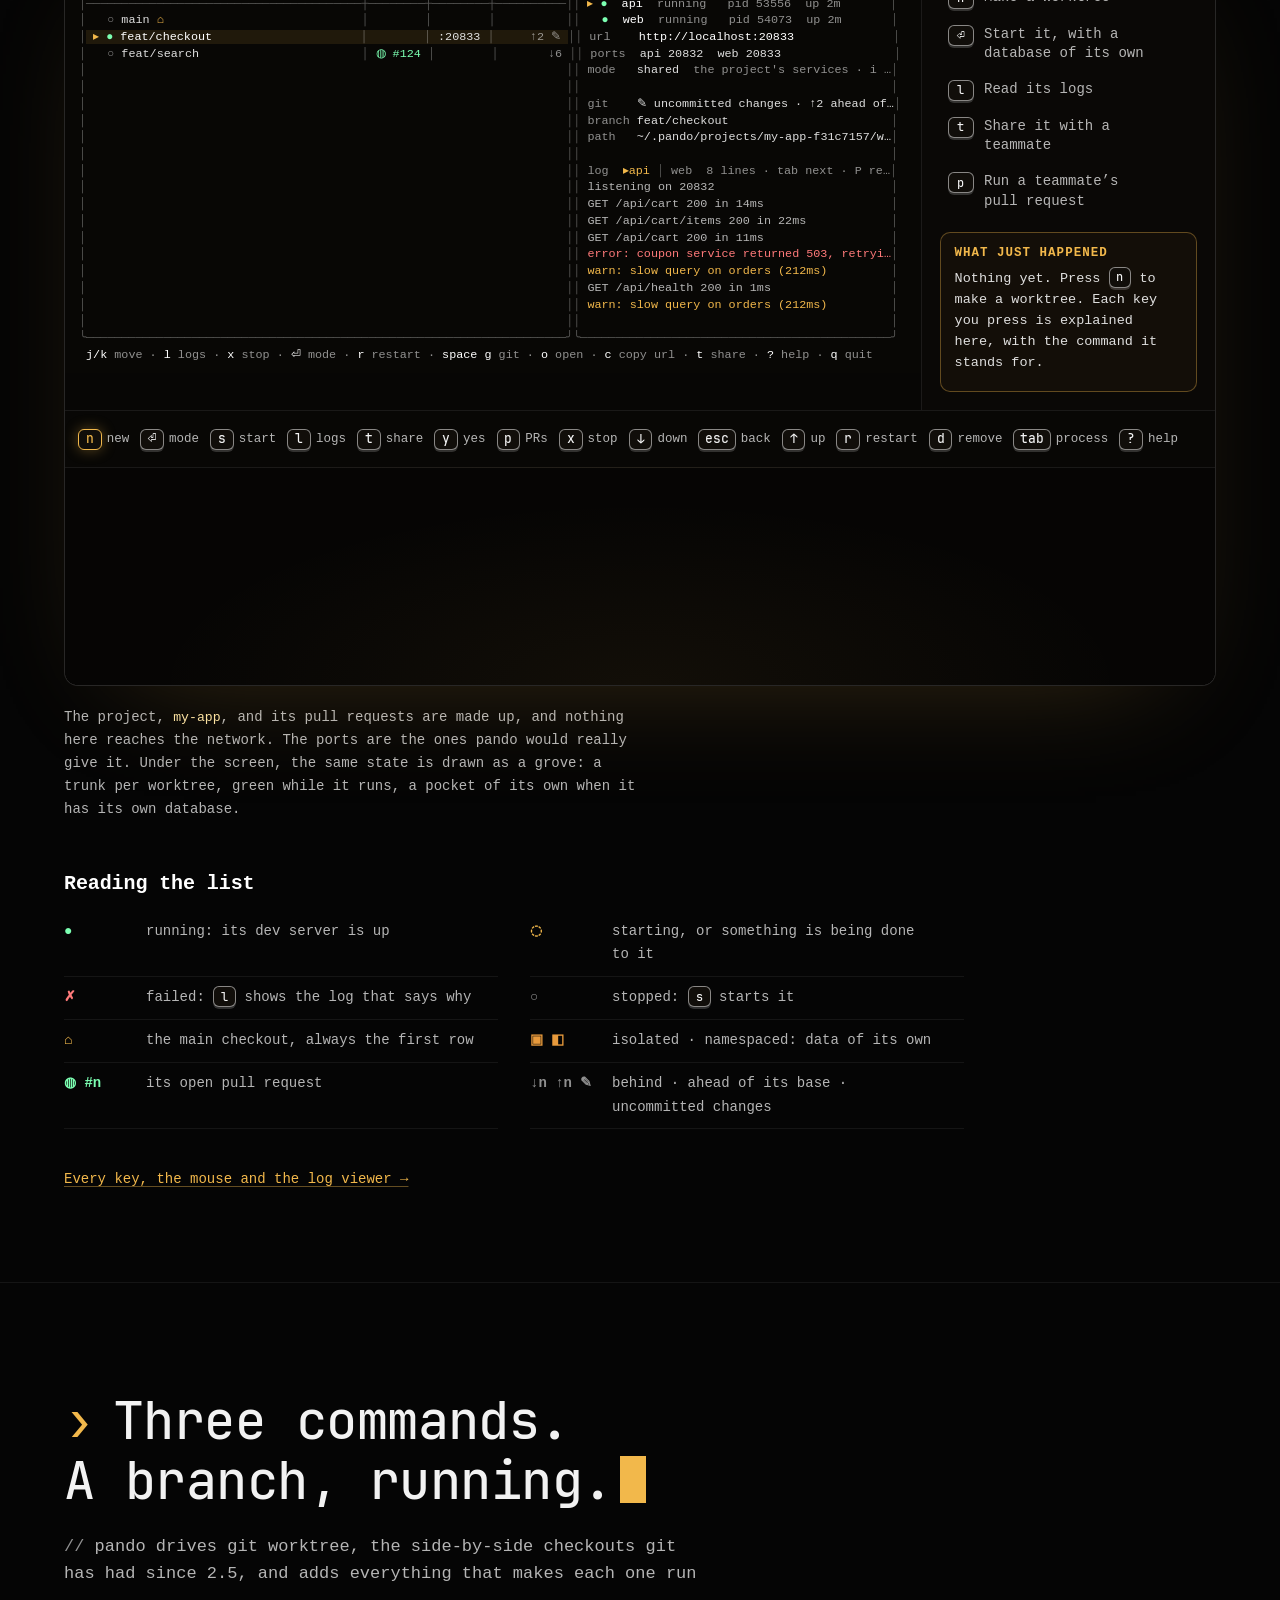
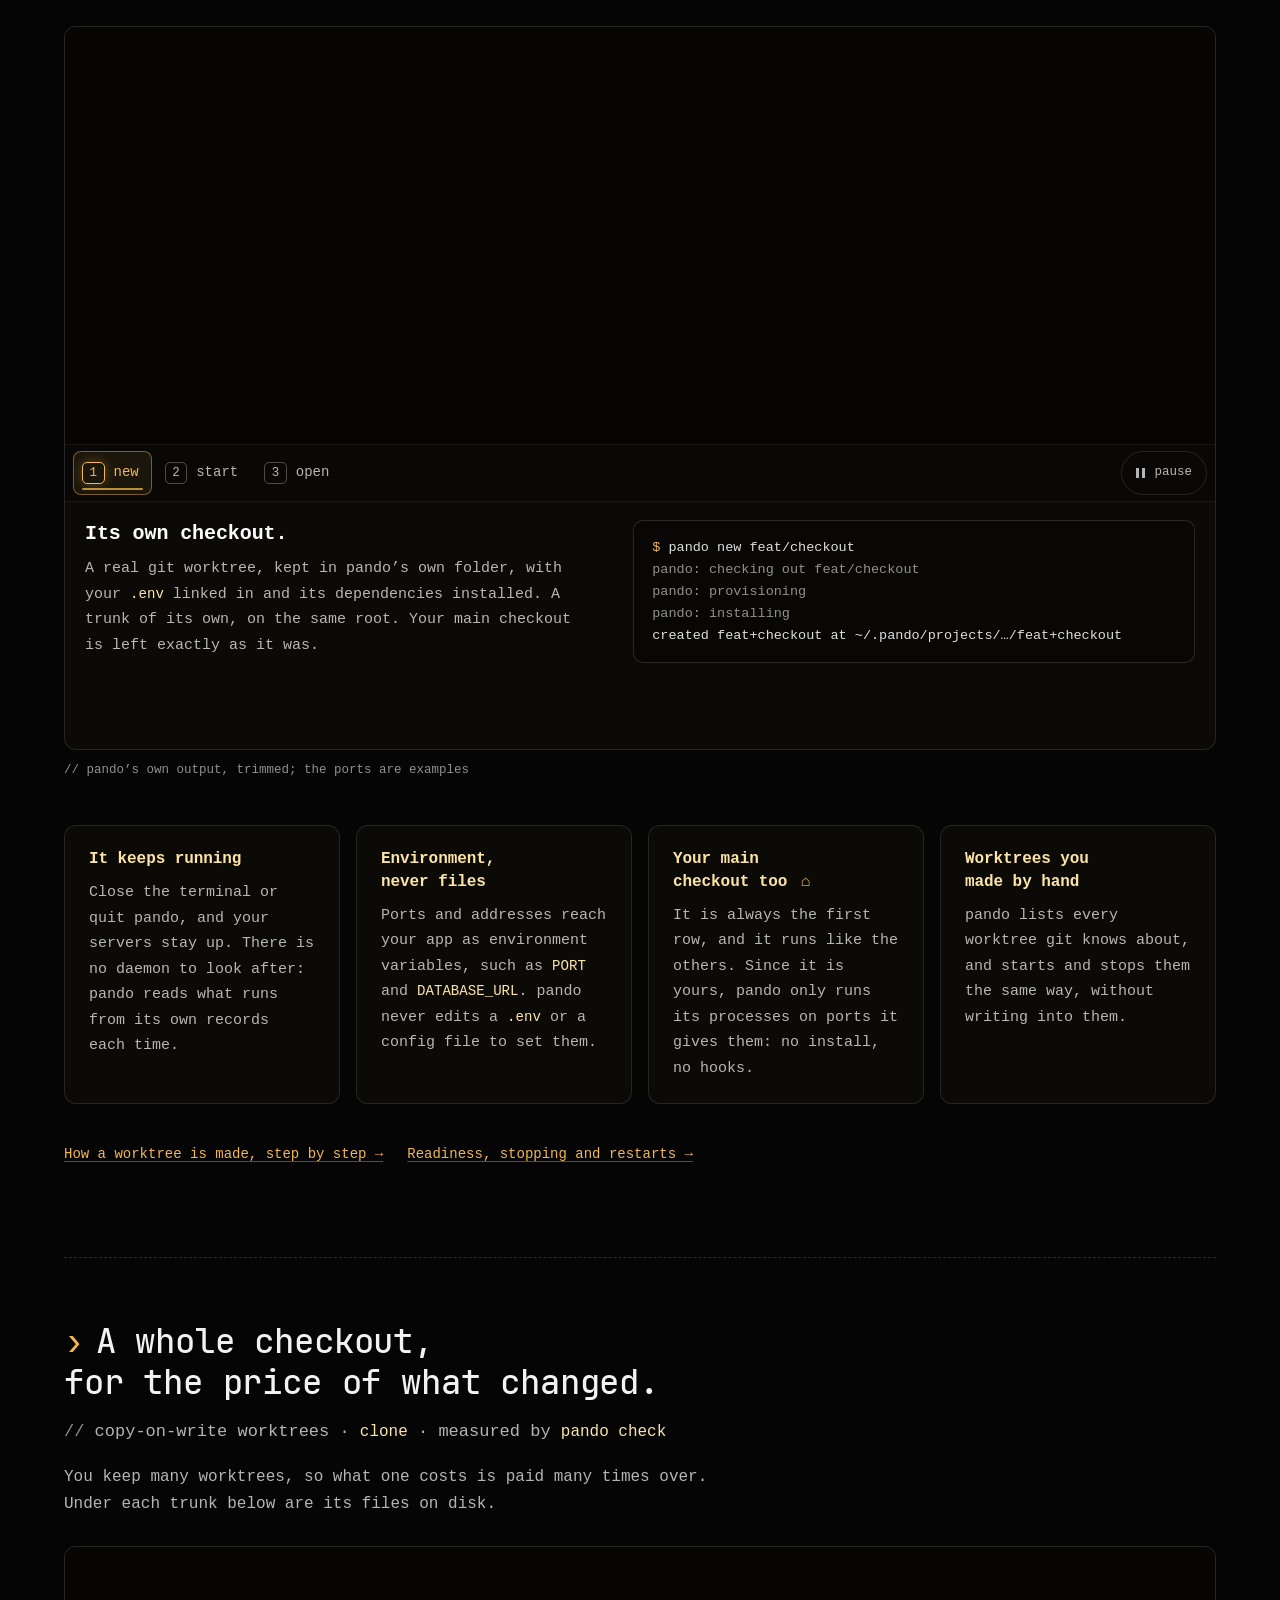
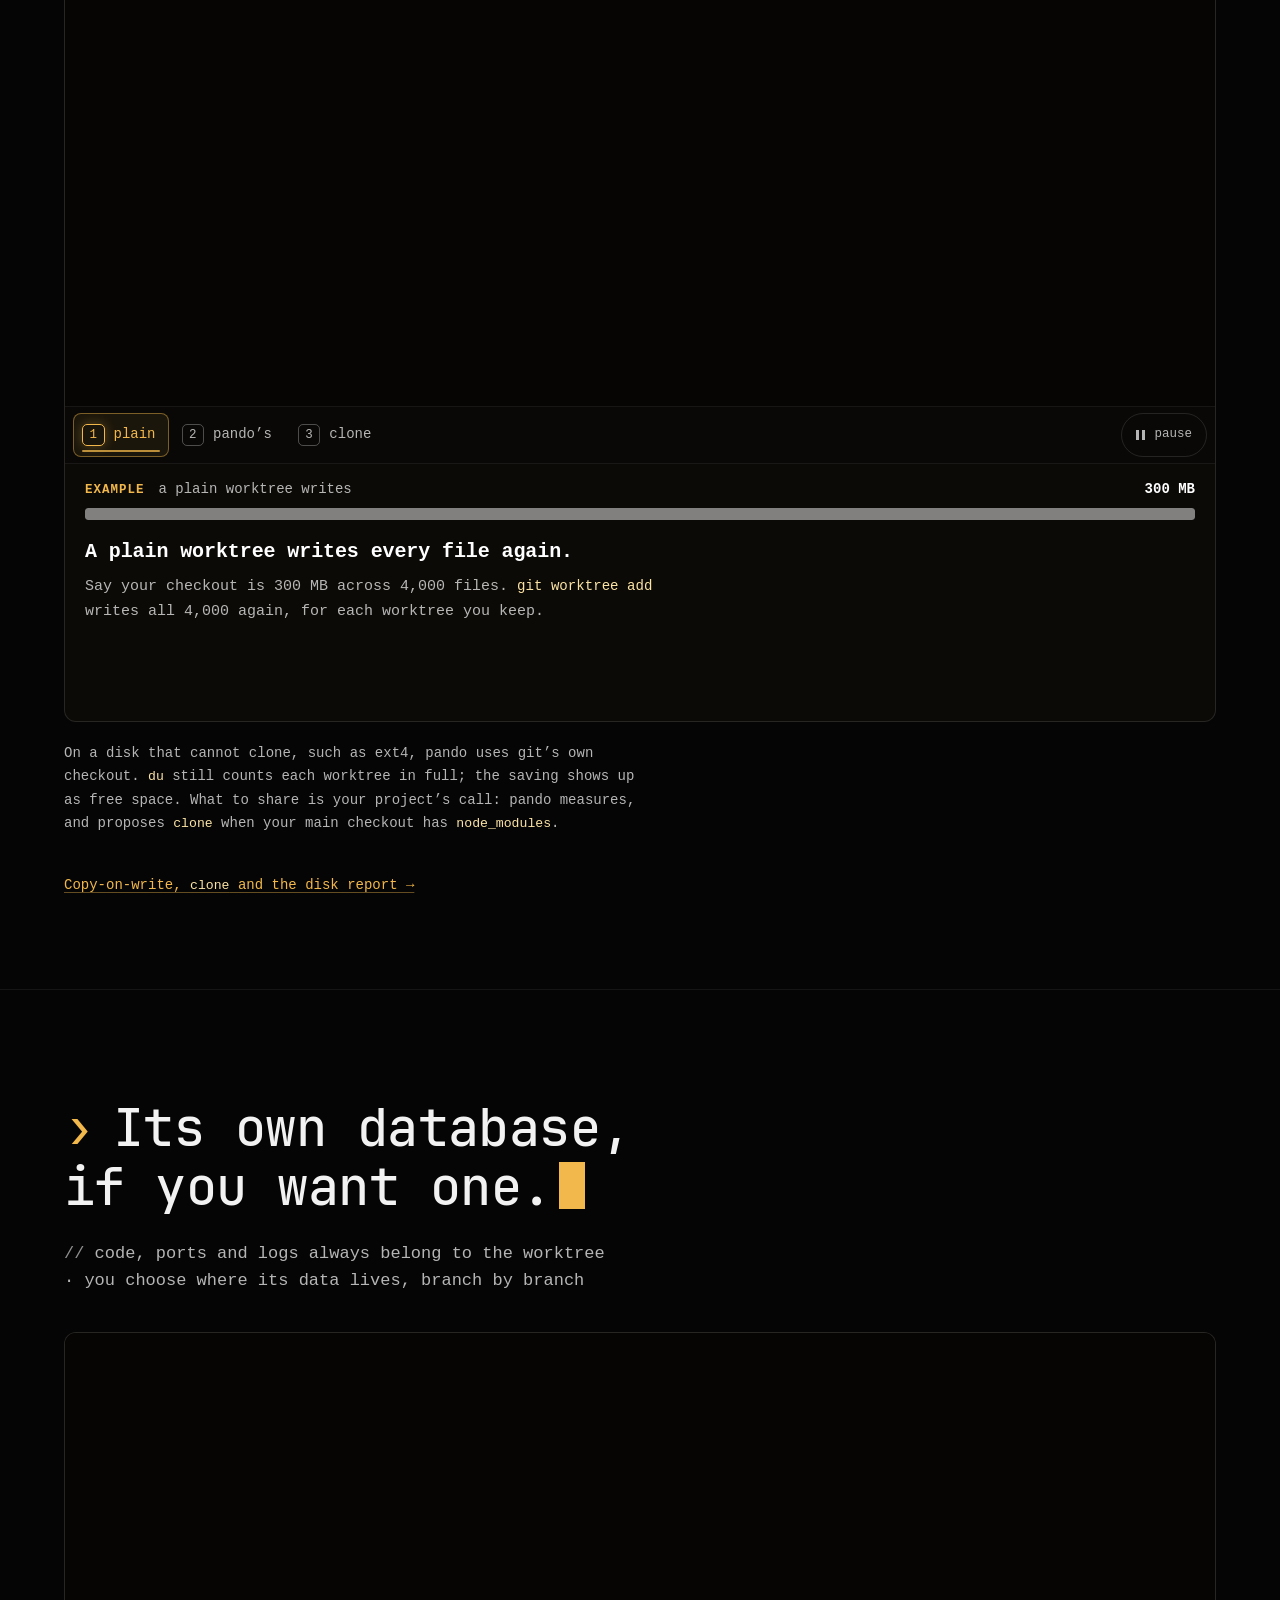
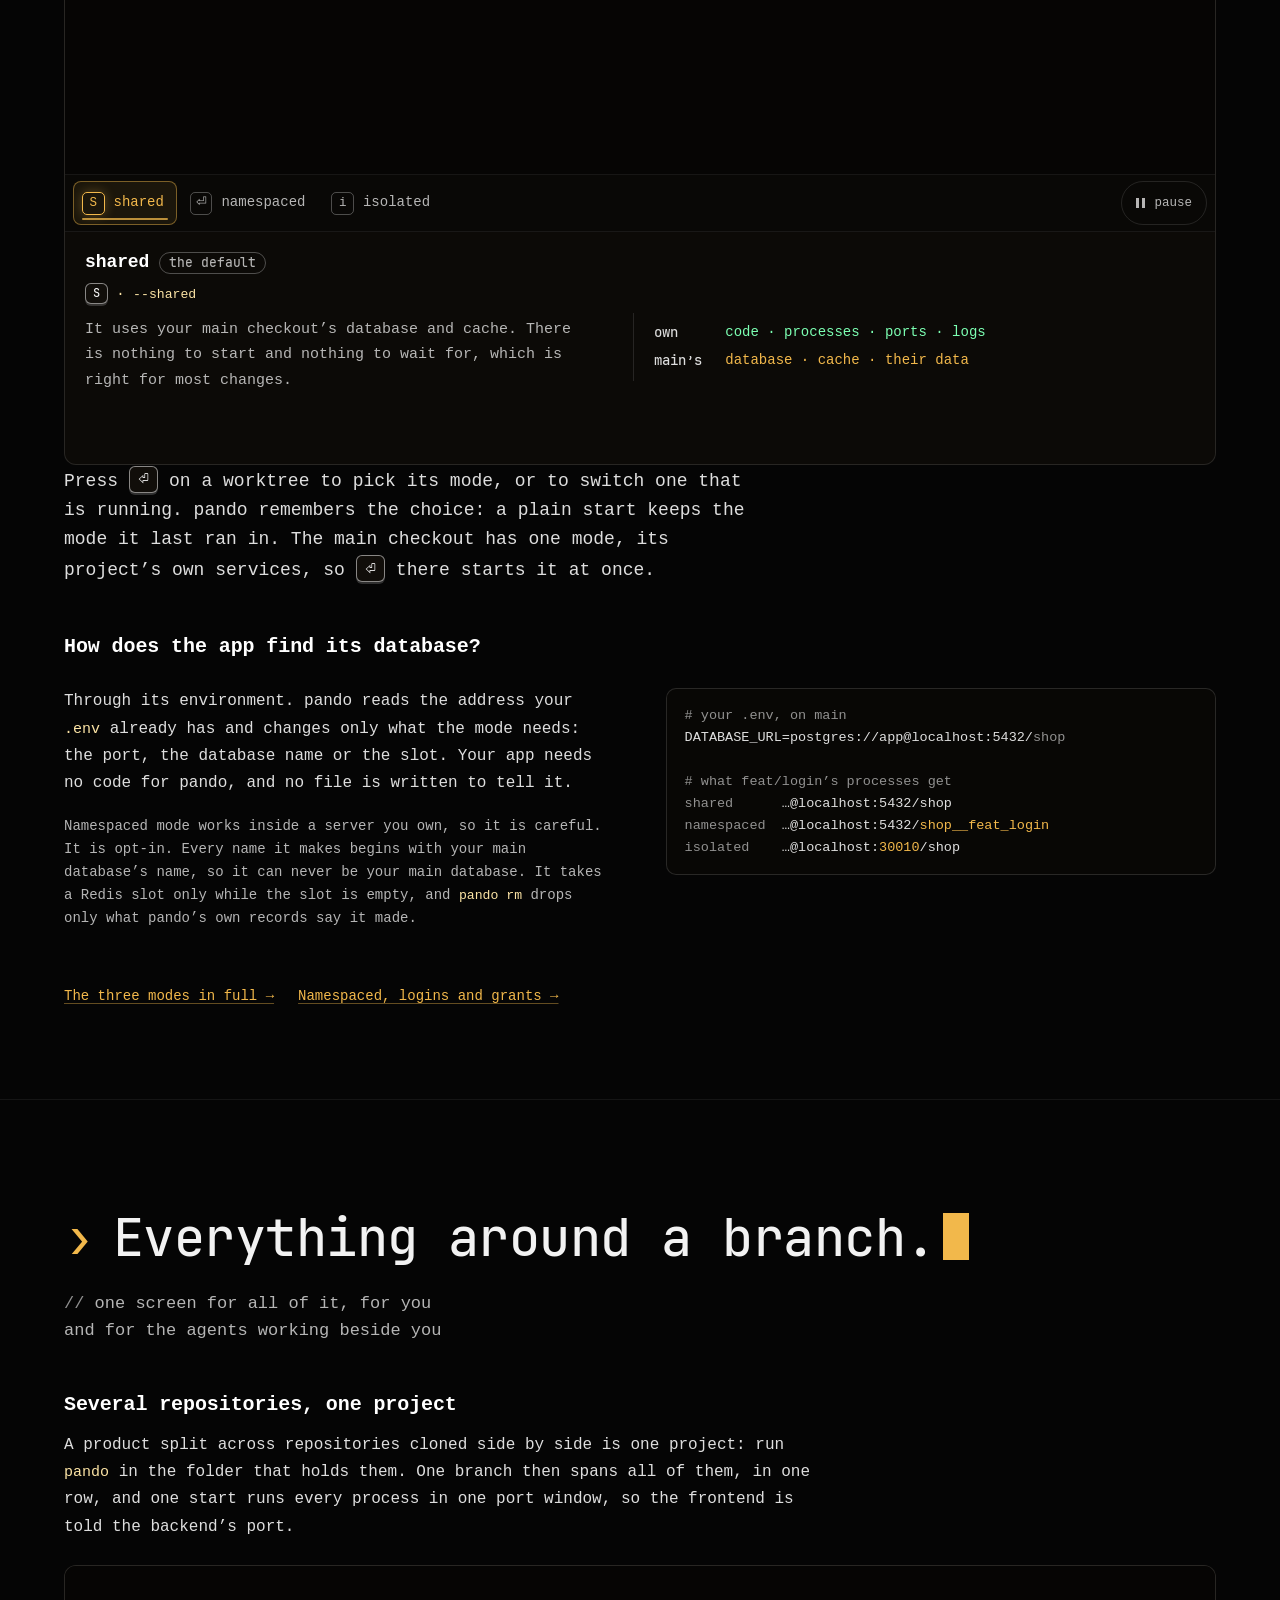
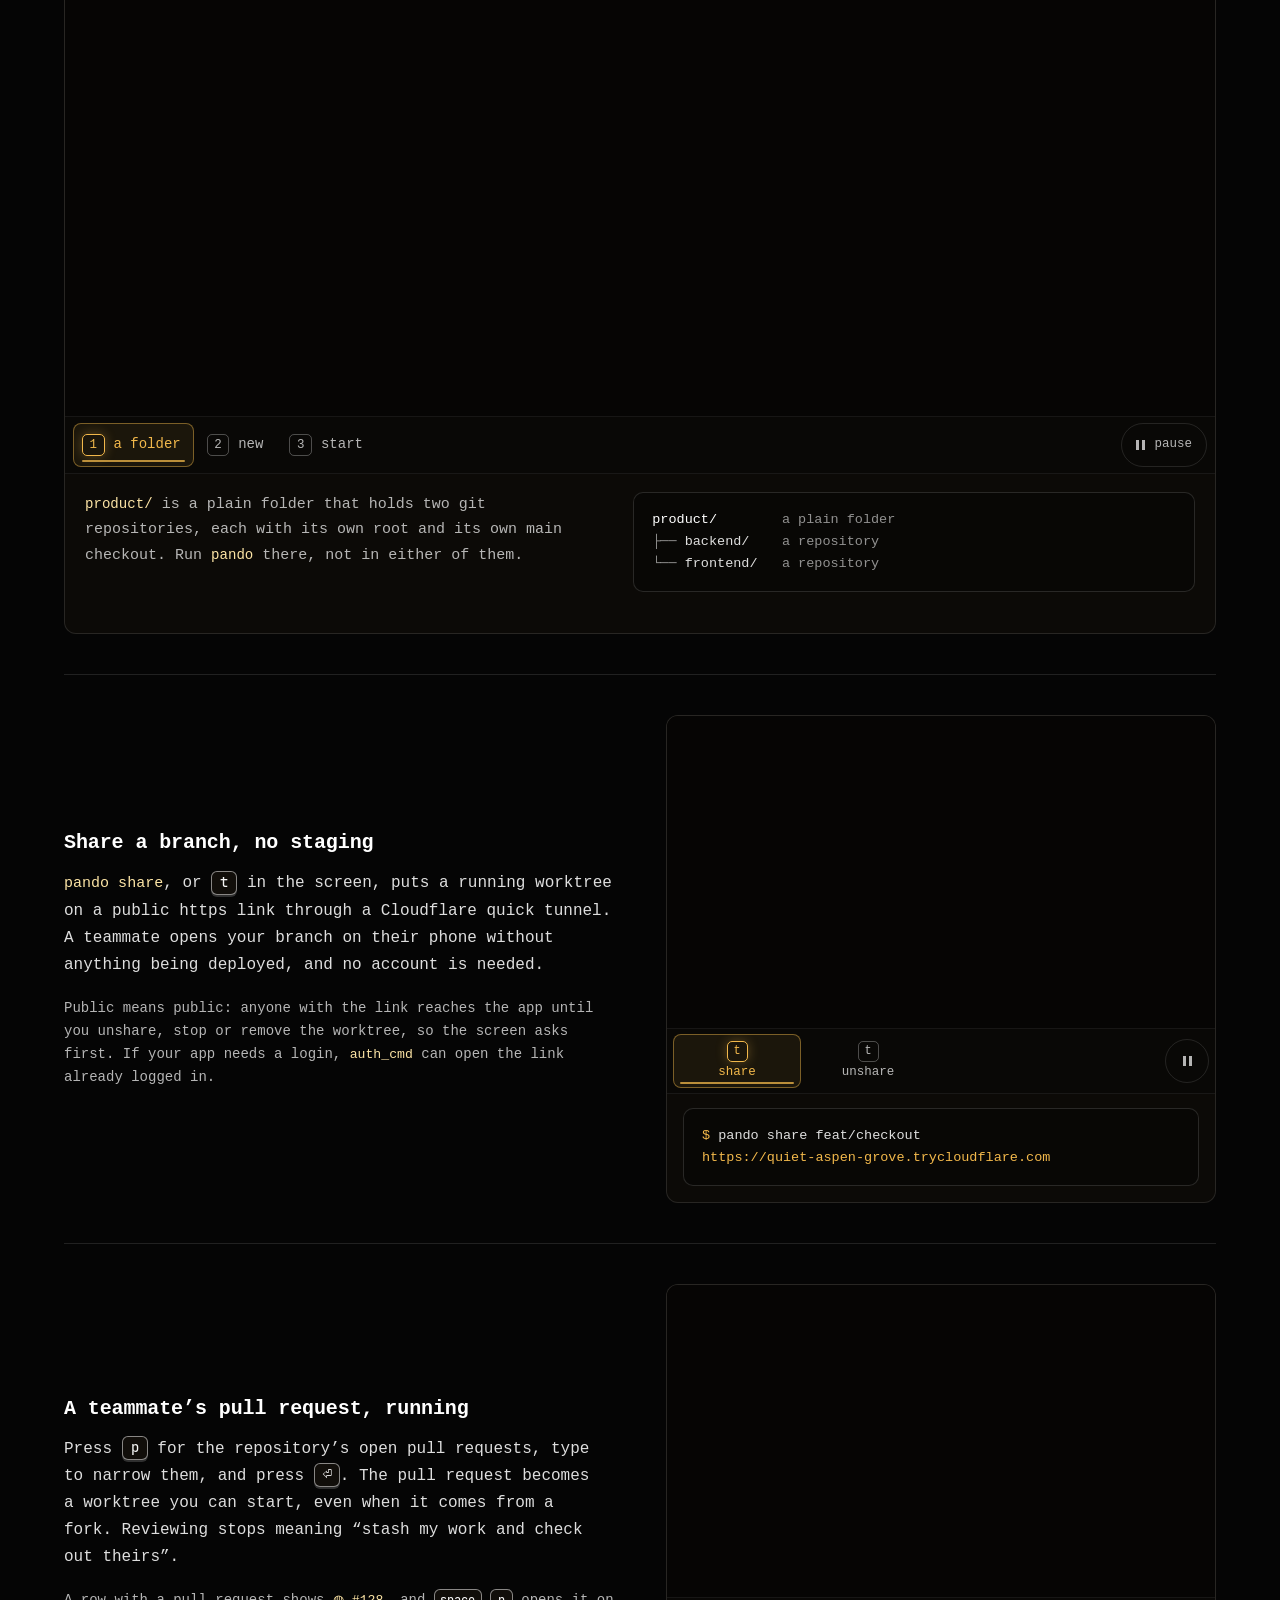
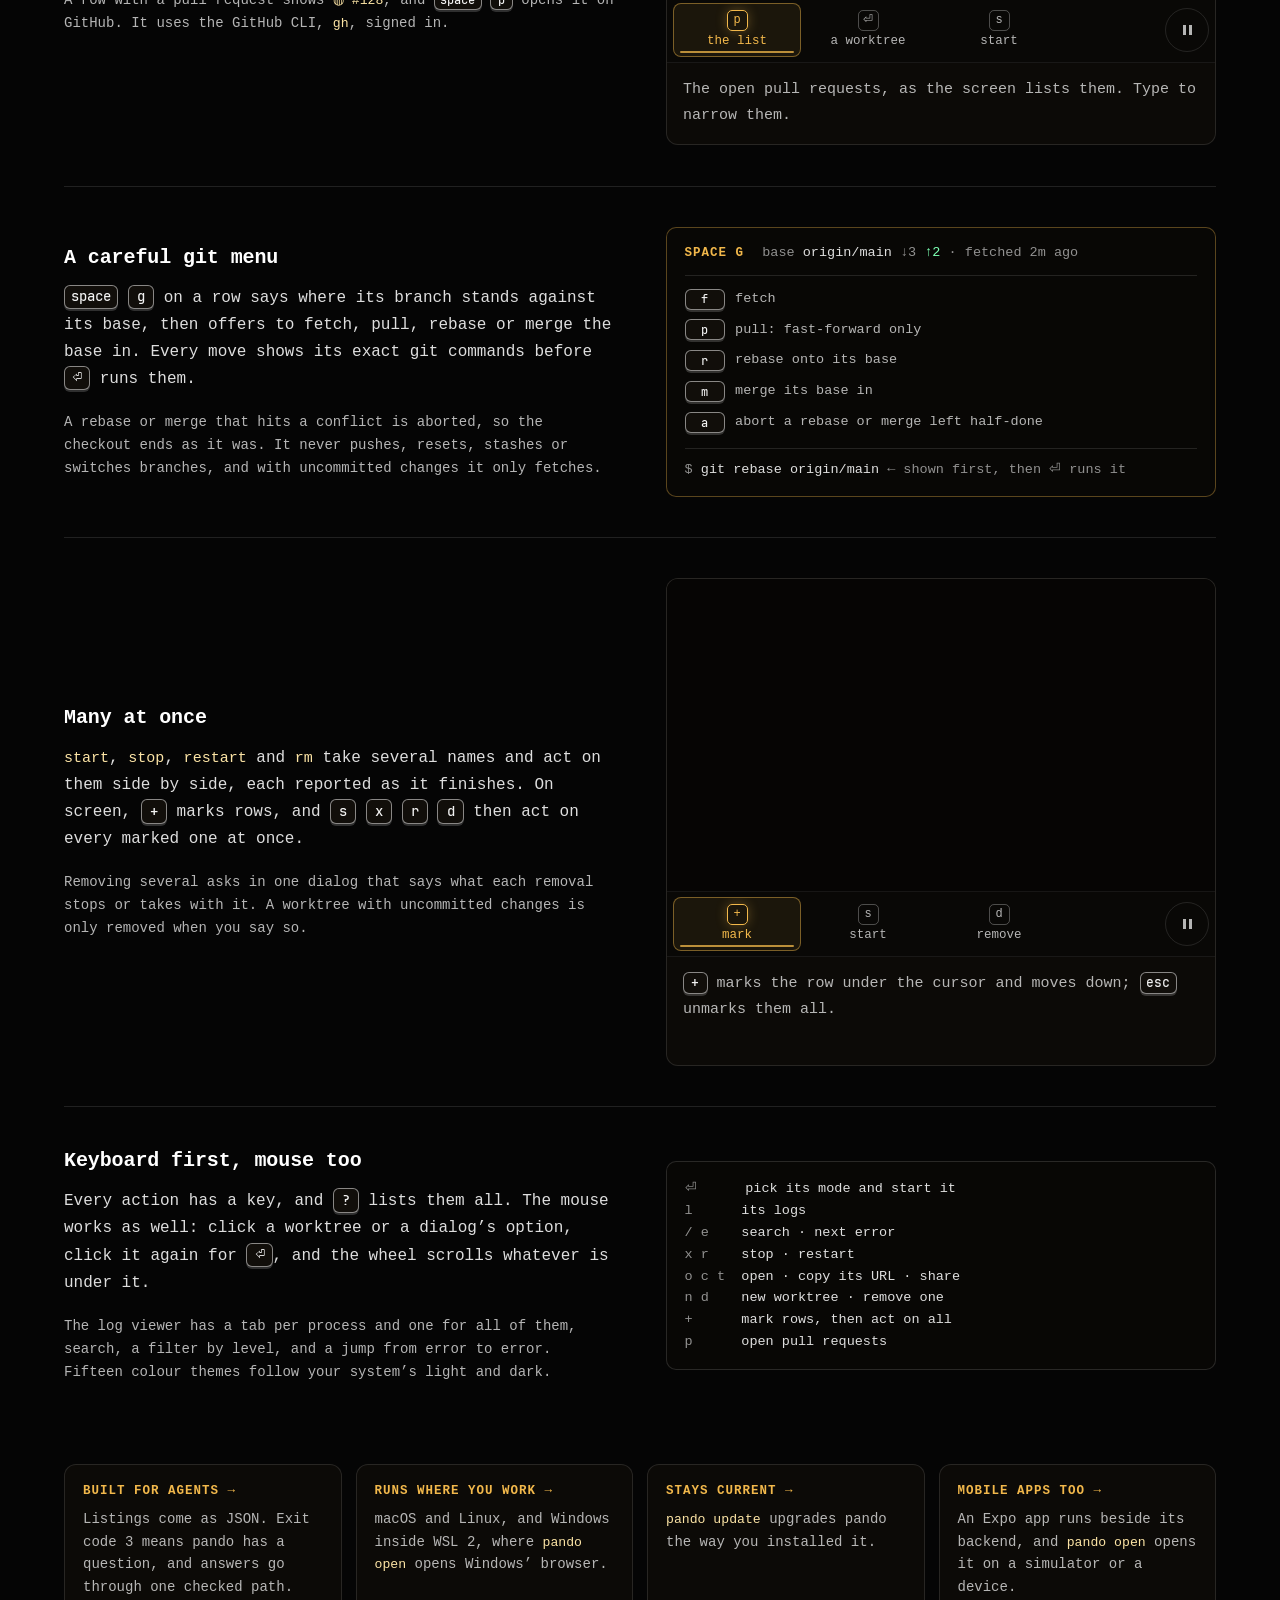
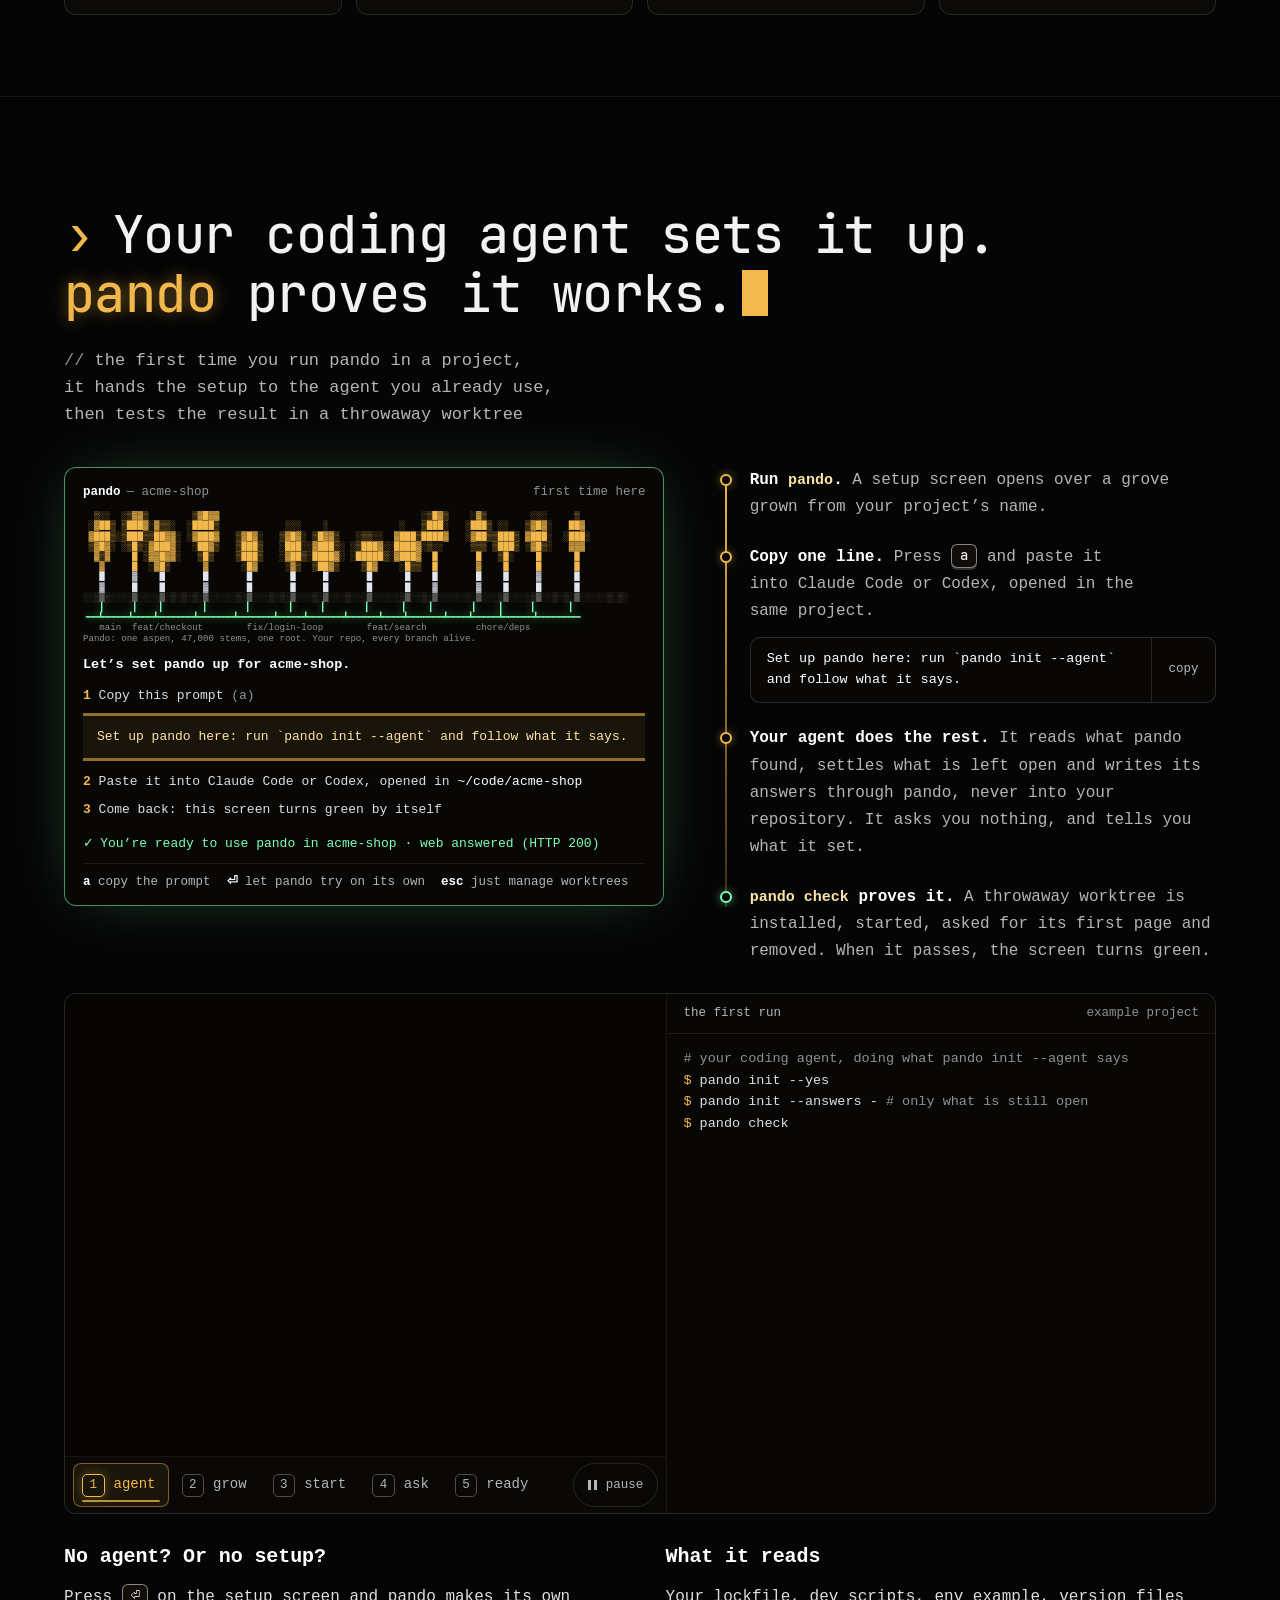
==== commit 0e95e0f7: "perf(site): the feature plates load when the first one comes near, and print as their steps' words p" ====
--- a/site/index.html
+++ b/site/index.html
@@ -404,7 +404,7 @@
       </div>
       <figcaption class="plate-says">
         <div class="say on"><p>The open pull requests, as the screen lists them. Type to narrow them.</p></div>
-        <div class="say"><p><code>#128</code> becomes a worktree. From a fork, it is fetched from <code>pull/128/head</code> into <code>pr-128/cart-drawer</code>.</p></div>
+        <div class="say"><p><code>#128</code> becomes a worktree. From a fork, it is fetched from <code>pull/128/head</code> into <span class="nw"><code>pr-128/cart-drawer</code>.</span></p></div>
         <div class="say"><p>It starts like any other branch, on ports of its own, and its row shows <code>◍ #128</code>.</p></div>
       </figcaption>
     </figure>
@@ -647,6 +647,5 @@
 <script src="assets/grove.js" defer></script>
 <script src="assets/site.js" defer></script>
 <script src="assets/story.js" defer></script>
-<script src="assets/plates.js" defer></script>
 </body>
 </html>
--- a/site/assets/site.css
+++ b/site/assets/site.css
@@ -784,6 +784,9 @@
 
 @media print {
   .hud, .stage, .demo, .demo-ctl, .endcard canvas { display: none !important; }
+  .plate-art, .plate-ctl, .plate-meter { display: none !important; }
+  .js .plate-says > .say { grid-area: auto; visibility: visible; margin-bottom: 14px; }
+  .js .log .l.off { visibility: visible; }
   .js .beats { margin-top: 0; }
   .beat-text { opacity: 1 !important; transform: none !important; position: static !important; }
   .js .headline .ch { opacity: 1 !important; }
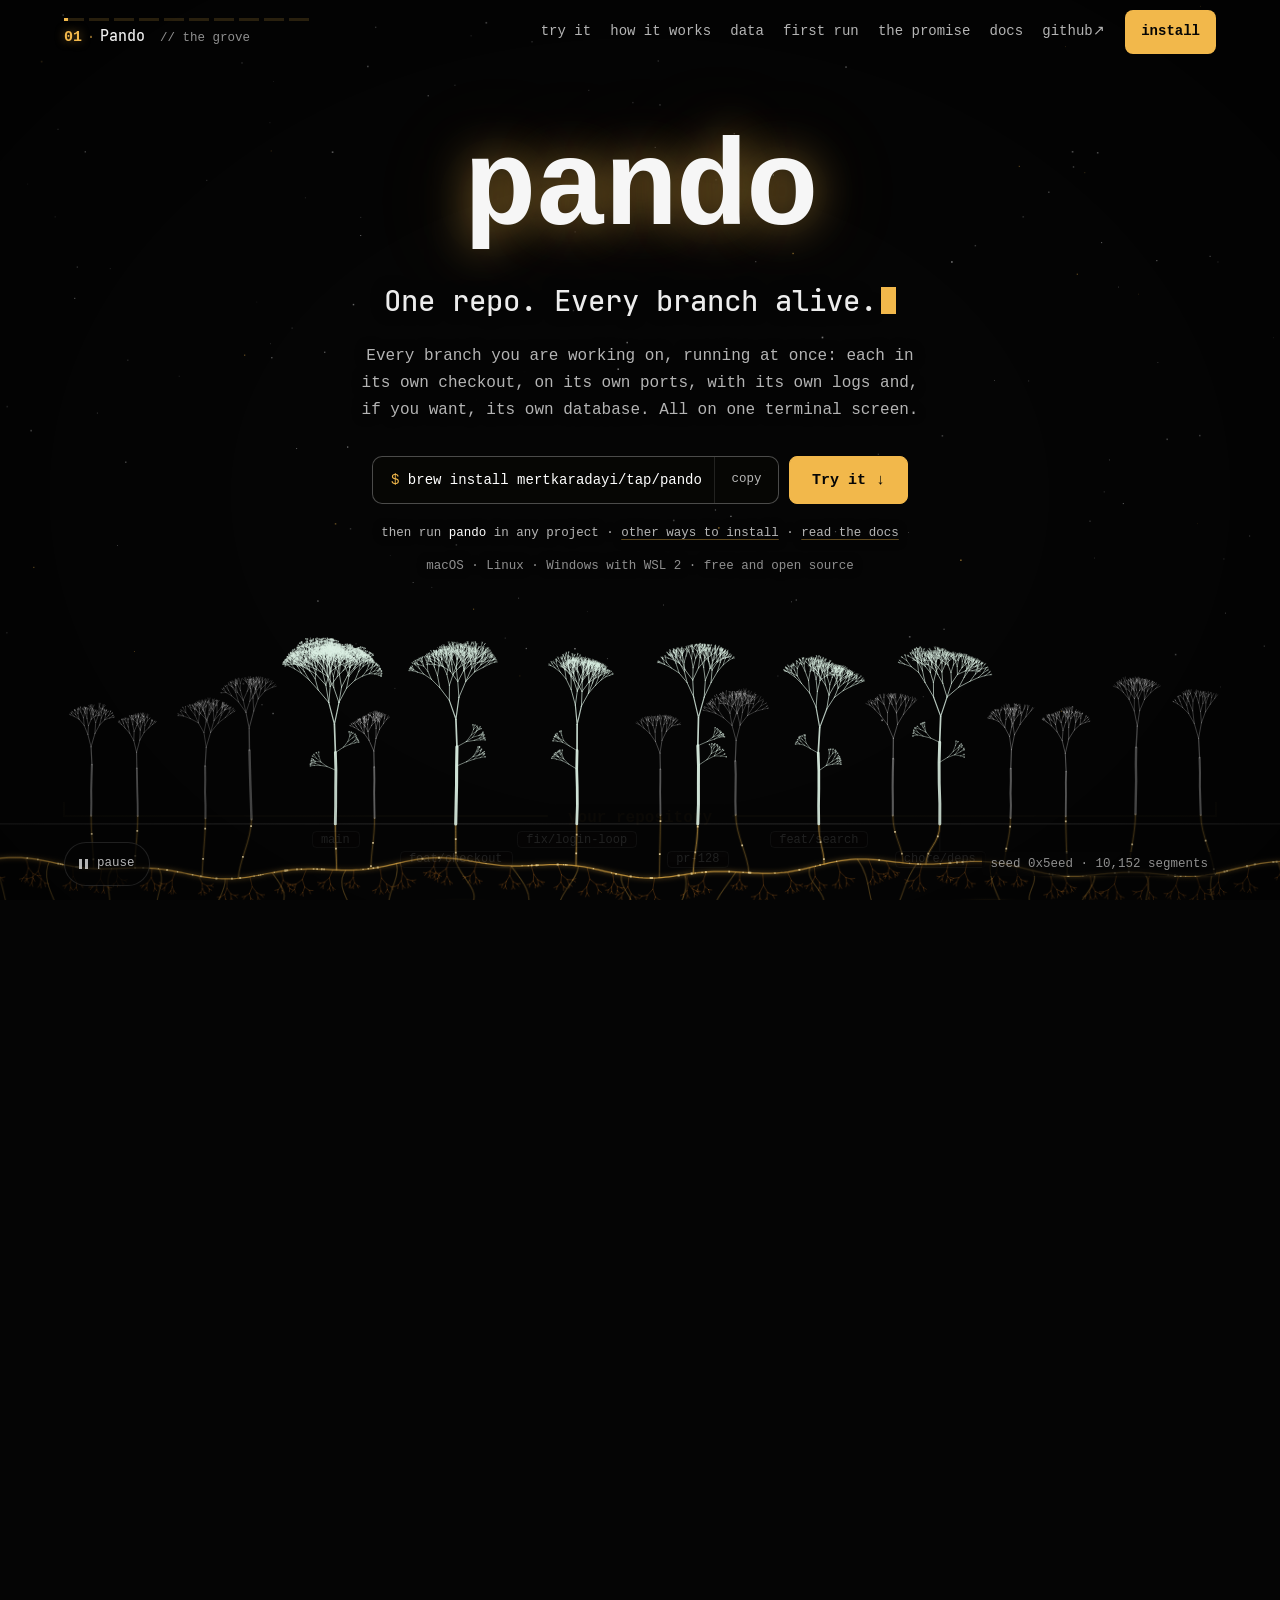
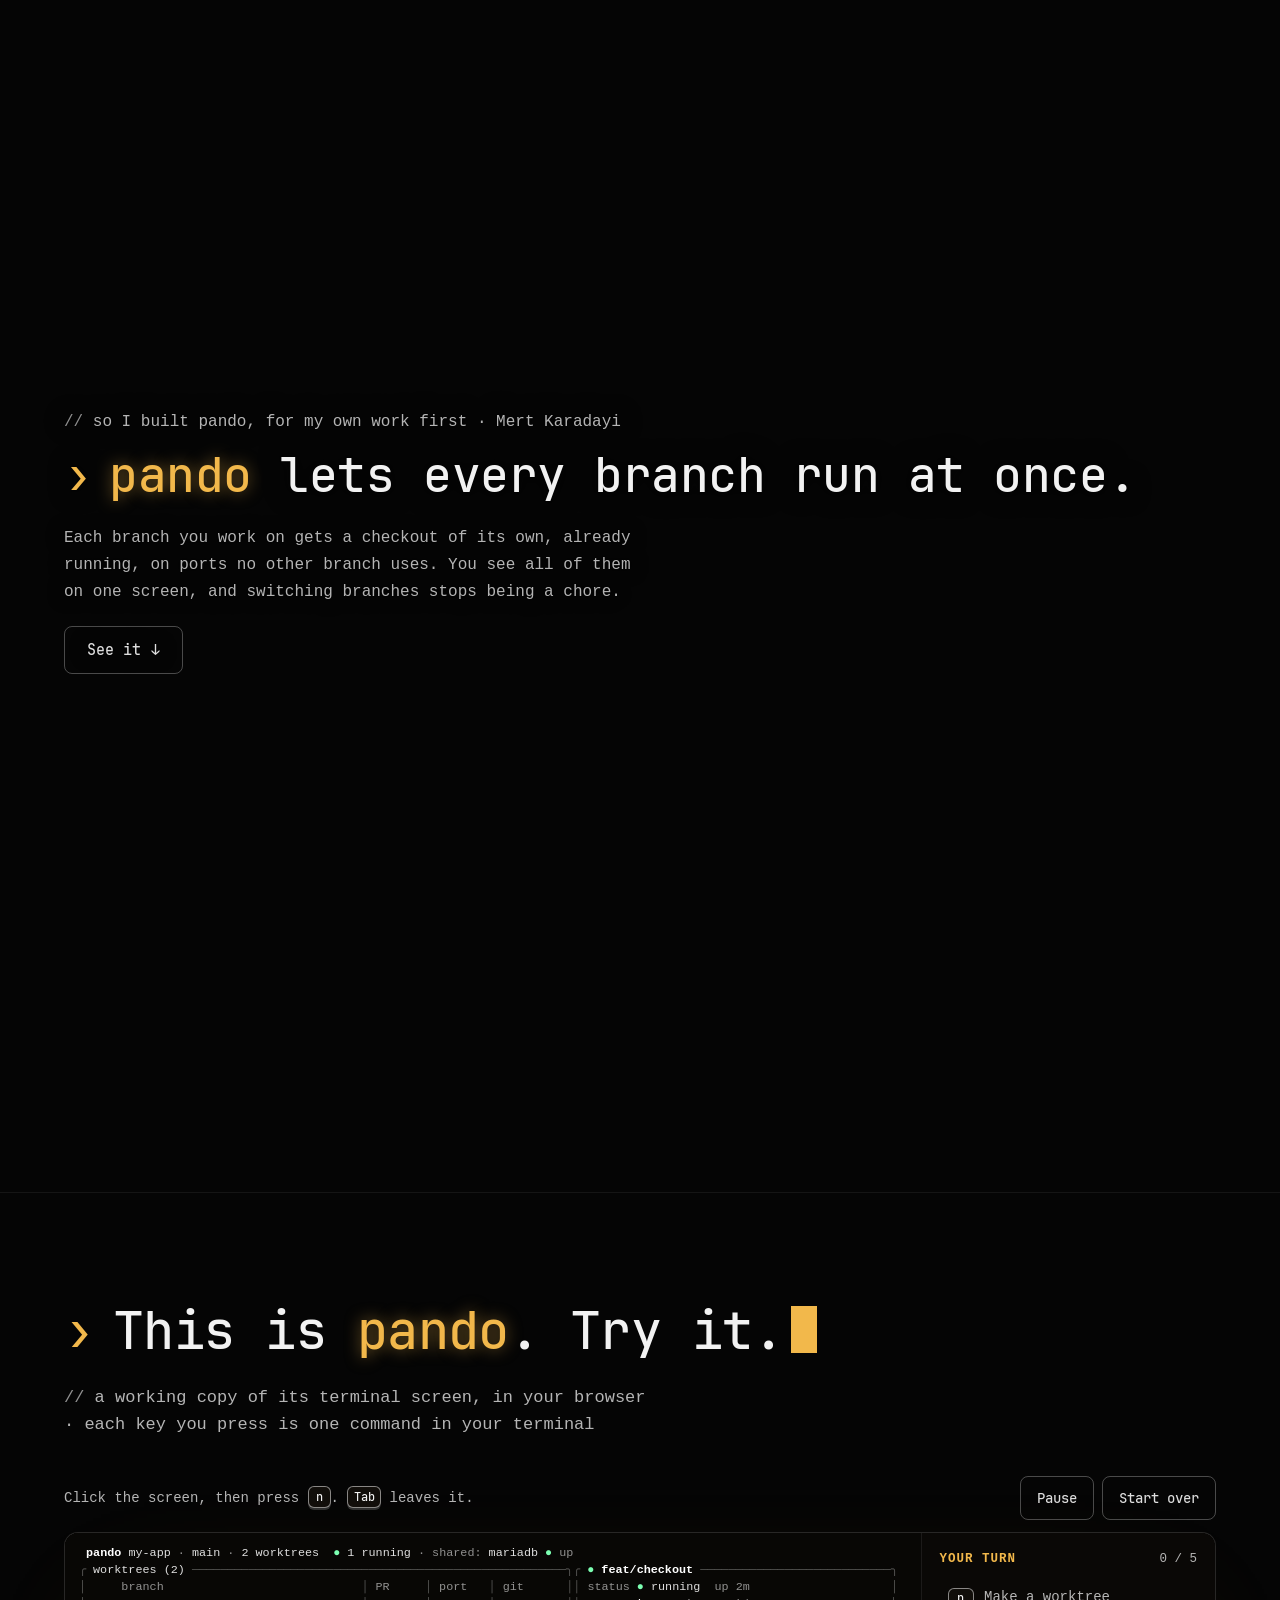
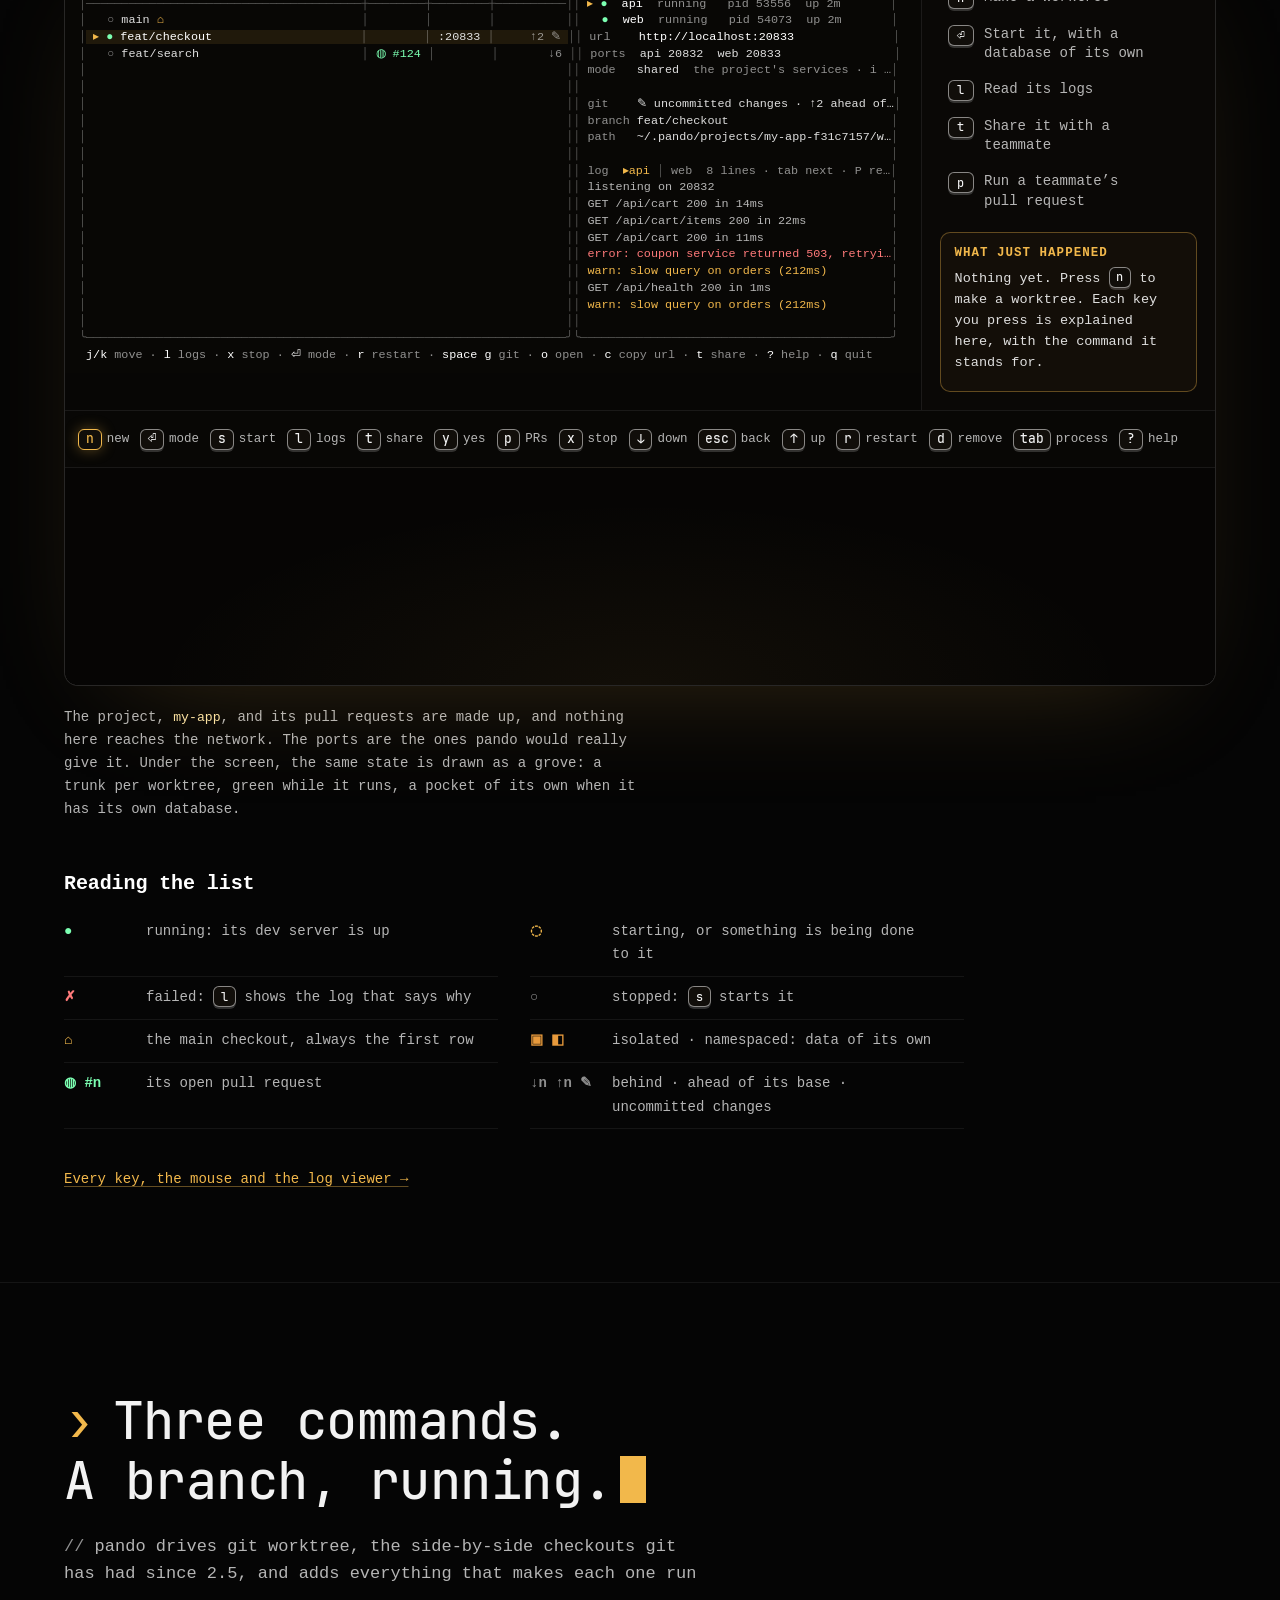
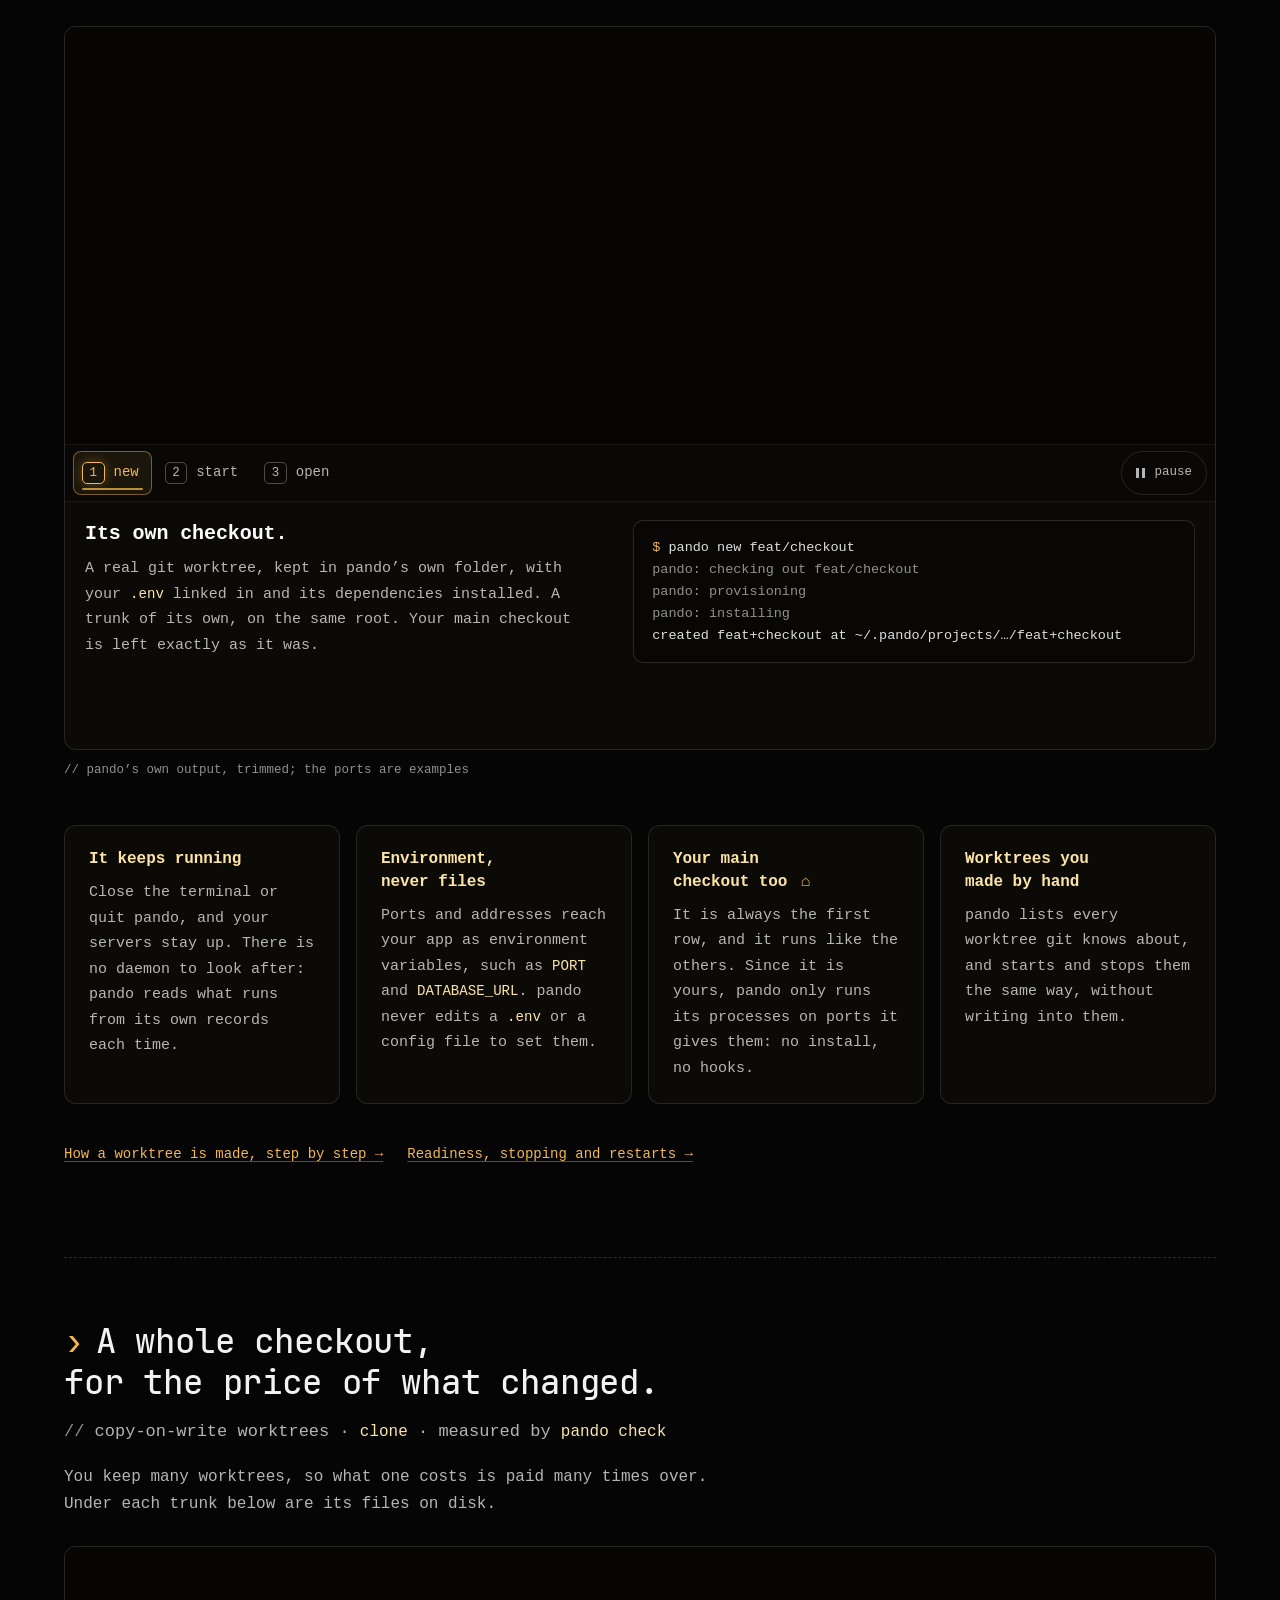
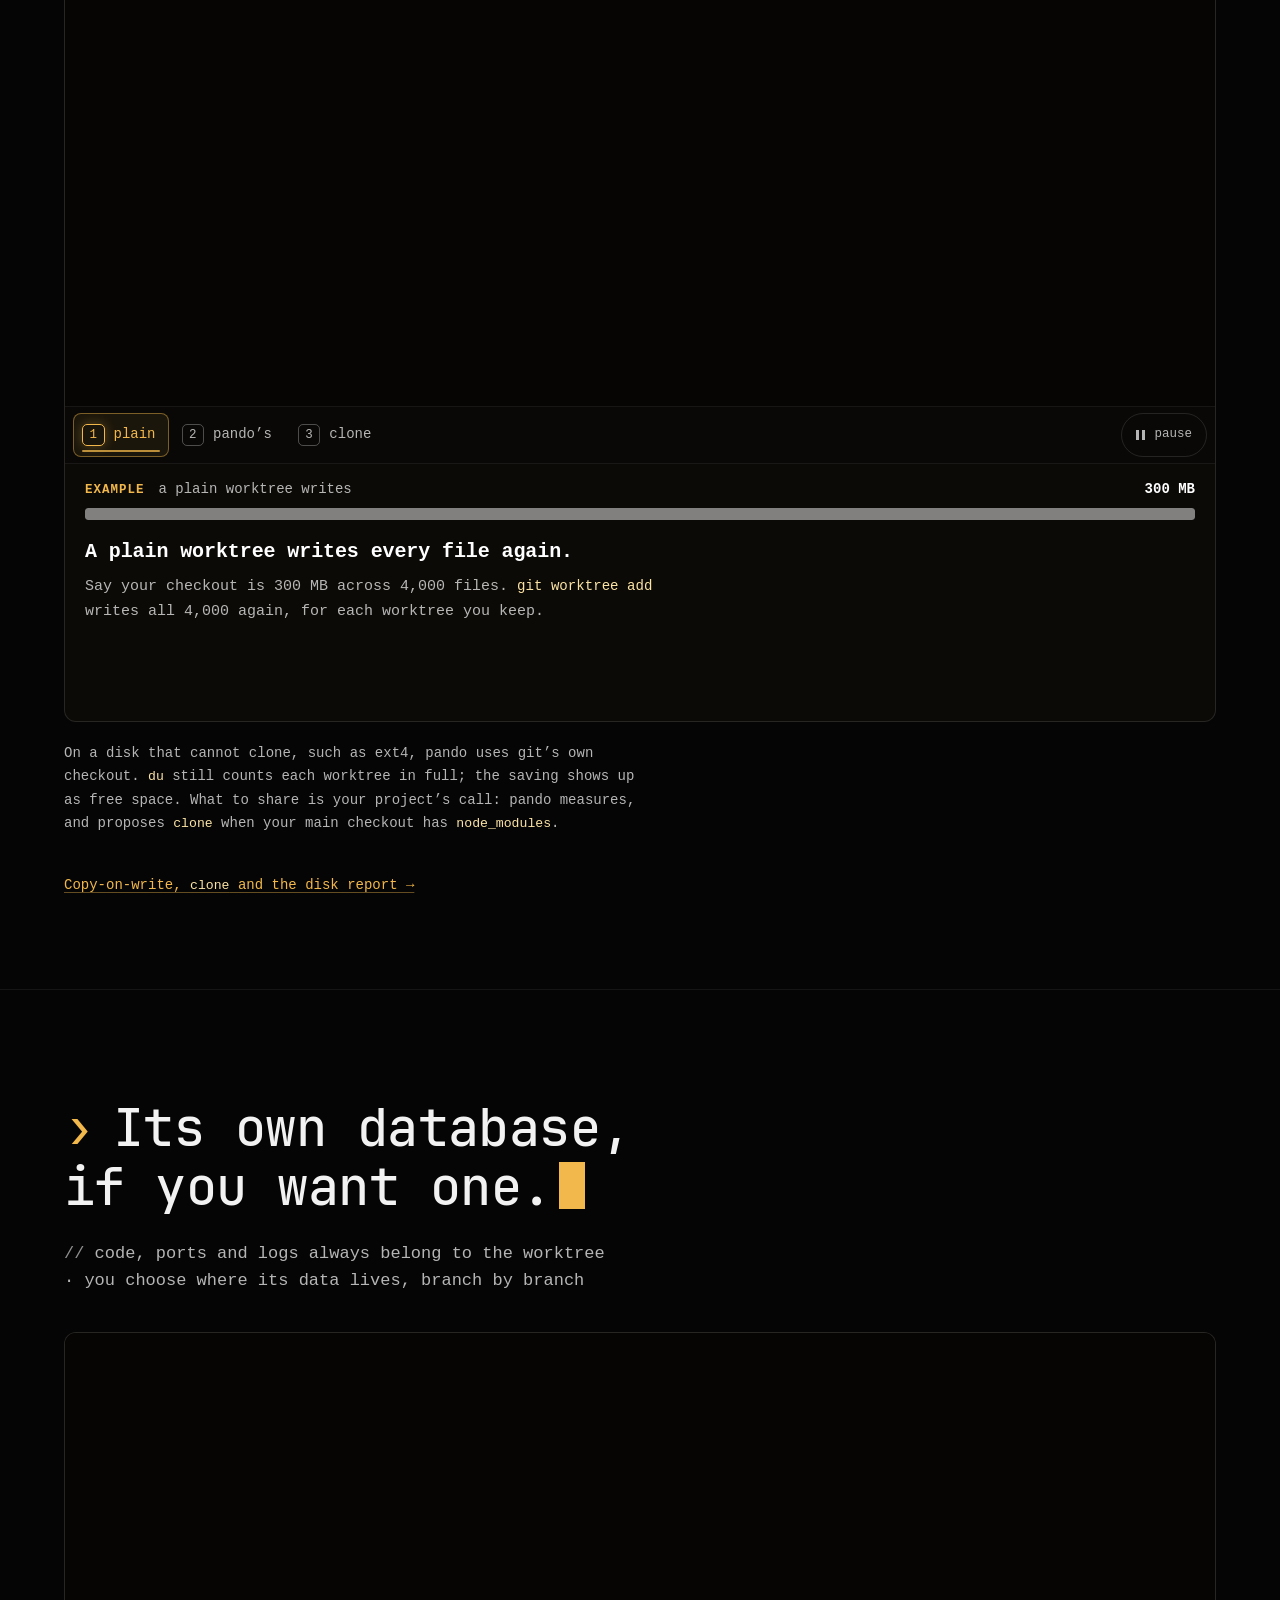
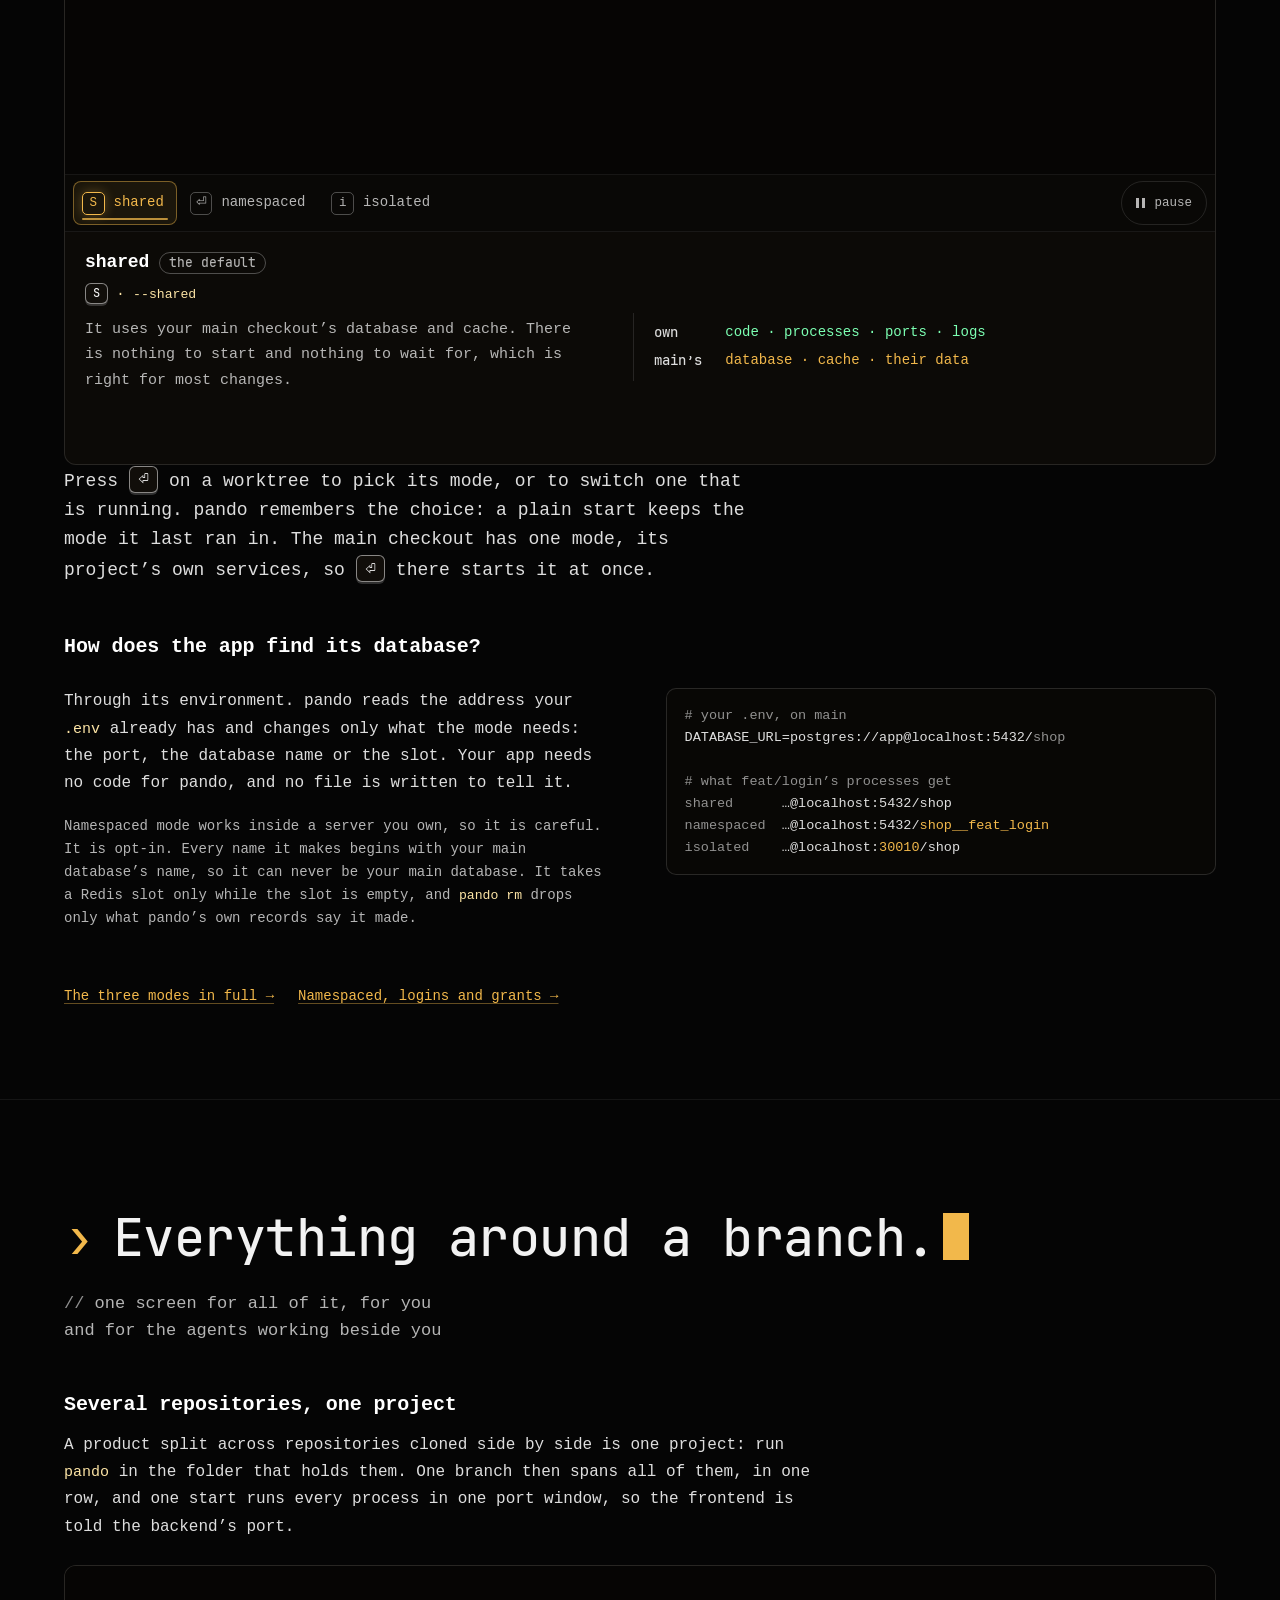
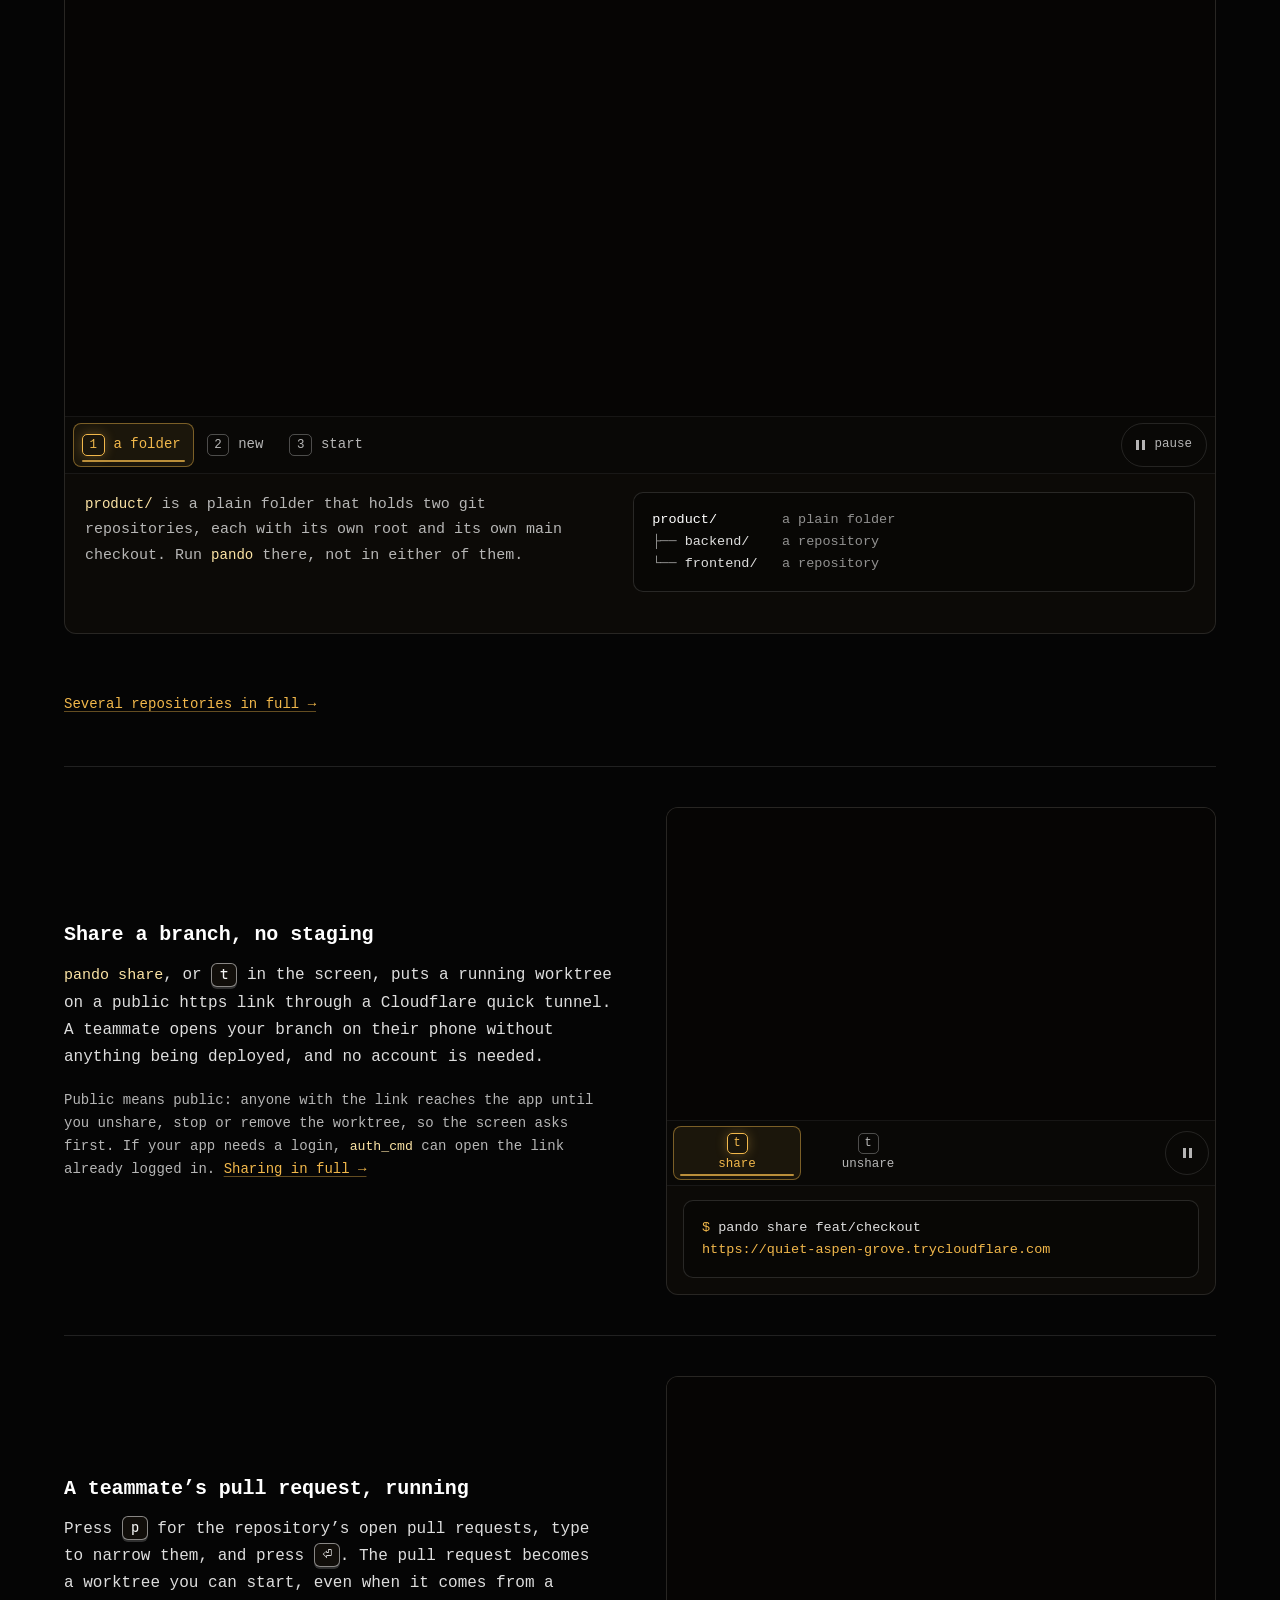
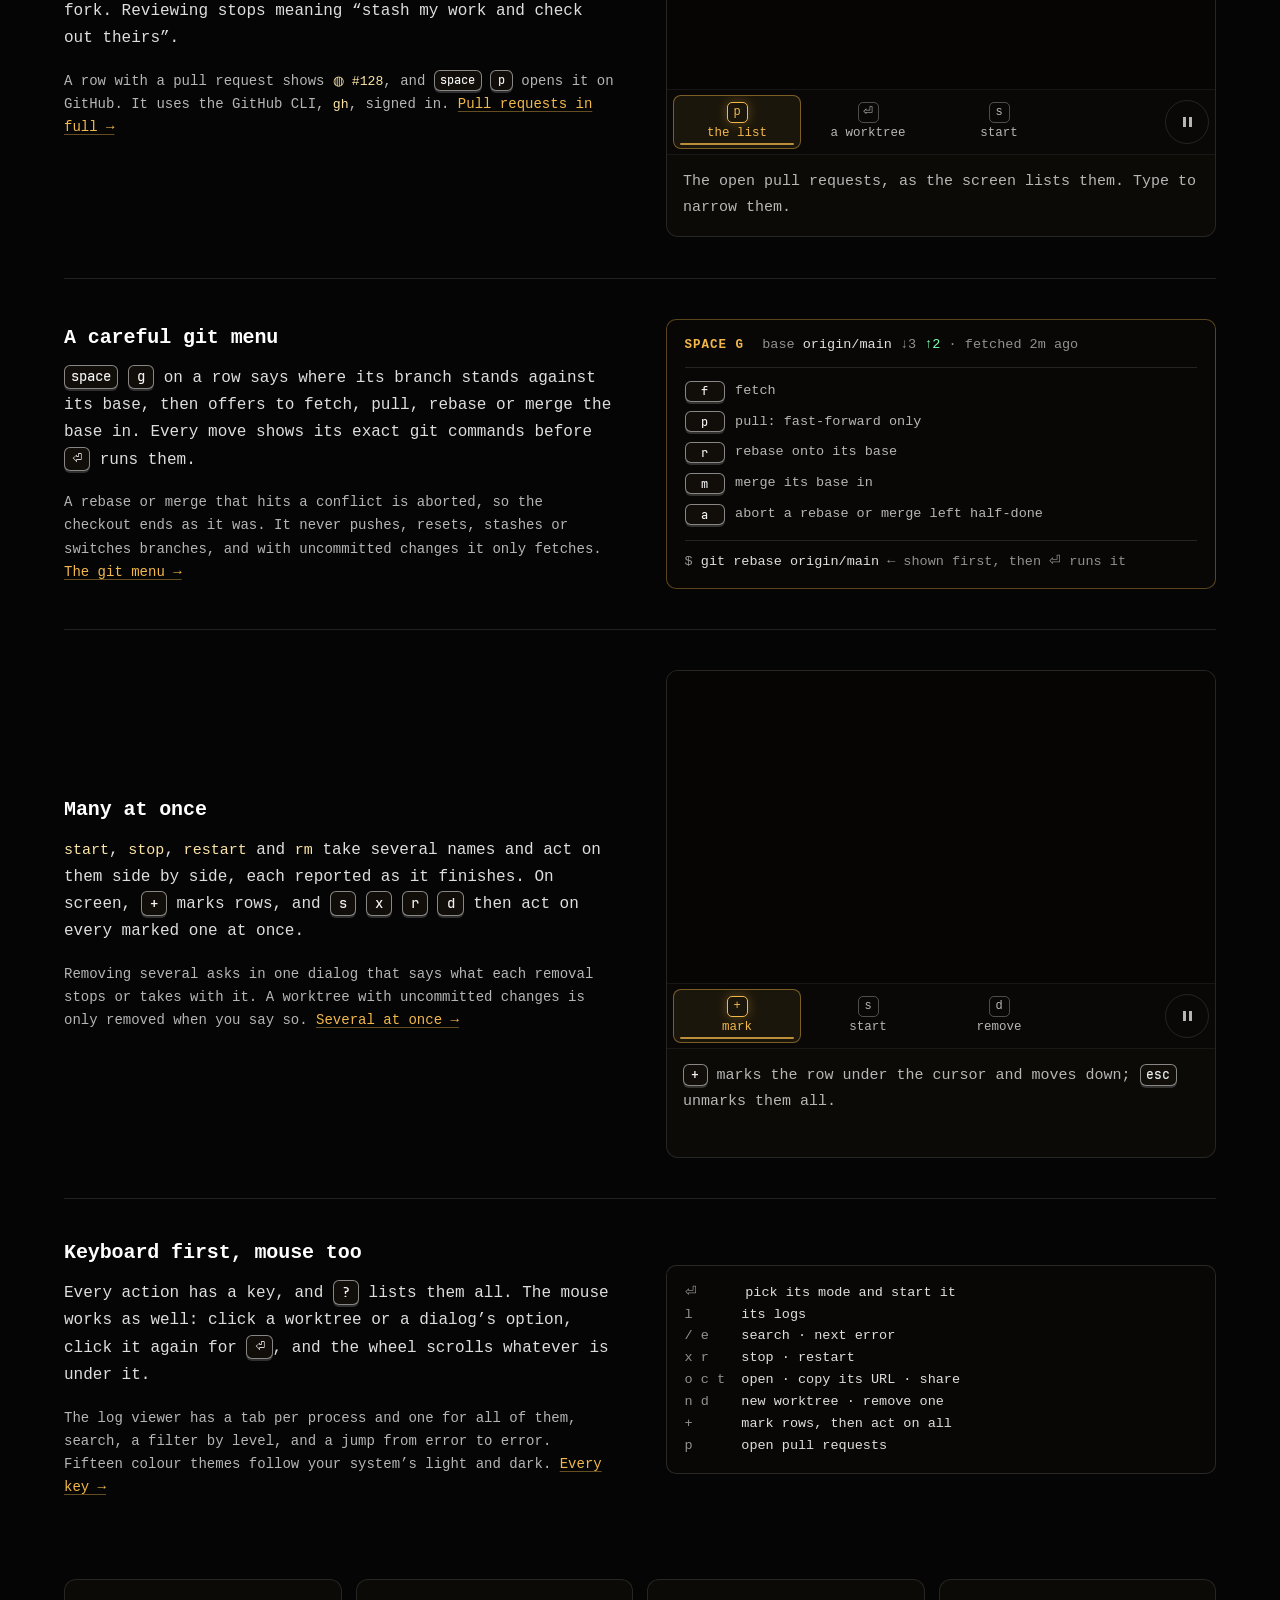
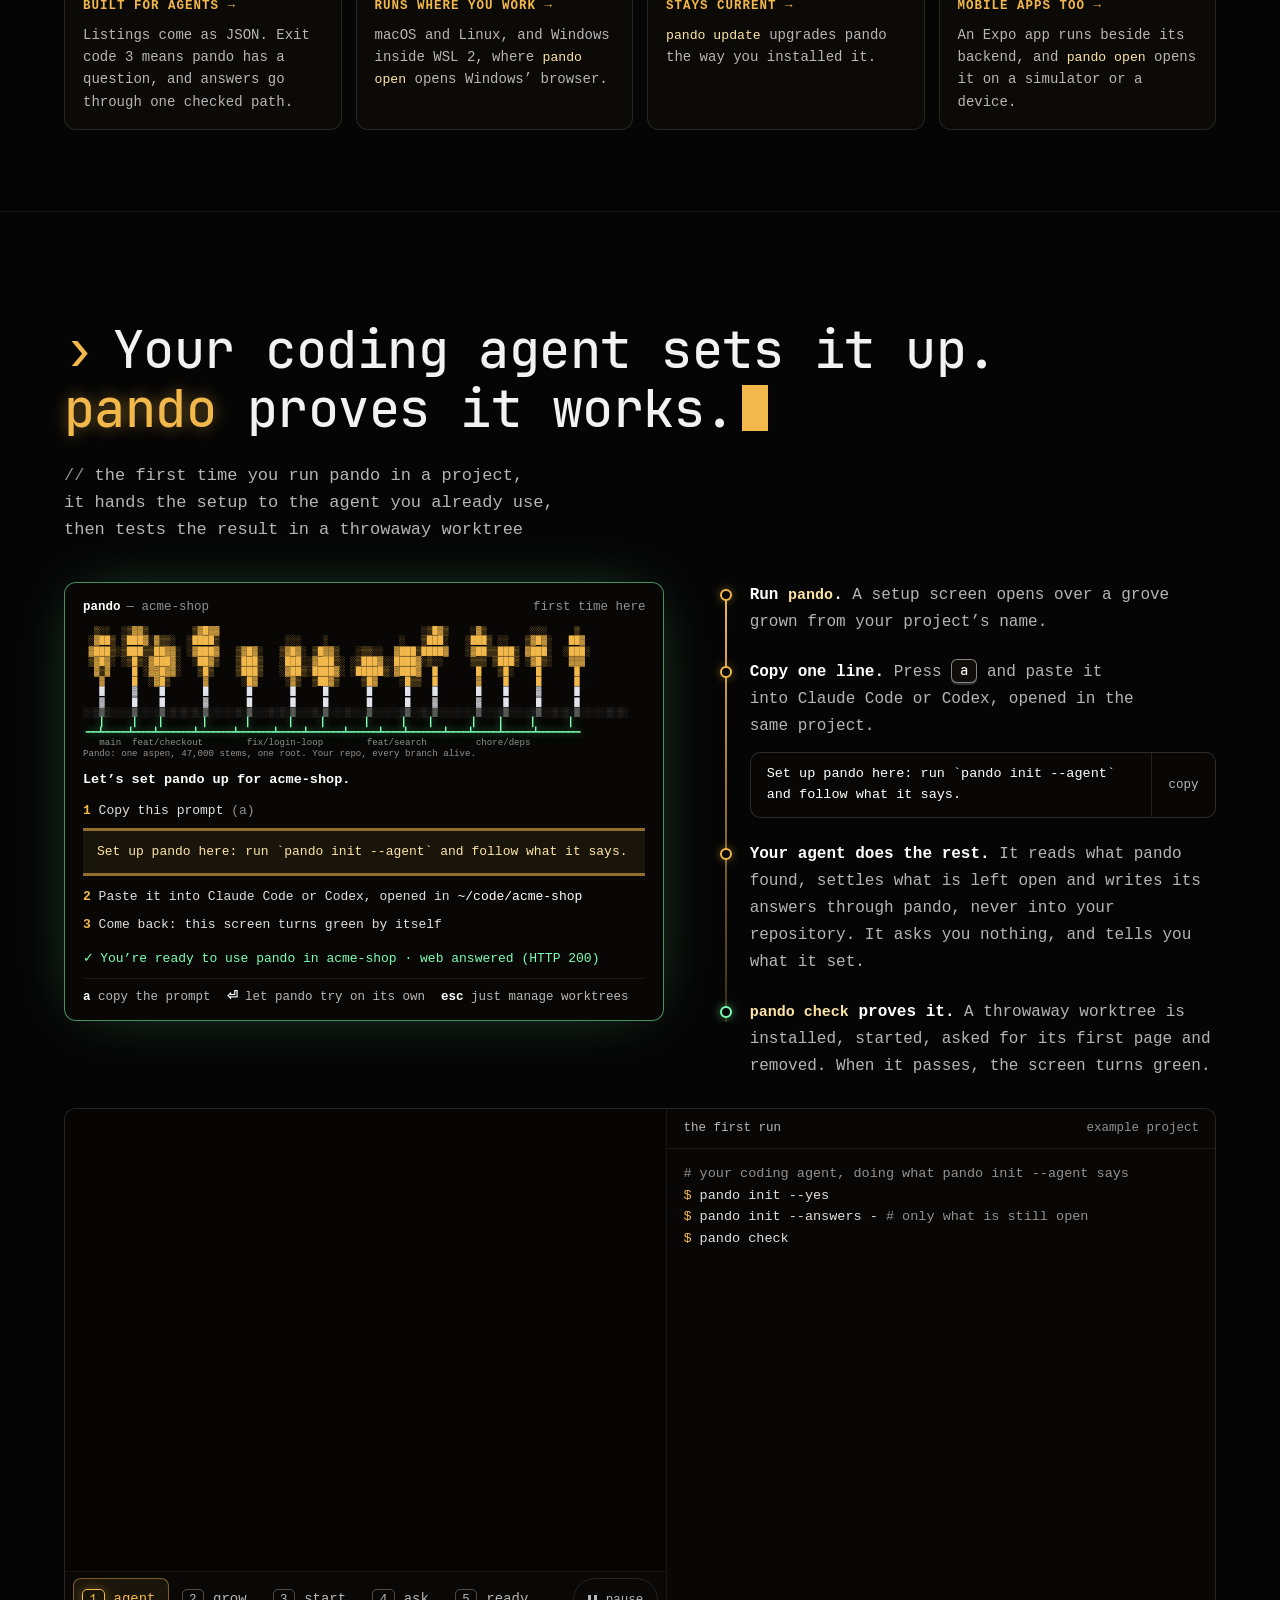
==== commit 1ec8dca8: "fix(site): a plate's trunks grow on any jump between steps, and each feature links to its section of" ====
--- a/site/index.html
+++ b/site/index.html
@@ -369,13 +369,14 @@
         </div>
       </figcaption>
     </figure>
+      <p class="more"><a href="docs.html#repos">Several repositories in full →</a></p>
     </div>
 
     <div class="feature" id="share">
       <div class="f-text">
         <h3 data-beat="share">Share a branch, no staging</h3>
         <p><code>pando share</code>, or <kbd>t</kbd> in the screen, puts a running worktree on a public https link through a Cloudflare quick tunnel. A teammate opens your branch on their phone without anything being deployed, and no account is needed.</p>
-        <p class="d">Public means public: anyone with the link reaches the app until you unshare, stop or remove the worktree, so the screen asks first. If your app needs a login, <code>auth_cmd</code> can open the link already logged in.</p>
+        <p class="d">Public means public: anyone with the link reaches the app until you unshare, stop or remove the worktree, so the screen asks first. If your app needs a login, <code>auth_cmd</code> can open the link already logged in. <a href="docs.html#share">Sharing in full →</a></p>
       </div>
 <figure class="plate sm" data-plate="share" data-still="0" style="--ar: 1.75; --ar-m: 1.05" aria-label="feat/checkout runs on port 22809. pando share sends a beam up from its trunk to a public link, quiet-aspen-grove.trycloudflare.com, which a teammate opens on a phone. pando unshare takes the link down.">
       <div class="plate-art"><canvas aria-hidden="true"></canvas></div>
@@ -394,7 +395,7 @@
       <div class="f-text">
         <h3 data-beat="pull requests">A teammate’s pull request, running</h3>
         <p>Press <kbd>p</kbd> for the repository’s open pull requests, type to narrow them, and press <kbd>⏎</kbd>. The pull request becomes a worktree you can start, even when it comes from a fork. Reviewing stops meaning “stash my work and check out theirs”.</p>
-        <p class="d">A row with a pull request shows <code>◍ #128</code>, and <kbd>space</kbd> <kbd>p</kbd> opens it on GitHub. It uses the GitHub CLI, <code>gh</code>, signed in.</p>
+        <p class="d">A row with a pull request shows <code>◍ #128</code>, and <kbd>space</kbd> <kbd>p</kbd> opens it on GitHub. It uses the GitHub CLI, <code>gh</code>, signed in. <a href="docs.html#prs">Pull requests in full →</a></p>
       </div>
 <figure class="plate sm" data-plate="prs" style="--ar: 1.75; --ar-m: 1.05" aria-label="Beside the main checkout, the repository's open pull requests hang in a list. Enter on #128 plants it as a young trunk, pr-128/cart-drawer, which starts like any other branch, on port 23417.">
       <div class="plate-art"><canvas aria-hidden="true"></canvas></div>
@@ -414,7 +415,7 @@
       <div class="f-text">
         <h3 data-beat="git menu">A careful git menu</h3>
         <p><kbd>space</kbd> <kbd>g</kbd> on a row says where its branch stands against its base, then offers to fetch, pull, rebase or merge the base in. Every move shows its exact git commands before <kbd>⏎</kbd> runs them.</p>
-        <p class="d">A rebase or merge that hits a conflict is aborted, so the checkout ends as it was. It never pushes, resets, stashes or switches branches, and with uncommitted changes it only fetches.</p>
+        <p class="d">A rebase or merge that hits a conflict is aborted, so the checkout ends as it was. It never pushes, resets, stashes or switches branches, and with uncommitted changes it only fetches. <a href="docs.html#git-menu">The git menu →</a></p>
       </div>
       <div class="kv-box" role="group" aria-label="The moves the git menu offers">
         <p class="kv-h"><span class="lbl">space g</span> <span class="d">base</span> origin/main <span class="d">↓3</span> <span class="gr">↑2</span> <span class="d">· fetched 2m ago</span></p>
@@ -431,7 +432,7 @@
       <div class="f-text">
         <h3 data-beat="many at once">Many at once</h3>
         <p><code>start</code>, <code>stop</code>, <code>restart</code> and <code>rm</code> take several names and act on them side by side, each reported as it finishes. On screen, <kbd>+</kbd> marks rows, and <kbd>s</kbd> <kbd>x</kbd> <kbd>r</kbd> <kbd>d</kbd> then act on every marked one at once.</p>
-        <p class="d">Removing several asks in one dialog that says what each removal stops or takes with it. A worktree with uncommitted changes is only removed when you say so.</p>
+        <p class="d">Removing several asks in one dialog that says what each removal stops or takes with it. A worktree with uncommitted changes is only removed when you say so. <a href="docs.html#several-at-once">Several at once →</a></p>
       </div>
 <figure class="plate sm" data-plate="many" data-still="1" style="--ar: 1.75; --ar-m: 1.05" aria-label="Five trunks. Plus marks three of them, feat/a, feat/b and fix/c. s starts all three at once, each turning green as it finishes. d removes the three, and they go back into the root while the others stay.">
       <div class="plate-art"><canvas aria-hidden="true"></canvas></div>
@@ -451,7 +452,7 @@
       <div class="f-text">
         <h3 data-beat="keyboard and mouse">Keyboard first, mouse too</h3>
         <p>Every action has a key, and <kbd>?</kbd> lists them all. The mouse works as well: click a worktree or a dialog’s option, click it again for <kbd>⏎</kbd>, and the wheel scrolls whatever is under it.</p>
-        <p class="d">The log viewer has a tab per process and one for all of them, search, a filter by level, and a jump from error to error. Fifteen colour themes follow your system’s light and dark.</p>
+        <p class="d">The log viewer has a tab per process and one for all of them, search, a filter by level, and a jump from error to error. Fifteen colour themes follow your system’s light and dark. <a href="docs.html#tui">Every key →</a></p>
       </div>
 <pre class="code fit"><span class="d">⏎</span>      pick its mode and start it
 <span class="d">l</span>      its logs
--- a/site/assets/site.css
+++ b/site/assets/site.css
@@ -768,6 +768,10 @@
 @media (max-width: 480px) {
   pre.hang.env .l.m, pre.hang.ls .l.r { --hang: 2ch; }
   pre.hang.env { font-size: 12px; }
+}
+/* a phone on its side: a plate's grove and its steps fit the screen together */
+@media (orientation: landscape) and (max-height: 520px) {
+  .plate-art, .plate.side .plate-art { aspect-ratio: auto; height: calc(100vh - var(--hud-h) - 76px); height: calc(100svh - var(--hud-h) - 76px); min-height: 200px; }
 }
 /* the narrowest phones: the promise's tree keeps its longest path on one line */
 @media (max-width: 360px) {
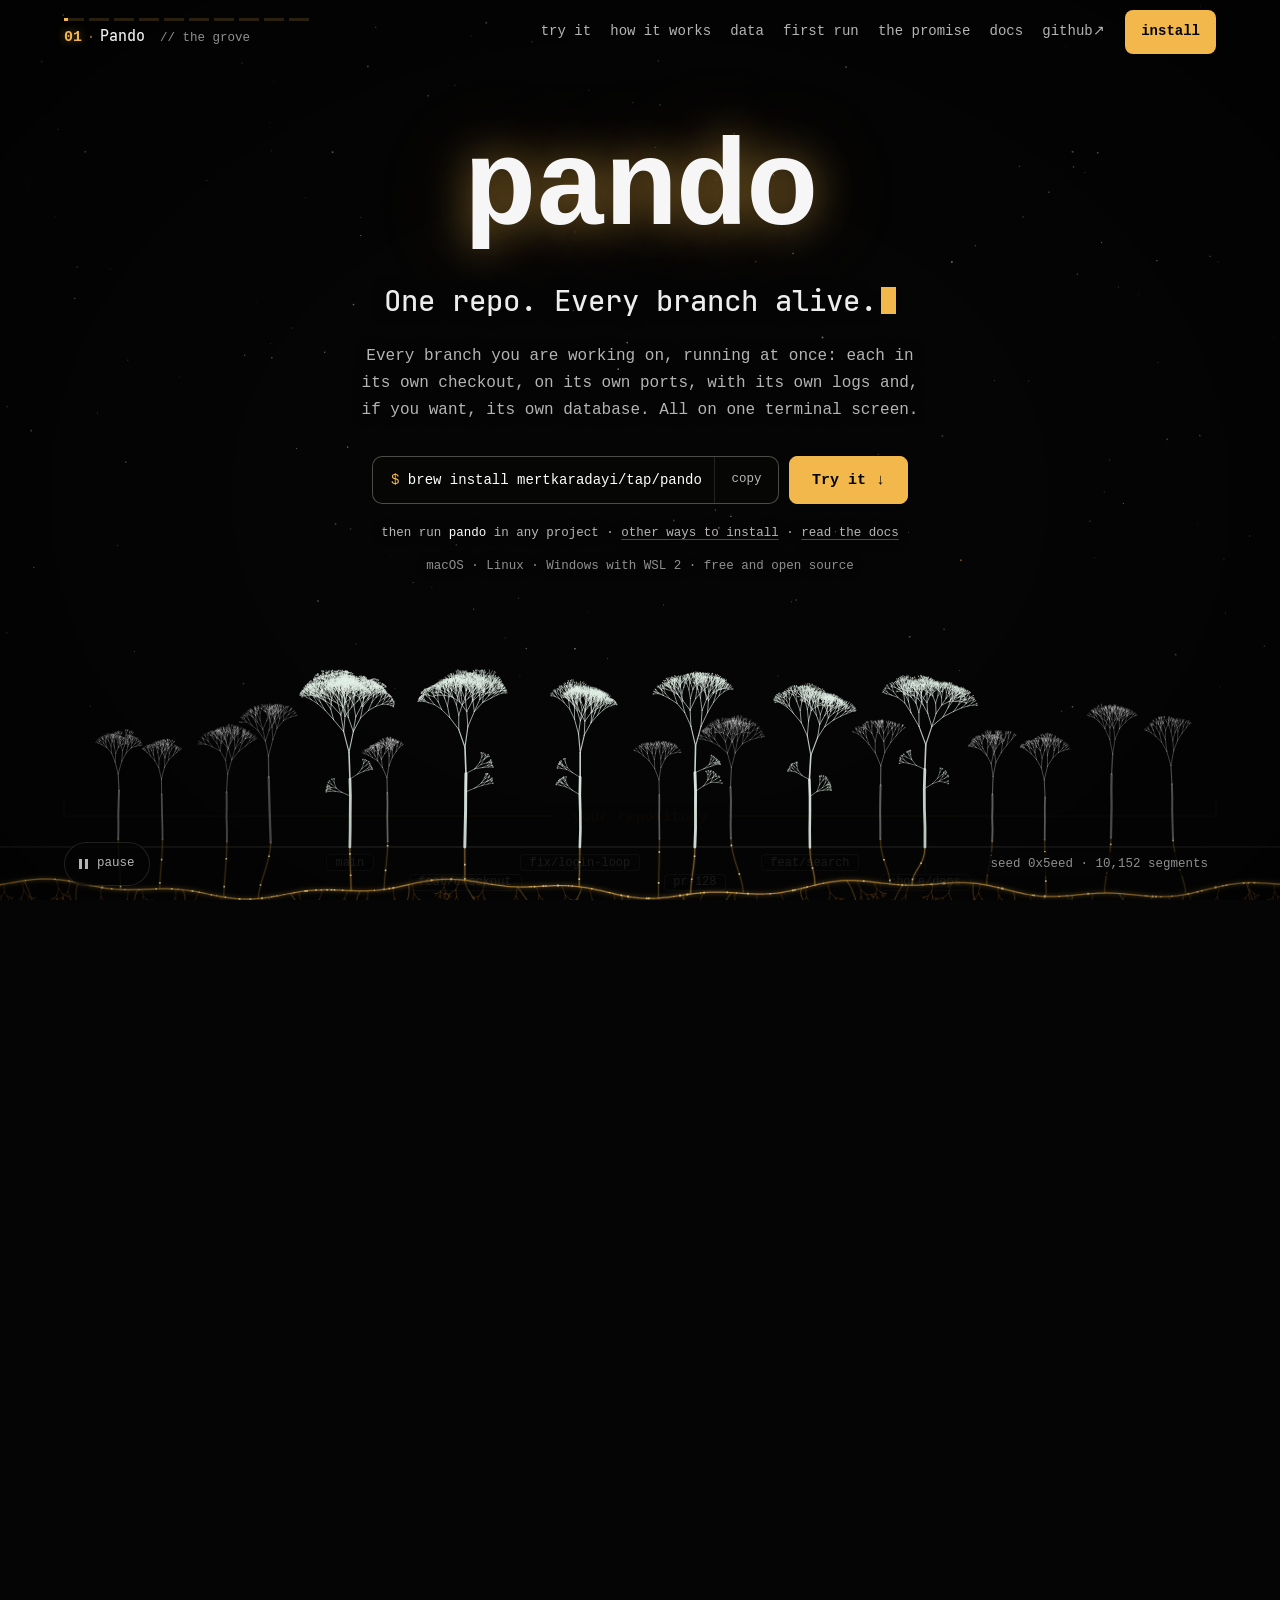
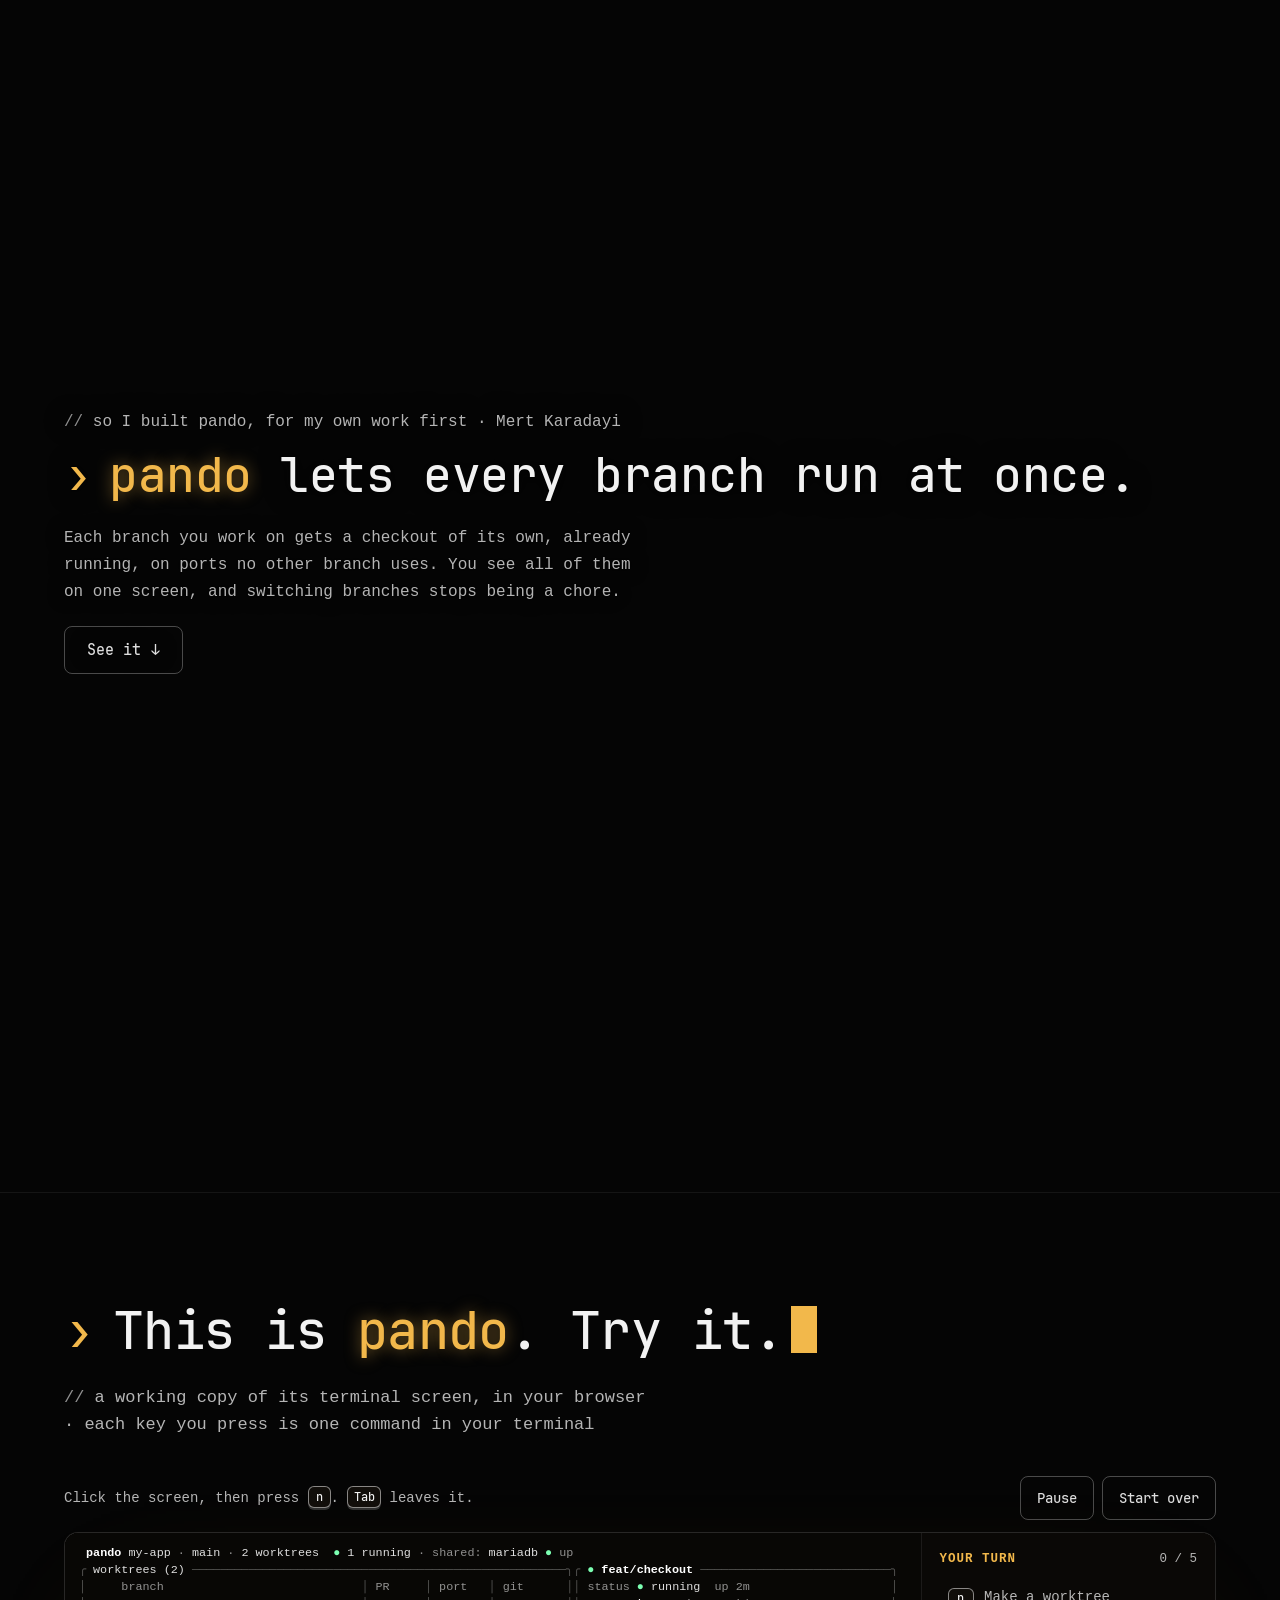
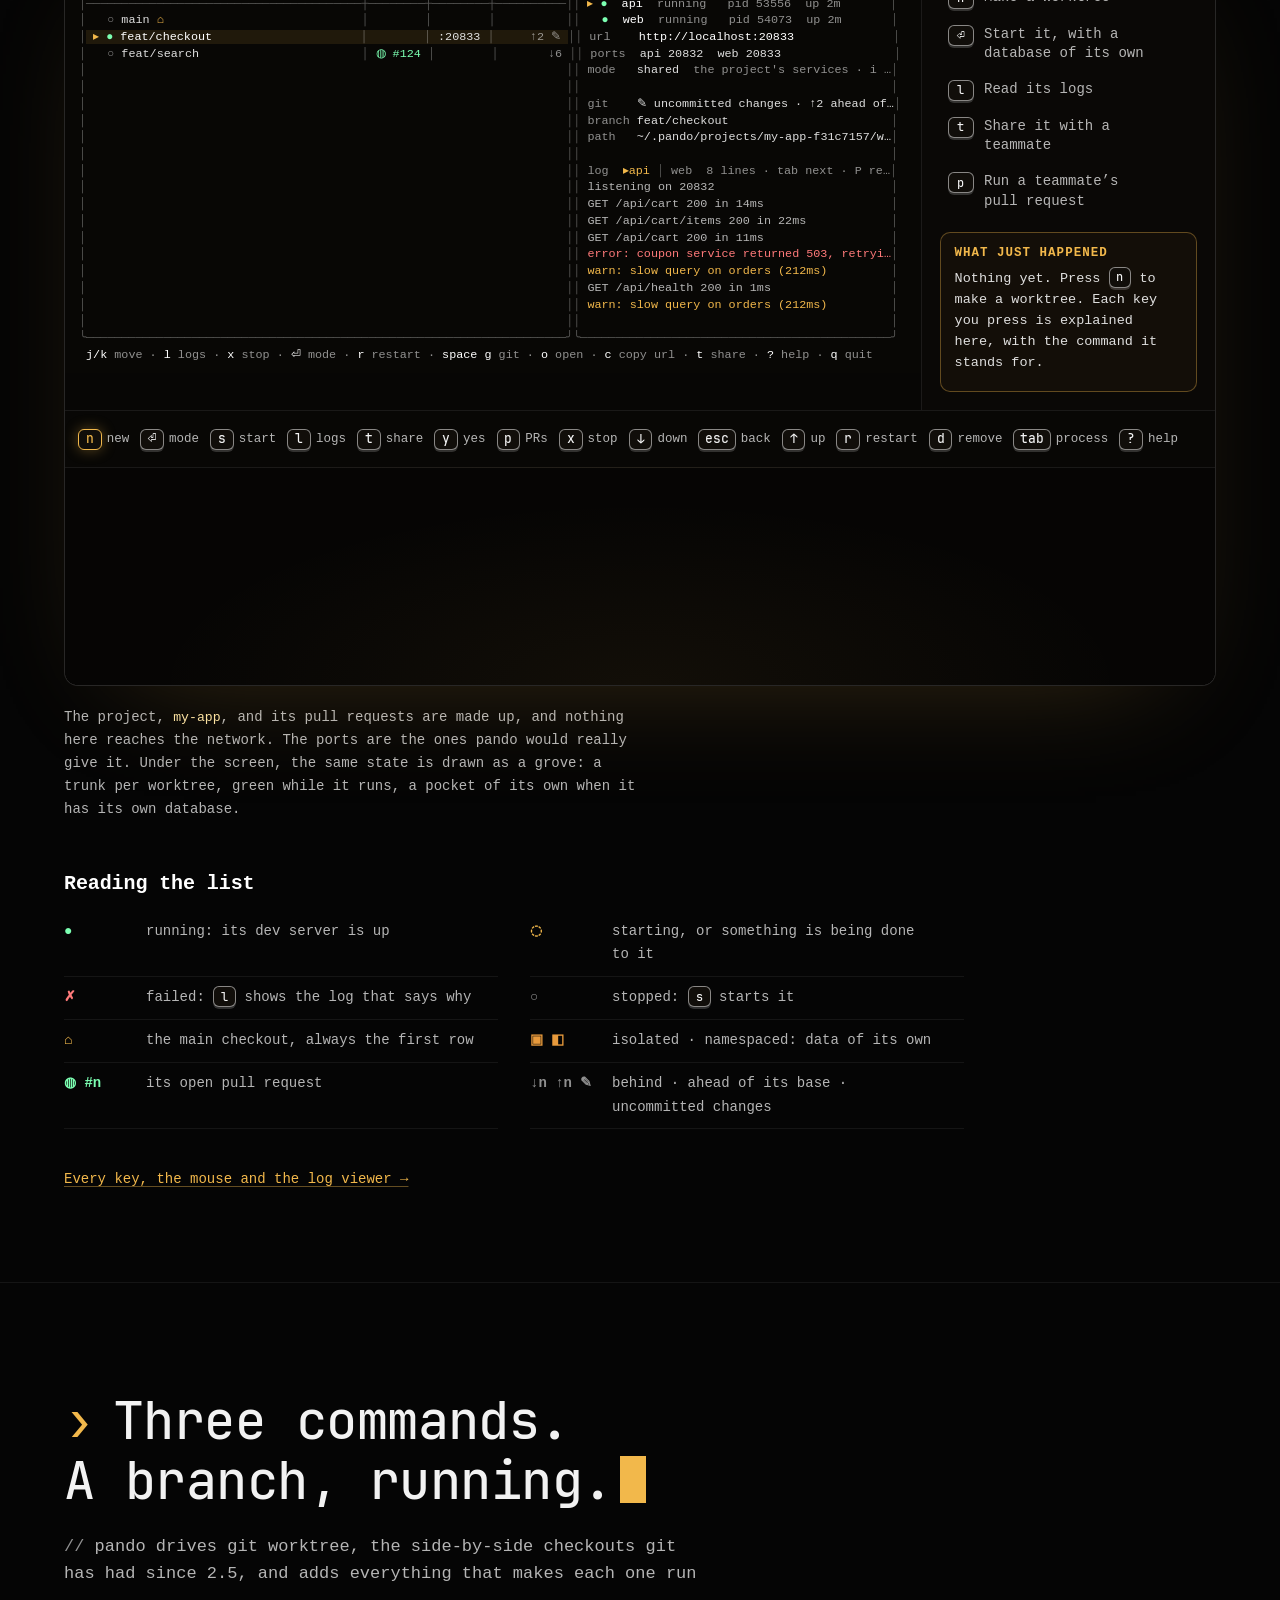
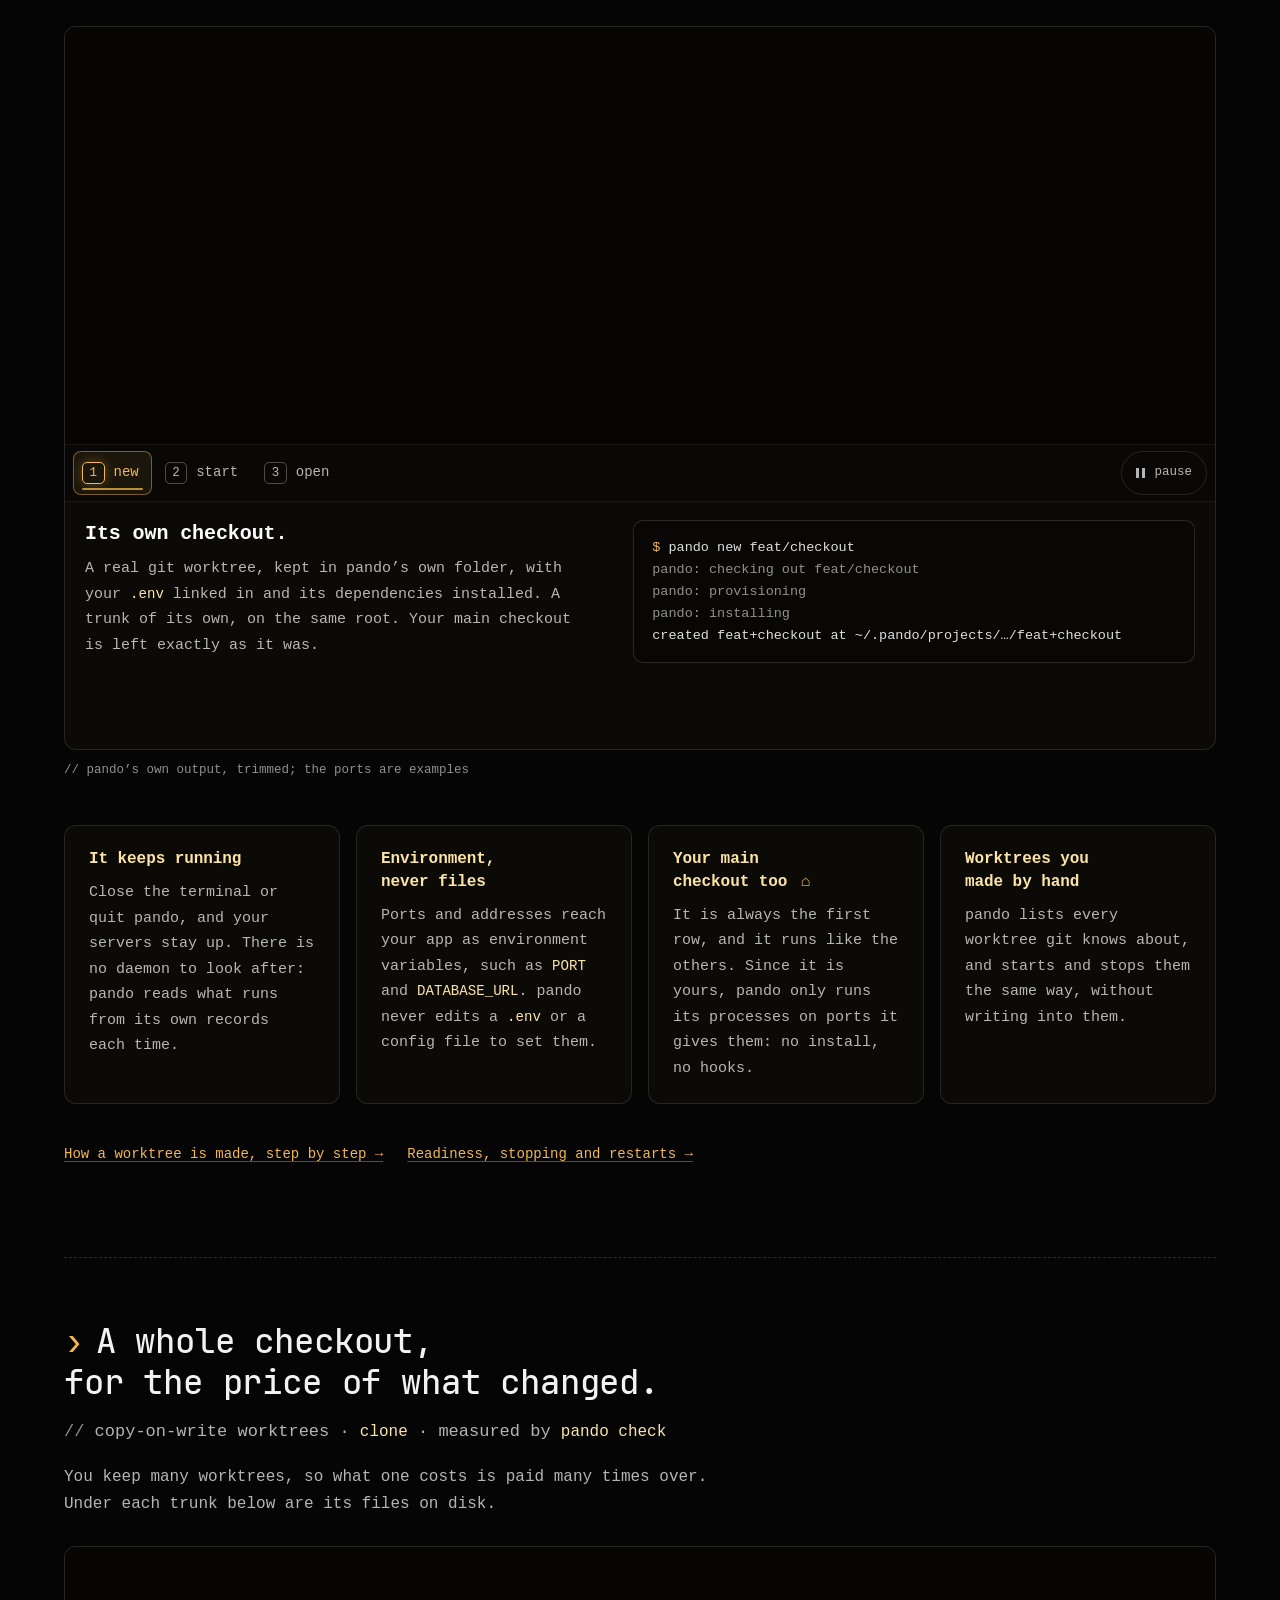
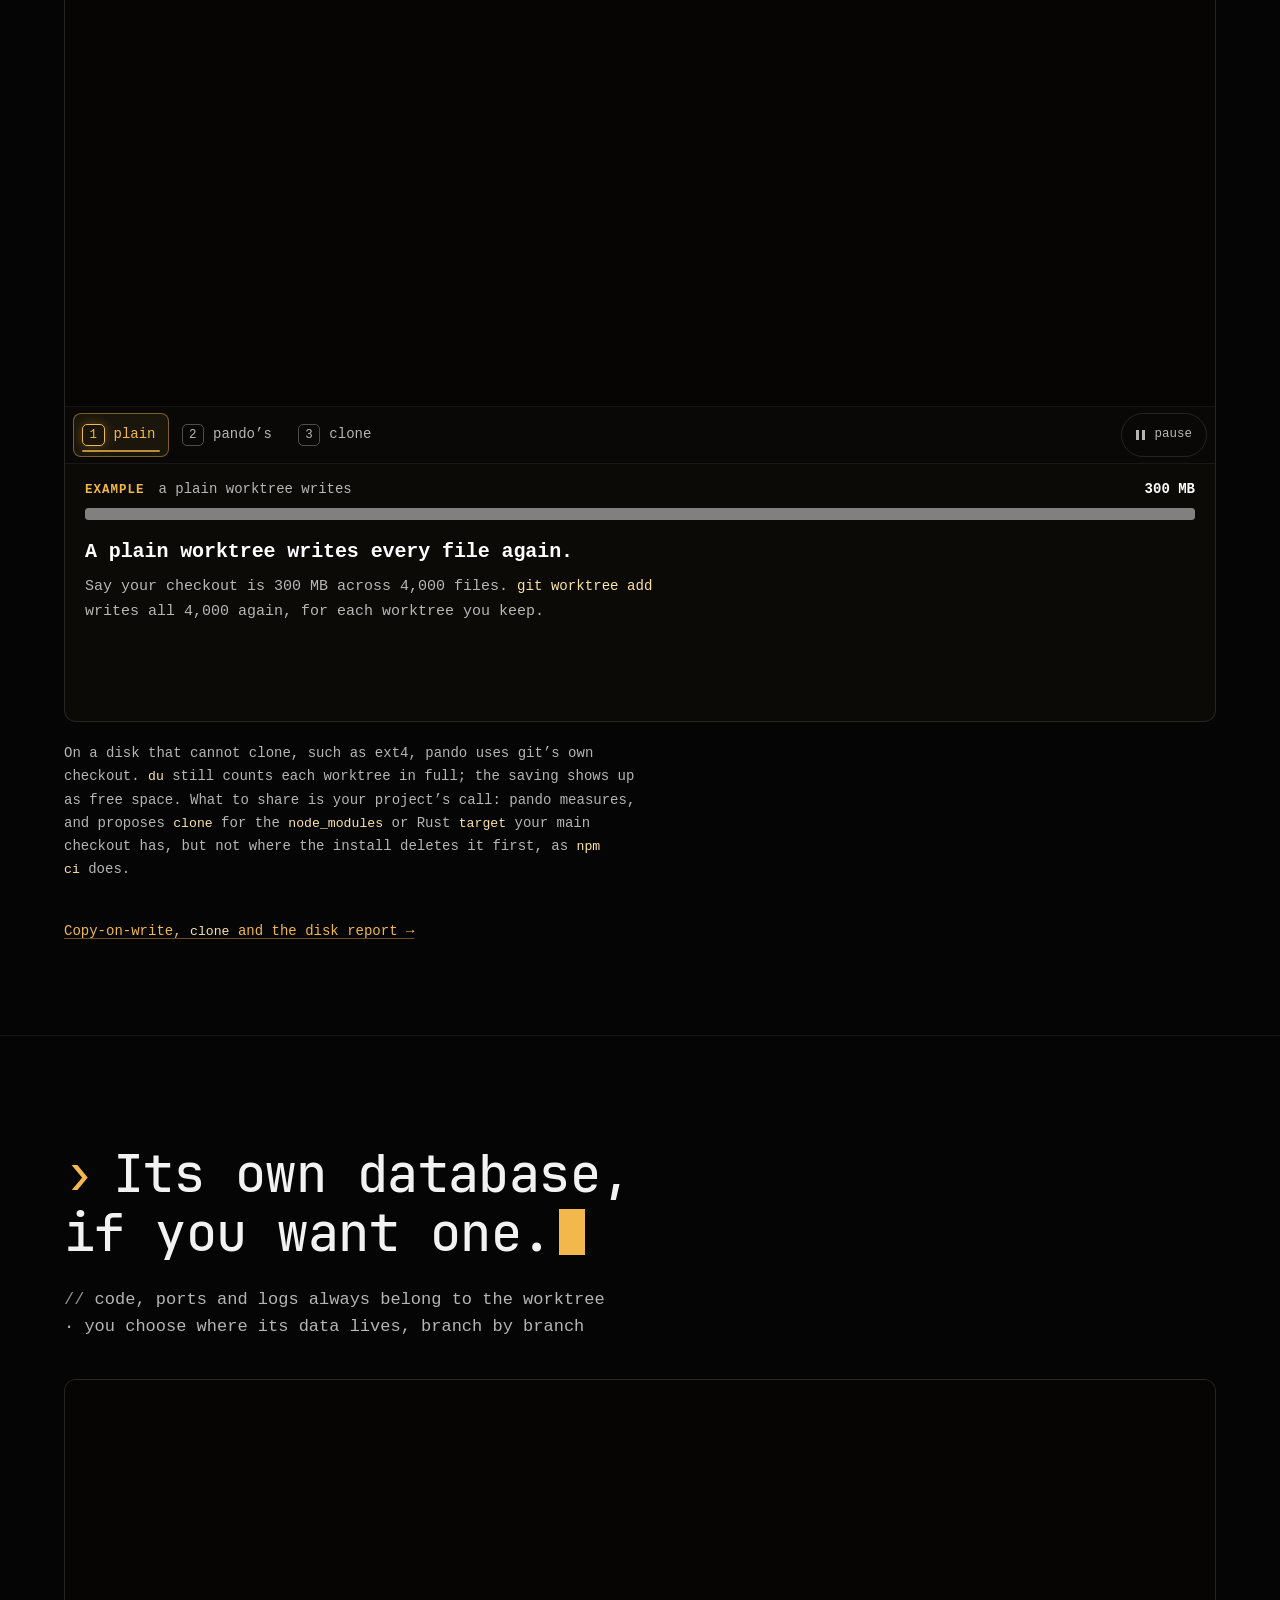
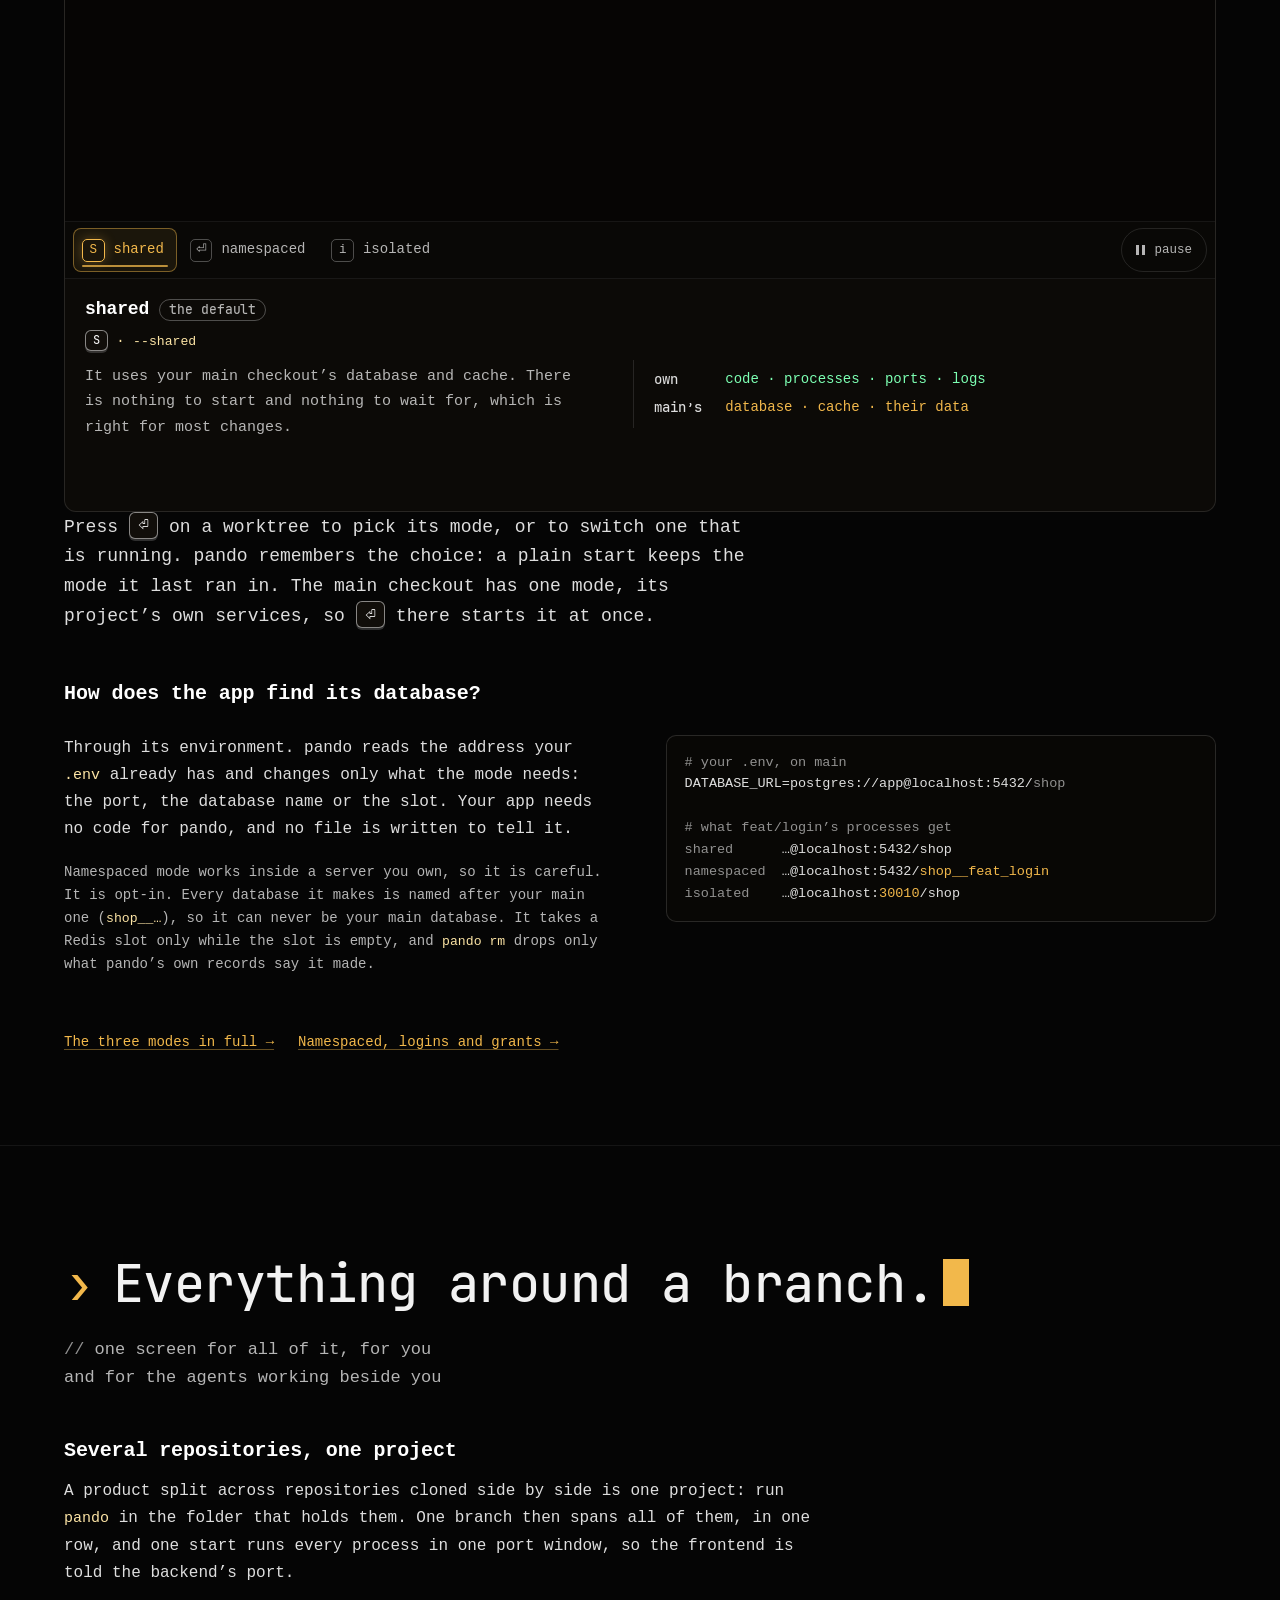
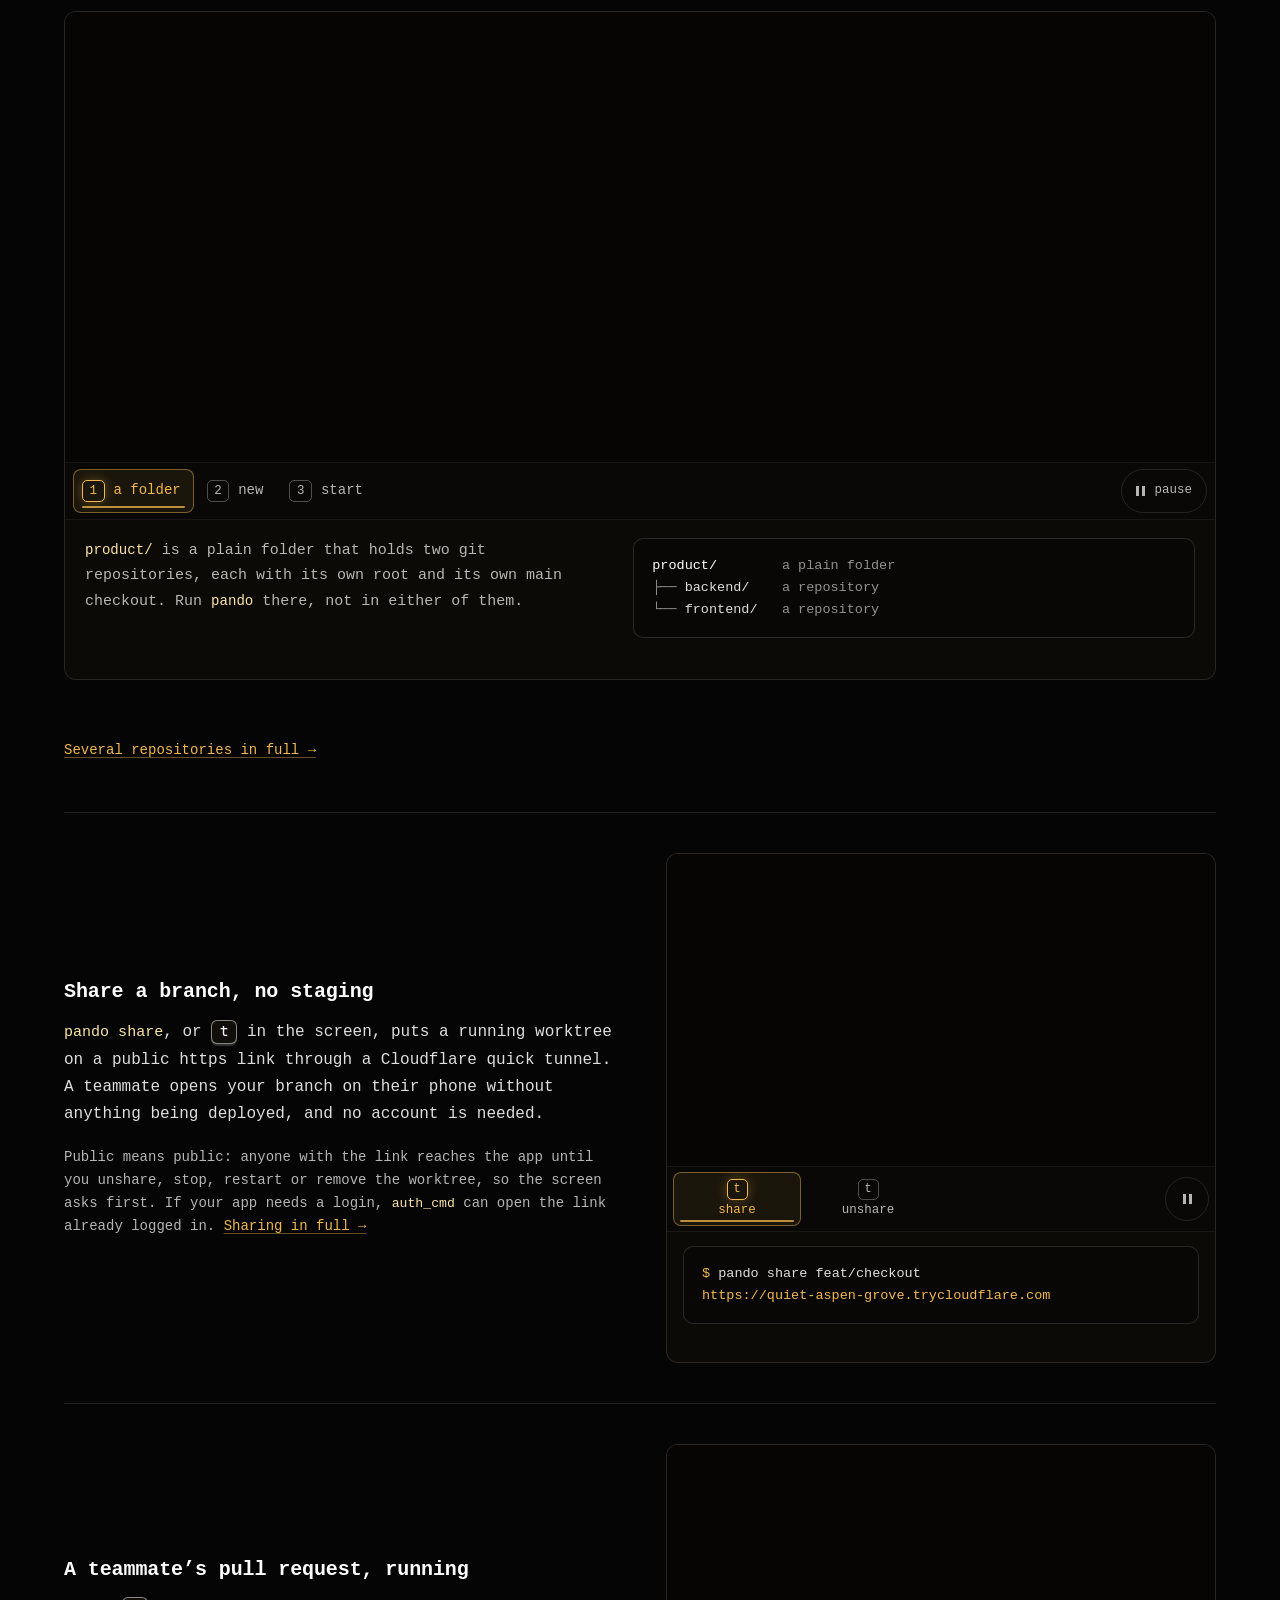
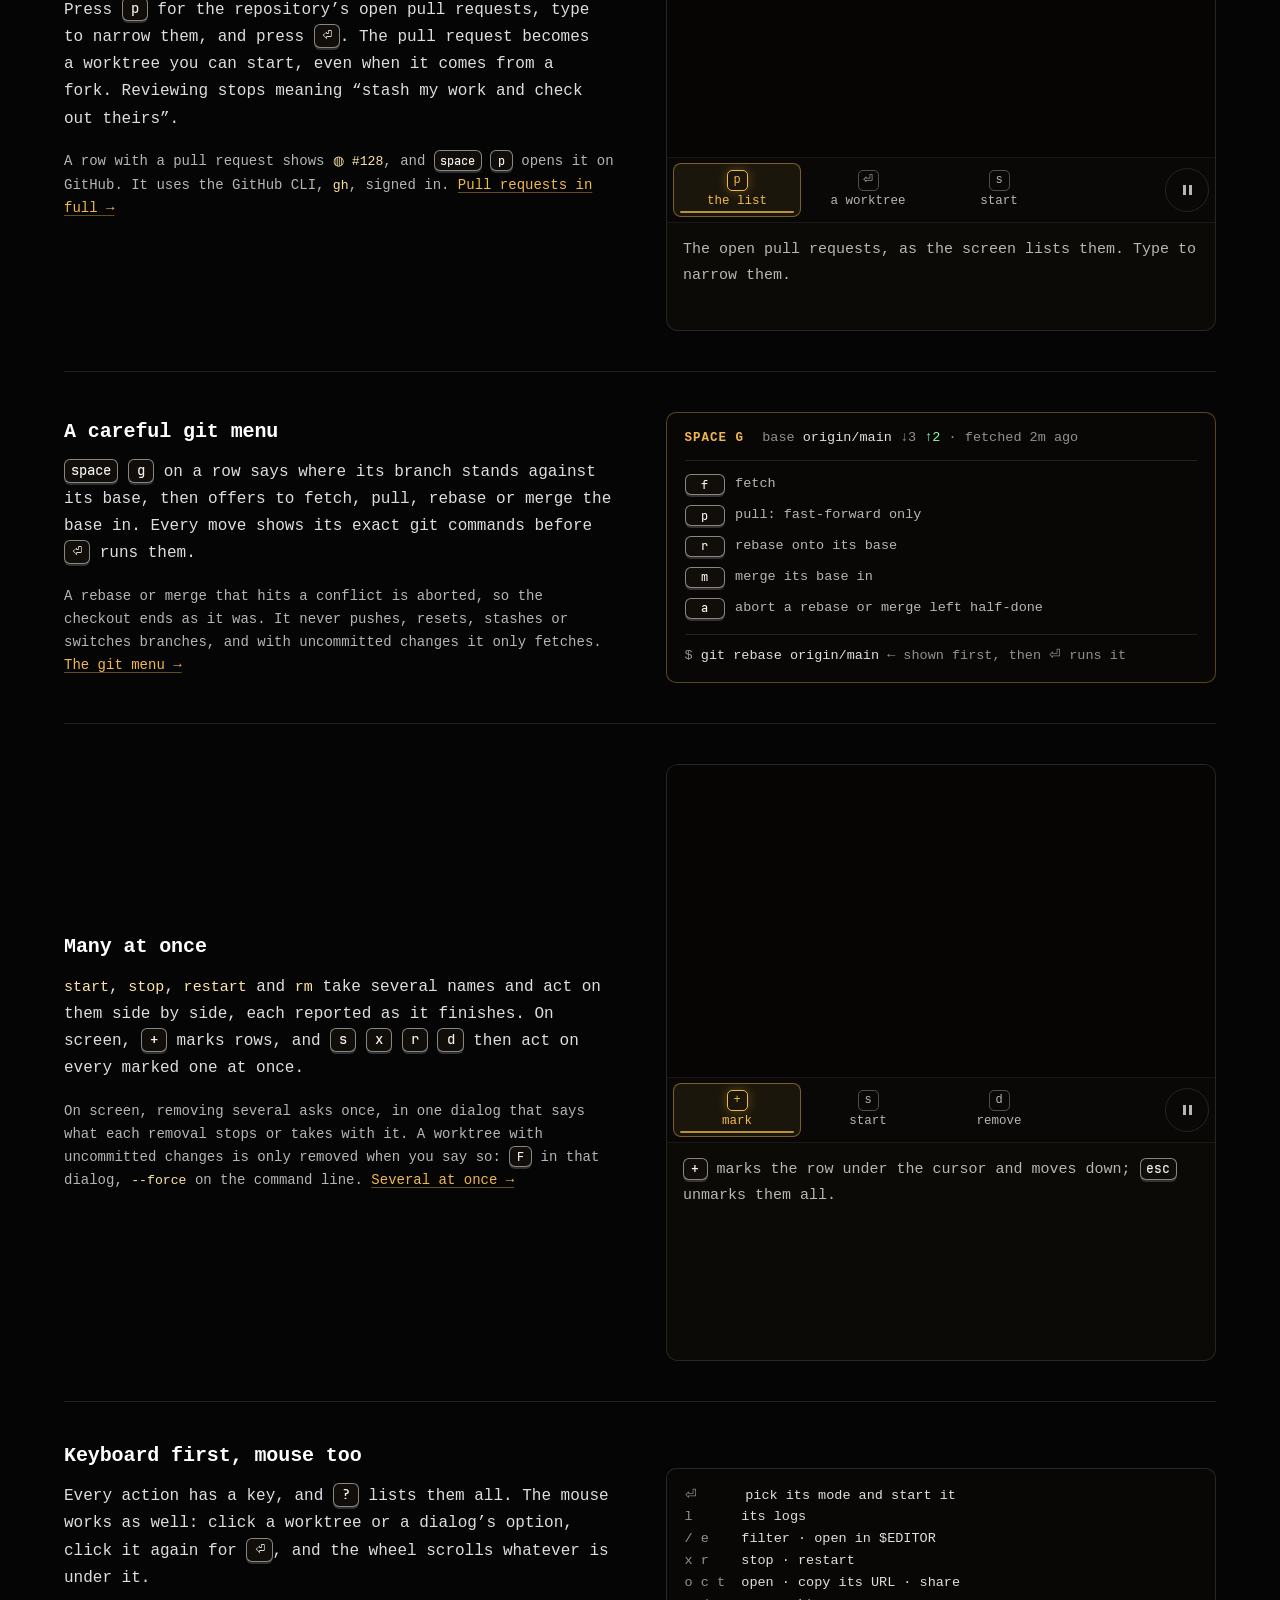
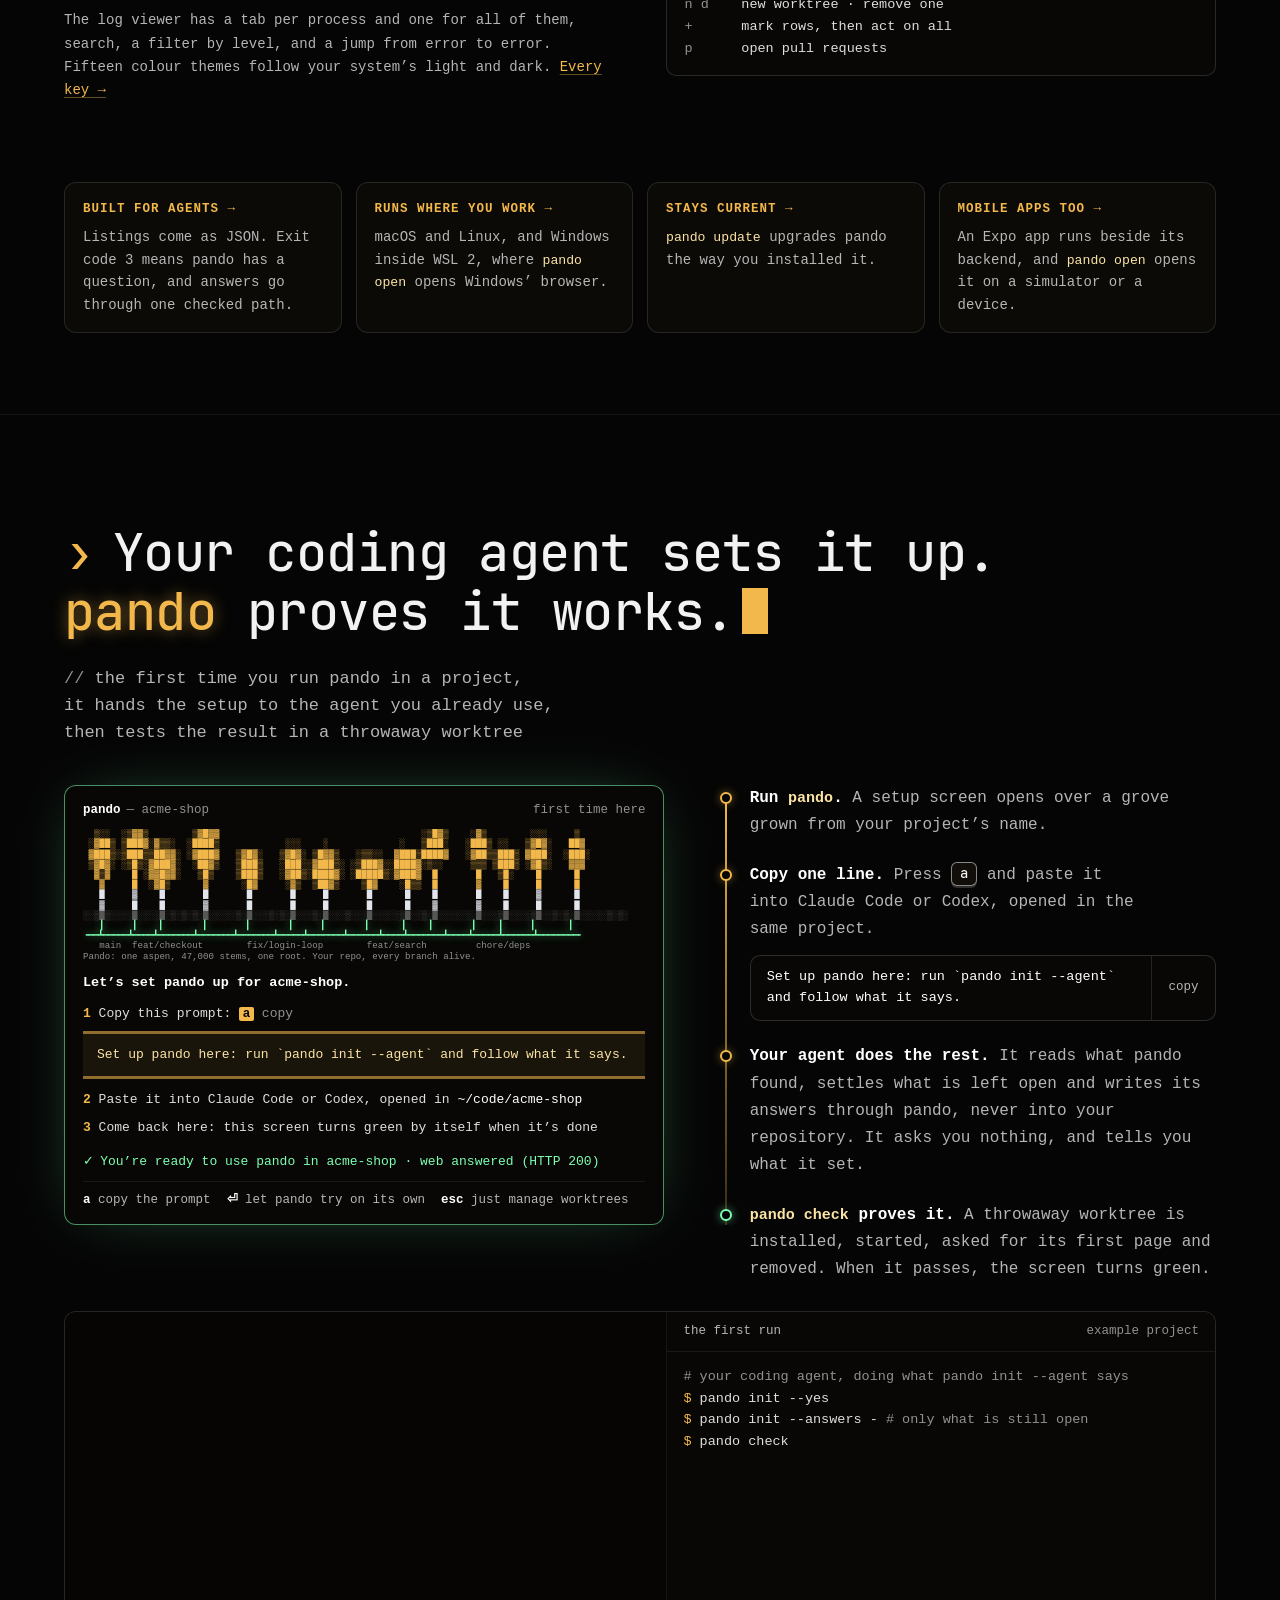
==== commit 470a49ad: "fix(site): the showcase prints what pando prints, and claims only what it does Commands show pando's" ====
--- a/site/index.html
+++ b/site/index.html
@@ -282,13 +282,13 @@
         <div class="say" data-mw="1.2%" data-ml="pando’s writes" data-mv="≈ 3 MB" data-mus>
           <div class="say-t"><h3>pando’s clones them, and writes what changed.</h3><p>Where the disk can clone (APFS on macOS; btrfs, XFS or bcachefs on Linux), a new worktree’s files are <b>copy-on-write clones</b> of your main checkout’s: they share disk space until one of them changes. git writes only the 40 files your branch changed.</p></div>
         </div>
-        <div class="say" data-mw="1.2%" data-ml="node_modules, cloned: the install adds" data-mv="what differs" data-mus>
+        <div class="say" data-mw="1.2%" data-ml="node_modules, cloned · the install writes" data-mv="only what differs" data-mus>
           <div class="say-t"><h3>Dependencies and builds, cloned too.</h3><p><code>clone</code> gives a new worktree your main checkout’s <code>node_modules</code> before the install, so the install only fixes what differs. A Rust crate’s <code>target</code> can come along, so a branch compiles only its own crates. A passing <code>pando check</code> measures what a worktree costs:</p></div>
 <pre class="code hang h7"><span class="l d">pando: a worktree holds node_modules 480 MB (the main checkout has one: `clone` could share it) — how to judge it: "What a worktree costs on disk" in `pando init <span class="nw">--agent</span> <span class="nw">--reference</span> brief`</span></pre>
         </div>
       </figcaption>
     </figure>
-    <p class="note-line">On a disk that cannot clone, such as ext4, pando uses git’s own checkout. <code>du</code> still counts each worktree in full; the saving shows up as free space. What to share is your project’s call: pando measures, and proposes <code>clone</code> when your main checkout has <code>node_modules</code>.</p>
+    <p class="note-line">On a disk that cannot clone, such as ext4, pando uses git’s own checkout. <code>du</code> still counts each worktree in full; the saving shows up as free space. What to share is your project’s call: pando measures, and proposes <code>clone</code> for the <code>node_modules</code> or Rust <code>target</code> your main checkout has, but not where the install deletes it first, as <code>npm ci</code> does.</p>
       <p class="more"><a href="docs.html#disk">Copy-on-write, <code>clone</code> and the disk report →</a></p>
     </div>
   </div>
@@ -327,7 +327,7 @@
     <div class="split">
       <div>
         <p>Through its environment. pando reads the address your <code>.env</code> already has and changes only what the mode needs: the port, the database name or the slot. Your app needs no code for pando, and no file is written to tell it.</p>
-        <p class="d">Namespaced mode works inside a server you own, so it is careful. It is opt-in. Every name it makes begins with your main database’s name, so it can never be your main database. It takes a Redis slot only while the slot is empty, and <code>pando rm</code> drops only what pando’s own records say it made.</p>
+        <p class="d">Namespaced mode works inside a server you own, so it is careful. It is opt-in. Every database it makes is named after your main one (<code>shop__…</code>), so it can never be your main database. It takes a Redis slot only while the slot is empty, and <code>pando rm</code> drops only what pando’s own records say it made.</p>
       </div>
 <pre class="code hang env"><span class="l c">#&nbsp;your .env, on main</span><span class="l">DATABASE_URL=postgres://app@<wbr>localhost:5432/<span class="d">shop</span></span><span class="l">&nbsp;</span><span class="l c">#&nbsp;what feat/login’s processes get</span><span class="l m"><span class="d">shared     </span> <span class="nw">…@localhost:5432/shop</span></span><span class="l m"><span class="d">namespaced </span> <span class="nw">…@localhost:5432/<span class="g">shop__feat_login</span></span></span><span class="l m"><span class="d">isolated   </span> <span class="nw">…@localhost:<span class="g">30010</span>/shop</span></span></pre>
     </div>
@@ -361,7 +361,7 @@
         </div>
         <div class="say">
           <div class="say-t"><p>One branch, a trunk on every root: a worktree of each repository on <code>feat/x</code>, kept together as one set, one row on the screen. A repository that has the branch uses it; one that does not makes it from its own base.</p></div>
-<pre class="code hang"><span class="l"><span class="p">$</span> pando new feat/x</span><span class="l d">→ backend/ and frontend/, each on feat/x, in one set</span></pre>
+<pre class="code hang"><span class="l"><span class="p">$</span> pando new feat/x</span><span class="l d">pando: checking out feat/x in backend</span><span class="l d">pando: checking out feat/x in frontend</span><span class="l">created feat+x at ~/.pando/projects/…/feat+x</span></pre>
         </div>
         <div class="say">
           <div class="say-t"><p>One start runs every process of the set in one port window, so the frontend reaches the backend through <code>{port:api}</code>. <code>stop</code>, <code>rm</code>, <code>open</code>, <code>share</code> and <code>check</code> act on the whole set.</p></div>
@@ -376,7 +376,7 @@
       <div class="f-text">
         <h3 data-beat="share">Share a branch, no staging</h3>
         <p><code>pando share</code>, or <kbd>t</kbd> in the screen, puts a running worktree on a public https link through a Cloudflare quick tunnel. A teammate opens your branch on their phone without anything being deployed, and no account is needed.</p>
-        <p class="d">Public means public: anyone with the link reaches the app until you unshare, stop or remove the worktree, so the screen asks first. If your app needs a login, <code>auth_cmd</code> can open the link already logged in. <a href="docs.html#share">Sharing in full →</a></p>
+        <p class="d">Public means public: anyone with the link reaches the app until you unshare, stop, restart or remove the worktree, so the screen asks first. If your app needs a login, <code>auth_cmd</code> can open the link already logged in. <a href="docs.html#share">Sharing in full →</a></p>
       </div>
 <figure class="plate sm" data-plate="share" data-still="0" style="--ar: 1.75; --ar-m: 1.05" aria-label="feat/checkout runs on port 22809. pando share sends a beam up from its trunk to a public link, quiet-aspen-grove.trycloudflare.com, which a teammate opens on a phone. pando unshare takes the link down.">
       <div class="plate-art"><canvas aria-hidden="true"></canvas></div>
@@ -386,7 +386,7 @@
       </div>
       <figcaption class="plate-says">
         <div class="say on"><pre class="code hang"><span class="l"><span class="p">$</span> pando share feat/checkout</span><span class="l g">https://quiet-aspen-grove.trycloudflare.com</span></pre></div>
-        <div class="say"><pre class="code hang"><span class="l"><span class="p">$</span> pando unshare feat/checkout</span><span class="l d">the link stops working; the branch keeps running</span></pre></div>
+        <div class="say"><pre class="code hang"><span class="l"><span class="p">$</span> pando unshare feat/checkout</span><span class="l">unshared feat+checkout</span><span class="l c">#&nbsp;the link is gone; the branch keeps running</span></pre></div>
       </figcaption>
     </figure>
     </div>
@@ -397,7 +397,7 @@
         <p>Press <kbd>p</kbd> for the repository’s open pull requests, type to narrow them, and press <kbd>⏎</kbd>. The pull request becomes a worktree you can start, even when it comes from a fork. Reviewing stops meaning “stash my work and check out theirs”.</p>
         <p class="d">A row with a pull request shows <code>◍ #128</code>, and <kbd>space</kbd> <kbd>p</kbd> opens it on GitHub. It uses the GitHub CLI, <code>gh</code>, signed in. <a href="docs.html#prs">Pull requests in full →</a></p>
       </div>
-<figure class="plate sm" data-plate="prs" style="--ar: 1.75; --ar-m: 1.05" aria-label="Beside the main checkout, the repository's open pull requests hang in a list. Enter on #128 plants it as a young trunk, pr-128/cart-drawer, which starts like any other branch, on port 23417.">
+<figure class="plate sm" data-plate="prs" style="--ar: 1.75; --ar-m: 1.05" aria-label="Beside the main checkout, the repository's open pull requests hang in a list. Enter on #128, a pull request from a fork, plants it as a young trunk, pr-128/cart-drawer, which starts like any other branch, on port 23417. A pull request from the repository itself keeps its own branch name.">
       <div class="plate-art"><canvas aria-hidden="true"></canvas></div>
       <div class="plate-ctl">
         <div class="plate-steps" role="group" aria-label="Show a key"><button type="button" class="ps" aria-pressed="true"><span class="ps-n" aria-hidden="true">p</span>the list</button><button type="button" class="ps" aria-pressed="false"><span class="ps-n" aria-hidden="true">⏎</span>a worktree</button><button type="button" class="ps" aria-pressed="false"><span class="ps-n" aria-hidden="true">s</span>start</button></div>
@@ -405,7 +405,7 @@
       </div>
       <figcaption class="plate-says">
         <div class="say on"><p>The open pull requests, as the screen lists them. Type to narrow them.</p></div>
-        <div class="say"><p><code>#128</code> becomes a worktree. From a fork, it is fetched from <code>pull/128/head</code> into <span class="nw"><code>pr-128/cart-drawer</code>.</span></p></div>
+        <div class="say"><p><code>#128</code> becomes a worktree. One from the repository keeps its own branch; this one is from a fork, so it is fetched from <code>pull/128/head</code> into <span class="nw"><code>pr-128/cart-drawer</code>.</span></p></div>
         <div class="say"><p>It starts like any other branch, on ports of its own, and its row shows <code>◍ #128</code>.</p></div>
       </figcaption>
     </figure>
@@ -432,9 +432,9 @@
       <div class="f-text">
         <h3 data-beat="many at once">Many at once</h3>
         <p><code>start</code>, <code>stop</code>, <code>restart</code> and <code>rm</code> take several names and act on them side by side, each reported as it finishes. On screen, <kbd>+</kbd> marks rows, and <kbd>s</kbd> <kbd>x</kbd> <kbd>r</kbd> <kbd>d</kbd> then act on every marked one at once.</p>
-        <p class="d">Removing several asks in one dialog that says what each removal stops or takes with it. A worktree with uncommitted changes is only removed when you say so. <a href="docs.html#several-at-once">Several at once →</a></p>
-      </div>
-<figure class="plate sm" data-plate="many" data-still="1" style="--ar: 1.75; --ar-m: 1.05" aria-label="Five trunks. Plus marks three of them, feat/a, feat/b and fix/c. s starts all three at once, each turning green as it finishes. d removes the three, and they go back into the root while the others stay.">
+        <p class="d">On screen, removing several asks once, in one dialog that says what each removal stops or takes with it. A worktree with uncommitted changes is only removed when you say so: <kbd>F</kbd> in that dialog, <code>--force</code> on the command line. <a href="docs.html#several-at-once">Several at once →</a></p>
+      </div>
+<figure class="plate sm" data-plate="many" data-still="1" style="--ar: 1.75; --ar-m: 1.05" aria-label="Five trunks. Plus marks three of them, feat/a, feat/b and fix/c. s starts all three at once, each turning green as it finishes. d asks once, in one dialog, then removes the three, and they go back into the root while the others stay.">
       <div class="plate-art"><canvas aria-hidden="true"></canvas></div>
       <div class="plate-ctl">
         <div class="plate-steps" role="group" aria-label="Show a key"><button type="button" class="ps" aria-pressed="true"><span class="ps-n" aria-hidden="true">+</span>mark</button><button type="button" class="ps" aria-pressed="false"><span class="ps-n" aria-hidden="true">s</span>start</button><button type="button" class="ps" aria-pressed="false"><span class="ps-n" aria-hidden="true">d</span>remove</button></div>
@@ -442,8 +442,8 @@
       </div>
       <figcaption class="plate-says">
         <div class="say on"><p><kbd>+</kbd> marks the row under the cursor and moves down; <kbd>esc</kbd> unmarks them all.</p></div>
-        <div class="say"><pre class="code hang"><span class="l"><span class="p">$</span> pando start feat/a feat/b fix/c</span><span class="l d">each on its own worker, each said as it finishes</span></pre></div>
-        <div class="say"><pre class="code hang"><span class="l"><span class="p">$</span> pando rm feat/a feat/b fix/c</span><span class="l d">one dialog says what each removal stops or takes</span></pre></div>
+        <div class="say"><pre class="code hang"><span class="l"><span class="p">$</span> pando start feat/a feat/b fix/c</span><span class="l d">pando: feat+a: starting web</span><span class="l d">pando: feat+b: starting web</span><span class="l d">pando: fix+c: starting web</span><span class="l">started fix+c — <span class="g">http://localhost:22937</span></span><span class="l">started feat+a — <span class="g">http://localhost:21705</span></span><span class="l">started feat+b — <span class="g">http://localhost:23161</span></span></pre></div>
+        <div class="say"><p><kbd>d</kbd> on the marked rows asks once, in one dialog that says what each removal stops or takes with it. The branches are kept, and one with uncommitted changes goes only if you press <kbd>F</kbd>.</p></div>
       </figcaption>
     </figure>
     </div>
@@ -456,7 +456,7 @@
       </div>
 <pre class="code fit"><span class="d">⏎</span>      pick its mode and start it
 <span class="d">l</span>      its logs
-<span class="d">/ e</span>    search · next error
+<span class="d">/ e</span>    filter · open in $EDITOR
 <span class="d">x r</span>    stop · restart
 <span class="d">o c t</span>  open · copy its URL · share
 <span class="d">n d</span>    new worktree · remove one
@@ -497,10 +497,10 @@
 <span class="lb">   main  feat/checkout        fix/login-loop        feat/search         chore/deps</span>
 <span class="lb">Pando: one aspen, 47,000 stems, one root. Your repo, every branch alive.</span></pre>
         <p class="setup-hello">Let’s set pando up for acme-shop.</p>
-        <div class="setup-step"><span class="g b">1</span> Copy this prompt <span class="d">(a)</span></div>
+        <div class="setup-step"><span class="g b">1</span> Copy this prompt: <span class="cap">a</span><span class="d"> copy</span></div>
         <div class="setup-prompt">Set up pando here: run `pando init --agent` and follow what it says.</div>
         <div class="setup-step"><span class="g b">2</span> Paste it into Claude Code or Codex, opened in <span class="w">~/code/acme-shop</span></div>
-        <div class="setup-step"><span class="g b">3</span> Come back: this screen turns green by itself</div>
+        <div class="setup-step"><span class="g b">3</span> Come back here: this screen turns green by itself when it’s done</div>
         <div class="setup-wait"><span class="spin g" aria-hidden="true">⠋</span> <span class="setup-state">waiting for the setup…</span></div>
         <div class="setup-keys"><span><b>a</b> copy the prompt</span><span><b>⏎</b> let pando try on its own</span><span><b>esc</b> just manage worktrees</span></div>
       </div>
--- a/site/assets/site.css
+++ b/site/assets/site.css
@@ -655,6 +655,7 @@
 .setup-art .lb { color: var(--dim); }
 .setup-hello { color: var(--fg-strong); font-weight: 700; margin: 0 0 8px; }
 .setup-step { margin: 6px 0; color: var(--fg); font-size: 13px; }
+.setup-step .cap { padding: 0 0.5ch; background: var(--gold); color: var(--term); font-weight: 700; border-radius: 2px; }
 .setup-prompt { margin: 6px 0 10px; padding: 10px 14px; background: rgba(242, 184, 75, 0.08); border-top: 3px solid rgba(242, 184, 75, 0.55); border-bottom: 3px solid rgba(242, 184, 75, 0.55); color: var(--gold-pale); font-size: 13px; overflow-wrap: anywhere; }
 .setup-wait { margin: 12px 0 8px; color: var(--fg-2); font-size: 13px; }
 .setup.ready .setup-wait, .setup.ready .spin { color: var(--green); }
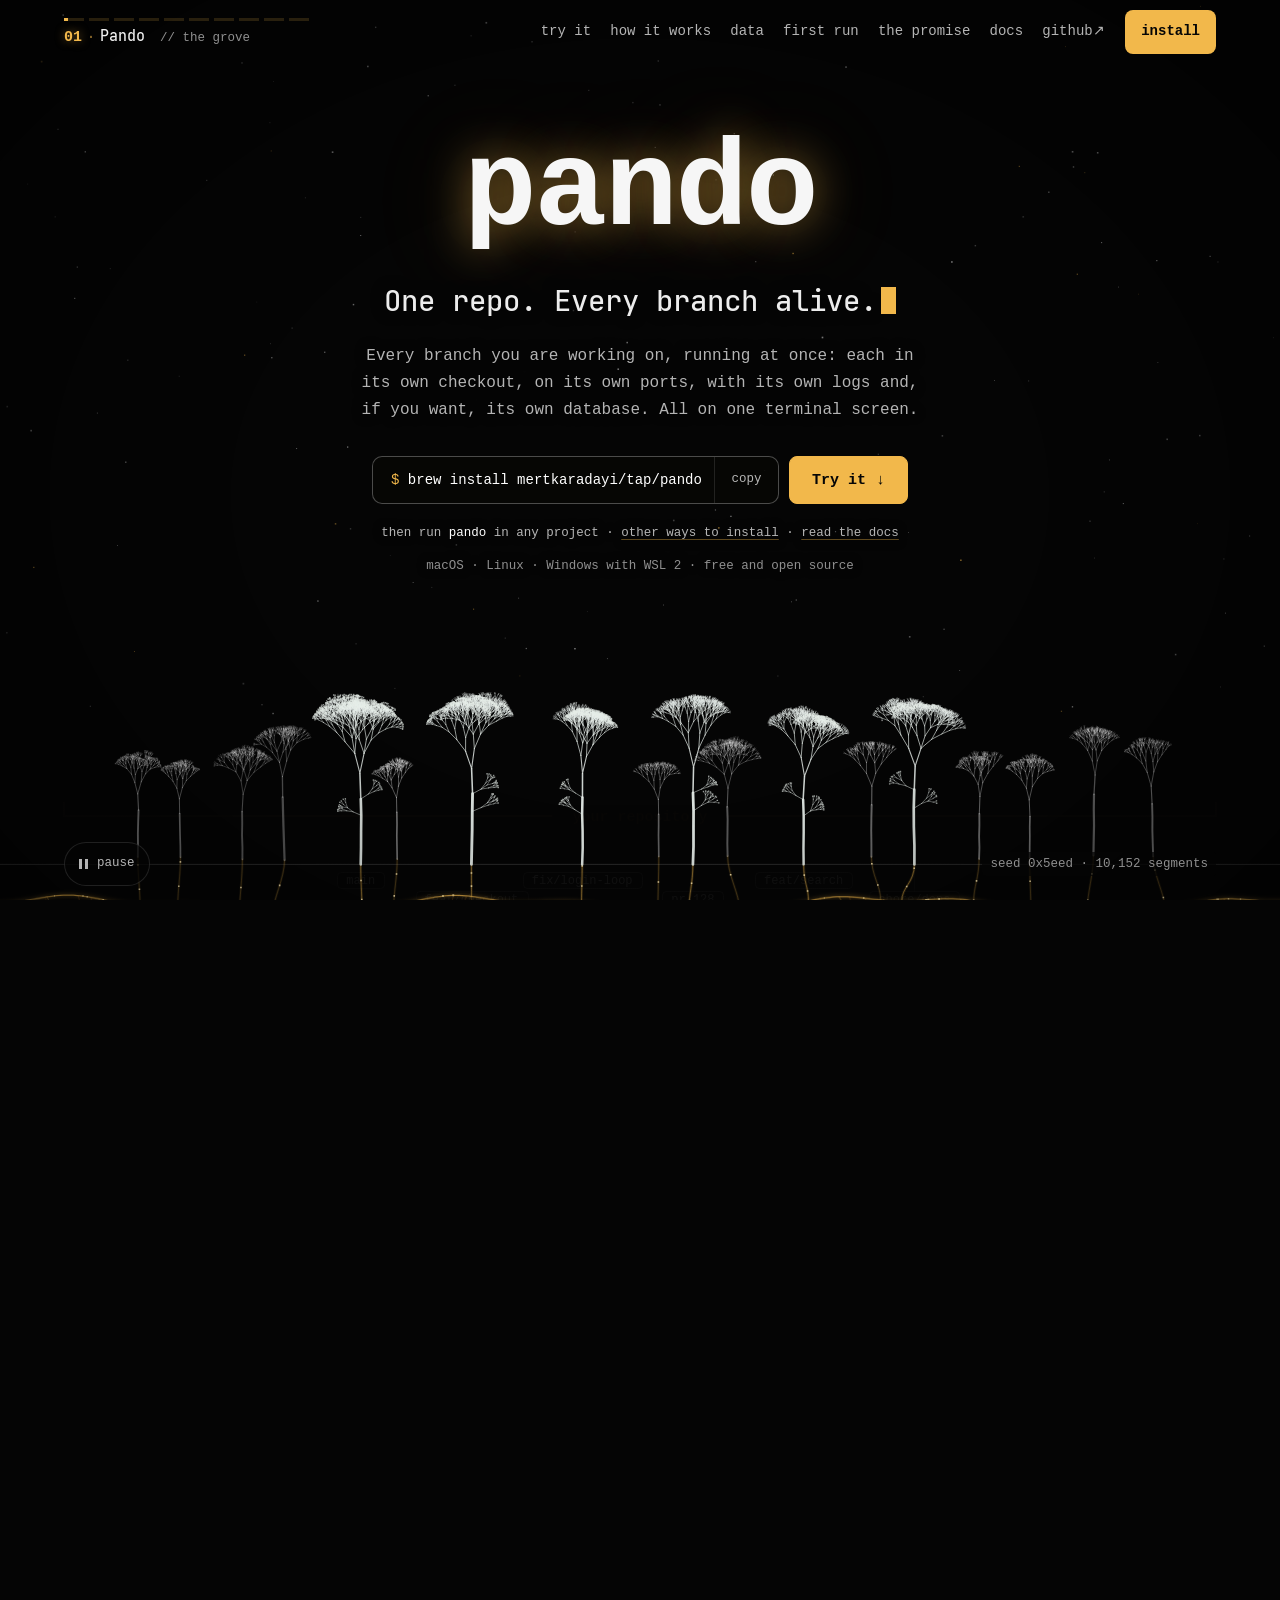
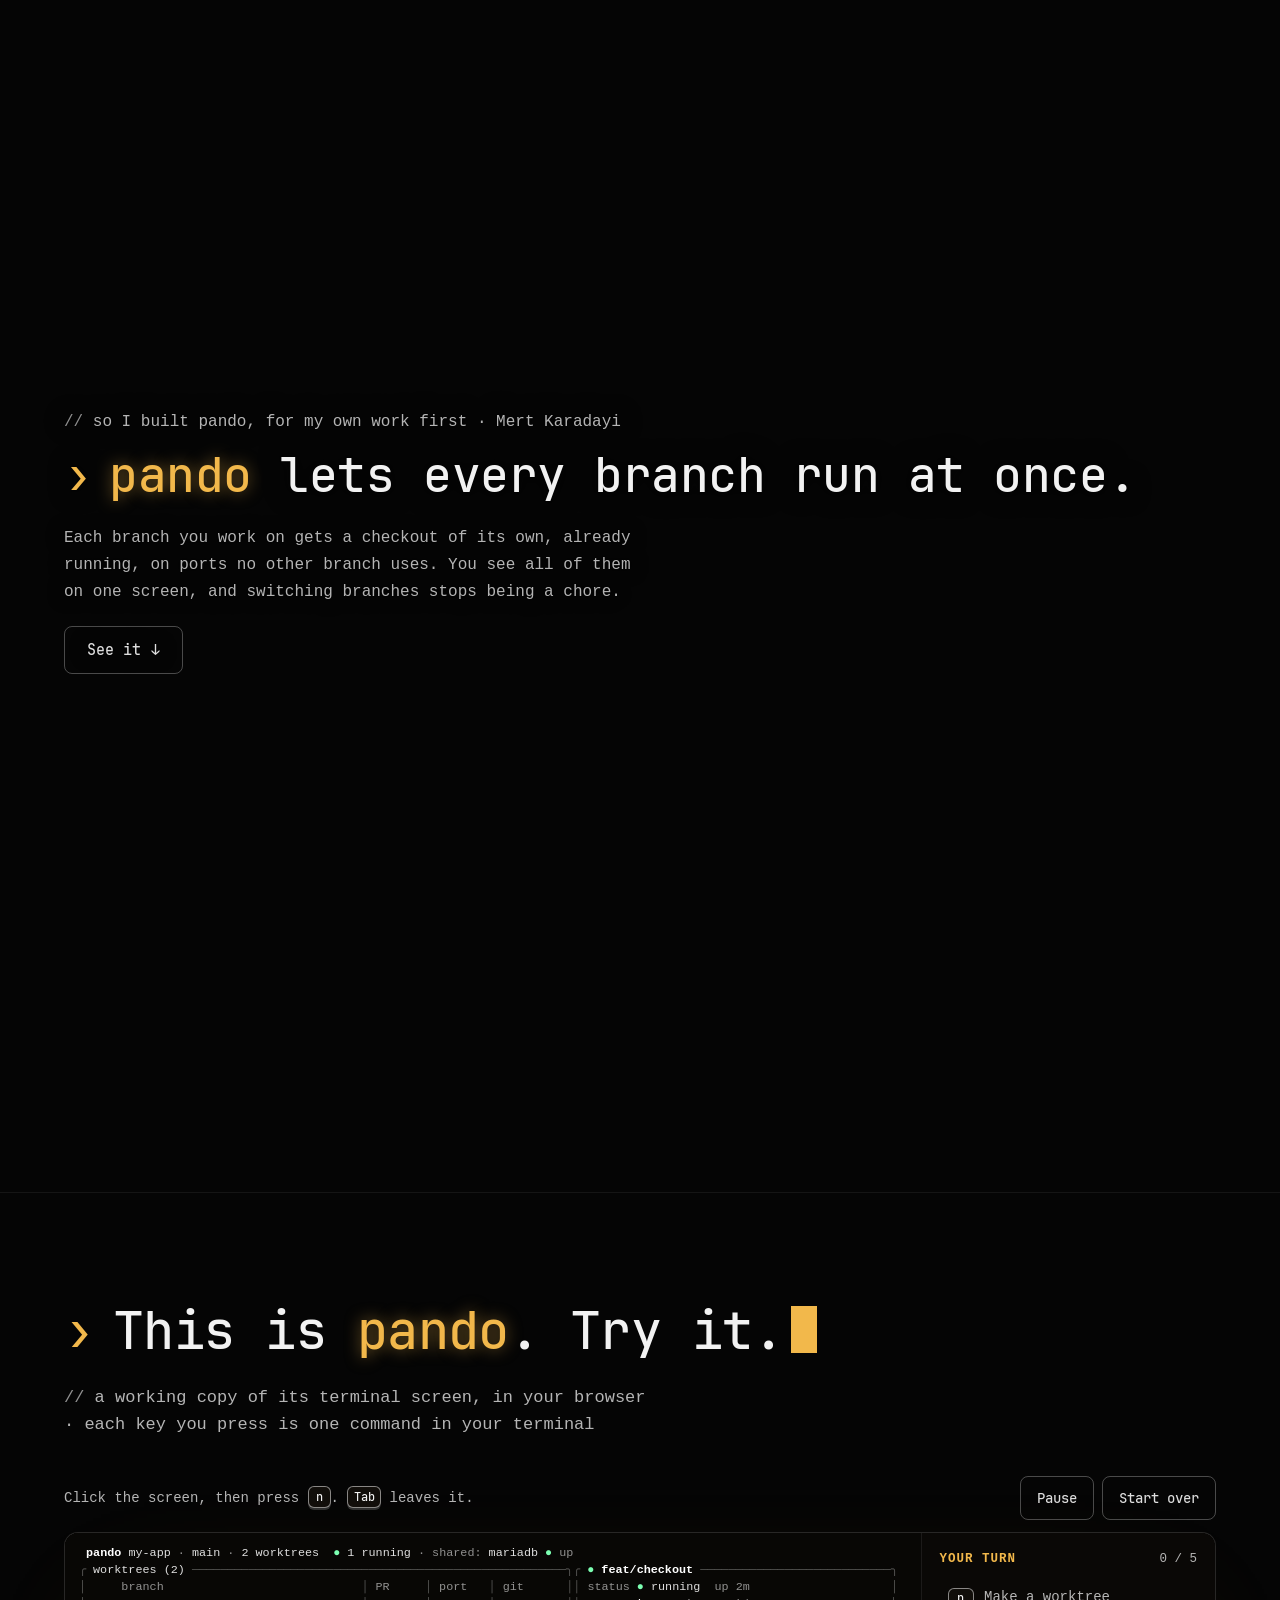
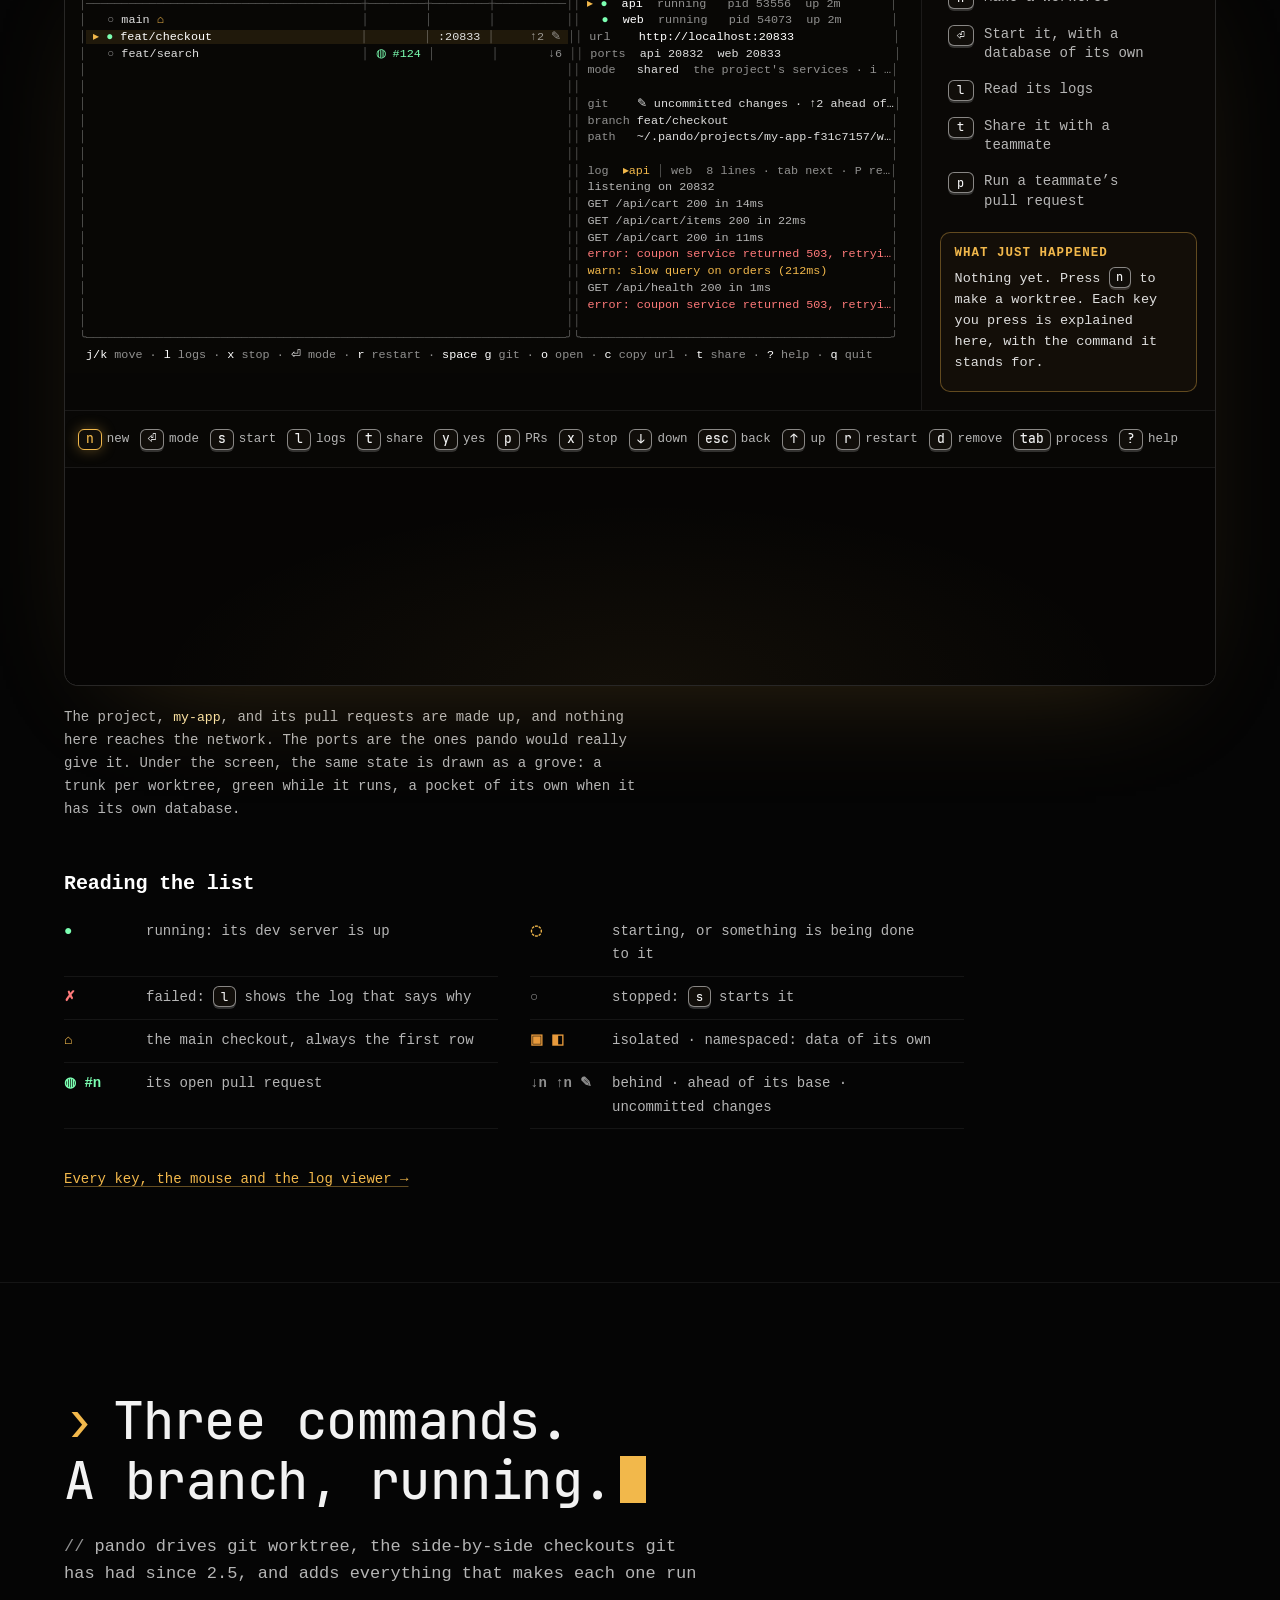
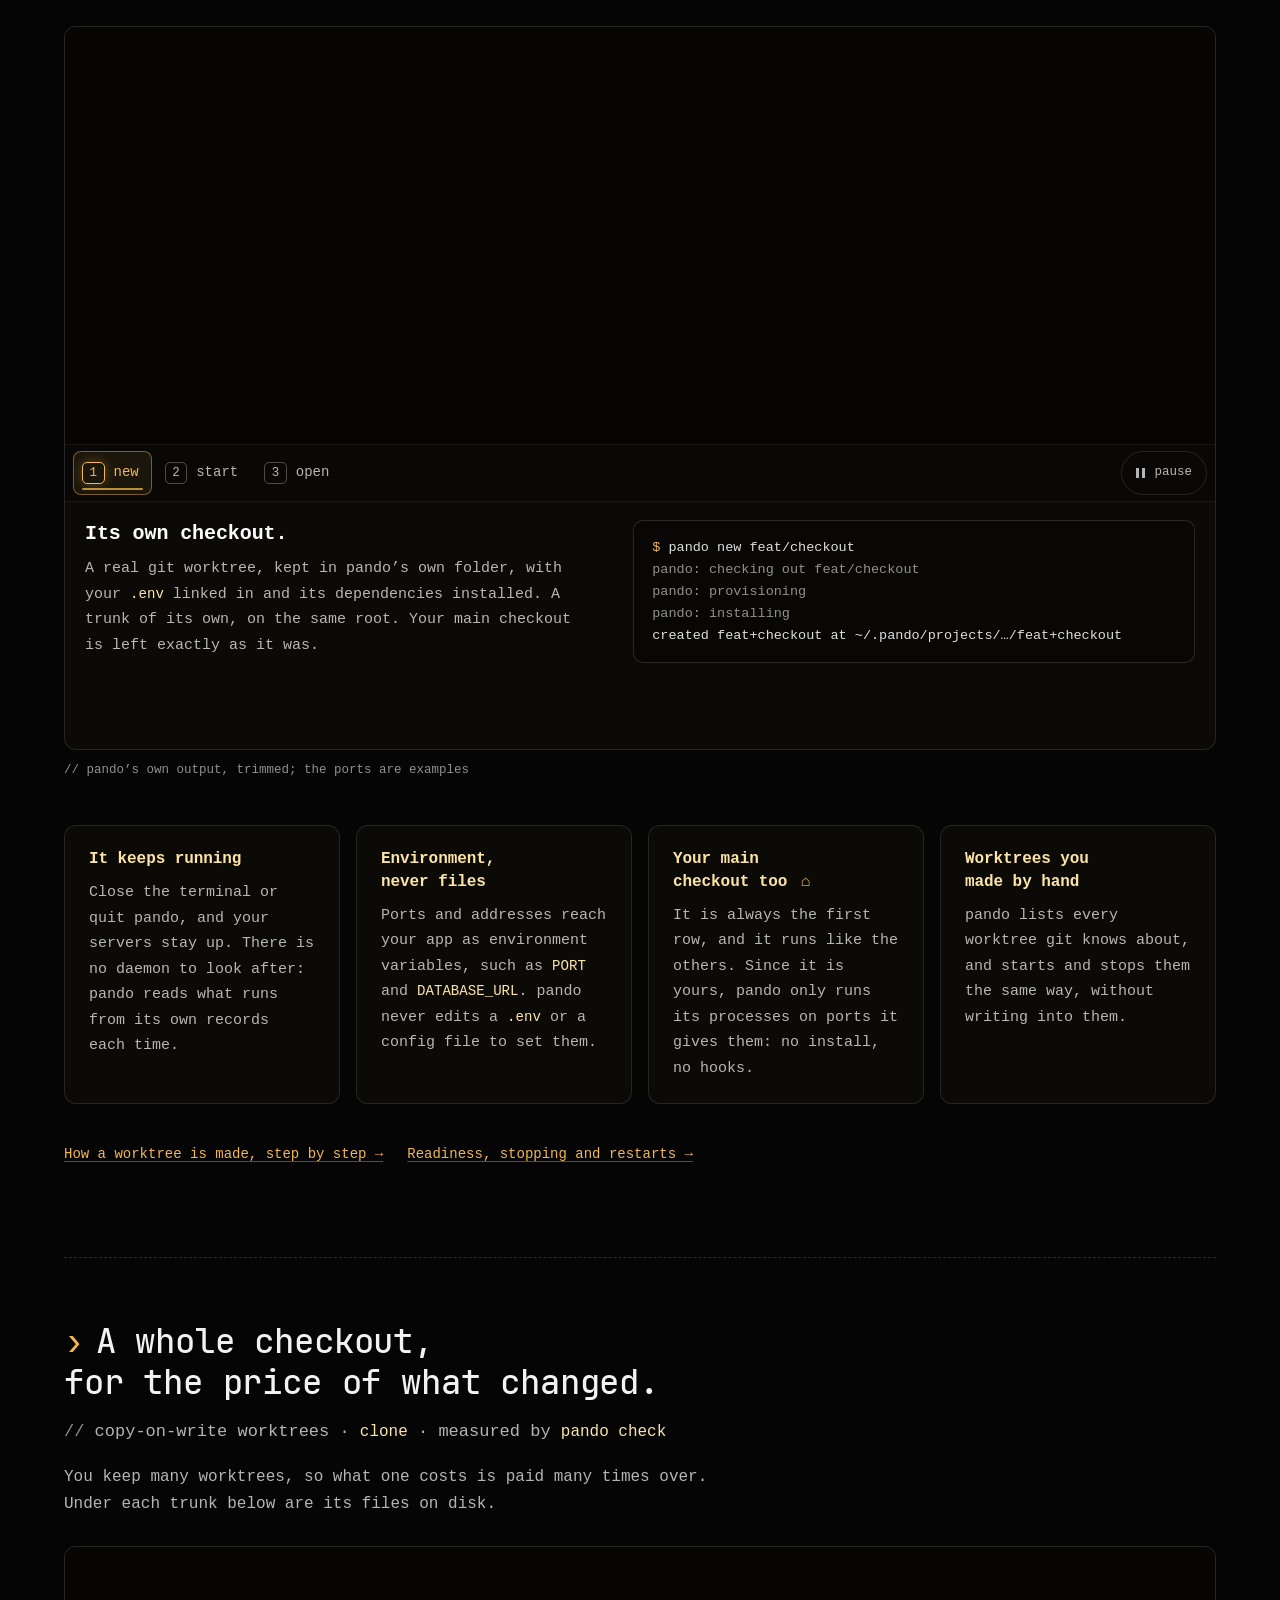
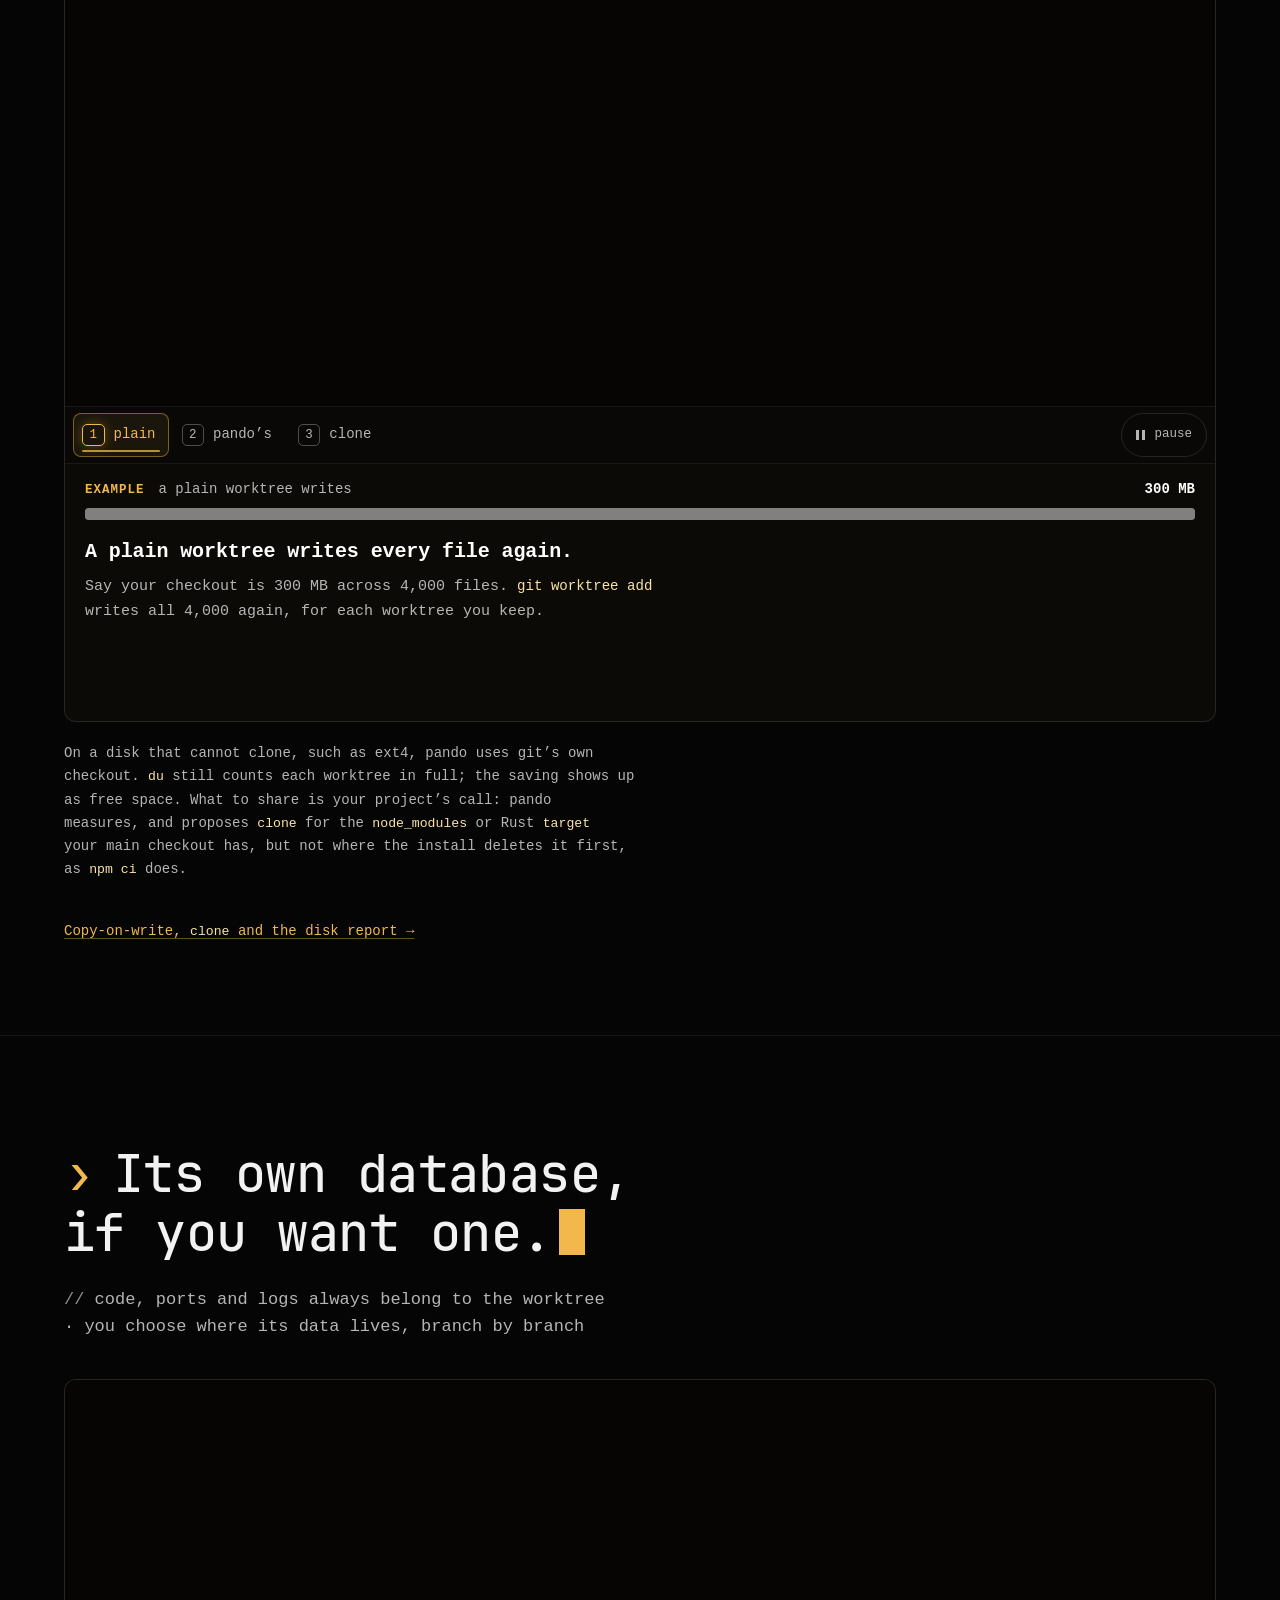
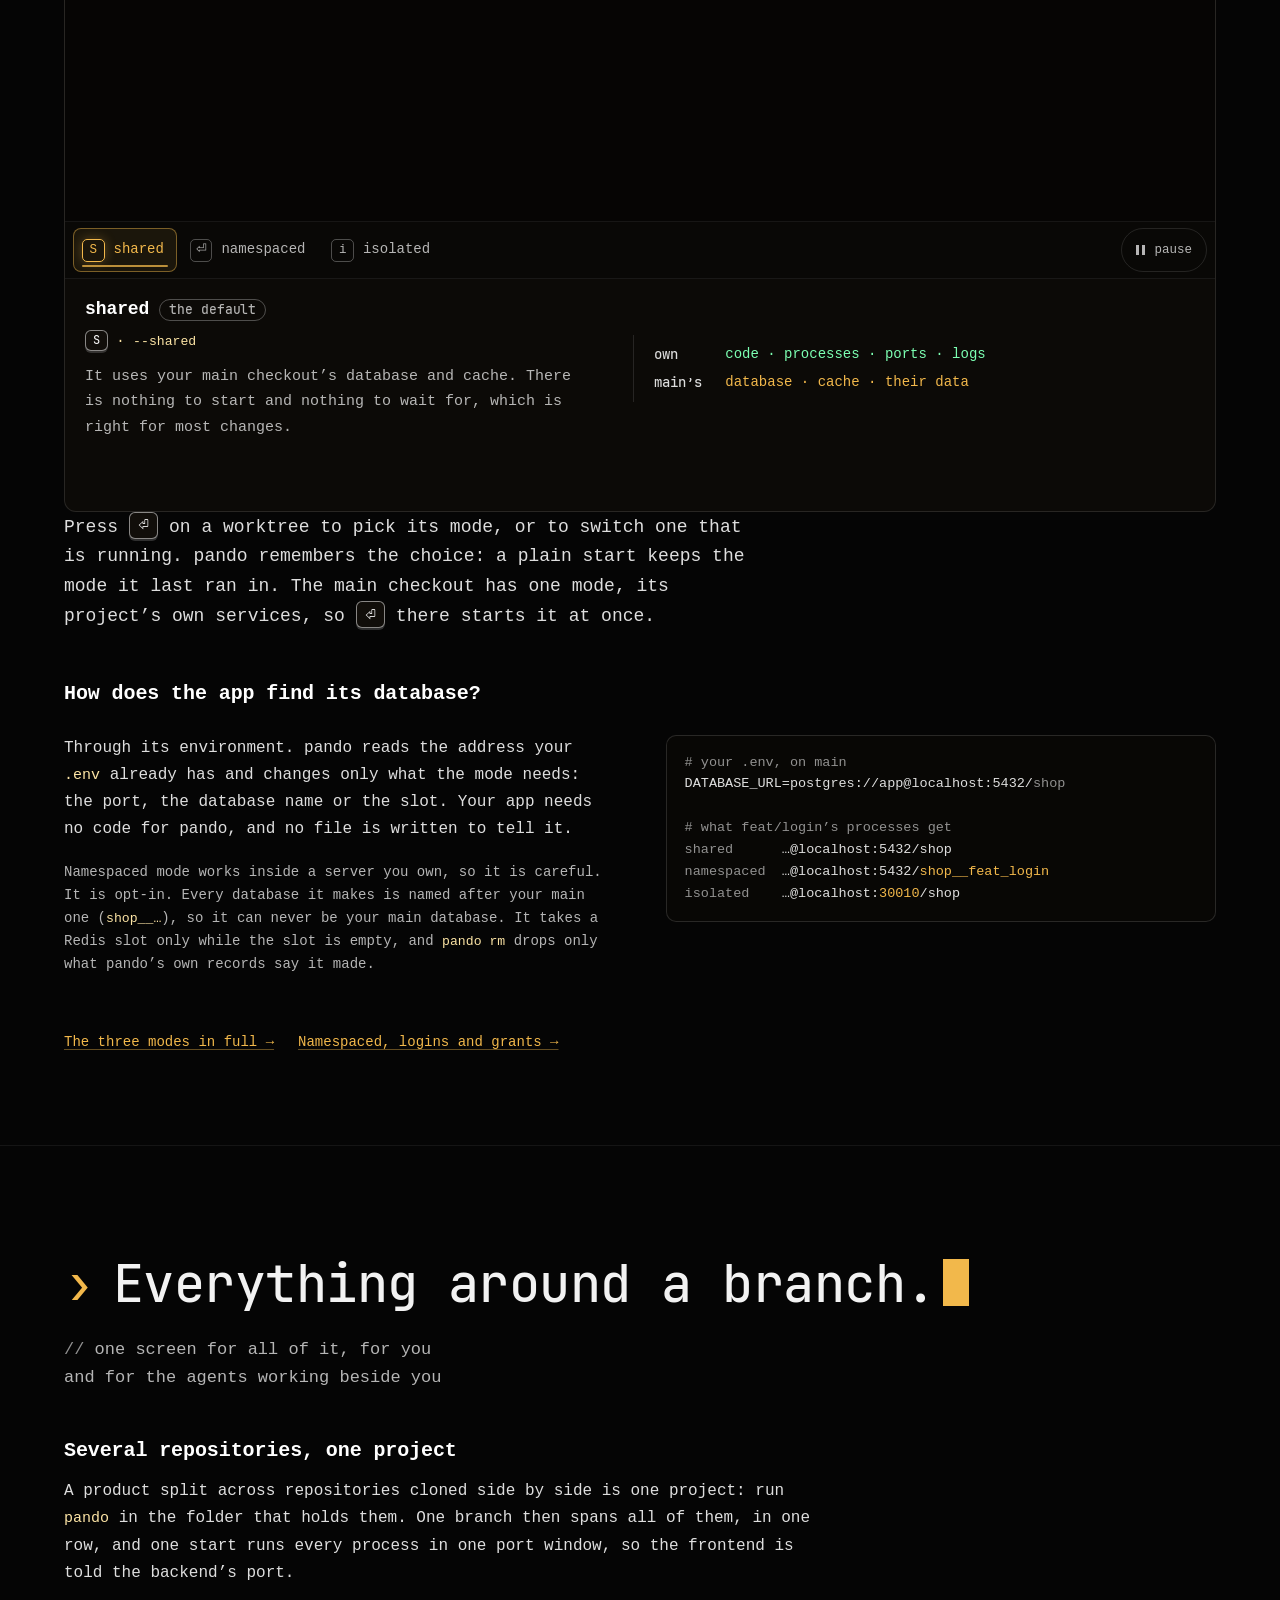
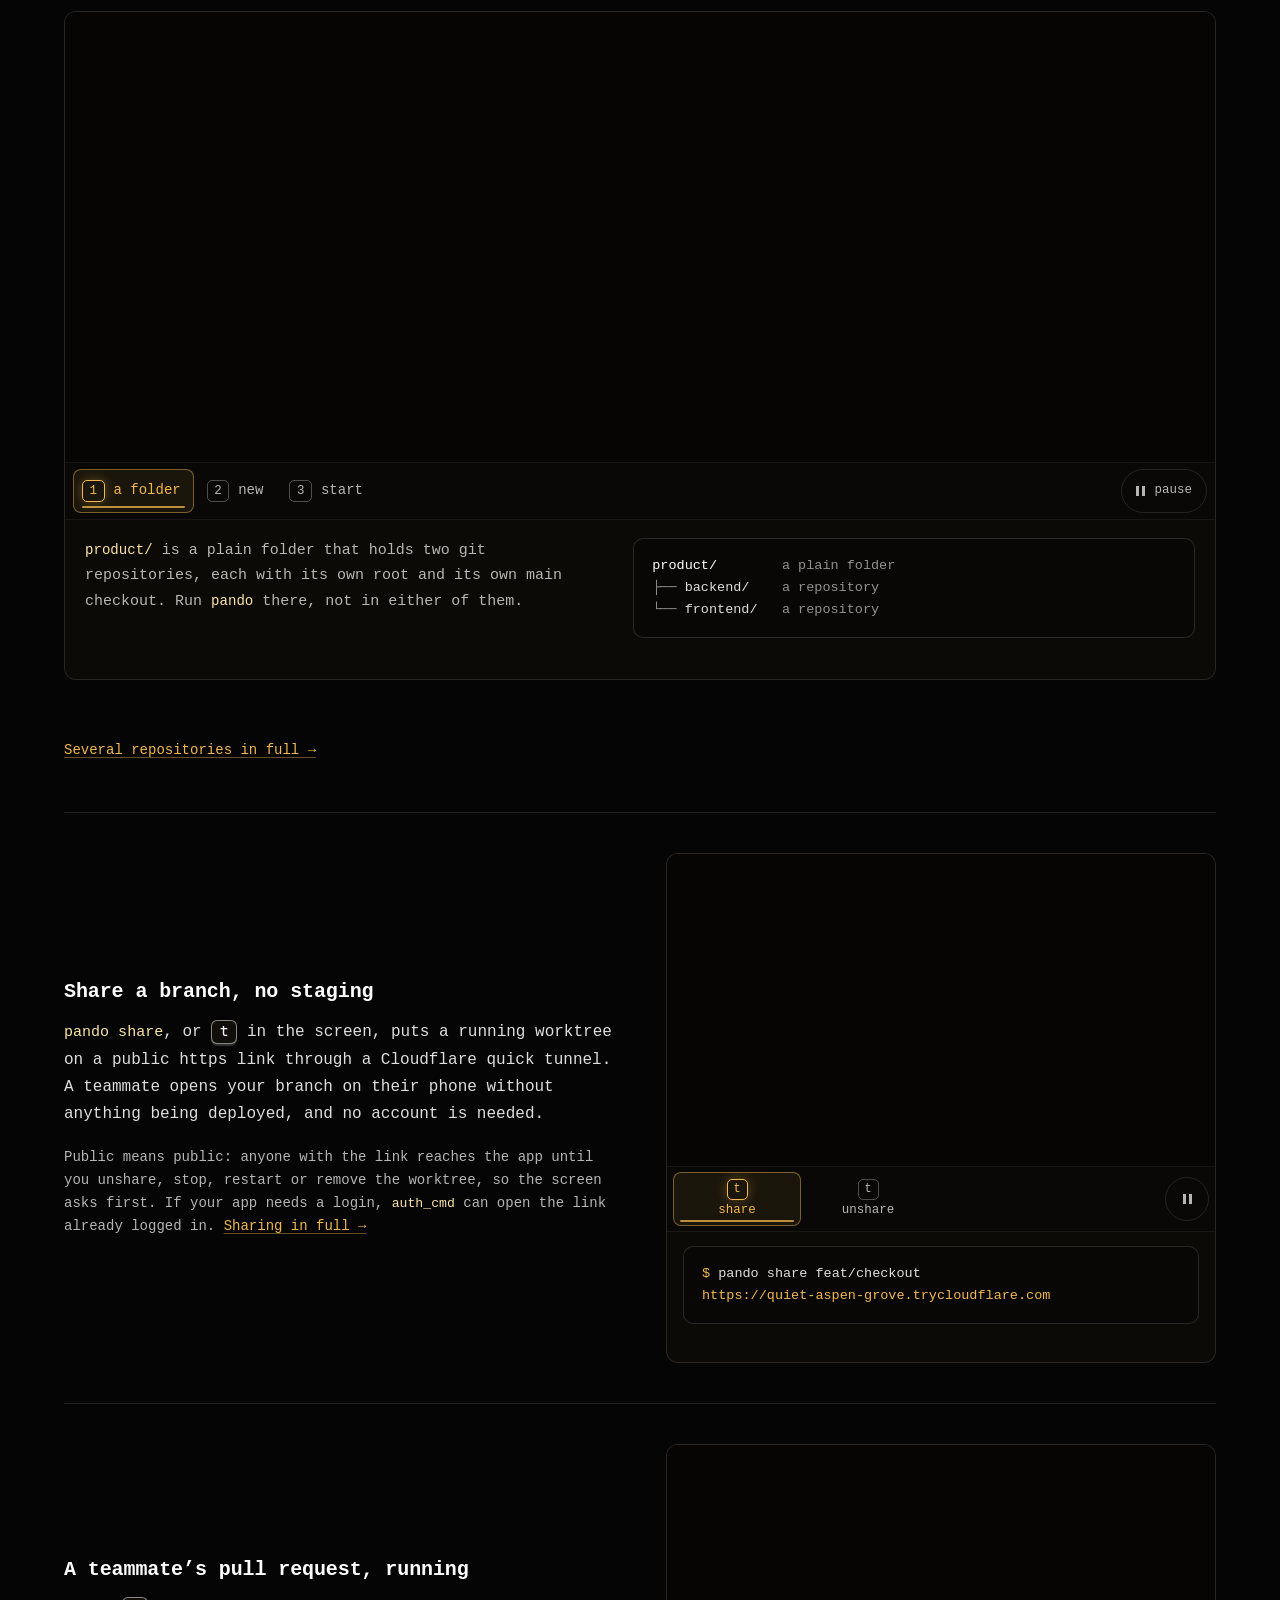
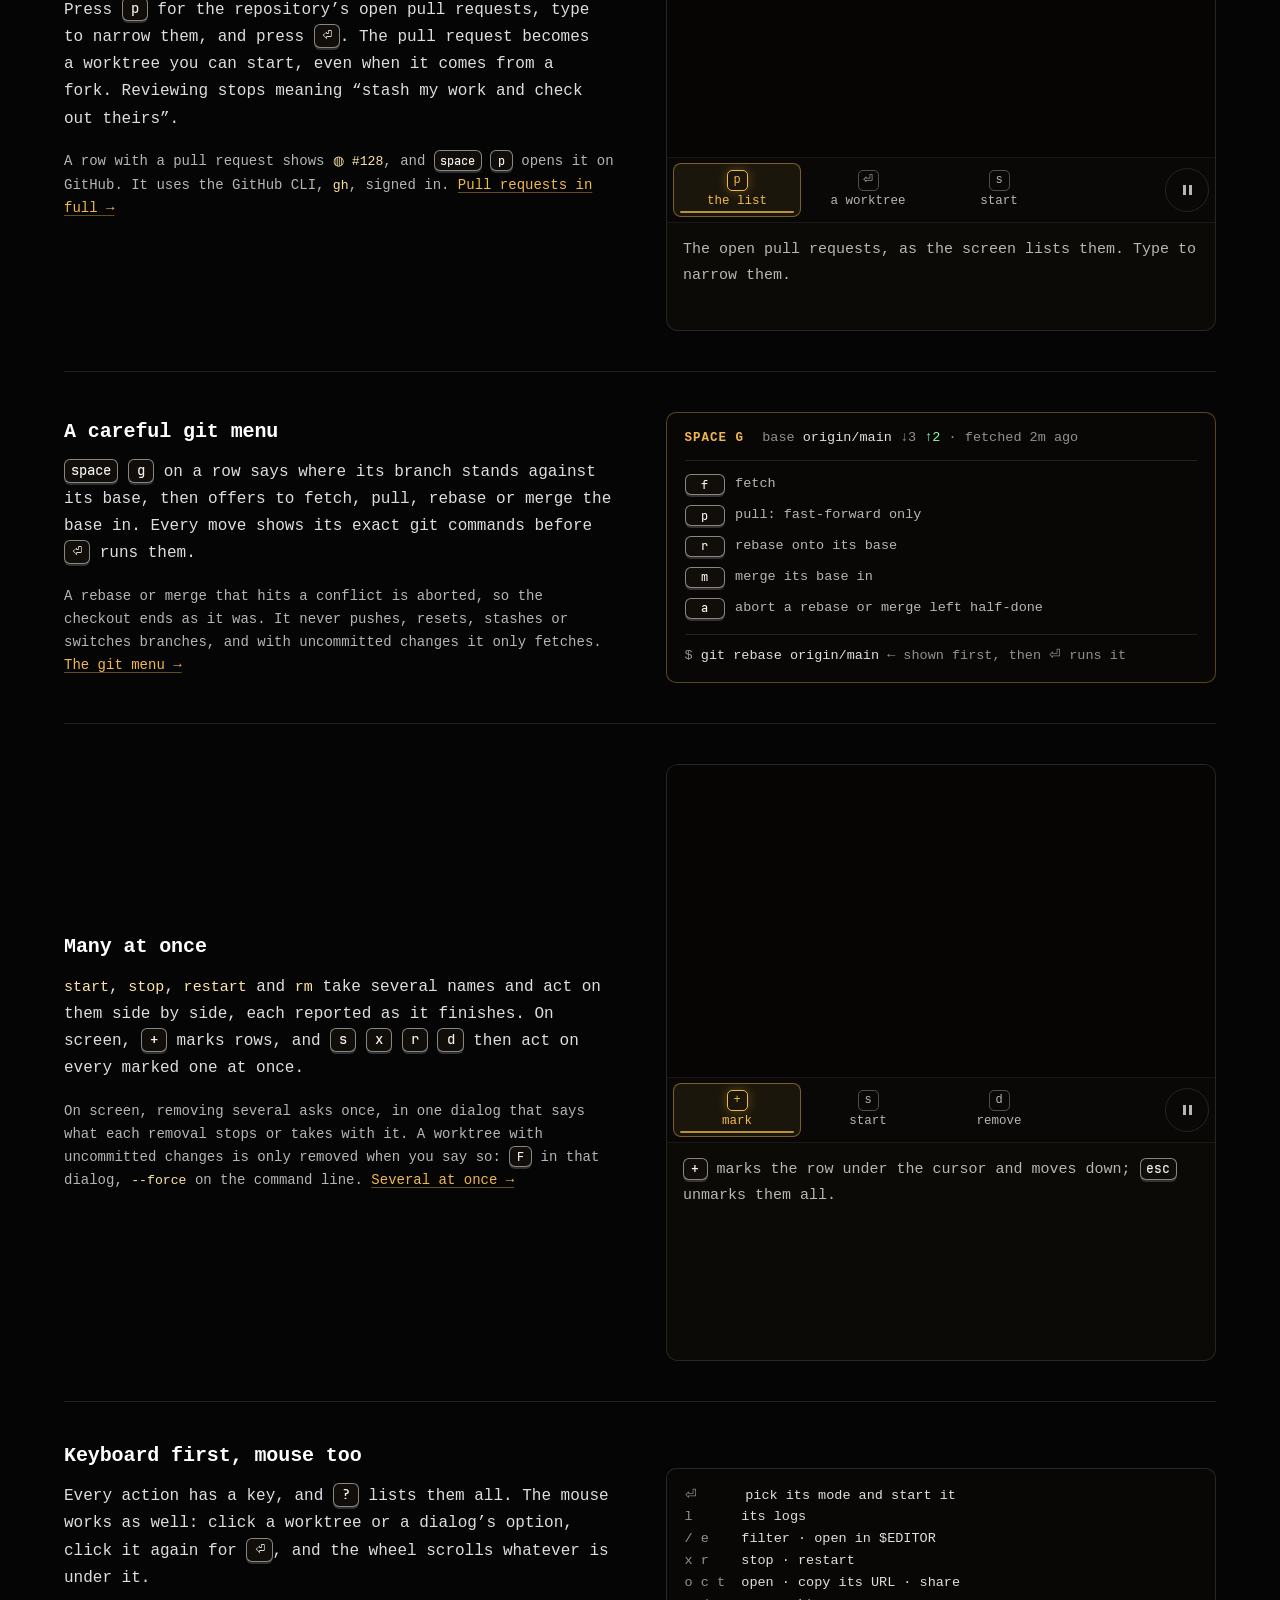
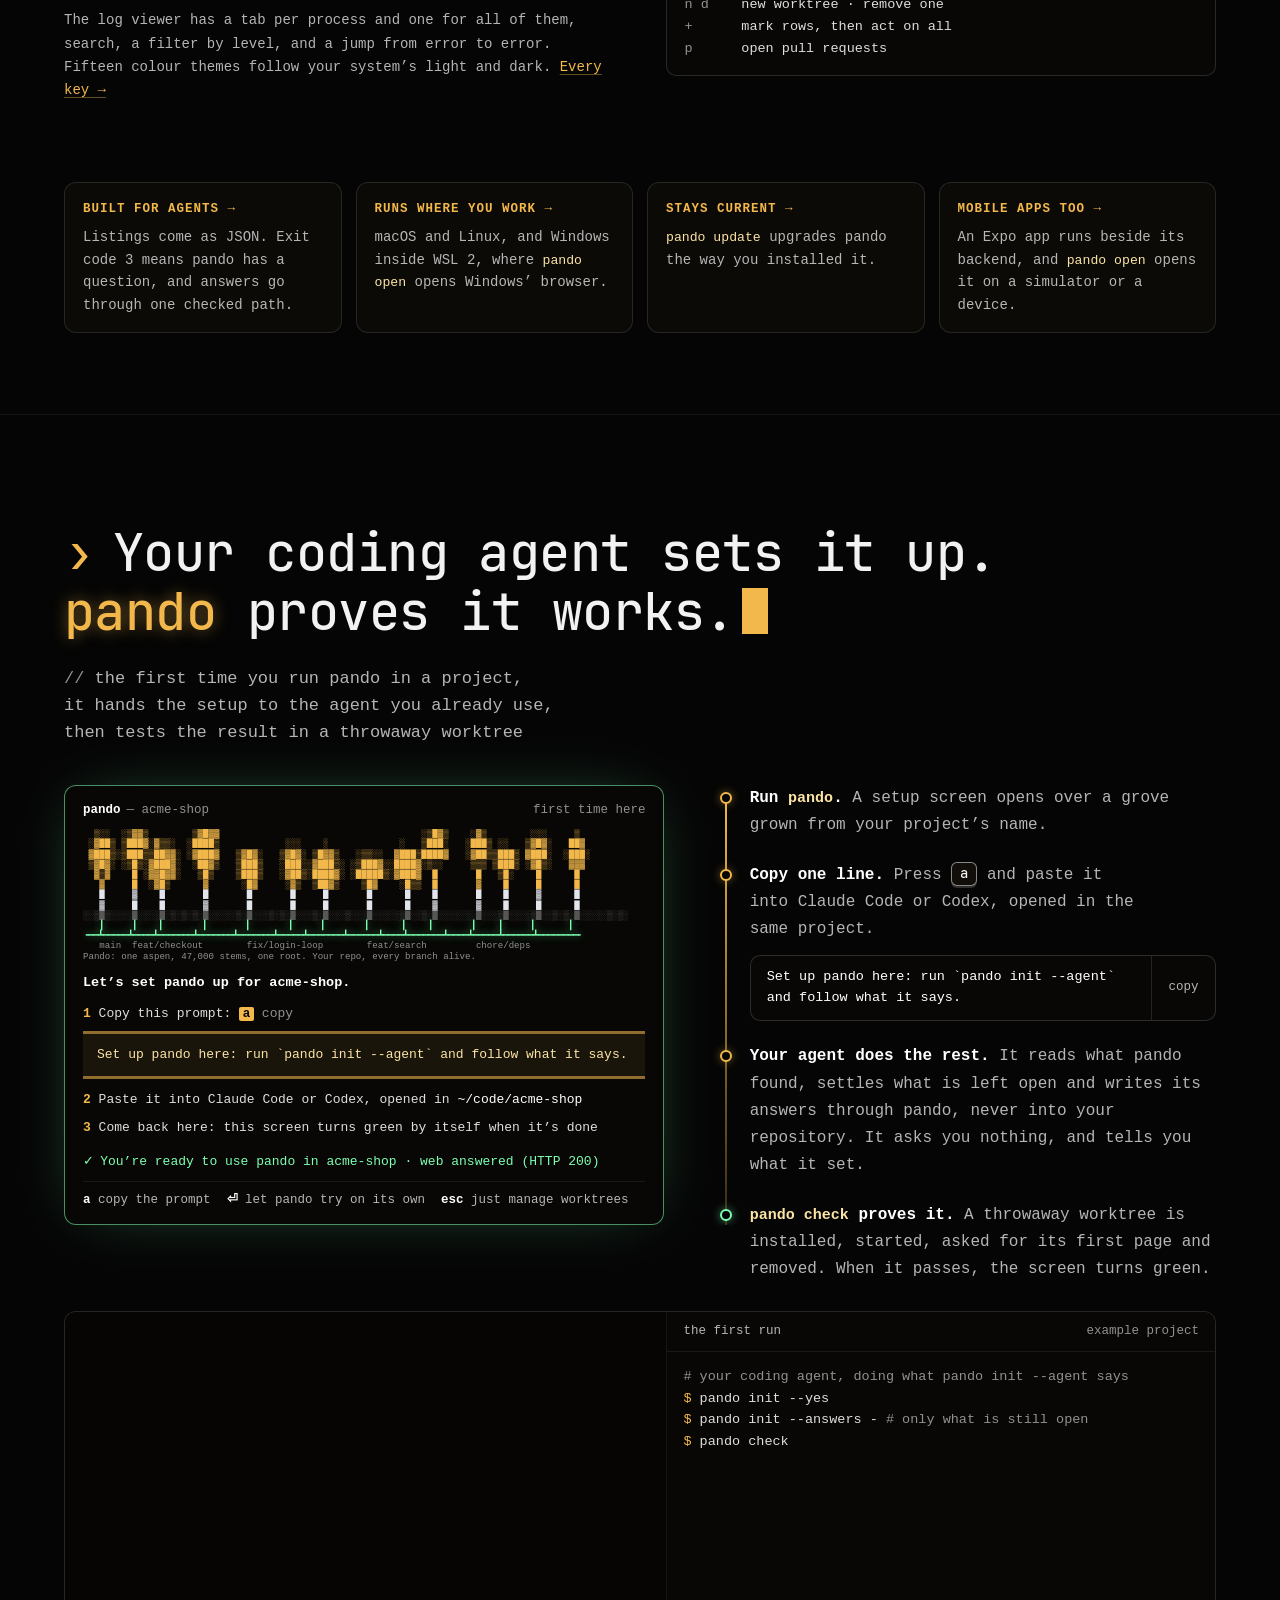
==== commit 9b87b7f1: "fix(site): `npm ci` in the disk note stays on one line" ====
--- a/site/index.html
+++ b/site/index.html
@@ -288,7 +288,7 @@
         </div>
       </figcaption>
     </figure>
-    <p class="note-line">On a disk that cannot clone, such as ext4, pando uses git’s own checkout. <code>du</code> still counts each worktree in full; the saving shows up as free space. What to share is your project’s call: pando measures, and proposes <code>clone</code> for the <code>node_modules</code> or Rust <code>target</code> your main checkout has, but not where the install deletes it first, as <code>npm ci</code> does.</p>
+    <p class="note-line">On a disk that cannot clone, such as ext4, pando uses git’s own checkout. <code>du</code> still counts each worktree in full; the saving shows up as free space. What to share is your project’s call: pando measures, and proposes <code>clone</code> for the <code>node_modules</code> or Rust <code>target</code> your main checkout has, but not where the install deletes it first, as <span class="nw"><code>npm ci</code> does.</span></p>
       <p class="more"><a href="docs.html#disk">Copy-on-write, <code>clone</code> and the disk report →</a></p>
     </div>
   </div>
--- a/site/assets/site.css
+++ b/site/assets/site.css
@@ -585,7 +585,8 @@
 .js .plate-says > .say { grid-area: 1 / 1; visibility: hidden; }
 .js .plate-says > .say.on { visibility: visible; }
 html:not(.js) .plate-says > .say + .say { margin-top: 18px; padding-top: 18px; border-top: 1px solid var(--line); }
-.say { display: grid; grid-template-columns: minmax(0, 0.95fr) minmax(0, 1.05fr); gap: 14px 40px; align-items: start; }
+/* every step keeps the tallest one's room, so the page never moves; a shorter one sits at its top */
+.say { display: grid; grid-template-columns: minmax(0, 0.95fr) minmax(0, 1.05fr); gap: 14px 40px; align-items: start; align-content: start; }
 .say > * { min-width: 0; }
 .say-t > :last-child { margin-bottom: 0; }
 .say h3 { margin: 0 0 0.45em; }
@@ -764,6 +765,12 @@
   .plate-meter { grid-template-columns: auto minmax(0, 1fr); }
   .plate-meter .pm-l { grid-column: 1 / -1; grid-row: 2; }
   .plate-meter .pm-v { text-align: right; }
+}
+/* a phone's plate: five steps share the row evenly, none under a thumb's 44px */
+@container plate (max-width: 360px) {
+  .plate-ctl { padding: 5px 4px; gap: 4px; }
+  .plate-steps { gap: 2px; }
+  .ps { flex: 1 1 0; min-width: 44px; padding-inline: 2px; }
 }
 /* a phone: a row too long for the line goes on under it, a little in, whole */
 @media (max-width: 480px) {
